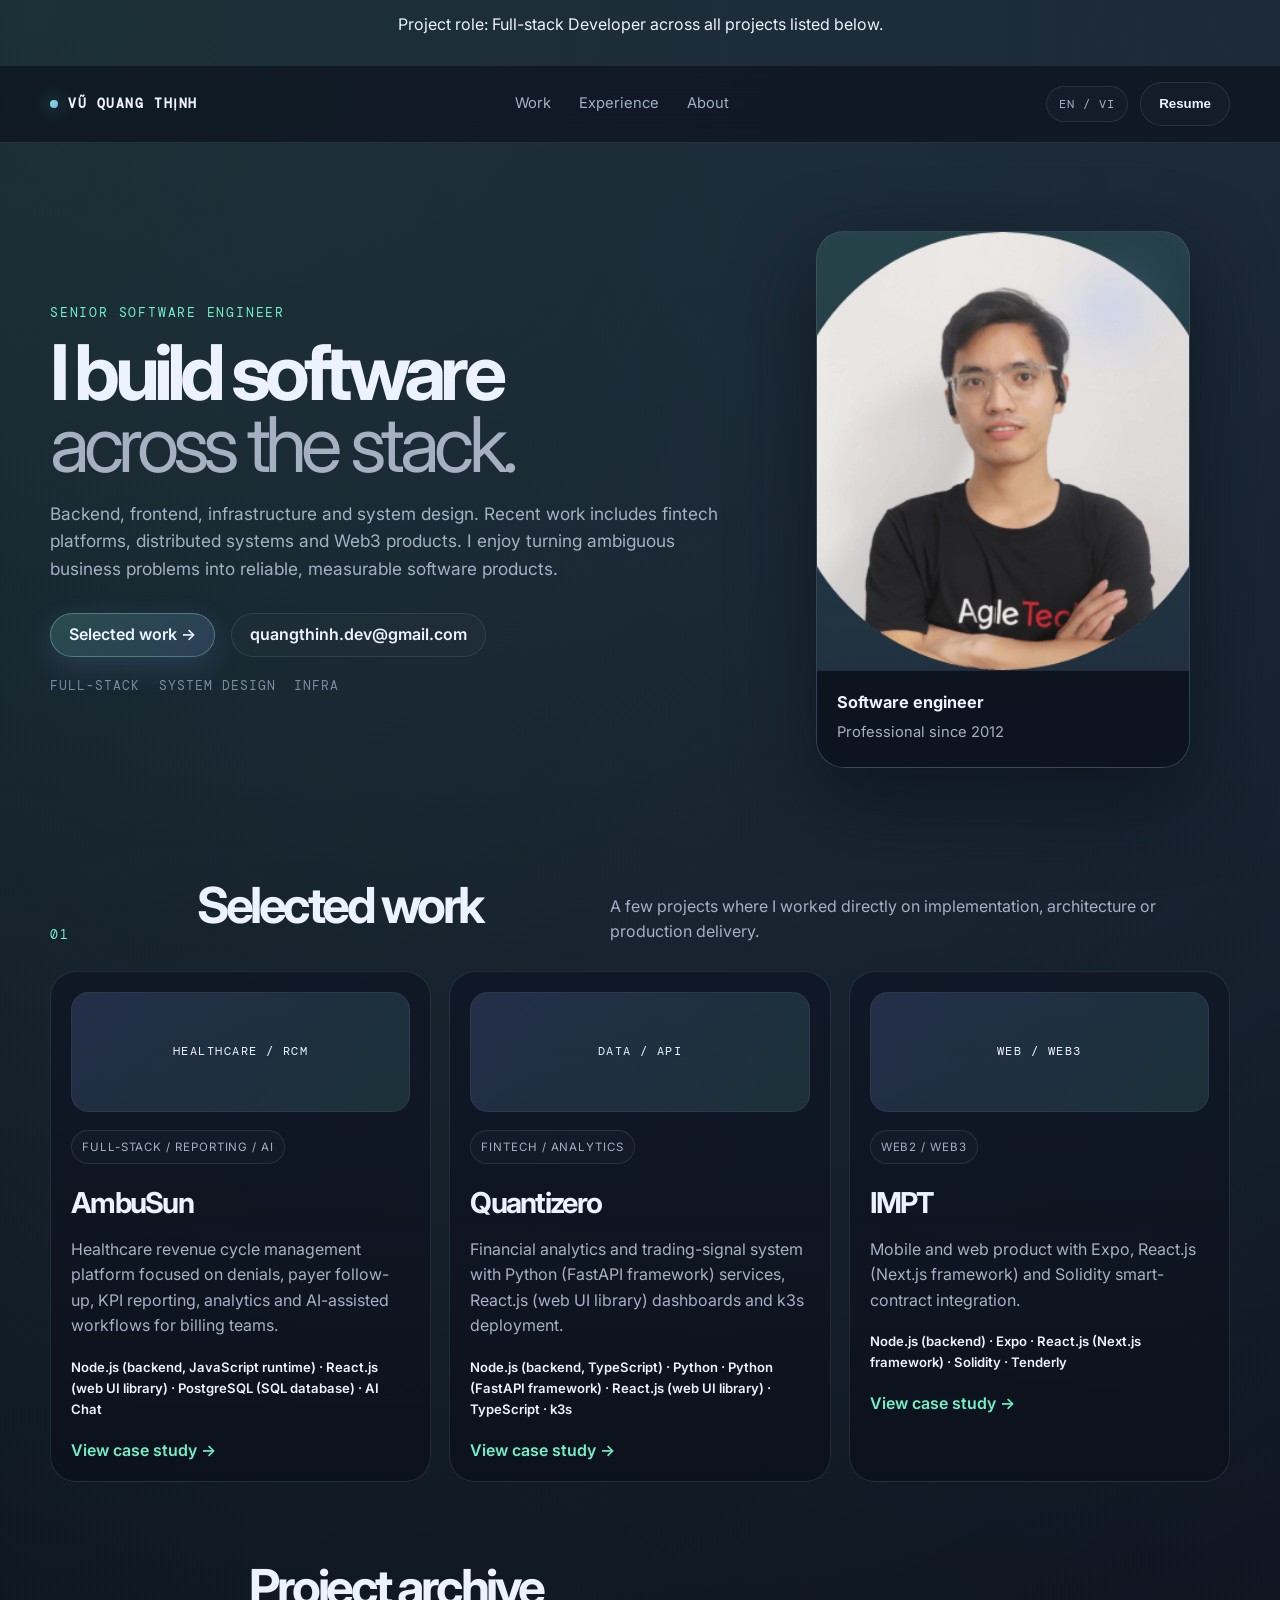
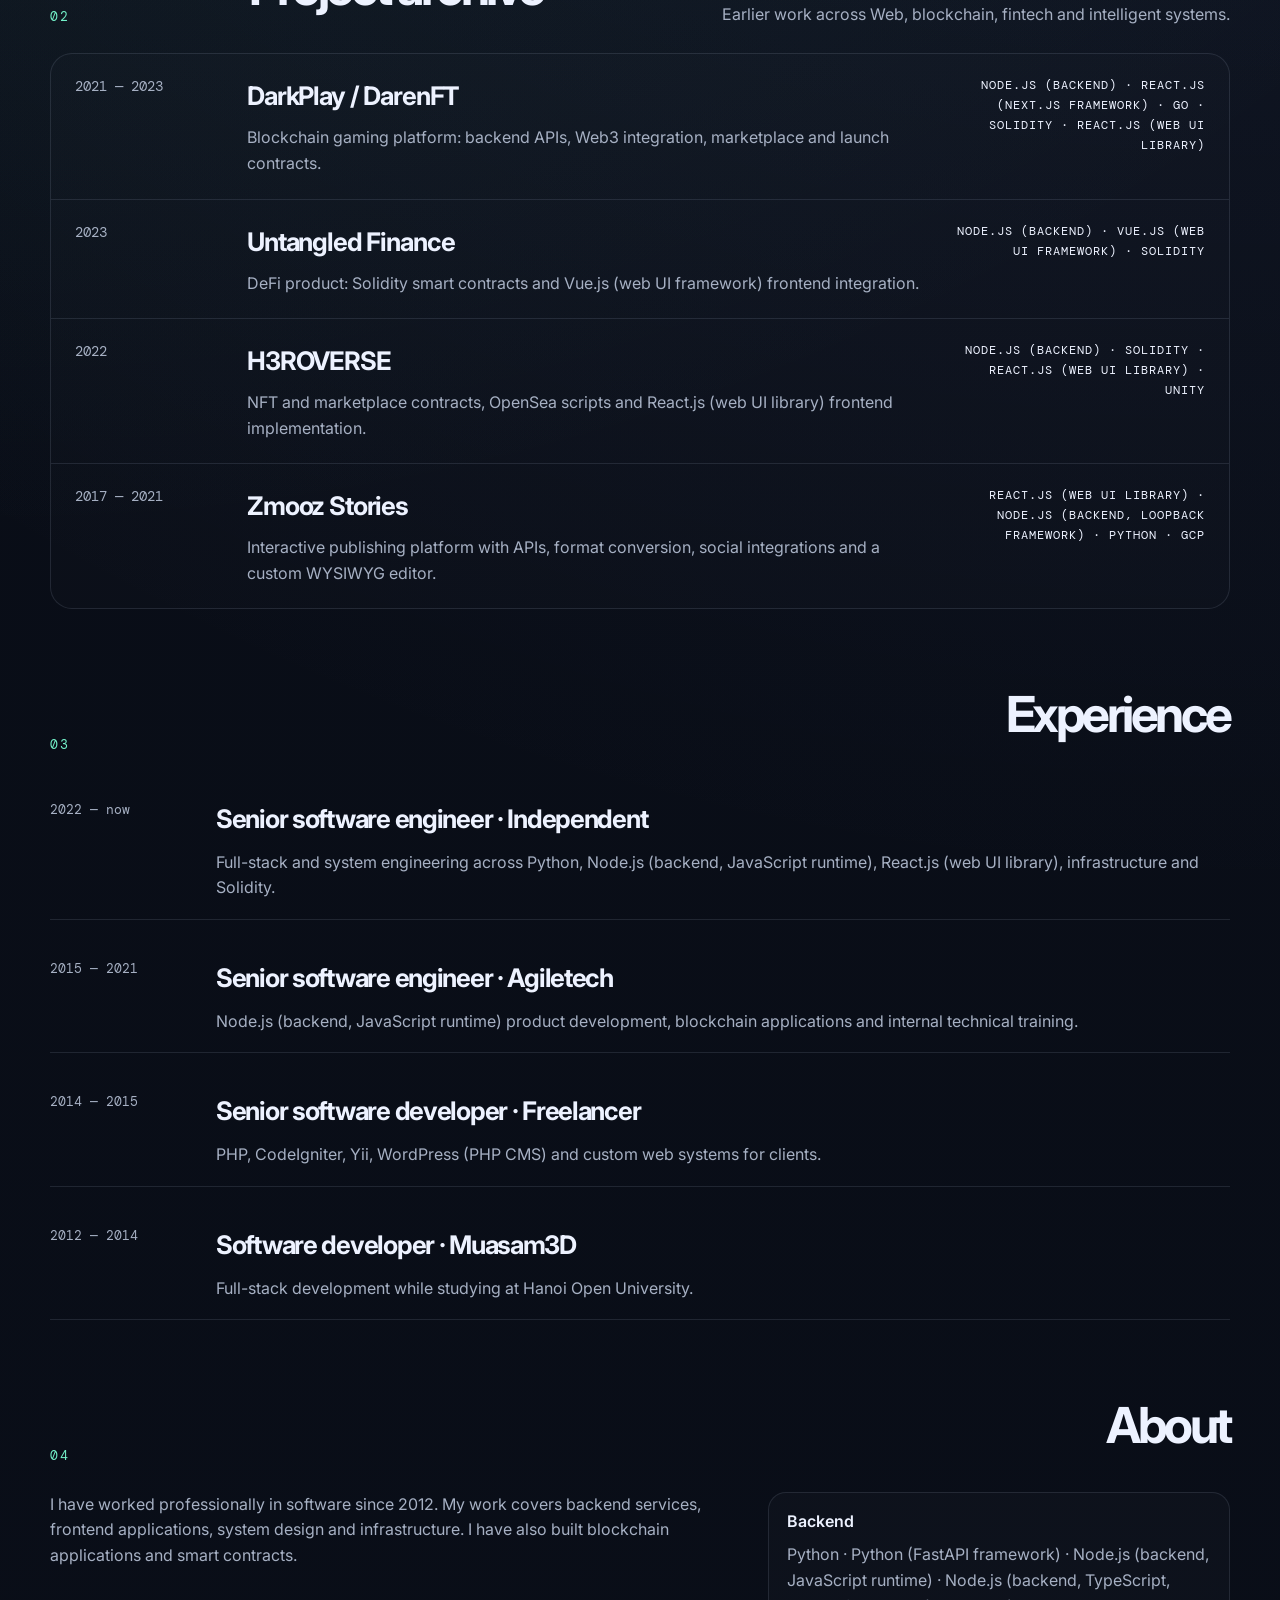
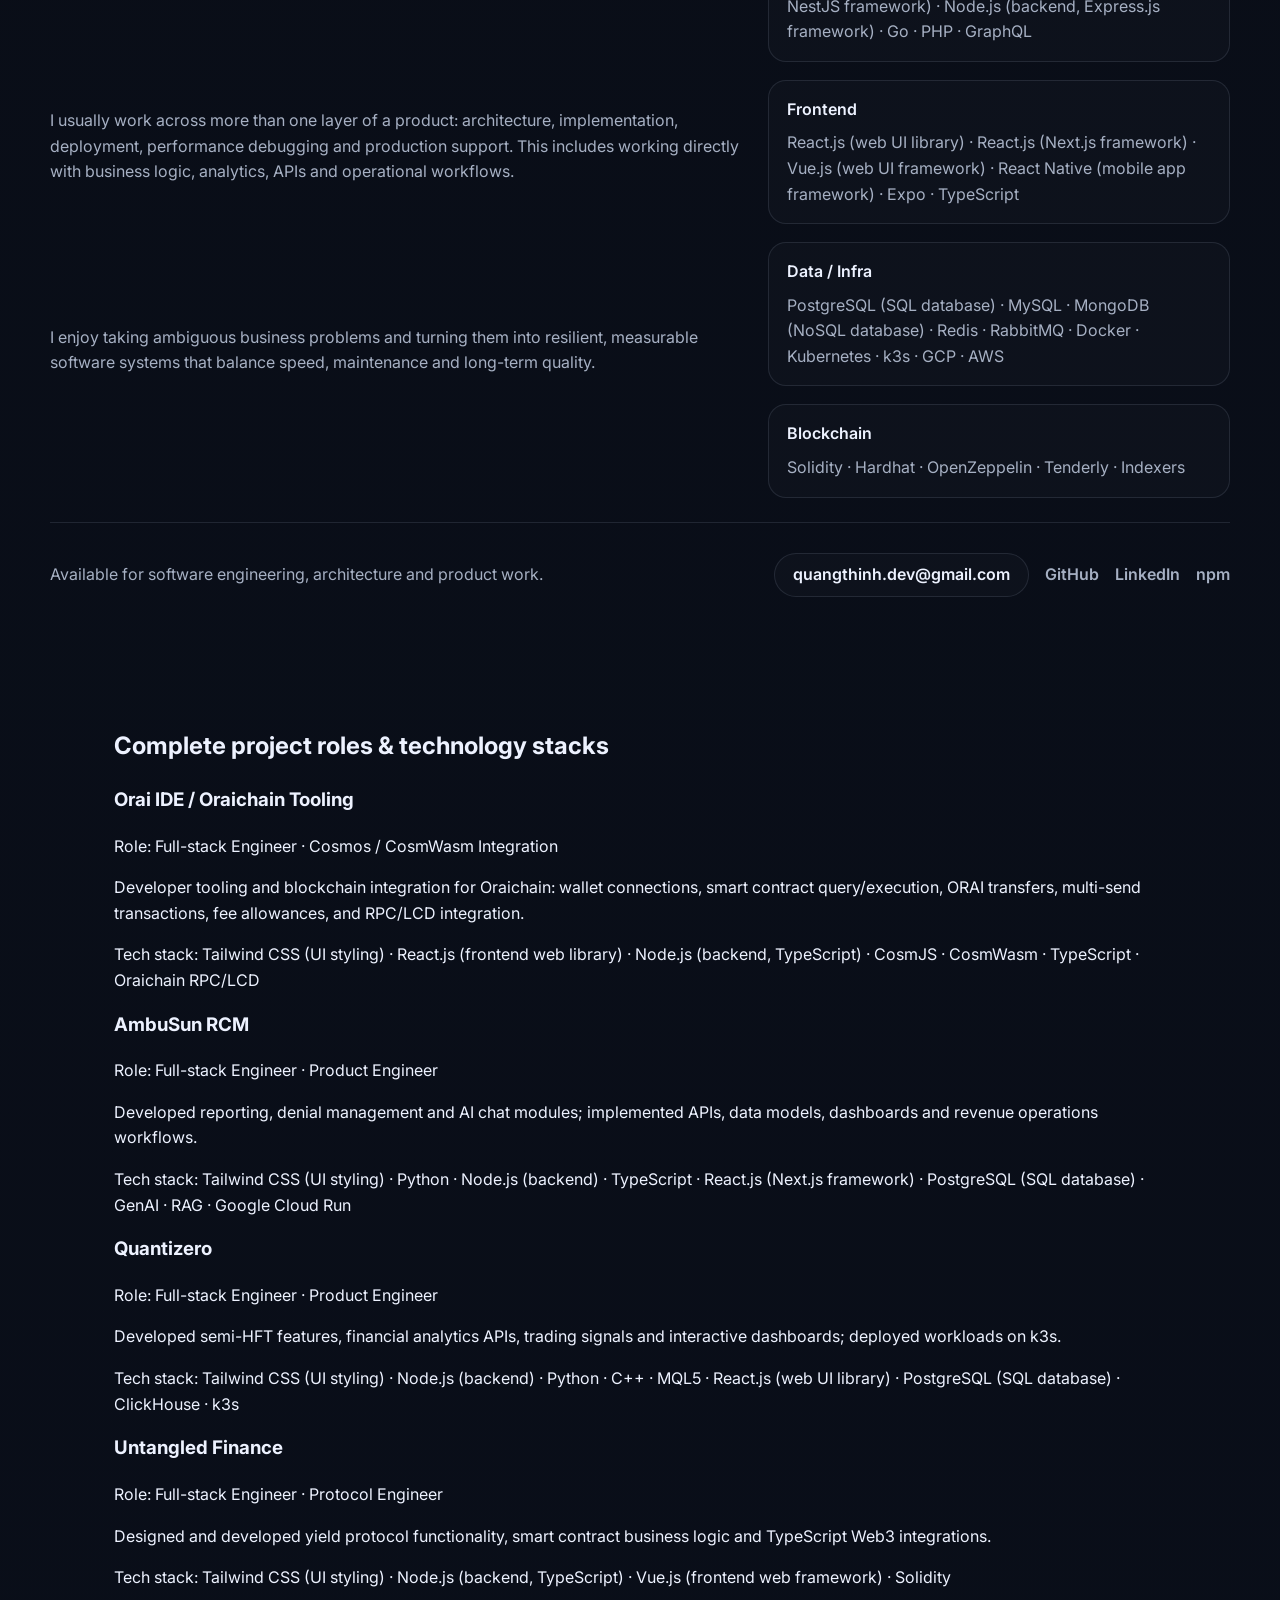
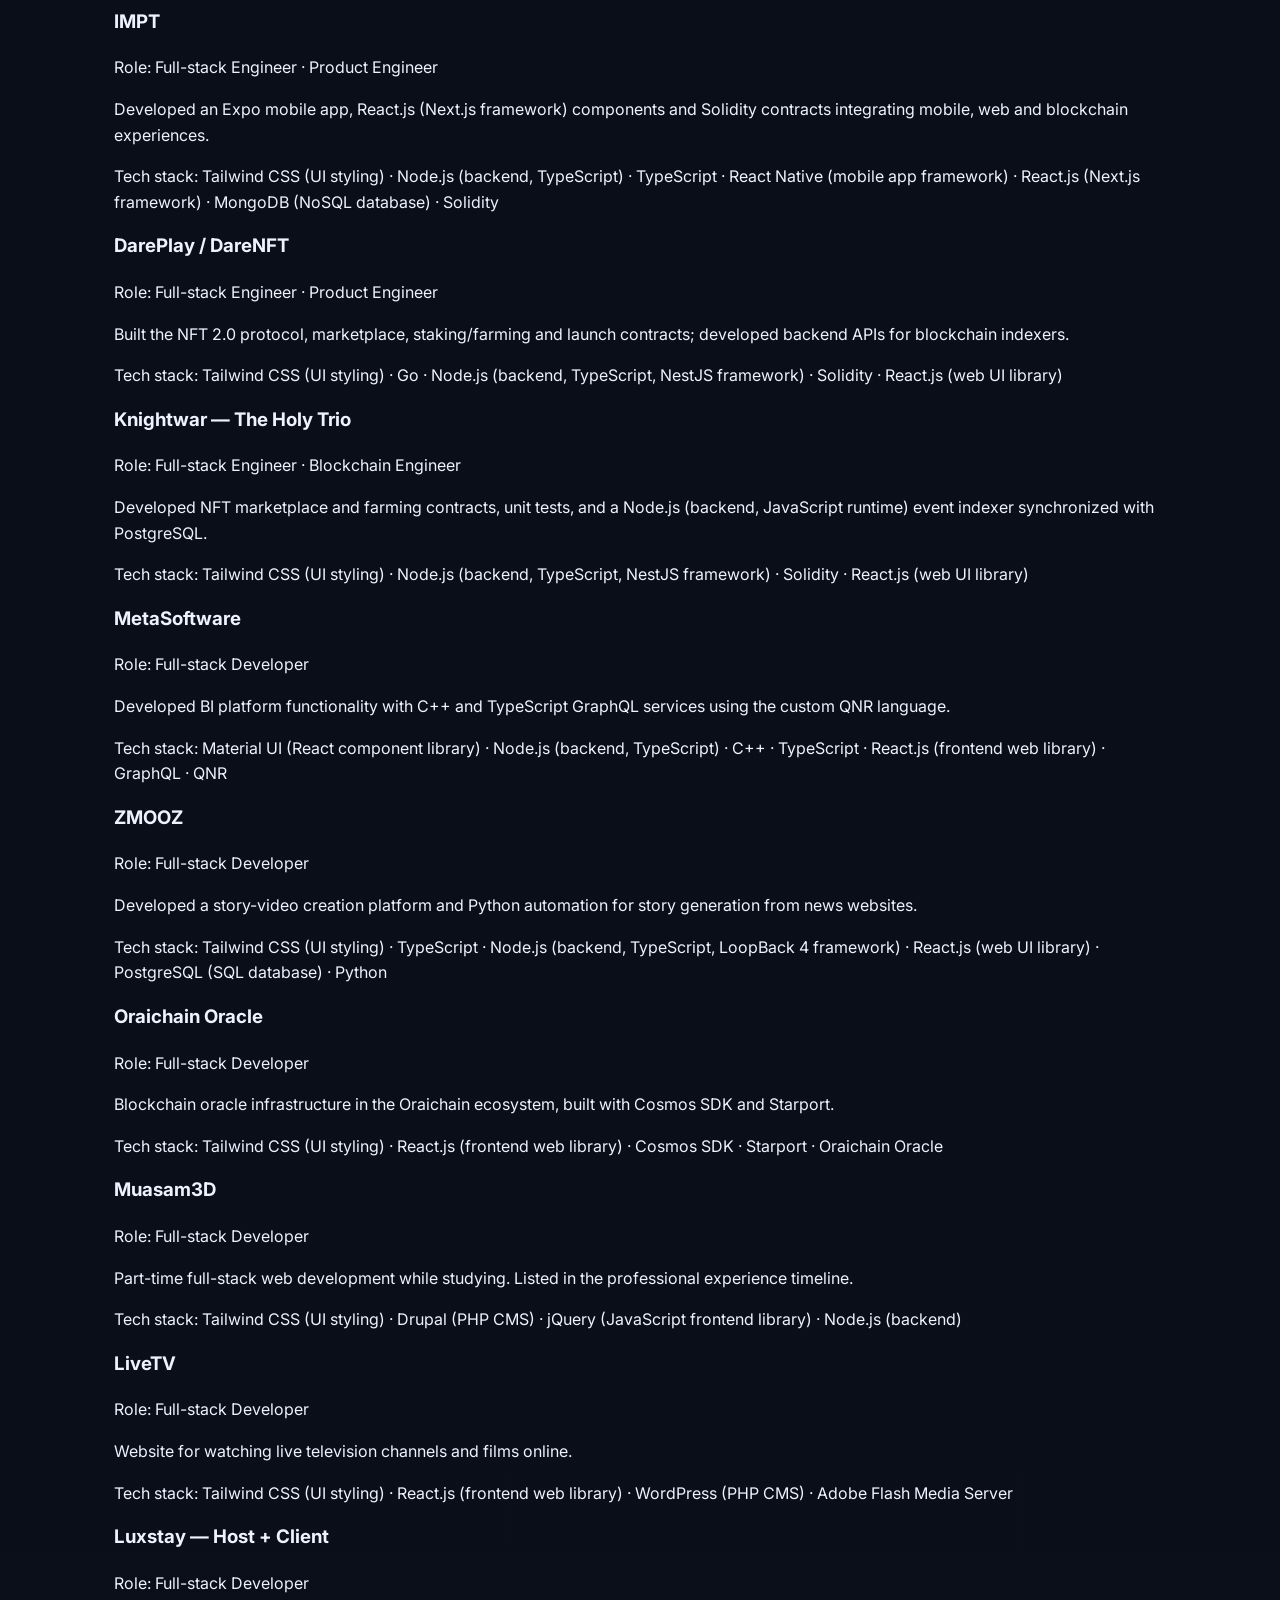
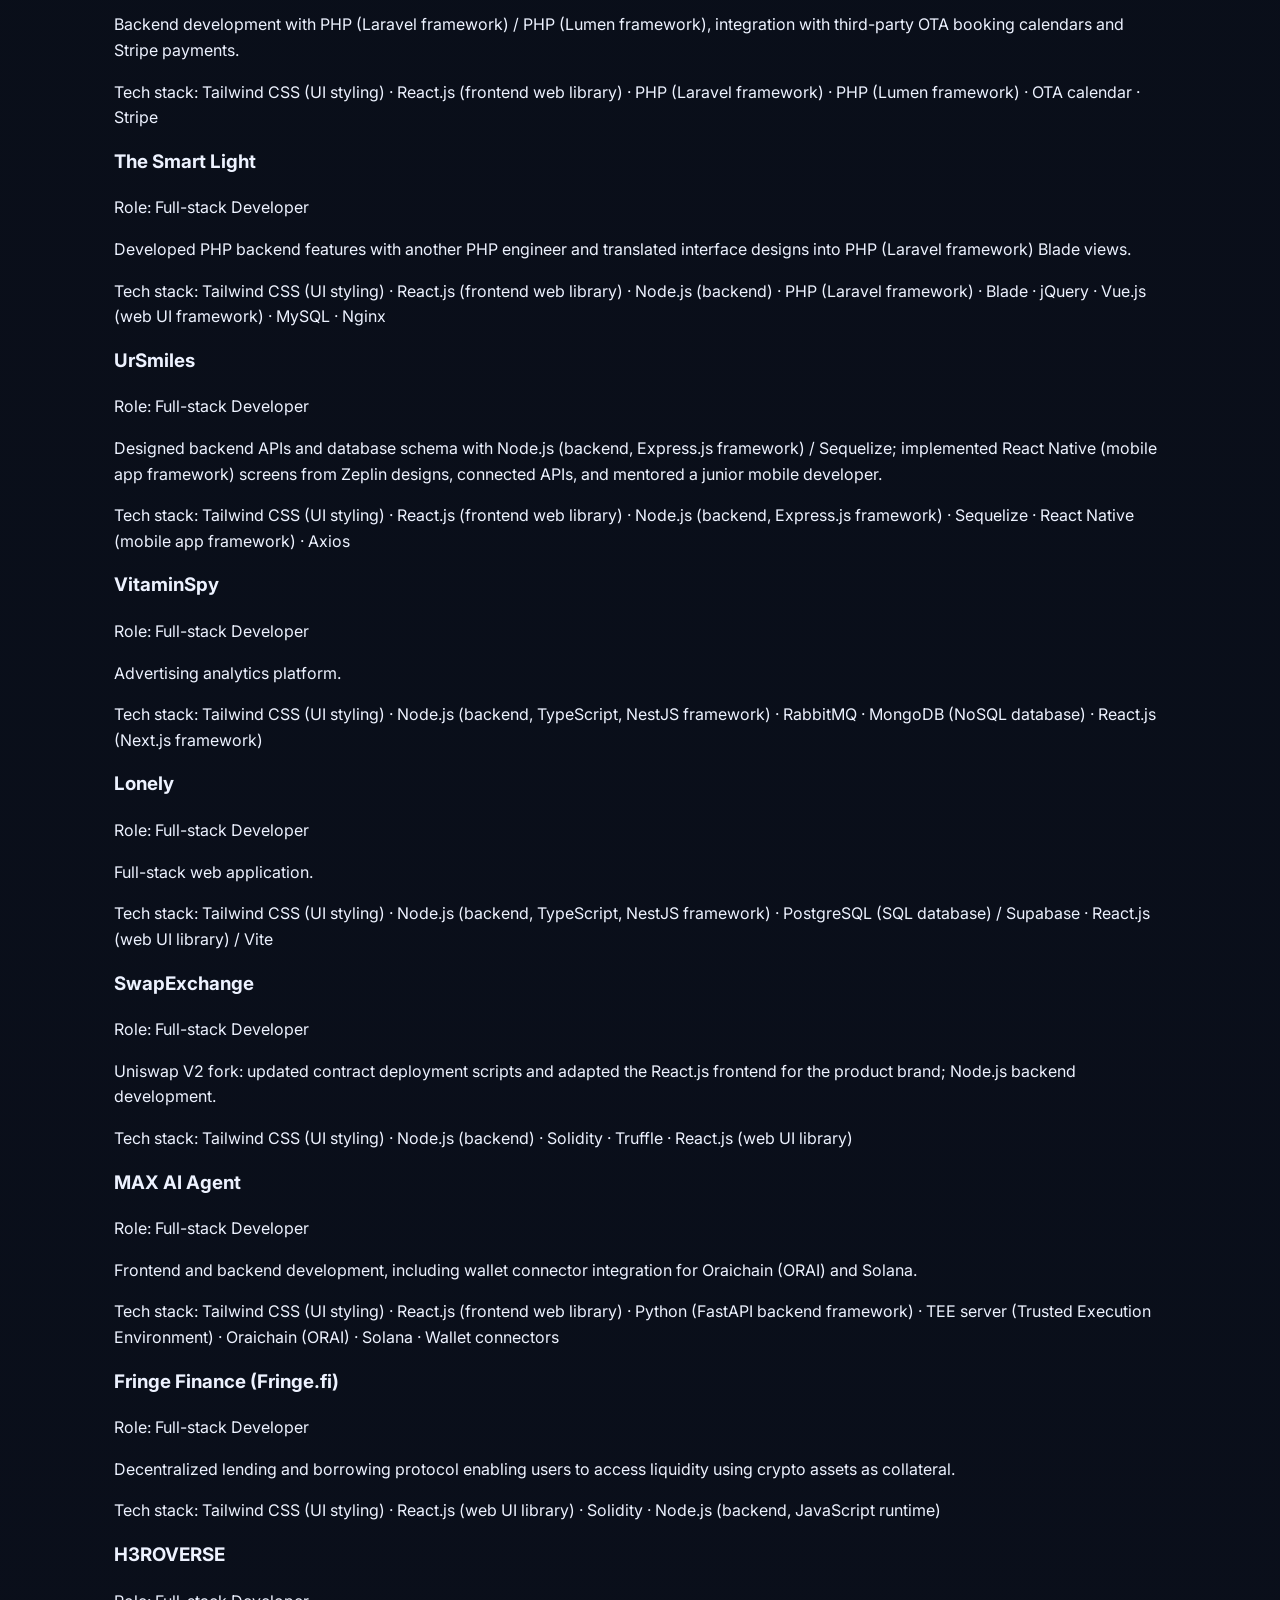
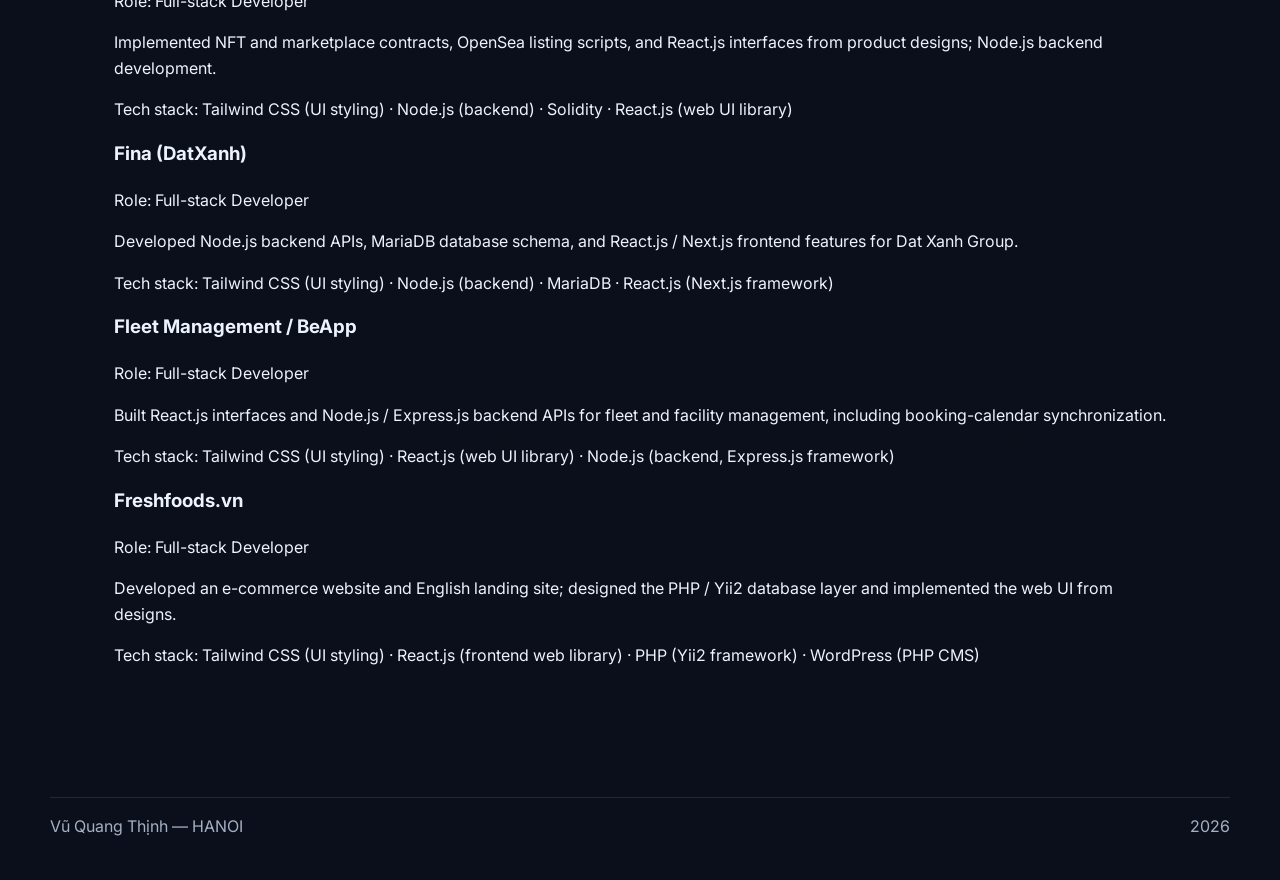
==== resume.html @ 68d2e4c5 "Use confirmed Material UI for MetaSoftware and retain three-page complete CV" ====
<!doctype html>
<html lang="en">
  <head>
    <meta charset="utf-8" />
    <meta name="viewport" content="width=device-width, initial-scale=1" />
    <title>Vũ Quang Thịnh — Senior Software Engineer</title>
    <meta
      name="description"
      content="Senior software engineer in Hanoi. Backend, frontend, infrastructure, fintech, distributed systems and Web3."
    />
    <meta name="author" content="Vũ Quang Thịnh" />
    <meta name="theme-color" content="#0b1020" />
    <link rel="canonical" href="https://vuquangthinh.github.io/" />
    <link rel="icon" href="favicon.ico" />
    <link rel="preconnect" href="https://fonts.googleapis.com" />
    <link rel="preconnect" href="https://fonts.gstatic.com" crossorigin />
    <link
      href="https://fonts.googleapis.com/css2?family=DM+Mono:wght@400;500;700&family=Inter:wght@400;500;600;700;800&display=swap"
      rel="stylesheet"
    />
    <style>
      :root {
        --bg: #0a0f1b;
        --bg-2: #111827;
        --panel: rgba(17, 24, 39, 0.82);
        --panel-strong: #101827;
        --panel-soft: rgba(148, 163, 184, 0.06);
        --line: rgba(148, 163, 184, 0.16);
        --line-strong: rgba(148, 163, 184, 0.28);
        --text: #edf2ff;
        --muted: #a6b0c3;
        --muted-2: #7d8aa3;
        --accent: #73f0c8;
        --accent-2: #88a8ff;
        --accent-3: #c084fc;
        --shadow: rgba(10, 15, 27, 0.7);
        --card-radius: 26px;
        --container: min(1180px, calc(100% - 32px));
      }

      * { box-sizing: border-box; }
      html { scroll-behavior: smooth; }
      body {
        margin: 0;
        font-family: "Inter", sans-serif;
        background:
          radial-gradient(circle at top left, rgba(115, 240, 200, 0.12), transparent 24%),
          radial-gradient(circle at top right, rgba(136, 168, 255, 0.12), transparent 28%),
          linear-gradient(180deg, #090d16 0%, #0a0f1b 100%);
        color: var(--text);
        line-height: 1.6;
      }

      a { color: inherit; text-decoration: none; }
      img { max-width: 100%; display: block; }
      p, ul, li, h1, h2, h3 { margin-top: 0; }
      ul { padding-left: 1.2rem; }

      header.top {
        position: sticky;
        top: 0;
        z-index: 40;
        background: rgba(10, 15, 27, 0.64);
        backdrop-filter: blur(14px);
        border-bottom: 1px solid var(--line);
      }

      .top-inner,
      .container,
      footer {
        width: var(--container);
        margin: 0 auto;
      }

      .top-inner {
        display: flex;
        align-items: center;
        justify-content: space-between;
        min-height: 76px;
        gap: 18px;
      }

      .brand {
        display: inline-flex;
        align-items: center;
        gap: 10px;
        font-size: 0.82rem;
        font-family: "DM Mono", monospace;
        letter-spacing: 0.12em;
        text-transform: uppercase;
        font-weight: 700;
        color: var(--text);
      }

      .brand-mark {
        width: 8px;
        height: 8px;
        border-radius: 50%;
        background: linear-gradient(135deg, var(--accent), var(--accent-2));
        box-shadow: 0 0 18px rgba(115, 240, 200, 0.7);
      }

      nav {
        display: flex;
        align-items: center;
        gap: 28px;
      }

      nav a {
        font-size: 0.92rem;
        color: var(--muted);
        transition: color 180ms ease;
      }

      nav a:hover { color: var(--text); }

      .actions {
        display: flex;
        align-items: center;
        gap: 12px;
      }

      .lang-switch {
        appearance: none;
        border: 1px solid var(--line);
        background: rgba(255,255,255,0.02);
        color: var(--muted);
        border-radius: 999px;
        padding: 9px 12px;
        font-size: 0.76rem;
        font-family: "DM Mono", monospace;
        letter-spacing: 0.08em;
        cursor: pointer;
      }

      .pdf-link, .button-primary, .button-secondary {
        display: inline-flex;
        align-items: center;
        justify-content: center;
        min-height: 44px;
        padding: 0 18px;
        border-radius: 999px;
        font-weight: 600;
        transition: transform 180ms ease, border-color 180ms ease, box-shadow 180ms ease;
      }

      .pdf-link,
      .button-secondary {
        background: rgba(255,255,255,0.02);
        border: 1px solid var(--line);
        color: var(--text);
      }

      .button-primary {
        background: linear-gradient(135deg, rgba(115, 240, 200, 0.18), rgba(136, 168, 255, 0.18));
        border: 1px solid rgba(115, 240, 200, 0.35);
        color: var(--text);
        box-shadow: 0 10px 30px rgba(136, 168, 255, 0.16);
      }

      .pdf-link:hover,
      .button-primary:hover,
      .button-secondary:hover {
        transform: translateY(-1px);
      }

      main {
        padding-bottom: 40px;
      }

      .hero {
        display: grid;
        grid-template-columns: minmax(0, 1.2fr) minmax(300px, 0.8fr);
        align-items: center;
        gap: 46px;
        padding: 72px 0 40px;
      }

      .eyebrow {
        font-family: "DM Mono", monospace;
        font-size: 0.8rem;
        letter-spacing: 0.14em;
        text-transform: uppercase;
        color: var(--accent);
        margin-bottom: 14px;
      }

      h1 {
        font-size: clamp(3rem, 6vw, 5.3rem);
        line-height: 0.94;
        letter-spacing: -0.075em;
        margin-bottom: 18px;
      }

      h1 .sub {
        display: block;
        color: var(--muted);
        font-weight: 400;
      }

      .intro {
        max-width: 710px;
        color: var(--muted);
        font-size: 1.08rem;
        margin-bottom: 30px;
      }

      .hero-actions {
        display: flex;
        flex-wrap: wrap;
        align-items: center;
        gap: 14px 16px;
        margin-bottom: 18px;
      }

      .secondary-link {
        color: var(--muted);
        font-weight: 600;
      }

      .hero-meta {
        display: flex;
        flex-wrap: wrap;
        gap: 12px 18px;
        color: var(--muted-2);
        font-size: 0.82rem;
        letter-spacing: 0.08em;
        text-transform: uppercase;
        font-family: "DM Mono", monospace;
      }

      .portrait-card {
        position: relative;
        background: linear-gradient(180deg, rgba(115, 240, 200, 0.12), rgba(136, 168, 255, 0.06));
        border: 1px solid var(--line);
        border-radius: 28px;
        overflow: hidden;
        box-shadow: 0 30px 80px var(--shadow);
      }

      .portrait-card::before {
        content: "";
        position: absolute;
        inset: 18px 18px auto auto;
        width: 120px;
        height: 120px;
        border-radius: 50%;
        background: radial-gradient(circle, rgba(136,168,255,0.35), transparent 66%);
        filter: blur(20px);
      }

      .portrait-card img {
        width: 100%;
        aspect-ratio: 1 / 1.18;
        object-fit: cover;
        display: block;
      }

      .portrait-card .caption {
        display: grid;
        gap: 6px;
        padding: 18px 20px 22px;
        border-top: 1px solid var(--line);
        background: rgba(10, 15, 27, 0.84);
      }

      .portrait-card .caption strong {
        font-size: 1.02rem;
      }

      .portrait-card .caption span {
        color: var(--muted);
        font-size: 0.92rem;
      }

      .section {
        padding: 42px 0 24px;
      }

      .section-head {
        display: flex;
        align-items: end;
        justify-content: space-between;
        gap: 22px;
        margin-bottom: 26px;
      }

      .section-head .num {
        font-family: "DM Mono", monospace;
        font-size: 0.82rem;
        letter-spacing: 0.12em;
        color: var(--accent);
        text-transform: uppercase;
      }

      .section-head h2 {
        font-size: clamp(2.2rem, 4vw, 3.1rem);
        letter-spacing: -0.07em;
        margin: 0;
      }

      .section-head p {
        margin: 0;
        max-width: 620px;
        color: var(--muted);
      }

      .featured-grid {
        display: grid;
        grid-template-columns: repeat(3, minmax(0, 1fr));
        gap: 18px;
      }

      .feature-card {
        position: relative;
        display: block;
        min-height: 330px;
        background: linear-gradient(180deg, rgba(17,24,39,0.96), rgba(13,18,28,0.95));
        border: 1px solid var(--line);
        border-radius: var(--card-radius);
        overflow: hidden;
        padding: 20px 20px 18px;
        transition: transform 180ms ease, border-color 180ms ease, box-shadow 180ms ease;
      }

      .feature-card:hover {
        transform: translateY(-4px);
        border-color: rgba(115, 240, 200, 0.5);
        box-shadow: 0 25px 55px rgba(0,0,0,0.25);
      }

      .feature-art {
        display: flex;
        align-items: center;
        justify-content: center;
        min-height: 120px;
        margin-bottom: 18px;
        border-radius: 18px;
        border: 1px solid rgba(255,255,255,0.05);
        background: linear-gradient(135deg, rgba(136,168,255,0.16), rgba(115,240,200,0.12));
        font-size: 0.76rem;
        letter-spacing: 0.12em;
        text-transform: uppercase;
        font-family: "DM Mono", monospace;
        color: var(--text);
      }

      .feature-tag {
        display: inline-flex;
        padding: 7px 10px;
        border-radius: 999px;
        border: 1px solid var(--line);
        background: rgba(255,255,255,0.02);
        color: var(--muted);
        font-size: 0.72rem;
        letter-spacing: 0.08em;
        text-transform: uppercase;
        margin-bottom: 16px;
      }

      .feature-card h3 {
        margin: 0 0 10px;
        font-size: clamp(1.8rem, 2.2vw, 2.3rem);
        letter-spacing: -0.06em;
      }

      .feature-card p {
        color: var(--muted);
        margin-bottom: 18px;
      }

      .feature-card .stack {
        display: inline-block;
        font-size: 0.82rem;
        color: var(--text);
        font-weight: 600;
      }

      .detail-link {
        display: inline-flex;
        align-items: center;
        margin-top: 16px;
        color: var(--accent);
        font-weight: 600;
      }

      .archive-list {
        display: grid;
        gap: 0;
        background: rgba(255,255,255,0.01);
        border: 1px solid var(--line);
        border-radius: 22px;
        overflow: hidden;
      }

      .archive-item {
        display: grid;
        grid-template-columns: 150px minmax(0, 1fr) minmax(200px, 260px);
        gap: 22px;
        align-items: start;
        padding: 22px 24px;
        border-top: 1px solid var(--line);
      }

      .archive-item:first-child { border-top: 0; }

      .archive-item time {
        color: var(--muted);
        font-family: "DM Mono", monospace;
        font-size: 0.85rem;
      }

      .archive-item h3 {
        margin: 0 0 8px;
        font-size: clamp(1.3rem, 2vw, 1.8rem);
        letter-spacing: -0.045em;
      }

      .archive-item p {
        margin: 0;
        color: var(--muted);
      }

      .archive-item .stack {
        color: var(--text);
        font-size: 0.78rem;
        letter-spacing: 0.08em;
        text-transform: uppercase;
        font-family: "DM Mono", monospace;
        text-align: right;
      }

      .timeline {
        display: grid;
        gap: 20px;
      }

      .timeline-item {
        display: grid;
        grid-template-columns: 140px minmax(0, 1fr);
        gap: 26px;
        padding: 18px 0 18px;
        border-bottom: 1px solid var(--line);
      }

      .timeline-item time {
        color: var(--muted);
        font-family: "DM Mono", monospace;
        font-size: 0.84rem;
      }

      .timeline-item h3 {
        margin: 0 0 10px;
        font-size: clamp(1.5rem, 2vw, 2rem);
        letter-spacing: -0.05em;
      }

      .timeline-item p {
        margin: 0;
        color: var(--muted);
      }

      .about-grid {
        display: grid;
        grid-template-columns: minmax(0, 1.2fr) minmax(260px, 0.8fr);
        gap: 26px;
      }

      .about-copy {
        display: grid;
        gap: 18px;
        color: var(--muted);
      }

      .skills {
        display: grid;
        gap: 18px;
      }

      .skill-group {
        background: rgba(255,255,255,0.02);
        border: 1px solid var(--line);
        border-radius: 18px;
        padding: 16px 18px;
      }

      .skill-group span {
        display: block;
        margin-bottom: 8px;
        color: var(--text);
        font-weight: 600;
      }

      .skill-group p {
        margin: 0;
        color: var(--muted);
      }

      .contact-cta {
        display: flex;
        align-items: center;
        justify-content: space-between;
        gap: 24px;
        padding: 30px 0 58px;
        border-top: 1px solid var(--line);
      }

      .contact-cta p {
        margin: 0;
        color: var(--muted);
        max-width: 620px;
      }

      .contact-links {
        display: flex;
        flex-wrap: wrap;
        align-items: center;
        gap: 16px;
      }

      footer {
        display: flex;
        align-items: center;
        justify-content: space-between;
        gap: 12px;
        color: var(--muted);
        border-top: 1px solid var(--line);
        padding: 16px 0 40px;
      }

      .case-modal {
        display: none;
        position: fixed;
        inset: 0;
        z-index: 100;
        background: rgba(5, 8, 14, 0.72);
        backdrop-filter: blur(12px);
        padding: 48px 16px;
        overflow-y: auto;
      }

      .case-modal:target {
        display: block;
      }

      .case-bg {
        position: absolute;
        inset: 0;
      }

      .case-sheet {
        position: relative;
        width: min(800px, 100%);
        margin: 0 auto;
        background: linear-gradient(180deg, rgba(21, 29, 42, 0.96), rgba(14, 18, 30, 0.96));
        border: 1px solid var(--line);
        border-radius: 28px;
        padding: 24px 24px 22px;
        box-shadow: 0 30px 120px rgba(0,0,0,0.45);
        max-height: calc(100vh - 96px);
        overflow-y: auto;
      }

      .case-close {
        position: absolute;
        right: 18px;
        top: 18px;
        border: 1px solid var(--line);
        border-radius: 999px;
        padding: 7px 12px;
        font-size: 0.8rem;
        color: var(--muted);
      }

      .case-sheet small {
        display: inline-block;
        margin-bottom: 8px;
        color: var(--accent);
        font-family: "DM Mono", monospace;
        letter-spacing: 0.12em;
        text-transform: uppercase;
      }

      .case-sheet h2 {
        margin: 0 0 12px;
        font-size: clamp(2rem, 4vw, 2.8rem);
        letter-spacing: -0.06em;
      }

      .case-lead {
        color: var(--text);
        font-size: 1.06rem;
      }

      .case-sheet h3 {
        margin-top: 18px;
        font-size: 1.1rem;
      }

      .case-sheet ul {
        color: var(--muted);
      }

      .case-sheet code {
        display: block;
        margin-top: 20px;
        padding: 12px 14px;
        border-radius: 12px;
        background: rgba(255,255,255,0.03);
        border: 1px solid var(--line);
        font-family: "DM Mono", monospace;
        color: var(--text);
      }

      @media (max-width: 900px) {
        .hero,
        .about-grid,
        .featured-grid {
          grid-template-columns: 1fr;
        }

        .archive-item {
          grid-template-columns: 1fr;
        }

        .archive-item .stack {
          text-align: left;
        }

        nav {
          display: none;
        }

        .contact-cta {
          flex-direction: column;
          align-items: flex-start;
        }
      }

      @media (max-width: 560px) {
        .top-inner {
          min-height: 68px;
        }

        .actions .lang-switch {
          display: none;
        }

        .hero {
          padding-top: 54px;
        }

        .section-head {
          flex-direction: column;
          align-items: flex-start;
        }

        .timeline-item {
          grid-template-columns: 1fr;
          gap: 8px;
        }
      }
    </style>
  </head>
  <body><p style="padding:12px 24px;text-align:center">Project role: Full-stack Developer across all projects listed below.</p>
    <header class="top">
      <div class="top-inner">
        <a class="brand" href="#top">
          <span class="brand-mark"></span>
          <span>Vũ Quang Thịnh</span>
        </a>
        <nav>
          <a href="#work">Work</a>
          <a href="#experience">Experience</a>
          <a href="#about">About</a>
        </nav>
        <div class="actions">
          <button class="lang-switch" type="button" aria-label="Language switch">EN / VI</button>
          <button class="pdf-link" id="pdf-download" type="button">Resume</button>
        </div>
      </div>
    </header>

    <main id="top">
      <div class="container">
        <section class="hero">
          <div class="hero-copy">
            <p class="eyebrow">Senior software engineer</p>
            <h1>
              I build software
              <span class="sub">across the stack.</span>
            </h1>
            <p class="intro">
              Backend, frontend, infrastructure and system design. Recent work includes fintech platforms,
              distributed systems and Web3 products. I enjoy turning ambiguous business problems into reliable,
              measurable software products.
            </p>
            <div class="hero-actions">
              <a class="button-primary" href="#work">Selected work →</a>
              <a class="button-secondary" href="mailto:quangthinh.dev@gmail.com">quangthinh.dev@gmail.com</a>
            </div>
            <div class="hero-meta">
              <span>Full-stack</span>
              <span>System design</span>
              <span>Infra</span>
            </div>
          </div>

          <figure class="portrait-card">
            <img src="assets/images/resume-profile.png" alt="Vũ Quang Thịnh" />
            <figcaption class="caption">
              <strong>Software engineer</strong>
              <span>Professional since 2012</span>
            </figcaption>
          </figure>
        </section>
      </div>

      <section id="work" class="section">
        <div class="container">
          <header class="section-head">
            <span class="num">01</span>
            <h2>Selected work</h2>
            <p>A few projects where I worked directly on implementation, architecture or production delivery.</p>
          </header>

          <div class="featured-grid">
            <a class="feature-card" href="#case-ambusun">
              <div class="feature-art">Healthcare / RCM</div>
              <span class="feature-tag">Full-stack / Reporting / AI</span>
              <h3>AmbuSun</h3>
              <p>
                Healthcare revenue cycle management platform focused on denials, payer follow-up, KPI reporting,
                analytics and AI-assisted workflows for billing teams.
              </p>
              <span class="stack">Node.js (backend, JavaScript runtime) · React.js (web UI library) · PostgreSQL (SQL database) · AI Chat</span>
              <span class="detail-link">View case study →</span>
            </a>

            <a class="feature-card" href="#case-quantizero">
              <div class="feature-art">Data / API</div>
              <span class="feature-tag">Fintech / Analytics</span>
              <h3>Quantizero</h3>
              <p>Financial analytics and trading-signal system with Python (FastAPI framework) services, React.js (web UI library) dashboards and k3s deployment.</p>
              <span class="stack">Node.js (backend, TypeScript) · Python · Python (FastAPI framework) · React.js (web UI library) · TypeScript · k3s</span>
              <span class="detail-link">View case study →</span>
            </a>

            <a class="feature-card" href="#case-impt">
              <div class="feature-art">Web / Web3</div>
              <span class="feature-tag">Web2 / Web3</span>
              <h3>IMPT</h3>
              <p>Mobile and web product with Expo, React.js (Next.js framework) and Solidity smart-contract integration.</p>
              <span class="stack">Node.js (backend) · Expo · React.js (Next.js framework) · Solidity · Tenderly</span>
              <span class="detail-link">View case study →</span>
            </a>
          </div>
        </div>
      </section>

      <section class="section">
        <div class="container">
          <header class="section-head">
            <span class="num">02</span>
            <h2>Project archive</h2>
            <p>Earlier work across Web, blockchain, fintech and intelligent systems.</p>
          </header>

          <div class="archive-list">
            <div class="archive-item">
              <time>2021 — 2023</time>
              <div>
                <h3>DarkPlay / DarenFT</h3>
                <p>Blockchain gaming platform: backend APIs, Web3 integration, marketplace and launch contracts.</p>
              </div>
              <div class="stack">Node.js (backend) · React.js (Next.js framework) · Go · Solidity · React.js (web UI library)</div>
            </div>

            <div class="archive-item">
              <time>2023</time>
              <div>
                <h3>Untangled Finance</h3>
                <p>DeFi product: Solidity smart contracts and Vue.js (web UI framework) frontend integration.</p>
              </div>
              <div class="stack">Node.js (backend) · Vue.js (web UI framework) · Solidity</div>
            </div>

            <div class="archive-item">
              <time>2022</time>
              <div>
                <h3>H3ROVERSE</h3>
                <p>NFT and marketplace contracts, OpenSea scripts and React.js (web UI library) frontend implementation.</p>
              </div>
              <div class="stack">Node.js (backend) · Solidity · React.js (web UI library) · Unity</div>
            </div>

            <div class="archive-item">
              <time>2017 — 2021</time>
              <div>
                <h3>Zmooz Stories</h3>
                <p>Interactive publishing platform with APIs, format conversion, social integrations and a custom WYSIWYG editor.</p>
              </div>
              <div class="stack">React.js (web UI library) · Node.js (backend, LoopBack framework) · Python · GCP</div>
            </div>
          </div>
        </div>
      </section>

      <section id="experience" class="section">
        <div class="container">
          <header class="section-head">
            <span class="num">03</span>
            <h2>Experience</h2>
          </header>

          <div class="timeline">
            <div class="timeline-item">
              <time>2022 — now</time>
              <div>
                <h3>Senior software engineer · Independent</h3>
                <p>Full-stack and system engineering across Python, Node.js (backend, JavaScript runtime), React.js (web UI library), infrastructure and Solidity.</p>
              </div>
            </div>

            <div class="timeline-item">
              <time>2015 — 2021</time>
              <div>
                <h3>Senior software engineer · Agiletech</h3>
                <p>Node.js (backend, JavaScript runtime) product development, blockchain applications and internal technical training.</p>
              </div>
            </div>

            <div class="timeline-item">
              <time>2014 — 2015</time>
              <div>
                <h3>Senior software developer · Freelancer</h3>
                <p>PHP, CodeIgniter, Yii, WordPress (PHP CMS) and custom web systems for clients.</p>
              </div>
            </div>

            <div class="timeline-item">
              <time>2012 — 2014</time>
              <div>
                <h3>Software developer · Muasam3D</h3>
                <p>Full-stack development while studying at Hanoi Open University.</p>
              </div>
            </div>
          </div>
        </div>
      </section>

      <section id="about" class="section">
        <div class="container">
          <header class="section-head">
            <span class="num">04</span>
            <h2>About</h2>
          </header>

          <div class="about-grid">
            <div class="about-copy">
              <p>
                I have worked professionally in software since 2012. My work covers backend services, frontend
                applications, system design and infrastructure. I have also built blockchain applications and smart contracts.
              </p>
              <p>
                I usually work across more than one layer of a product: architecture, implementation, deployment,
                performance debugging and production support. This includes working directly with business logic,
                analytics, APIs and operational workflows.
              </p>
              <p>
                I enjoy taking ambiguous business problems and turning them into resilient, measurable software systems that balance speed, maintenance and long-term quality.
              </p>
            </div>

            <div class="skills">
              <div class="skill-group">
                <span>Backend</span>
                <p>Python · Python (FastAPI framework) · Node.js (backend, JavaScript runtime) · Node.js (backend, TypeScript, NestJS framework) · Node.js (backend, Express.js framework) · Go · PHP · GraphQL</p>
              </div>
              <div class="skill-group">
                <span>Frontend</span>
                <p>React.js (web UI library) · React.js (Next.js framework) · Vue.js (web UI framework) · React Native (mobile app framework) · Expo · TypeScript</p>
              </div>
              <div class="skill-group">
                <span>Data / Infra</span>
                <p>PostgreSQL (SQL database) · MySQL · MongoDB (NoSQL database) · Redis · RabbitMQ · Docker · Kubernetes · k3s · GCP · AWS</p>
              </div>
              <div class="skill-group">
                <span>Blockchain</span>
                <p>Solidity · Hardhat · OpenZeppelin · Tenderly · Indexers</p>
              </div>
            </div>
          </div>
        </div>
      </section>

      <div class="container">
        <section class="contact-cta">
          <p>Available for software engineering, architecture and product work.</p>
          <div class="contact-links">
            <a class="button-secondary" href="mailto:quangthinh.dev@gmail.com">quangthinh.dev@gmail.com</a>
            <a class="secondary-link" href="https://github.com/vuquangthinh" target="_blank" rel="noreferrer">GitHub</a>
            <a class="secondary-link" href="https://www.linkedin.com/in/vuquangthinh" target="_blank" rel="noreferrer">LinkedIn</a>
            <a class="secondary-link" href="https://www.npmjs.com/~vuquangthinh" target="_blank" rel="noreferrer">npm</a>
          </div>
        </section>
      </div>
    <section id="complete-project-record" style="max-width:1100px;margin:3rem auto;padding:1.5rem"><h2>Complete project roles &amp; technology stacks</h2><article><h3>Orai IDE / Oraichain Tooling</h3><p>Role: Full-stack Engineer · Cosmos / CosmWasm Integration</p><p>Developer tooling and blockchain integration for Oraichain: wallet connections, smart contract query/execution, ORAI transfers, multi-send transactions, fee allowances, and RPC/LCD integration.</p><p>Tech stack: Tailwind CSS (UI styling) · React.js (frontend web library) · Node.js (backend, TypeScript) · CosmJS · CosmWasm · TypeScript · Oraichain RPC/LCD</p></article><article><h3>AmbuSun RCM</h3><p>Role: Full-stack Engineer · Product Engineer</p><p>Developed reporting, denial management and AI chat modules; implemented APIs, data models, dashboards and revenue operations workflows.</p><p>Tech stack: Tailwind CSS (UI styling) · Python · Node.js (backend) · TypeScript · React.js (Next.js framework) · PostgreSQL (SQL database) · GenAI · RAG · Google Cloud Run</p></article><article><h3>Quantizero</h3><p>Role: Full-stack Engineer · Product Engineer</p><p>Developed semi-HFT features, financial analytics APIs, trading signals and interactive dashboards; deployed workloads on k3s.</p><p>Tech stack: Tailwind CSS (UI styling) · Node.js (backend) · Python · C++ · MQL5 · React.js (web UI library) · PostgreSQL (SQL database) · ClickHouse · k3s</p></article><article><h3>Untangled Finance</h3><p>Role: Full-stack Engineer · Protocol Engineer</p><p>Designed and developed yield protocol functionality, smart contract business logic and TypeScript Web3 integrations.</p><p>Tech stack: Tailwind CSS (UI styling) · Node.js (backend, TypeScript) · Vue.js (frontend web framework) · Solidity</p></article><article><h3>IMPT</h3><p>Role: Full-stack Engineer · Product Engineer</p><p>Developed an Expo mobile app, React.js (Next.js framework) components and Solidity contracts integrating mobile, web and blockchain experiences.</p><p>Tech stack: Tailwind CSS (UI styling) · Node.js (backend, TypeScript) · TypeScript · React Native (mobile app framework) · React.js (Next.js framework) · MongoDB (NoSQL database) · Solidity</p></article><article><h3>DarePlay / DareNFT</h3><p>Role: Full-stack Engineer · Product Engineer</p><p>Built the NFT 2.0 protocol, marketplace, staking/farming and launch contracts; developed backend APIs for blockchain indexers.</p><p>Tech stack: Tailwind CSS (UI styling) · Go · Node.js (backend, TypeScript, NestJS framework) · Solidity · React.js (web UI library)</p></article><article><h3>Knightwar — The Holy Trio</h3><p>Role: Full-stack Engineer · Blockchain Engineer</p><p>Developed NFT marketplace and farming contracts, unit tests, and a Node.js (backend, JavaScript runtime) event indexer synchronized with PostgreSQL.</p><p>Tech stack: Tailwind CSS (UI styling) · Node.js (backend, TypeScript, NestJS framework) · Solidity · React.js (web UI library)</p></article><article><h3>MetaSoftware</h3><p>Role: Full-stack Developer</p><p>Developed BI platform functionality with C++ and TypeScript GraphQL services using the custom QNR language.</p><p>Tech stack: Material UI (React component library) · Node.js (backend, TypeScript) · C++ · TypeScript · React.js (frontend web library) · GraphQL · QNR</p></article><article><h3>ZMOOZ</h3><p>Role: Full-stack Developer</p><p>Developed a story-video creation platform and Python automation for story generation from news websites.</p><p>Tech stack: Tailwind CSS (UI styling) · TypeScript · Node.js (backend, TypeScript, LoopBack 4 framework) · React.js (web UI library) · PostgreSQL (SQL database) · Python</p></article><article><h3>Oraichain Oracle</h3><p>Role: Full-stack Developer</p><p>Blockchain oracle infrastructure in the Oraichain ecosystem, built with Cosmos SDK and Starport.</p><p>Tech stack: Tailwind CSS (UI styling) · React.js (frontend web library) · Cosmos SDK · Starport · Oraichain Oracle</p></article><article><h3>Muasam3D</h3><p>Role: Full-stack Developer</p><p>Part-time full-stack web development while studying. Listed in the professional experience timeline.</p><p>Tech stack: Tailwind CSS (UI styling) · Drupal (PHP CMS) · jQuery (JavaScript frontend library) · Node.js (backend)</p></article><article><h3>LiveTV</h3><p>Role: Full-stack Developer</p><p>Website for watching live television channels and films online.</p><p>Tech stack: Tailwind CSS (UI styling) · React.js (frontend web library) · WordPress (PHP CMS) · Adobe Flash Media Server</p></article><article><h3>Luxstay — Host + Client</h3><p>Role: Full-stack Developer</p><p>Backend development with PHP (Laravel framework) / PHP (Lumen framework), integration with third-party OTA booking calendars and Stripe payments.</p><p>Tech stack: Tailwind CSS (UI styling) · React.js (frontend web library) · PHP (Laravel framework) · PHP (Lumen framework) · OTA calendar · Stripe</p></article><article><h3>The Smart Light</h3><p>Role: Full-stack Developer</p><p>Developed PHP backend features with another PHP engineer and translated interface designs into PHP (Laravel framework) Blade views.</p><p>Tech stack: Tailwind CSS (UI styling) · React.js (frontend web library) · Node.js (backend) · PHP (Laravel framework) · Blade · jQuery · Vue.js (web UI framework) · MySQL · Nginx</p></article><article><h3>UrSmiles</h3><p>Role: Full-stack Developer</p><p>Designed backend APIs and database schema with Node.js (backend, Express.js framework) / Sequelize; implemented React Native (mobile app framework) screens from Zeplin designs, connected APIs, and mentored a junior mobile developer.</p><p>Tech stack: Tailwind CSS (UI styling) · React.js (frontend web library) · Node.js (backend, Express.js framework) · Sequelize · React Native (mobile app framework) · Axios</p></article><article><h3>VitaminSpy</h3><p>Role: Full-stack Developer</p><p>Advertising analytics platform.</p><p>Tech stack: Tailwind CSS (UI styling) · Node.js (backend, TypeScript, NestJS framework) · RabbitMQ · MongoDB (NoSQL database) · React.js (Next.js framework)</p></article><article><h3>Lonely</h3><p>Role: Full-stack Developer</p><p>Full-stack web application.</p><p>Tech stack: Tailwind CSS (UI styling) · Node.js (backend, TypeScript, NestJS framework) · PostgreSQL (SQL database) / Supabase · React.js (web UI library) / Vite</p></article><article><h3>SwapExchange</h3><p>Role: Full-stack Developer</p><p>Uniswap V2 fork: updated contract deployment scripts and adapted the React.js frontend for the product brand; Node.js backend development.</p><p>Tech stack: Tailwind CSS (UI styling) · Node.js (backend) · Solidity · Truffle · React.js (web UI library)</p></article><article><h3>MAX AI Agent</h3><p>Role: Full-stack Developer</p><p>Frontend and backend development, including wallet connector integration for Oraichain (ORAI) and Solana.</p><p>Tech stack: Tailwind CSS (UI styling) · React.js (frontend web library) · Python (FastAPI backend framework) · TEE server (Trusted Execution Environment) · Oraichain (ORAI) · Solana · Wallet connectors</p></article><article><h3>Fringe Finance (Fringe.fi)</h3><p>Role: Full-stack Developer</p><p>Decentralized lending and borrowing protocol enabling users to access liquidity using crypto assets as collateral.</p><p>Tech stack: Tailwind CSS (UI styling) · React.js (web UI library) · Solidity · Node.js (backend, JavaScript runtime)</p></article><article><h3>H3ROVERSE</h3><p>Role: Full-stack Developer</p><p>Implemented NFT and marketplace contracts, OpenSea listing scripts, and React.js interfaces from product designs; Node.js backend development.</p><p>Tech stack: Tailwind CSS (UI styling) · Node.js (backend) · Solidity · React.js (web UI library)</p></article><article><h3>Fina (DatXanh)</h3><p>Role: Full-stack Developer</p><p>Developed Node.js backend APIs, MariaDB database schema, and React.js / Next.js frontend features for Dat Xanh Group.</p><p>Tech stack: Tailwind CSS (UI styling) · Node.js (backend) · MariaDB · React.js (Next.js framework)</p></article><article><h3>Fleet Management / BeApp</h3><p>Role: Full-stack Developer</p><p>Built React.js interfaces and Node.js / Express.js backend APIs for fleet and facility management, including booking-calendar synchronization.</p><p>Tech stack: Tailwind CSS (UI styling) · React.js (web UI library) · Node.js (backend, Express.js framework)</p></article><article><h3>Freshfoods.vn</h3><p>Role: Full-stack Developer</p><p>Developed an e-commerce website and English landing site; designed the PHP / Yii2 database layer and implemented the web UI from designs.</p><p>Tech stack: Tailwind CSS (UI styling) · React.js (frontend web library) · PHP (Yii2 framework) · WordPress (PHP CMS)</p></article></section></main>

    <footer class="container">
      <span>Vũ Quang Thịnh — HANOI</span>
      <span id="year"></span>
    </footer>

    <section id="case-ambusun" class="case-modal">
      <a class="case-bg" href="#work" aria-label="Close"></a>
      <article class="case-sheet">
        <a class="case-close" href="#work">Close</a>
        <small>Healthcare / RCM</small>
        <h2>AmbuSun | RCM Services</h2>

        <div>
          <p class="case-lead">
            AmbuSun is a healthcare revenue cycle management platform focused on helping providers streamline
            claims, denials, payer follow-up, reimbursement workflows and revenue visibility. It brings together
            operational reporting, claim management and AI-assisted support for billing teams.
          </p>

          <h3>Overview</h3>
          <p>
            AmbuSun helps healthcare organizations improve financial performance by reducing claim delays,
            managing denial lifecycles and accelerating reimbursement cycles. The platform supports end-to-end
            revenue operations from patient access and billing through collections and payer follow-up.
          </p>

          <h3>My role</h3>
          <p>
            I worked as a Full-stack developer building and evolving the reporting, denial management and AI Chat
            modules. My responsibilities included product workflows, backend APIs, data models, dashboard logic,
            UI implementation, and operational features used by revenue cycle teams.
          </p>

          <h3>What I built</h3>
          <ul>
            <li>Denial management workflows for tracking, prioritizing and resolving claim denials.</li>
            <li>Reporting modules for KPI dashboards, aging buckets, payer performance and operational visibility.</li>
            <li>AI Chat features to help users quickly search claim data, summarize denial cases and support agent workflows.</li>
            <li>Admin and operational tools for status tracking, case ownership, escalation and audit trails.</li>
            <li>Data integrations and analytics layers to support decision-making across claims, payment and collections.</li>
          </ul>
        </div>

        <div>
          <h3>Mô tả ngắn gọn</h3>
          <p>
            AmbuSun là nền tảng quản lý doanh thu y tế (RCM) giúp các cơ sở chăm sóc sức khỏe tối ưu hóa quy
            trình claim, denial, theo dõi nhà cung cấp thanh toán và tăng hiệu quả thu hồi doanh thu. Nền tảng
            kết hợp báo cáo vận hành, quản lý denial và AI Chat để hỗ trợ đội ngũ billing, revenue cycle và support.
          </p>
          <p>
            Tôi làm Full-stack developer, xây dựng và phát triển các module reporting và quản lý denial, đồng thời
            tích hợp AI Chat hỗ trợ xử lý câu hỏi, tóm tắt hồ sơ denial và hỗ trợ nhân viên vận hành làm việc hiệu quả hơn.
          </p>
        </div>

        <code>Node.js (backend, JavaScript runtime) · React.js (web UI library) · PostgreSQL (SQL database) · Reporting · Denial Management · AI Chat · RCM</code>
      </article>
    </section>

    <section id="case-quantizero" class="case-modal">
      <a class="case-bg" href="#work" aria-label="Close"></a>
      <article class="case-sheet">
        <a class="case-close" href="#work">Close</a>
        <small>Fintech / analytics</small>
        <h2>Quantizero</h2>

        <p class="case-lead">
          Quantizero is a financial analytics and trading-signal platform built to translate market data into
          actionable alpha signals for backtesting, monitoring and operational decision support.
        </p>

        <div>
          <h3>Overview</h3>
          <p>
            The platform brings together market data ingestion, signal generation, dashboard reporting and service
            orchestration for a fast-moving fintech workflow. It was designed to support both analytics and daily
            trading operations while keeping the infrastructure lean and maintainable.
          </p>

          <h3>My role</h3>
          <p>
            I worked across backend engineering, service design and frontend dashboard development. My work included
            building the API layer with Python and Python (FastAPI framework), designing data flows for analytics jobs, and implementing
            React-based views for operational monitoring and signal review.
          </p>

          <h3>What I built</h3>
          <ul>
            <li>Python (FastAPI framework) services for data collection, signal processing and reporting endpoints.</li>
            <li>Dashboard UI for charting, summary KPIs, signal status and trading insights.</li>
            <li>Deployment setup on k3s with containerized service orchestration and environment isolation.</li>
            <li>Operational monitoring logic to keep analytics jobs and service health visible to the team.</li>
            <li>Data model and API contracts to support future expansion into more market feeds and strategy modules.</li>
          </ul>
        </div>

        <div>
          <h3>Why it mattered</h3>
          <p>
            The project required balancing speed with reliability: signals had to be generated quickly enough to be useful,
            while the system also needed to stay transparent and manageable in production. The architecture focused on
            clean service boundaries, API consistency and straightforward monitoring so the product could evolve without
            constant rework.
          </p>
        </div>

        <code>Node.js (backend, TypeScript) · Python · Python (FastAPI framework) · React.js (web UI library) · TypeScript · k3s · Financial Analytics · Trading Signals</code>
      </article>
    </section>

    <section id="case-impt" class="case-modal">
      <a class="case-bg" href="#work" aria-label="Close"></a>
      <article class="case-sheet">
        <a class="case-close" href="#work">Close</a>
        <small>Web2 / Web3</small>
        <h2>IMPT</h2>

        <p class="case-lead">
          IMPT is a cross-platform consumer product that blends web, mobile and blockchain interactions into a single
          user-facing experience centered on sustainability, digital engagement and smart-contract flows.
        </p>

        <div>
          <h3>Overview</h3>
          <p>
            The product required a modern frontend stack and reliable blockchain integration to support both user-facing
            transactions and backend coordination. It combined product UX, contract interaction and production support in
            one continuous delivery cycle.
          </p>

          <h3>My role</h3>
          <p>
            I worked on app feature development, cross-platform coordination and blockchain integration support. This
            included building frontend flows for user journeys, wiring smart-contract interactions and helping with launch
            stability and production debugging.
          </p>

          <h3>What I built</h3>
          <ul>
            <li>Frontend features for mobile-friendly product flows and product pages using Expo and Next.js.</li>
            <li>Smart-contract integration support for wallet interactions, transaction states and contract calls.</li>
            <li>Production debugging across app and backend behavior during release cycles.</li>
            <li>Feature implementation that connected product experience with blockchain event flows.</li>
            <li>Operational support for rollout coordination, QA pass and contract-related issue triage.</li>
          </ul>
        </div>

        <div>
          <h3>Result</h3>
          <p>
            The project gave me strong experience combining product delivery with blockchain conventions, where UX quality,
            contract reliability and release readiness all had to work together. It reinforced my ability to build across
            product layers while keeping the system practical and production-focused.
          </p>
        </div>

        <code>Node.js (backend) · Expo · React.js (Next.js framework) · Solidity · Tenderly · Web3 UX · Production Support</code>
      </article>
    </section>

    <script>
      const langButton = document.querySelector('.lang-switch');
      let currentLang = 'en';

      const translations = {
        en: {
          navWork: 'Work',
          navExperience: 'Experience',
          navAbout: 'About',
          navResume: 'Resume',
          heroEyebrow: 'Senior software engineer',
          heroTitle: 'I build software',
          heroSubtitle: 'across the stack.',
          heroIntro: 'Backend, frontend, infrastructure and system design. Recent work includes fintech platforms, distributed systems and Web3 products. I enjoy turning ambiguous business problems into reliable, measurable software products.',
          heroCta: 'Selected work →',
          metaFullstack: 'Full-stack',
          metaSystemDesign: 'System design',
          metaInfra: 'Infra',
          portraitRole: 'Software engineer',
          portraitSince: 'Professional since 2012'
        },
        vi: {
          navWork: 'Công việc',
          navExperience: 'Kinh nghiệm',
          navAbout: 'Giới thiệu',
          navResume: 'CV',
          heroEyebrow: 'Kỹ sư phần mềm cấp cao',
          heroTitle: 'Tôi xây dựng phần mềm',
          heroSubtitle: 'trên nhiều lớp công nghệ.',
          heroIntro: 'Backend, frontend, hạ tầng và thiết kế hệ thống. Công việc gần đây bao gồm nền tảng fintech, hệ thống phân tán và sản phẩm Web3. Tôi thích biến các vấn đề nghiệp vụ mơ hồ thành các sản phẩm phần mềm đáng tin cậy và có thể đo lường được.',
          heroCta: 'Dự án đã làm →',
          metaFullstack: 'Đa lớp',
          metaSystemDesign: 'Thiết kế hệ thống',
          metaInfra: 'Hạ tầng',
          portraitRole: 'Kỹ sư phần mềm',
          portraitSince: 'Làm việc từ năm 2012'
        }
      };

      function applyLanguage(lang) {
        currentLang = lang;
        document.documentElement.lang = lang;

        const navLinks = document.querySelectorAll('nav a');
        navLinks[0].textContent = translations[lang].navWork;
        navLinks[1].textContent = translations[lang].navExperience;
        navLinks[2].textContent = translations[lang].navAbout;

        document.querySelector('.pdf-link').textContent = translations[lang].navResume;
        document.querySelector('.eyebrow').textContent = translations[lang].heroEyebrow;
        document.querySelector('h1').innerHTML = `${translations[lang].heroTitle}<span class="sub">${translations[lang].heroSubtitle}</span>`;
        document.querySelector('.intro').textContent = translations[lang].heroIntro;
        document.querySelector('.button-primary').textContent = translations[lang].heroCta;
        document.querySelectorAll('.hero-meta span')[0].textContent = translations[lang].metaFullstack;
        document.querySelectorAll('.hero-meta span')[1].textContent = translations[lang].metaSystemDesign;
        document.querySelectorAll('.hero-meta span')[2].textContent = translations[lang].metaInfra;
        document.querySelector('.portrait-card .caption strong').textContent = translations[lang].portraitRole;
        document.querySelector('.portrait-card .caption span').textContent = translations[lang].portraitSince;

        langButton.textContent = lang === 'en' ? 'EN / VI' : 'VI / EN';
        langButton.setAttribute('aria-label', lang === 'en' ? 'Switch to Vietnamese' : 'Chuyển sang tiếng Anh');
      }

      langButton.addEventListener('click', () => {
        applyLanguage(currentLang === 'en' ? 'vi' : 'en');
      });

      applyLanguage(currentLang);
      document.getElementById('year').textContent = new Date().getFullYear();
    </script>
  <script>
(function(){
function ascii(s){return s.normalize('NFKD').replace(/[\u0300-\u036f]/g,'').replace(/[^\x20-\x7e]/g,' ')}
function esc(s){return ascii(s).replace(/[\\()]/g,m=>'\\'+m)}
function wrap(text,max){const lines=[];let line='';for(const word of ascii(text).split(/\s+/)){if((line+' '+word).trim().length>max&&line){lines.push(line);line=word}else line+=(line?' ':'')+word}if(line)lines.push(line);return lines}
function makePdf(text){
 const raw=text.replace(/\r/g,'').split('\n'),pages=[],W=595,H=842,M=48;
 let commands=[],y=0,page=0;
 const ink=[0.11,0.16,0.23],muted=[0.35,0.42,0.51],accent=[0.09,0.34,0.53];
 const color=c=>c.map(x=>x.toFixed(3)).join(' ');
 function rect(x,top,w,h,c){commands.push(color(c)+' rg '+x+' '+(H-top-h)+' '+w+' '+h+' re f')}
 function line(x1,top1,x2,top2,c=[0.83,0.87,0.9]){commands.push(color(c)+' RG 0.6 w '+x1+' '+(H-top1)+' m '+x2+' '+(H-top2)+' l S')}
 function txt(str,x,top,size=9,font='F1',c=ink){commands.push('BT /'+font+' '+size+' Tf '+color(c)+' rg 1 0 0 1 '+x+' '+(H-top)+' Tm ('+esc(str)+') Tj ET')}
 function start(){if(page)pages.push(commands.join('\n'));page++;commands=[];y=49;rect(0,0,W,7,accent);txt('VU QUANG THINH  /  SOFTWARE ENGINEER',M,28,8,'F2',accent);line(M,35,W-M,35)}
 function ensure(height){if(y+height>H-60)start()}
 function section(s){ensure(45);y+=11;txt(s.toUpperCase(),M,y,10,'F2',accent);y+=9;line(M,y,W-M,y);y+=19}
 function body(s,size=9,leading=13,indent=0){let lines=wrap(s,indent?90:98);for(const ln of lines){ensure(leading);txt(ln,M+indent,y,size,'F1',ink);y+=leading}}
 start();
 const first=raw.findIndex(x=>x.trim());const name=(raw[first]||'VU QUANG THINH').trim();
 y=63;txt(name.toUpperCase(),M,y,22,'F2',ink);y+=25;
 let headerEnd=raw.findIndex((x,i)=>i>first&&!x.trim());
 if(headerEnd<0)headerEnd=first+1;
 for(let i=first+1;i<headerEnd;i++){let v=raw[i].trim();if(v){for(const l of wrap(v,95)){txt(l,M,y,9,'F1',muted);y+=13}}}
 y+=13;
 const headers=/^(PROFESSIONAL SUMMARY|SUMMARY|PROFESSIONAL EXPERIENCE|WORK EXPERIENCE|EXPERIENCE|OTHER PROJECTS \/ EARLIER ENGAGEMENTS|ADDITIONAL PROJECTS|TECHNICAL SKILLS|EDUCATION & RECOGNITION|EDUCATION|LANGUAGES|SELECTED PROJECTS|KEY PROJECTS)$/i;
 for(let i=headerEnd+1;i<raw.length;i++){
  const s=raw[i].trim();if(!s){y+=6;continue}
  if(headers.test(s)){section(s);continue}
  const job=/^.+\s\|\s.+\s\|\s/.test(s);
  const label=/^(Tech|Backend|Frontend|Blockchain|Data & AI|Infrastructure|Website|Languages):/i.test(s);
  if(job){ensure(37);y+=3;for(const l of wrap(s,88)){txt(l,M,y,10,'F2',ink);y+=15}continue}
  if(label){ensure(18);for(const l of wrap(s,98)){txt(l,M,y,9,'F1',muted);y+=13}continue}
  body(s,9,13);
 }
 pages.push(commands.join('\n'));
 const objs=[null,'<< /Type /Catalog /Pages 2 0 R >>',null,
 '<< /Type /Font /Subtype /Type1 /BaseFont /Helvetica >>',
 '<< /Type /Font /Subtype /Type1 /BaseFont /Helvetica-Bold >>'];
 const kids=[];
 pages.forEach((cmd,i)=>{const id=objs.length,streamId=id+1;kids.push(id+' 0 R');
 const footer='BT /F1 8 Tf 0.45 0.50 0.57 rg 1 0 0 1 '+M+' 30 Tm (Vu Quang Thinh  |  Resume) Tj ET BT /F1 8 Tf 1 0 0 1 '+(W-M-35)+' 30 Tm (Page '+(i+1)+') Tj ET';
 const stream=cmd+'\n'+footer;
 objs.push('<< /Type /Page /Parent 2 0 R /MediaBox [0 0 '+W+' '+H+'] /Resources << /Font << /F1 3 0 R /F2 4 0 R >> >> /Contents '+streamId+' 0 R >>');
 objs.push('<< /Length '+stream.length+' >>\nstream\n'+stream+'\nendstream')});
 objs[2]='<< /Type /Pages /Kids ['+kids.join(' ')+'] /Count '+kids.length+' >>';
 let data='%PDF-1.4\n',offsets=[0];for(let i=1;i<objs.length;i++){offsets[i]=data.length;data+=i+' 0 obj\n'+objs[i]+'\nendobj\n'}
 const xref=data.length;data+='xref\n0 '+objs.length+'\n0000000000 65535 f \n';
 for(let i=1;i<objs.length;i++)data+=String(offsets[i]).padStart(10,'0')+' 00000 n \n';
 data+='trailer\n<< /Size '+objs.length+' /Root 1 0 R >>\nstartxref\n'+xref+'\n%%EOF';
 return new Blob([data],{type:'application/pdf'});
}
function downloadPdf(){const a=document.createElement('a');a.href='/assets/Tony_CV.pdf';a.download='Vu_Quang_Thinh_Resume.pdf';a.click()}
for(const id of ['pdf-download','pdf-download-footer']){const b=document.getElementById(id);if(b)b.addEventListener('click',()=>downloadPdf(b))}
})();
</script>
  </body>
</html>
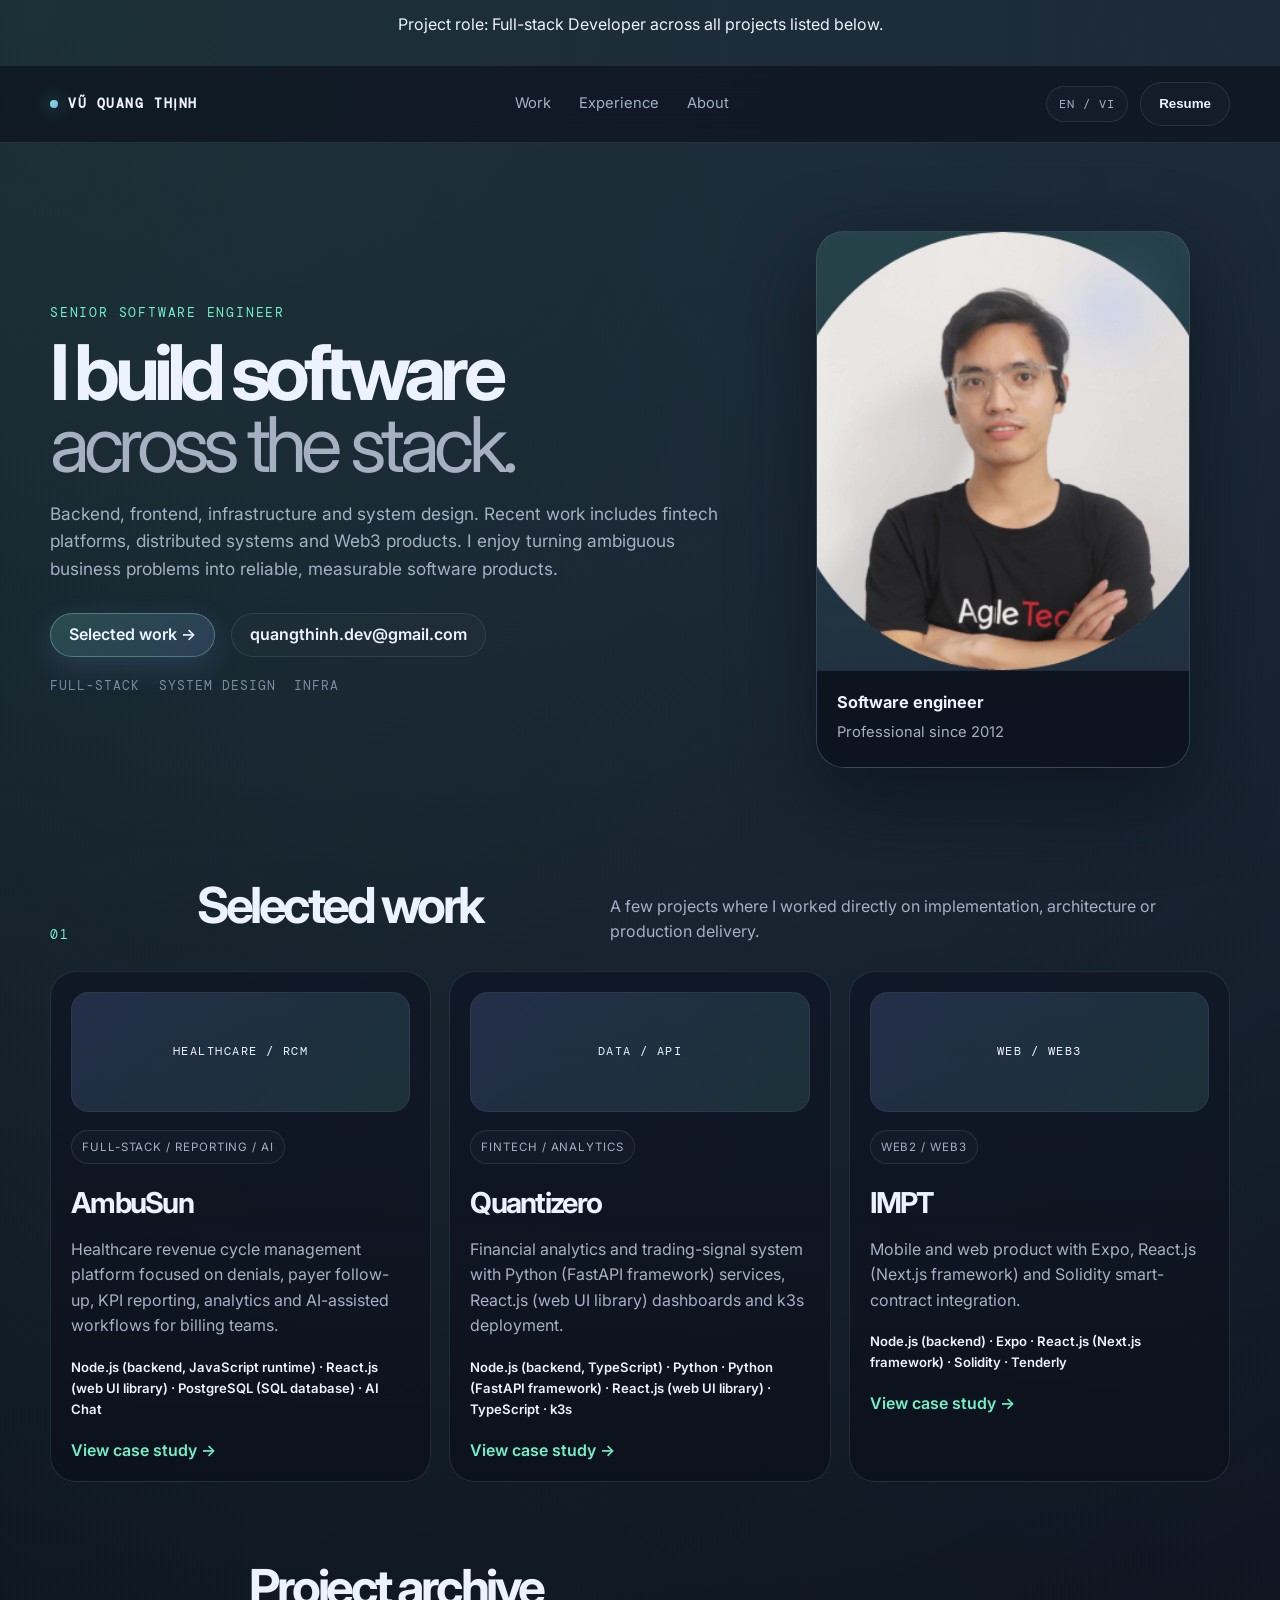
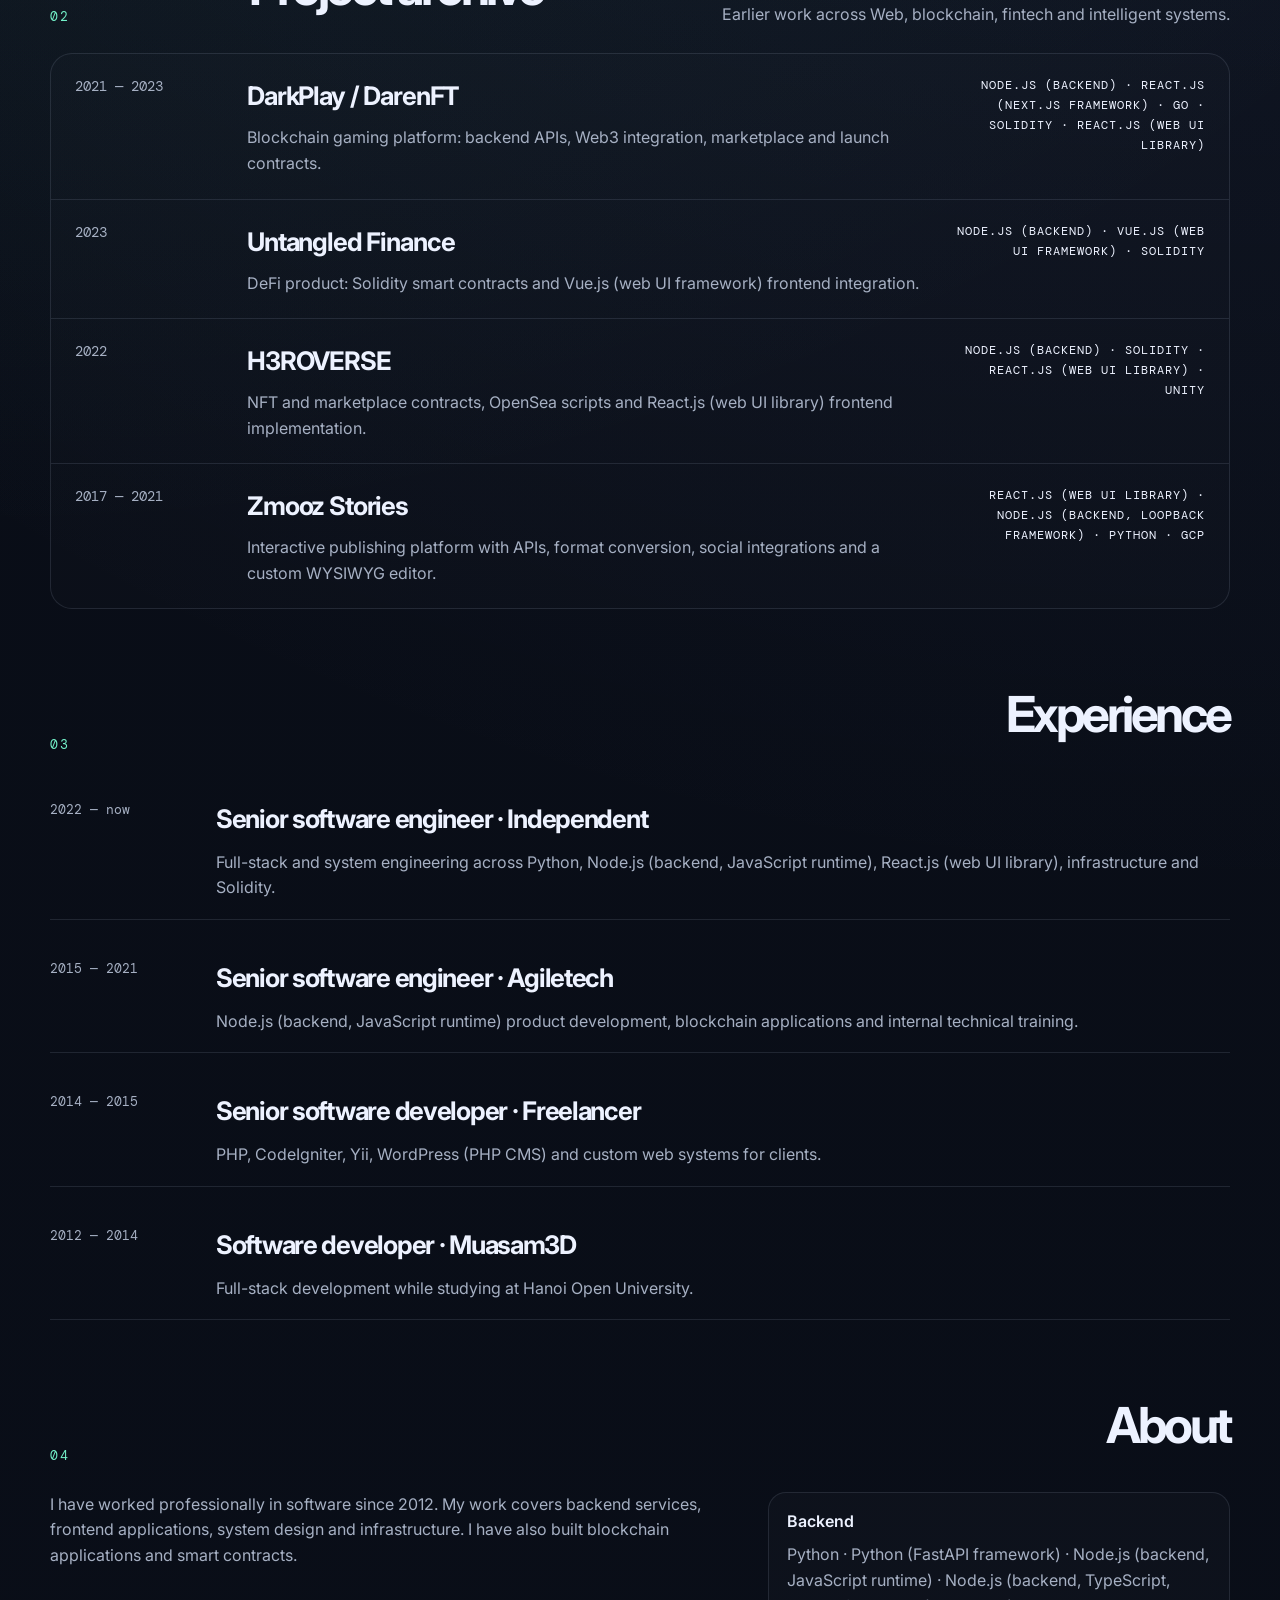
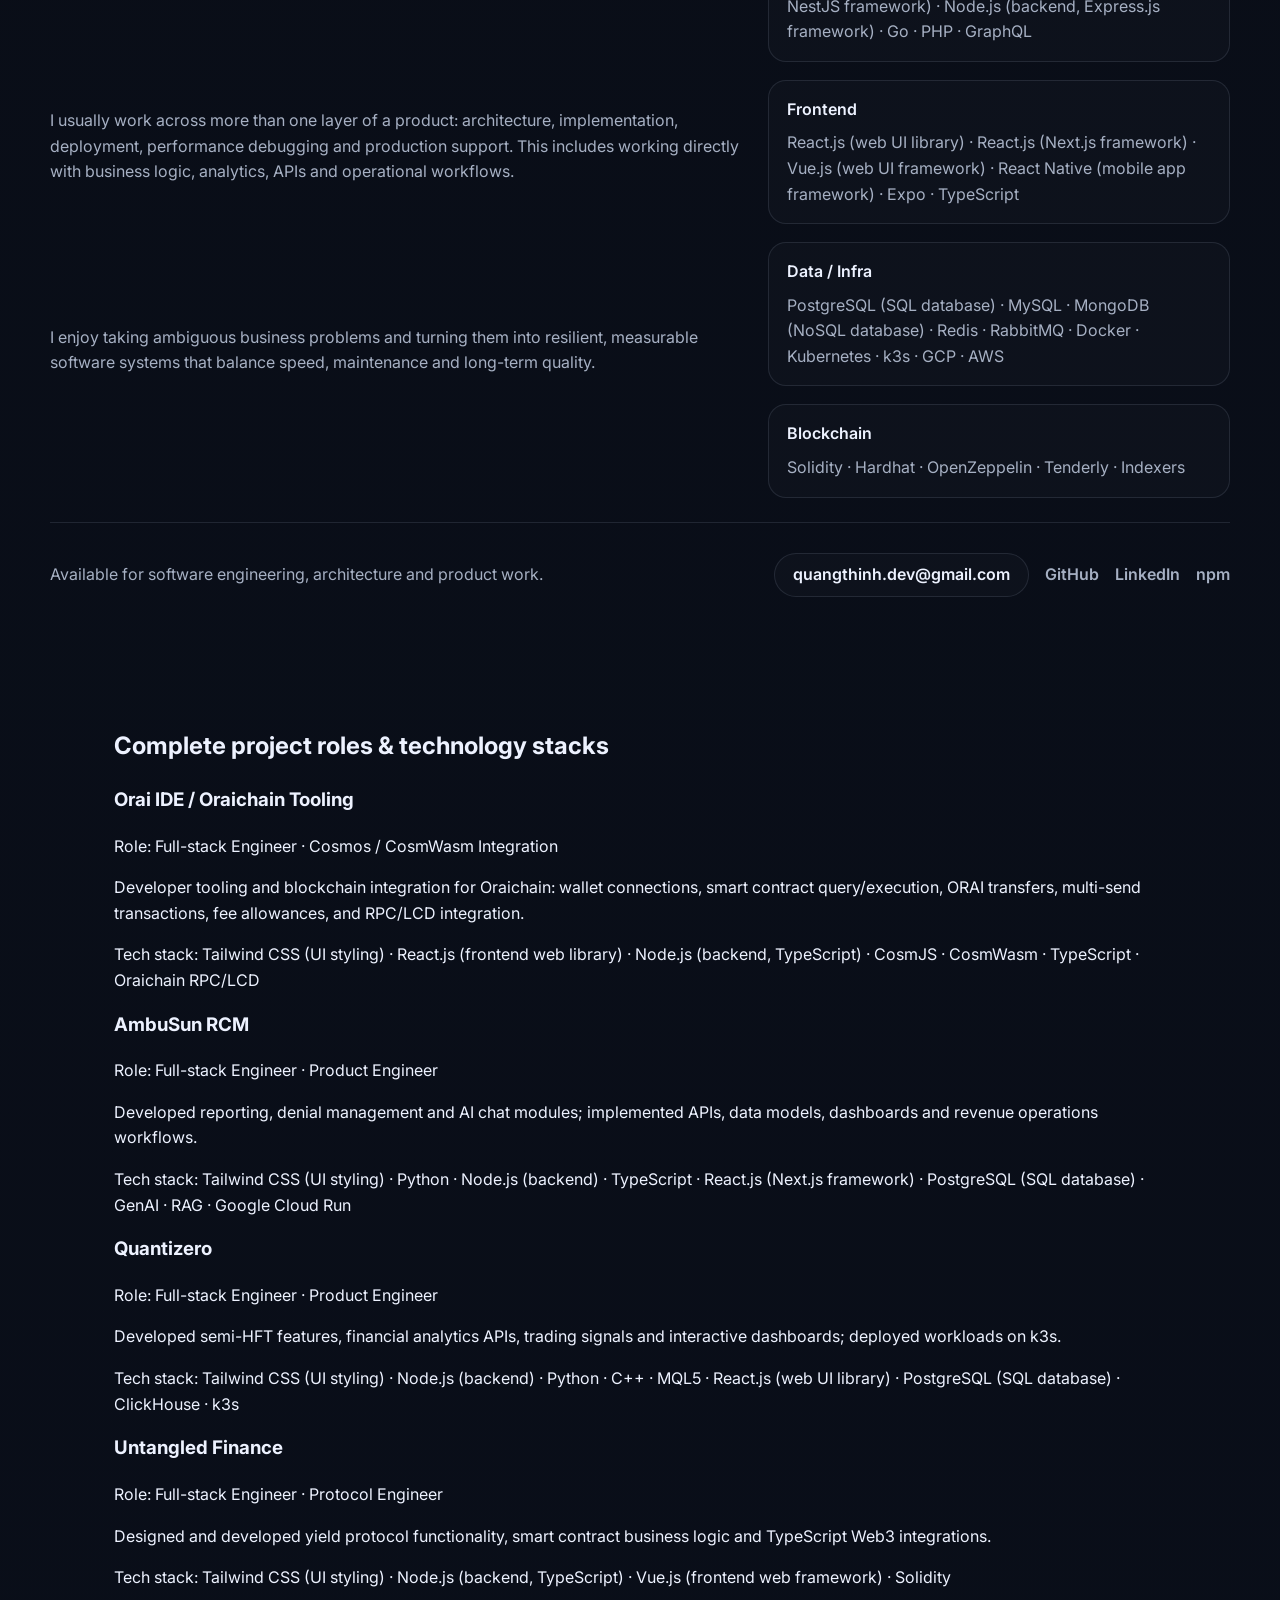
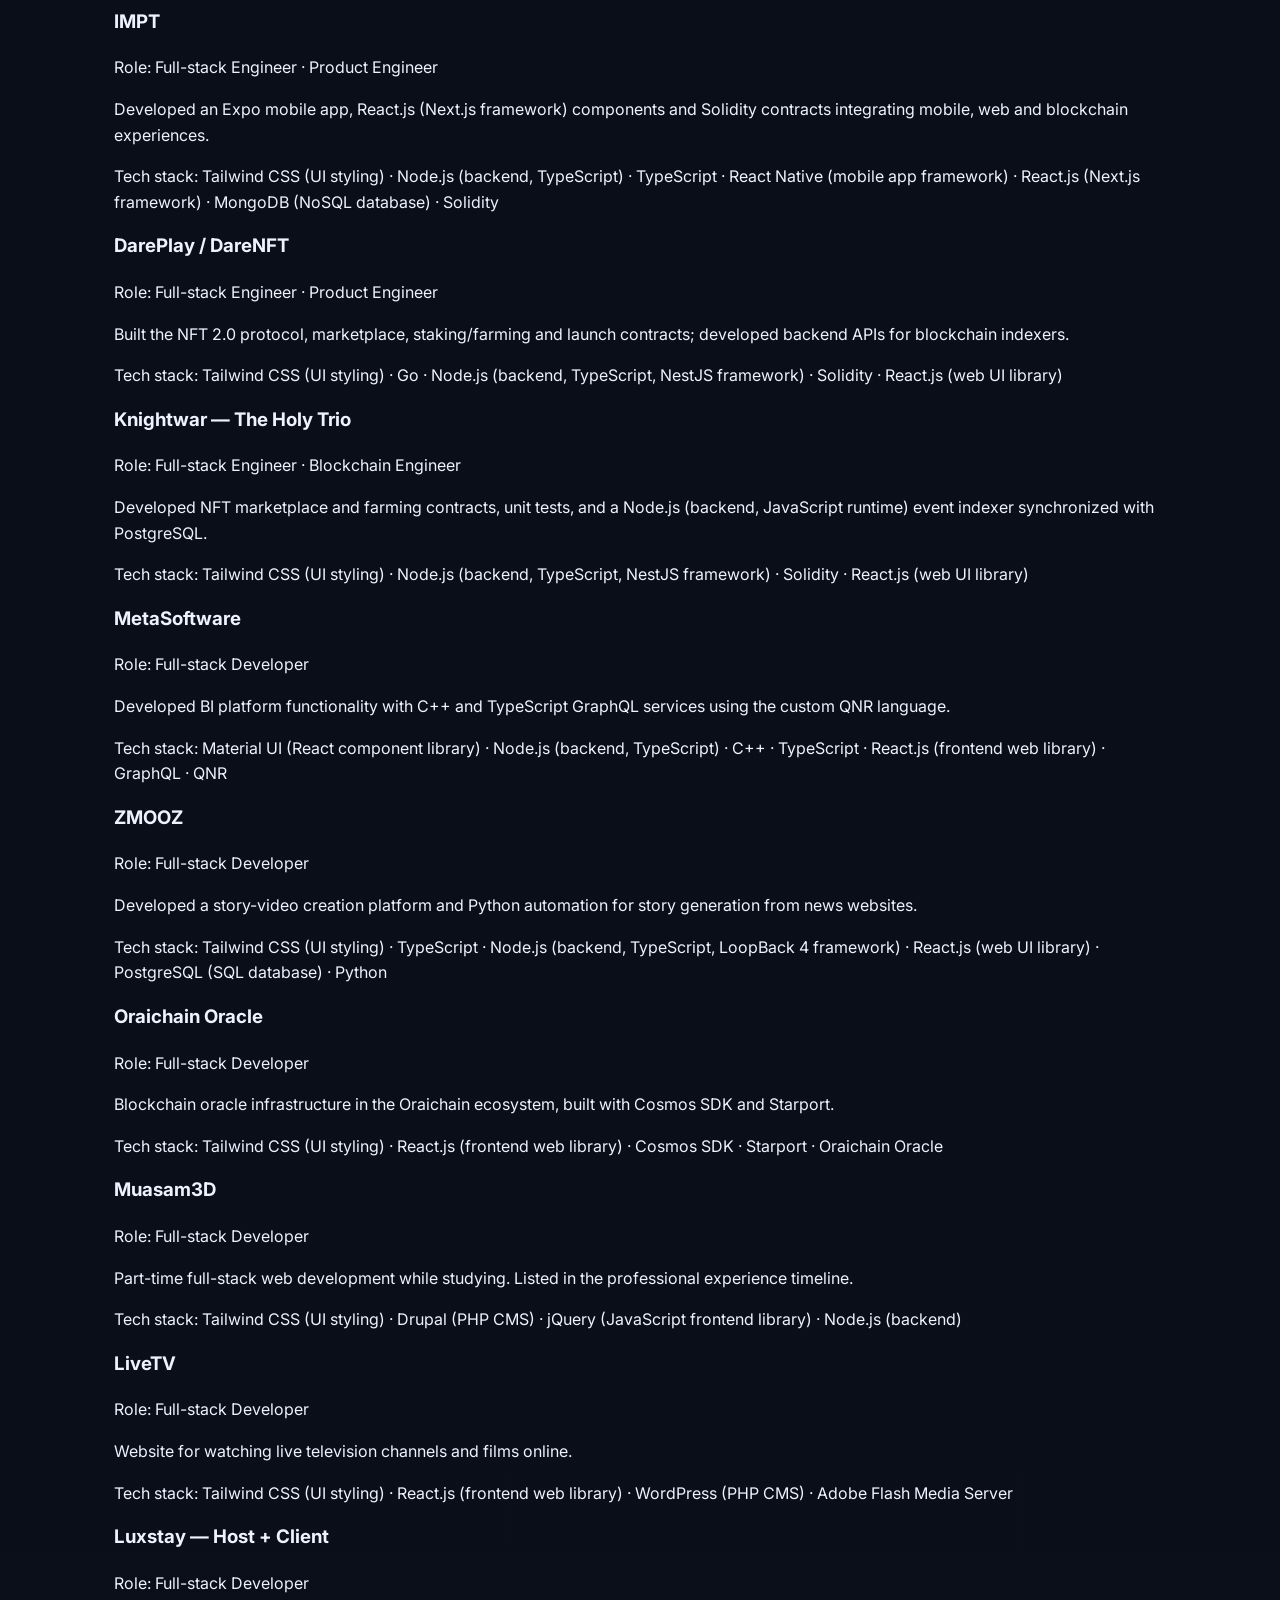
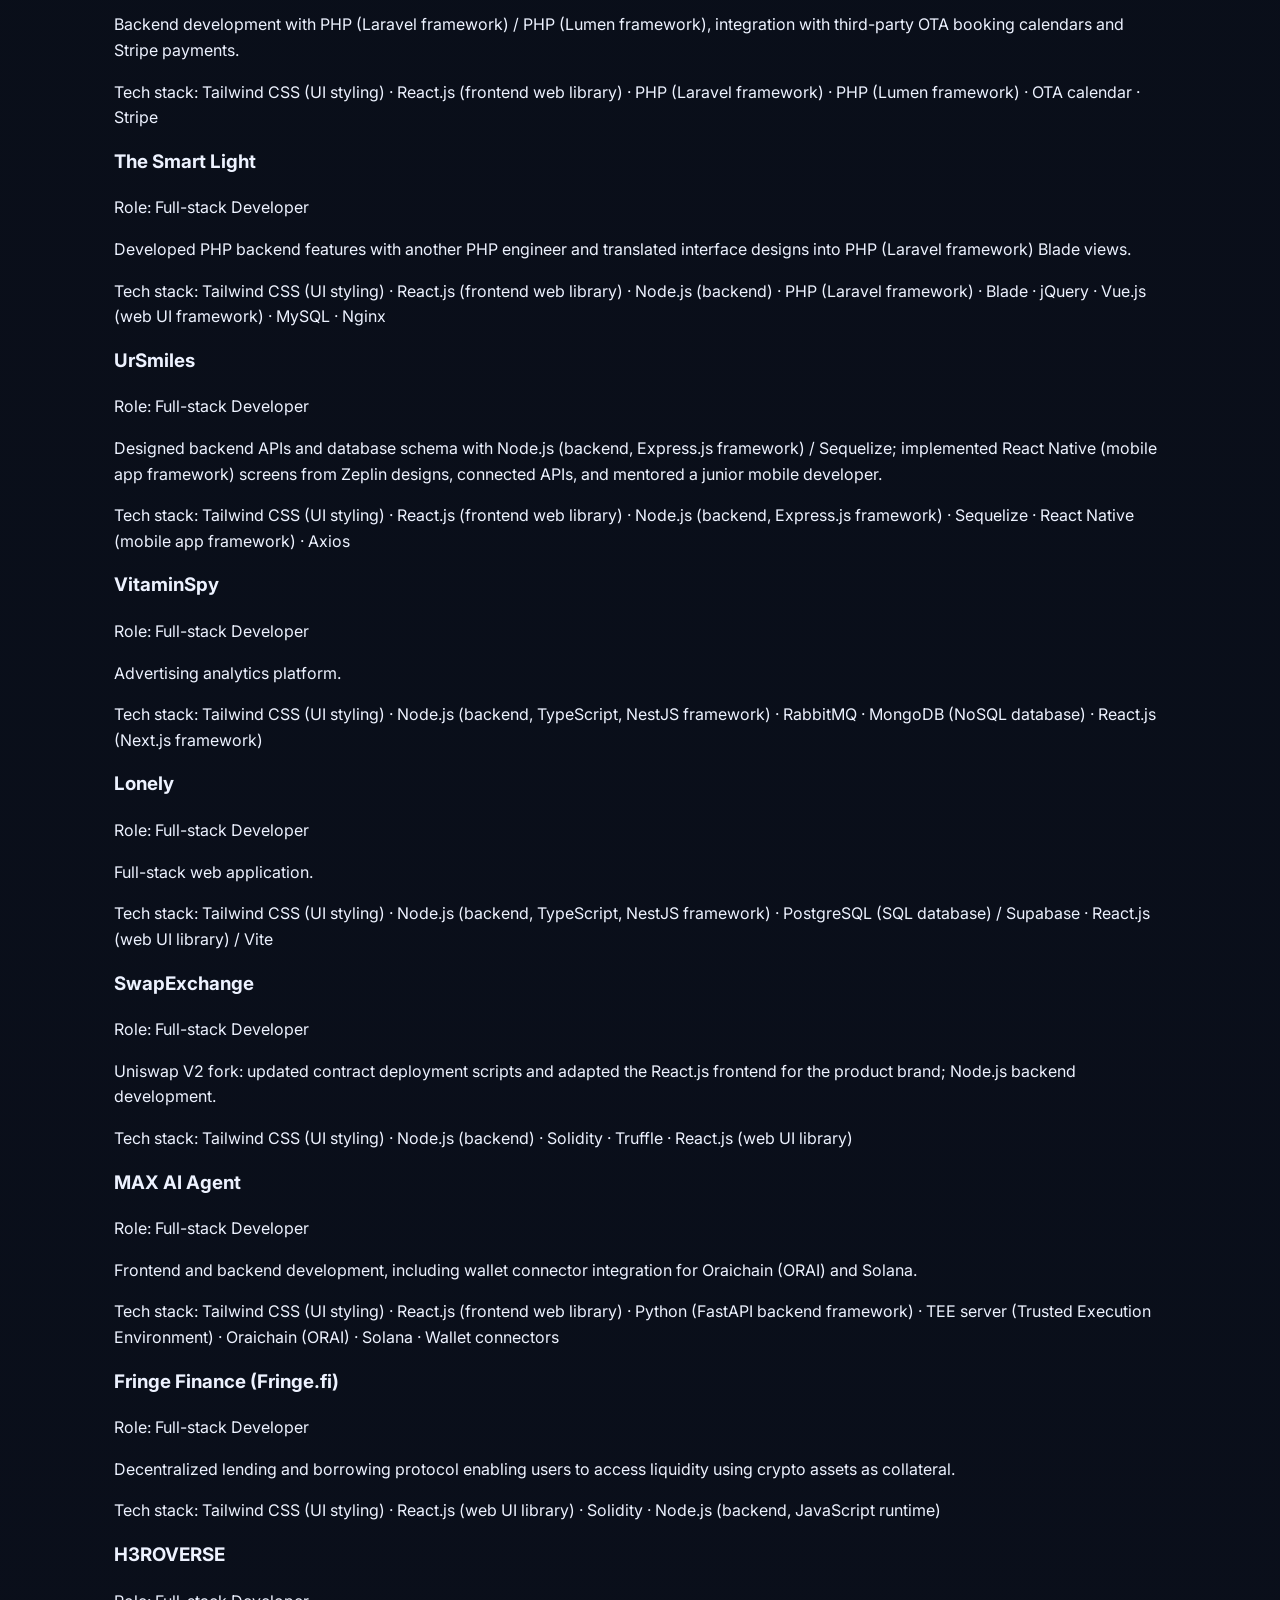
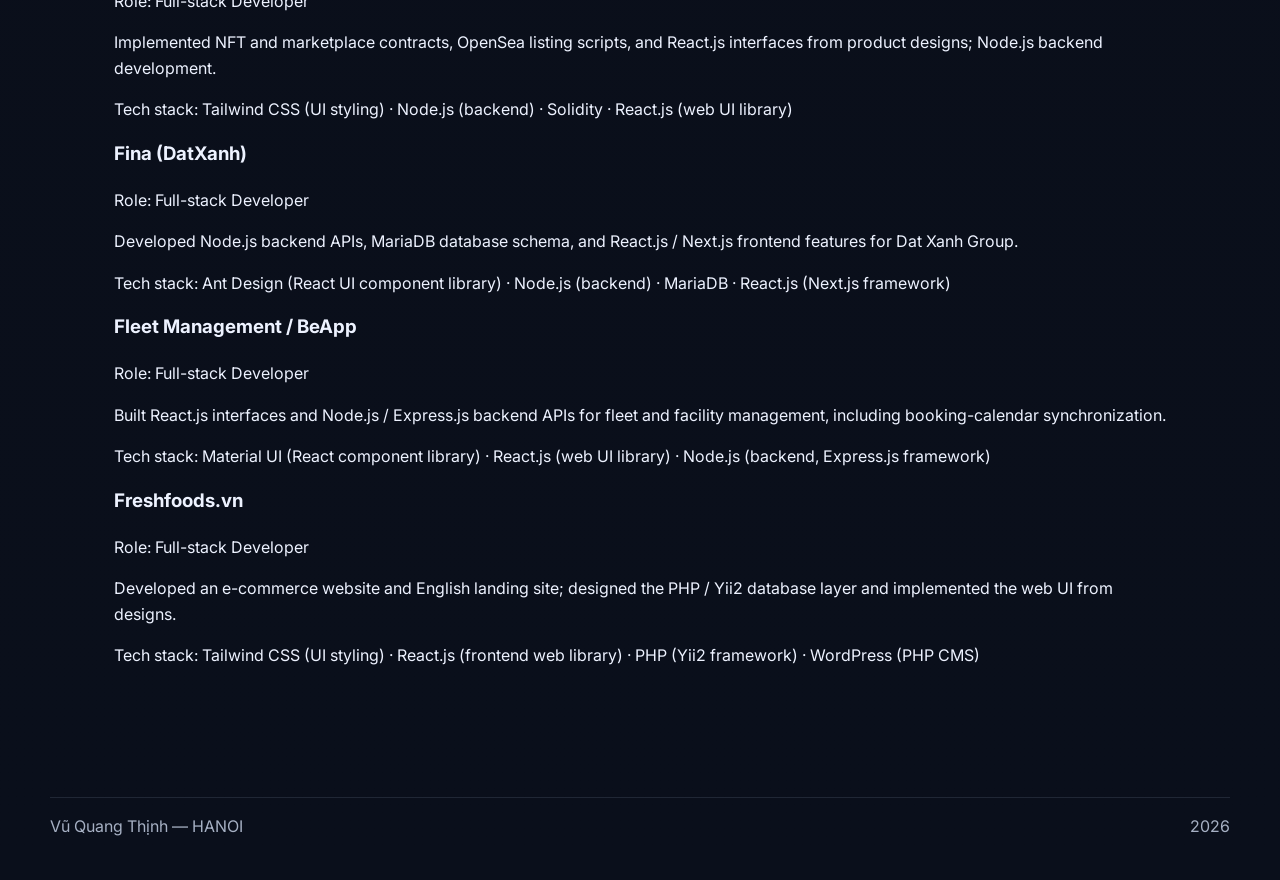
==== commit 610c7ca9: "Specify Material UI for Fleet and Ant Design for Fina" ====
--- a/resume.html
+++ b/resume.html
@@ -905,7 +905,7 @@
           </div>
         </section>
       </div>
-    <section id="complete-project-record" style="max-width:1100px;margin:3rem auto;padding:1.5rem"><h2>Complete project roles &amp; technology stacks</h2><article><h3>Orai IDE / Oraichain Tooling</h3><p>Role: Full-stack Engineer · Cosmos / CosmWasm Integration</p><p>Developer tooling and blockchain integration for Oraichain: wallet connections, smart contract query/execution, ORAI transfers, multi-send transactions, fee allowances, and RPC/LCD integration.</p><p>Tech stack: Tailwind CSS (UI styling) · React.js (frontend web library) · Node.js (backend, TypeScript) · CosmJS · CosmWasm · TypeScript · Oraichain RPC/LCD</p></article><article><h3>AmbuSun RCM</h3><p>Role: Full-stack Engineer · Product Engineer</p><p>Developed reporting, denial management and AI chat modules; implemented APIs, data models, dashboards and revenue operations workflows.</p><p>Tech stack: Tailwind CSS (UI styling) · Python · Node.js (backend) · TypeScript · React.js (Next.js framework) · PostgreSQL (SQL database) · GenAI · RAG · Google Cloud Run</p></article><article><h3>Quantizero</h3><p>Role: Full-stack Engineer · Product Engineer</p><p>Developed semi-HFT features, financial analytics APIs, trading signals and interactive dashboards; deployed workloads on k3s.</p><p>Tech stack: Tailwind CSS (UI styling) · Node.js (backend) · Python · C++ · MQL5 · React.js (web UI library) · PostgreSQL (SQL database) · ClickHouse · k3s</p></article><article><h3>Untangled Finance</h3><p>Role: Full-stack Engineer · Protocol Engineer</p><p>Designed and developed yield protocol functionality, smart contract business logic and TypeScript Web3 integrations.</p><p>Tech stack: Tailwind CSS (UI styling) · Node.js (backend, TypeScript) · Vue.js (frontend web framework) · Solidity</p></article><article><h3>IMPT</h3><p>Role: Full-stack Engineer · Product Engineer</p><p>Developed an Expo mobile app, React.js (Next.js framework) components and Solidity contracts integrating mobile, web and blockchain experiences.</p><p>Tech stack: Tailwind CSS (UI styling) · Node.js (backend, TypeScript) · TypeScript · React Native (mobile app framework) · React.js (Next.js framework) · MongoDB (NoSQL database) · Solidity</p></article><article><h3>DarePlay / DareNFT</h3><p>Role: Full-stack Engineer · Product Engineer</p><p>Built the NFT 2.0 protocol, marketplace, staking/farming and launch contracts; developed backend APIs for blockchain indexers.</p><p>Tech stack: Tailwind CSS (UI styling) · Go · Node.js (backend, TypeScript, NestJS framework) · Solidity · React.js (web UI library)</p></article><article><h3>Knightwar — The Holy Trio</h3><p>Role: Full-stack Engineer · Blockchain Engineer</p><p>Developed NFT marketplace and farming contracts, unit tests, and a Node.js (backend, JavaScript runtime) event indexer synchronized with PostgreSQL.</p><p>Tech stack: Tailwind CSS (UI styling) · Node.js (backend, TypeScript, NestJS framework) · Solidity · React.js (web UI library)</p></article><article><h3>MetaSoftware</h3><p>Role: Full-stack Developer</p><p>Developed BI platform functionality with C++ and TypeScript GraphQL services using the custom QNR language.</p><p>Tech stack: Material UI (React component library) · Node.js (backend, TypeScript) · C++ · TypeScript · React.js (frontend web library) · GraphQL · QNR</p></article><article><h3>ZMOOZ</h3><p>Role: Full-stack Developer</p><p>Developed a story-video creation platform and Python automation for story generation from news websites.</p><p>Tech stack: Tailwind CSS (UI styling) · TypeScript · Node.js (backend, TypeScript, LoopBack 4 framework) · React.js (web UI library) · PostgreSQL (SQL database) · Python</p></article><article><h3>Oraichain Oracle</h3><p>Role: Full-stack Developer</p><p>Blockchain oracle infrastructure in the Oraichain ecosystem, built with Cosmos SDK and Starport.</p><p>Tech stack: Tailwind CSS (UI styling) · React.js (frontend web library) · Cosmos SDK · Starport · Oraichain Oracle</p></article><article><h3>Muasam3D</h3><p>Role: Full-stack Developer</p><p>Part-time full-stack web development while studying. Listed in the professional experience timeline.</p><p>Tech stack: Tailwind CSS (UI styling) · Drupal (PHP CMS) · jQuery (JavaScript frontend library) · Node.js (backend)</p></article><article><h3>LiveTV</h3><p>Role: Full-stack Developer</p><p>Website for watching live television channels and films online.</p><p>Tech stack: Tailwind CSS (UI styling) · React.js (frontend web library) · WordPress (PHP CMS) · Adobe Flash Media Server</p></article><article><h3>Luxstay — Host + Client</h3><p>Role: Full-stack Developer</p><p>Backend development with PHP (Laravel framework) / PHP (Lumen framework), integration with third-party OTA booking calendars and Stripe payments.</p><p>Tech stack: Tailwind CSS (UI styling) · React.js (frontend web library) · PHP (Laravel framework) · PHP (Lumen framework) · OTA calendar · Stripe</p></article><article><h3>The Smart Light</h3><p>Role: Full-stack Developer</p><p>Developed PHP backend features with another PHP engineer and translated interface designs into PHP (Laravel framework) Blade views.</p><p>Tech stack: Tailwind CSS (UI styling) · React.js (frontend web library) · Node.js (backend) · PHP (Laravel framework) · Blade · jQuery · Vue.js (web UI framework) · MySQL · Nginx</p></article><article><h3>UrSmiles</h3><p>Role: Full-stack Developer</p><p>Designed backend APIs and database schema with Node.js (backend, Express.js framework) / Sequelize; implemented React Native (mobile app framework) screens from Zeplin designs, connected APIs, and mentored a junior mobile developer.</p><p>Tech stack: Tailwind CSS (UI styling) · React.js (frontend web library) · Node.js (backend, Express.js framework) · Sequelize · React Native (mobile app framework) · Axios</p></article><article><h3>VitaminSpy</h3><p>Role: Full-stack Developer</p><p>Advertising analytics platform.</p><p>Tech stack: Tailwind CSS (UI styling) · Node.js (backend, TypeScript, NestJS framework) · RabbitMQ · MongoDB (NoSQL database) · React.js (Next.js framework)</p></article><article><h3>Lonely</h3><p>Role: Full-stack Developer</p><p>Full-stack web application.</p><p>Tech stack: Tailwind CSS (UI styling) · Node.js (backend, TypeScript, NestJS framework) · PostgreSQL (SQL database) / Supabase · React.js (web UI library) / Vite</p></article><article><h3>SwapExchange</h3><p>Role: Full-stack Developer</p><p>Uniswap V2 fork: updated contract deployment scripts and adapted the React.js frontend for the product brand; Node.js backend development.</p><p>Tech stack: Tailwind CSS (UI styling) · Node.js (backend) · Solidity · Truffle · React.js (web UI library)</p></article><article><h3>MAX AI Agent</h3><p>Role: Full-stack Developer</p><p>Frontend and backend development, including wallet connector integration for Oraichain (ORAI) and Solana.</p><p>Tech stack: Tailwind CSS (UI styling) · React.js (frontend web library) · Python (FastAPI backend framework) · TEE server (Trusted Execution Environment) · Oraichain (ORAI) · Solana · Wallet connectors</p></article><article><h3>Fringe Finance (Fringe.fi)</h3><p>Role: Full-stack Developer</p><p>Decentralized lending and borrowing protocol enabling users to access liquidity using crypto assets as collateral.</p><p>Tech stack: Tailwind CSS (UI styling) · React.js (web UI library) · Solidity · Node.js (backend, JavaScript runtime)</p></article><article><h3>H3ROVERSE</h3><p>Role: Full-stack Developer</p><p>Implemented NFT and marketplace contracts, OpenSea listing scripts, and React.js interfaces from product designs; Node.js backend development.</p><p>Tech stack: Tailwind CSS (UI styling) · Node.js (backend) · Solidity · React.js (web UI library)</p></article><article><h3>Fina (DatXanh)</h3><p>Role: Full-stack Developer</p><p>Developed Node.js backend APIs, MariaDB database schema, and React.js / Next.js frontend features for Dat Xanh Group.</p><p>Tech stack: Tailwind CSS (UI styling) · Node.js (backend) · MariaDB · React.js (Next.js framework)</p></article><article><h3>Fleet Management / BeApp</h3><p>Role: Full-stack Developer</p><p>Built React.js interfaces and Node.js / Express.js backend APIs for fleet and facility management, including booking-calendar synchronization.</p><p>Tech stack: Tailwind CSS (UI styling) · React.js (web UI library) · Node.js (backend, Express.js framework)</p></article><article><h3>Freshfoods.vn</h3><p>Role: Full-stack Developer</p><p>Developed an e-commerce website and English landing site; designed the PHP / Yii2 database layer and implemented the web UI from designs.</p><p>Tech stack: Tailwind CSS (UI styling) · React.js (frontend web library) · PHP (Yii2 framework) · WordPress (PHP CMS)</p></article></section></main>
+    <section id="complete-project-record" style="max-width:1100px;margin:3rem auto;padding:1.5rem"><h2>Complete project roles &amp; technology stacks</h2><article><h3>Orai IDE / Oraichain Tooling</h3><p>Role: Full-stack Engineer · Cosmos / CosmWasm Integration</p><p>Developer tooling and blockchain integration for Oraichain: wallet connections, smart contract query/execution, ORAI transfers, multi-send transactions, fee allowances, and RPC/LCD integration.</p><p>Tech stack: Tailwind CSS (UI styling) · React.js (frontend web library) · Node.js (backend, TypeScript) · CosmJS · CosmWasm · TypeScript · Oraichain RPC/LCD</p></article><article><h3>AmbuSun RCM</h3><p>Role: Full-stack Engineer · Product Engineer</p><p>Developed reporting, denial management and AI chat modules; implemented APIs, data models, dashboards and revenue operations workflows.</p><p>Tech stack: Tailwind CSS (UI styling) · Python · Node.js (backend) · TypeScript · React.js (Next.js framework) · PostgreSQL (SQL database) · GenAI · RAG · Google Cloud Run</p></article><article><h3>Quantizero</h3><p>Role: Full-stack Engineer · Product Engineer</p><p>Developed semi-HFT features, financial analytics APIs, trading signals and interactive dashboards; deployed workloads on k3s.</p><p>Tech stack: Tailwind CSS (UI styling) · Node.js (backend) · Python · C++ · MQL5 · React.js (web UI library) · PostgreSQL (SQL database) · ClickHouse · k3s</p></article><article><h3>Untangled Finance</h3><p>Role: Full-stack Engineer · Protocol Engineer</p><p>Designed and developed yield protocol functionality, smart contract business logic and TypeScript Web3 integrations.</p><p>Tech stack: Tailwind CSS (UI styling) · Node.js (backend, TypeScript) · Vue.js (frontend web framework) · Solidity</p></article><article><h3>IMPT</h3><p>Role: Full-stack Engineer · Product Engineer</p><p>Developed an Expo mobile app, React.js (Next.js framework) components and Solidity contracts integrating mobile, web and blockchain experiences.</p><p>Tech stack: Tailwind CSS (UI styling) · Node.js (backend, TypeScript) · TypeScript · React Native (mobile app framework) · React.js (Next.js framework) · MongoDB (NoSQL database) · Solidity</p></article><article><h3>DarePlay / DareNFT</h3><p>Role: Full-stack Engineer · Product Engineer</p><p>Built the NFT 2.0 protocol, marketplace, staking/farming and launch contracts; developed backend APIs for blockchain indexers.</p><p>Tech stack: Tailwind CSS (UI styling) · Go · Node.js (backend, TypeScript, NestJS framework) · Solidity · React.js (web UI library)</p></article><article><h3>Knightwar — The Holy Trio</h3><p>Role: Full-stack Engineer · Blockchain Engineer</p><p>Developed NFT marketplace and farming contracts, unit tests, and a Node.js (backend, JavaScript runtime) event indexer synchronized with PostgreSQL.</p><p>Tech stack: Tailwind CSS (UI styling) · Node.js (backend, TypeScript, NestJS framework) · Solidity · React.js (web UI library)</p></article><article><h3>MetaSoftware</h3><p>Role: Full-stack Developer</p><p>Developed BI platform functionality with C++ and TypeScript GraphQL services using the custom QNR language.</p><p>Tech stack: Material UI (React component library) · Node.js (backend, TypeScript) · C++ · TypeScript · React.js (frontend web library) · GraphQL · QNR</p></article><article><h3>ZMOOZ</h3><p>Role: Full-stack Developer</p><p>Developed a story-video creation platform and Python automation for story generation from news websites.</p><p>Tech stack: Tailwind CSS (UI styling) · TypeScript · Node.js (backend, TypeScript, LoopBack 4 framework) · React.js (web UI library) · PostgreSQL (SQL database) · Python</p></article><article><h3>Oraichain Oracle</h3><p>Role: Full-stack Developer</p><p>Blockchain oracle infrastructure in the Oraichain ecosystem, built with Cosmos SDK and Starport.</p><p>Tech stack: Tailwind CSS (UI styling) · React.js (frontend web library) · Cosmos SDK · Starport · Oraichain Oracle</p></article><article><h3>Muasam3D</h3><p>Role: Full-stack Developer</p><p>Part-time full-stack web development while studying. Listed in the professional experience timeline.</p><p>Tech stack: Tailwind CSS (UI styling) · Drupal (PHP CMS) · jQuery (JavaScript frontend library) · Node.js (backend)</p></article><article><h3>LiveTV</h3><p>Role: Full-stack Developer</p><p>Website for watching live television channels and films online.</p><p>Tech stack: Tailwind CSS (UI styling) · React.js (frontend web library) · WordPress (PHP CMS) · Adobe Flash Media Server</p></article><article><h3>Luxstay — Host + Client</h3><p>Role: Full-stack Developer</p><p>Backend development with PHP (Laravel framework) / PHP (Lumen framework), integration with third-party OTA booking calendars and Stripe payments.</p><p>Tech stack: Tailwind CSS (UI styling) · React.js (frontend web library) · PHP (Laravel framework) · PHP (Lumen framework) · OTA calendar · Stripe</p></article><article><h3>The Smart Light</h3><p>Role: Full-stack Developer</p><p>Developed PHP backend features with another PHP engineer and translated interface designs into PHP (Laravel framework) Blade views.</p><p>Tech stack: Tailwind CSS (UI styling) · React.js (frontend web library) · Node.js (backend) · PHP (Laravel framework) · Blade · jQuery · Vue.js (web UI framework) · MySQL · Nginx</p></article><article><h3>UrSmiles</h3><p>Role: Full-stack Developer</p><p>Designed backend APIs and database schema with Node.js (backend, Express.js framework) / Sequelize; implemented React Native (mobile app framework) screens from Zeplin designs, connected APIs, and mentored a junior mobile developer.</p><p>Tech stack: Tailwind CSS (UI styling) · React.js (frontend web library) · Node.js (backend, Express.js framework) · Sequelize · React Native (mobile app framework) · Axios</p></article><article><h3>VitaminSpy</h3><p>Role: Full-stack Developer</p><p>Advertising analytics platform.</p><p>Tech stack: Tailwind CSS (UI styling) · Node.js (backend, TypeScript, NestJS framework) · RabbitMQ · MongoDB (NoSQL database) · React.js (Next.js framework)</p></article><article><h3>Lonely</h3><p>Role: Full-stack Developer</p><p>Full-stack web application.</p><p>Tech stack: Tailwind CSS (UI styling) · Node.js (backend, TypeScript, NestJS framework) · PostgreSQL (SQL database) / Supabase · React.js (web UI library) / Vite</p></article><article><h3>SwapExchange</h3><p>Role: Full-stack Developer</p><p>Uniswap V2 fork: updated contract deployment scripts and adapted the React.js frontend for the product brand; Node.js backend development.</p><p>Tech stack: Tailwind CSS (UI styling) · Node.js (backend) · Solidity · Truffle · React.js (web UI library)</p></article><article><h3>MAX AI Agent</h3><p>Role: Full-stack Developer</p><p>Frontend and backend development, including wallet connector integration for Oraichain (ORAI) and Solana.</p><p>Tech stack: Tailwind CSS (UI styling) · React.js (frontend web library) · Python (FastAPI backend framework) · TEE server (Trusted Execution Environment) · Oraichain (ORAI) · Solana · Wallet connectors</p></article><article><h3>Fringe Finance (Fringe.fi)</h3><p>Role: Full-stack Developer</p><p>Decentralized lending and borrowing protocol enabling users to access liquidity using crypto assets as collateral.</p><p>Tech stack: Tailwind CSS (UI styling) · React.js (web UI library) · Solidity · Node.js (backend, JavaScript runtime)</p></article><article><h3>H3ROVERSE</h3><p>Role: Full-stack Developer</p><p>Implemented NFT and marketplace contracts, OpenSea listing scripts, and React.js interfaces from product designs; Node.js backend development.</p><p>Tech stack: Tailwind CSS (UI styling) · Node.js (backend) · Solidity · React.js (web UI library)</p></article><article><h3>Fina (DatXanh)</h3><p>Role: Full-stack Developer</p><p>Developed Node.js backend APIs, MariaDB database schema, and React.js / Next.js frontend features for Dat Xanh Group.</p><p>Tech stack: Ant Design (React UI component library) · Node.js (backend) · MariaDB · React.js (Next.js framework)</p></article><article><h3>Fleet Management / BeApp</h3><p>Role: Full-stack Developer</p><p>Built React.js interfaces and Node.js / Express.js backend APIs for fleet and facility management, including booking-calendar synchronization.</p><p>Tech stack: Material UI (React component library) · React.js (web UI library) · Node.js (backend, Express.js framework)</p></article><article><h3>Freshfoods.vn</h3><p>Role: Full-stack Developer</p><p>Developed an e-commerce website and English landing site; designed the PHP / Yii2 database layer and implemented the web UI from designs.</p><p>Tech stack: Tailwind CSS (UI styling) · React.js (frontend web library) · PHP (Yii2 framework) · WordPress (PHP CMS)</p></article></section></main>
 
     <footer class="container">
       <span>Vũ Quang Thịnh — HANOI</span>
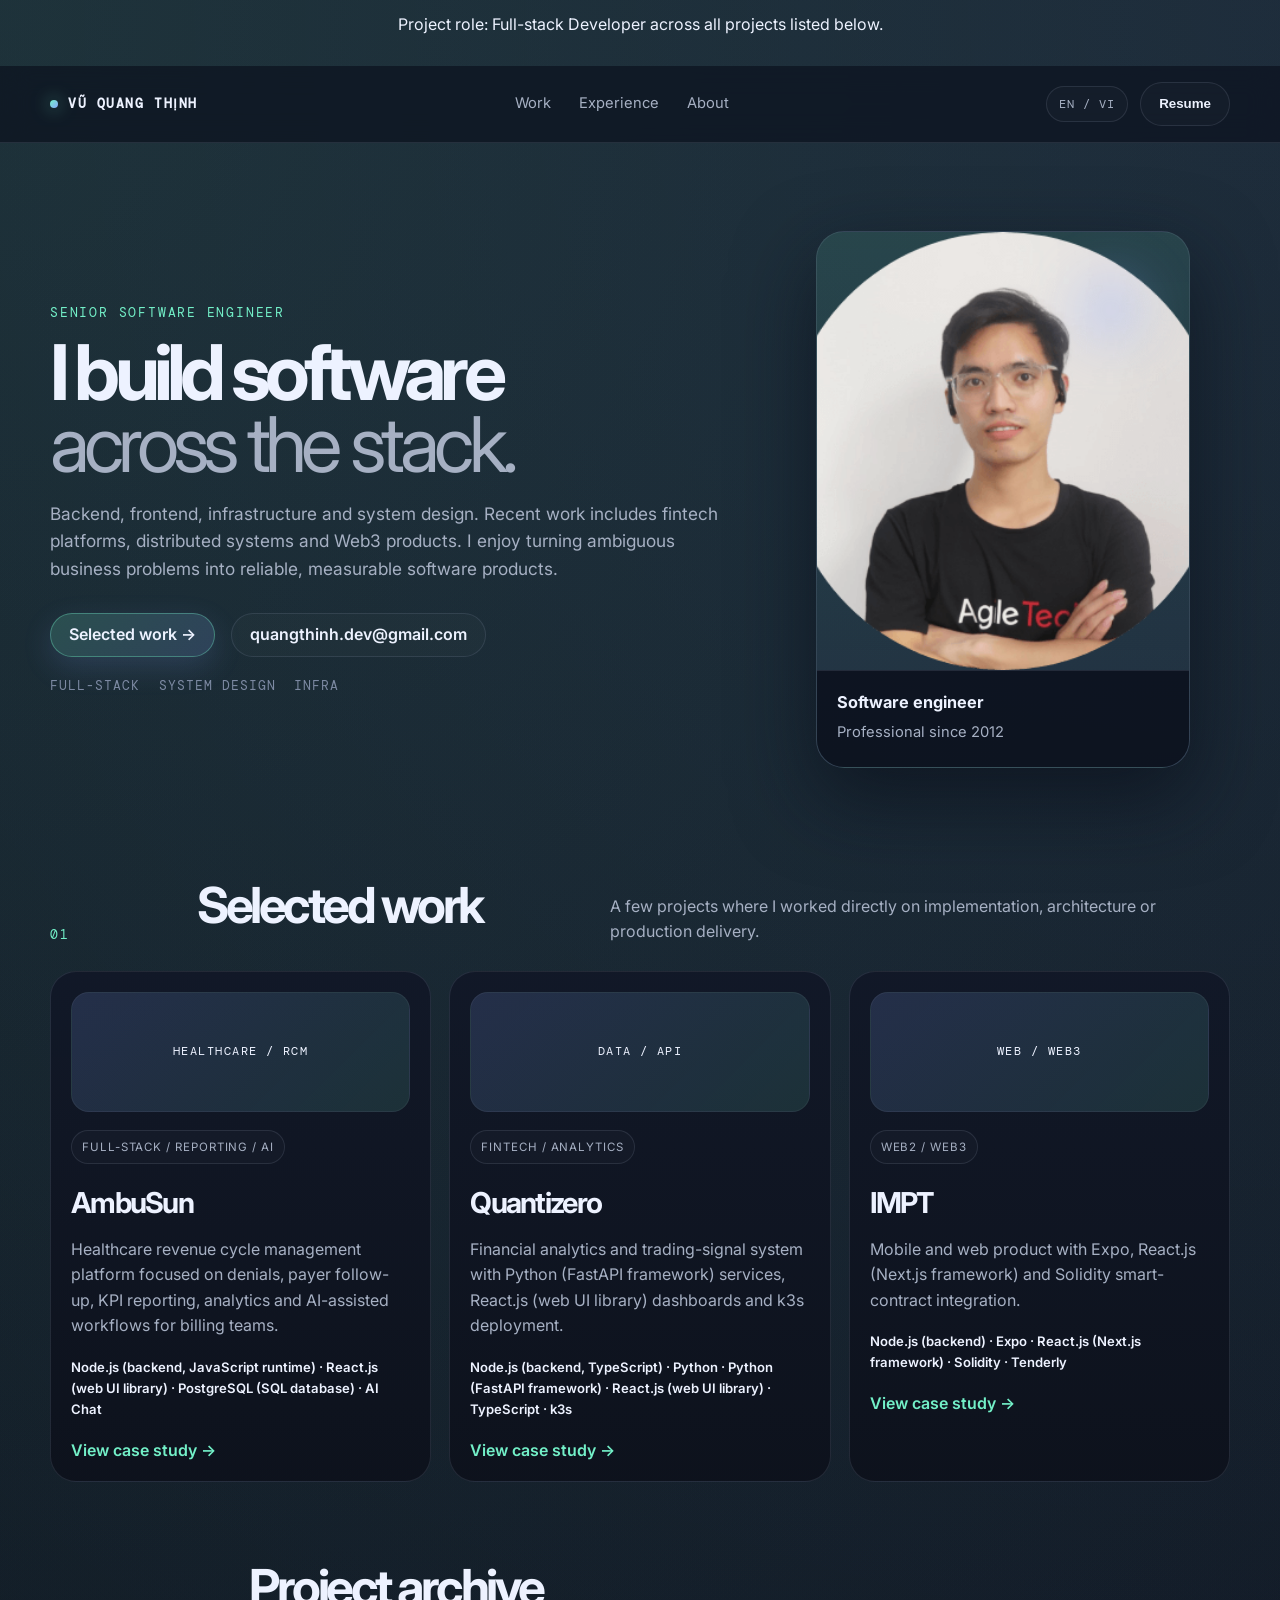
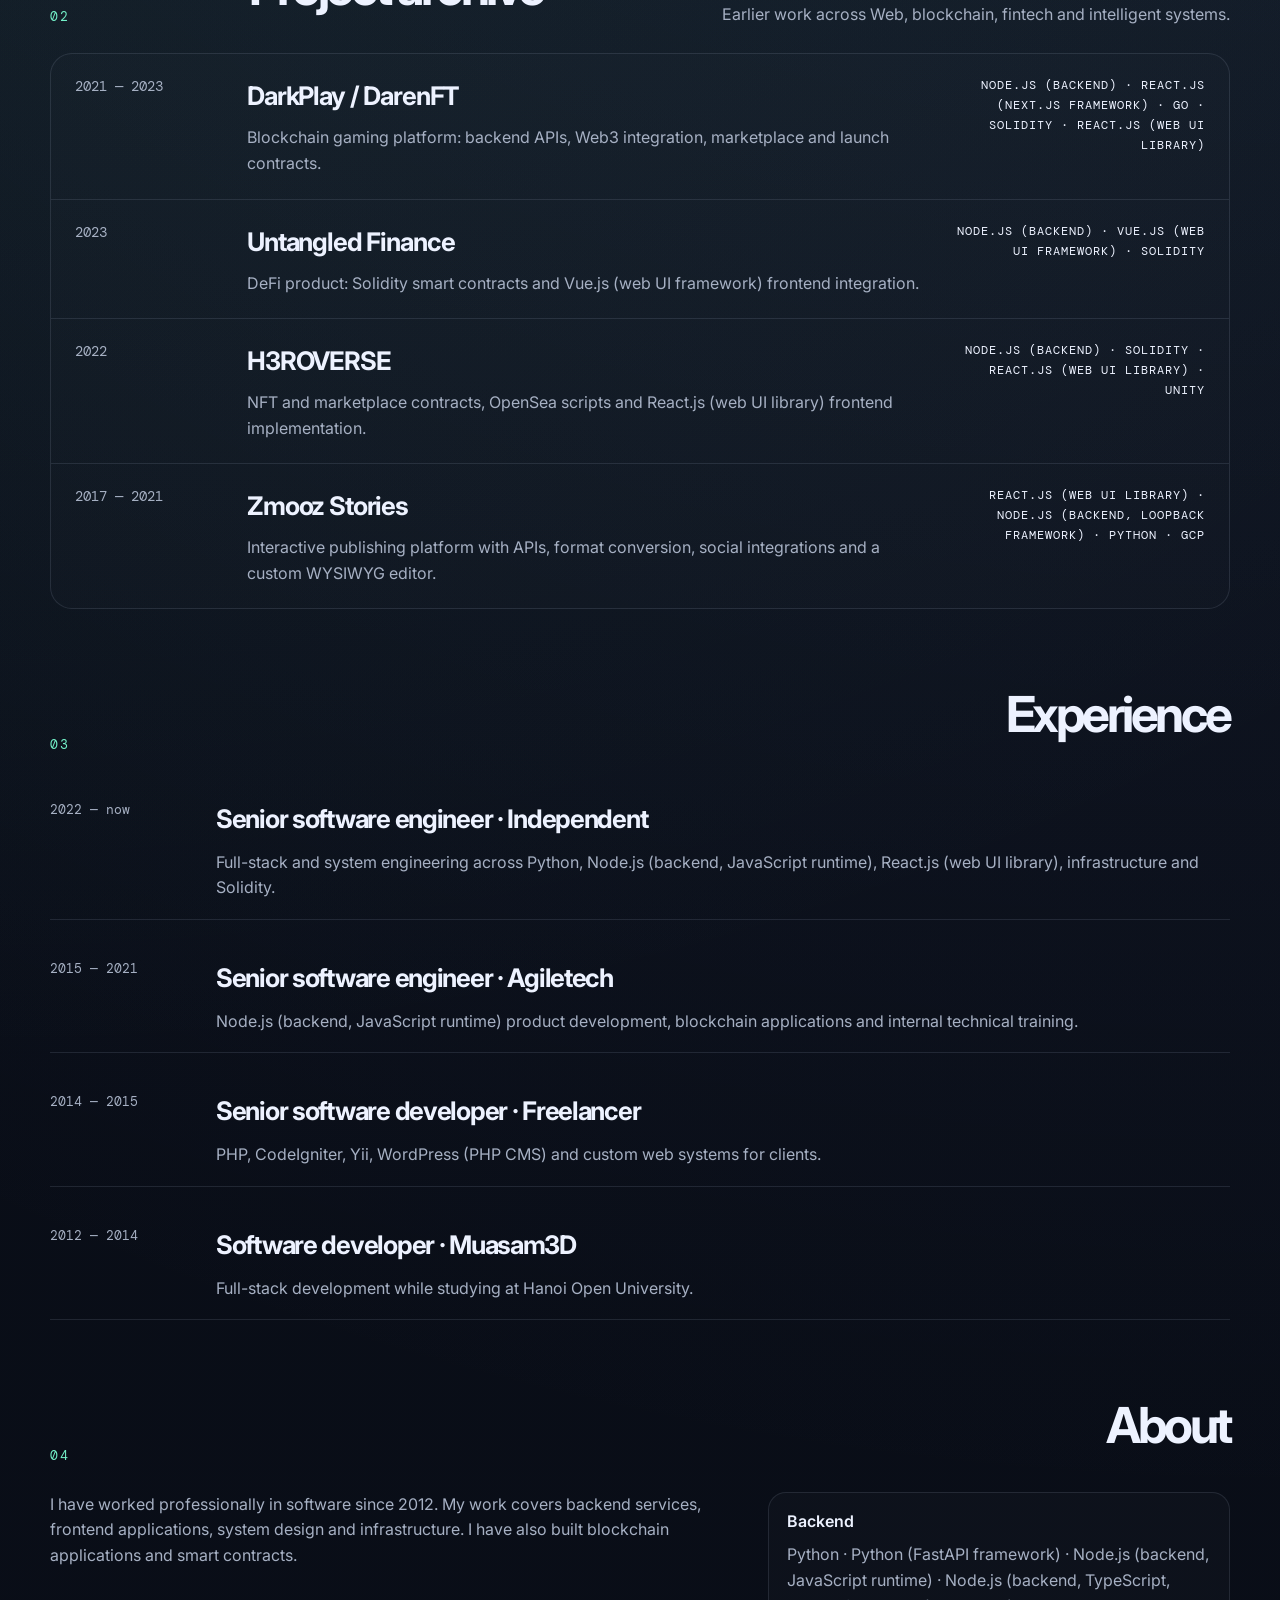
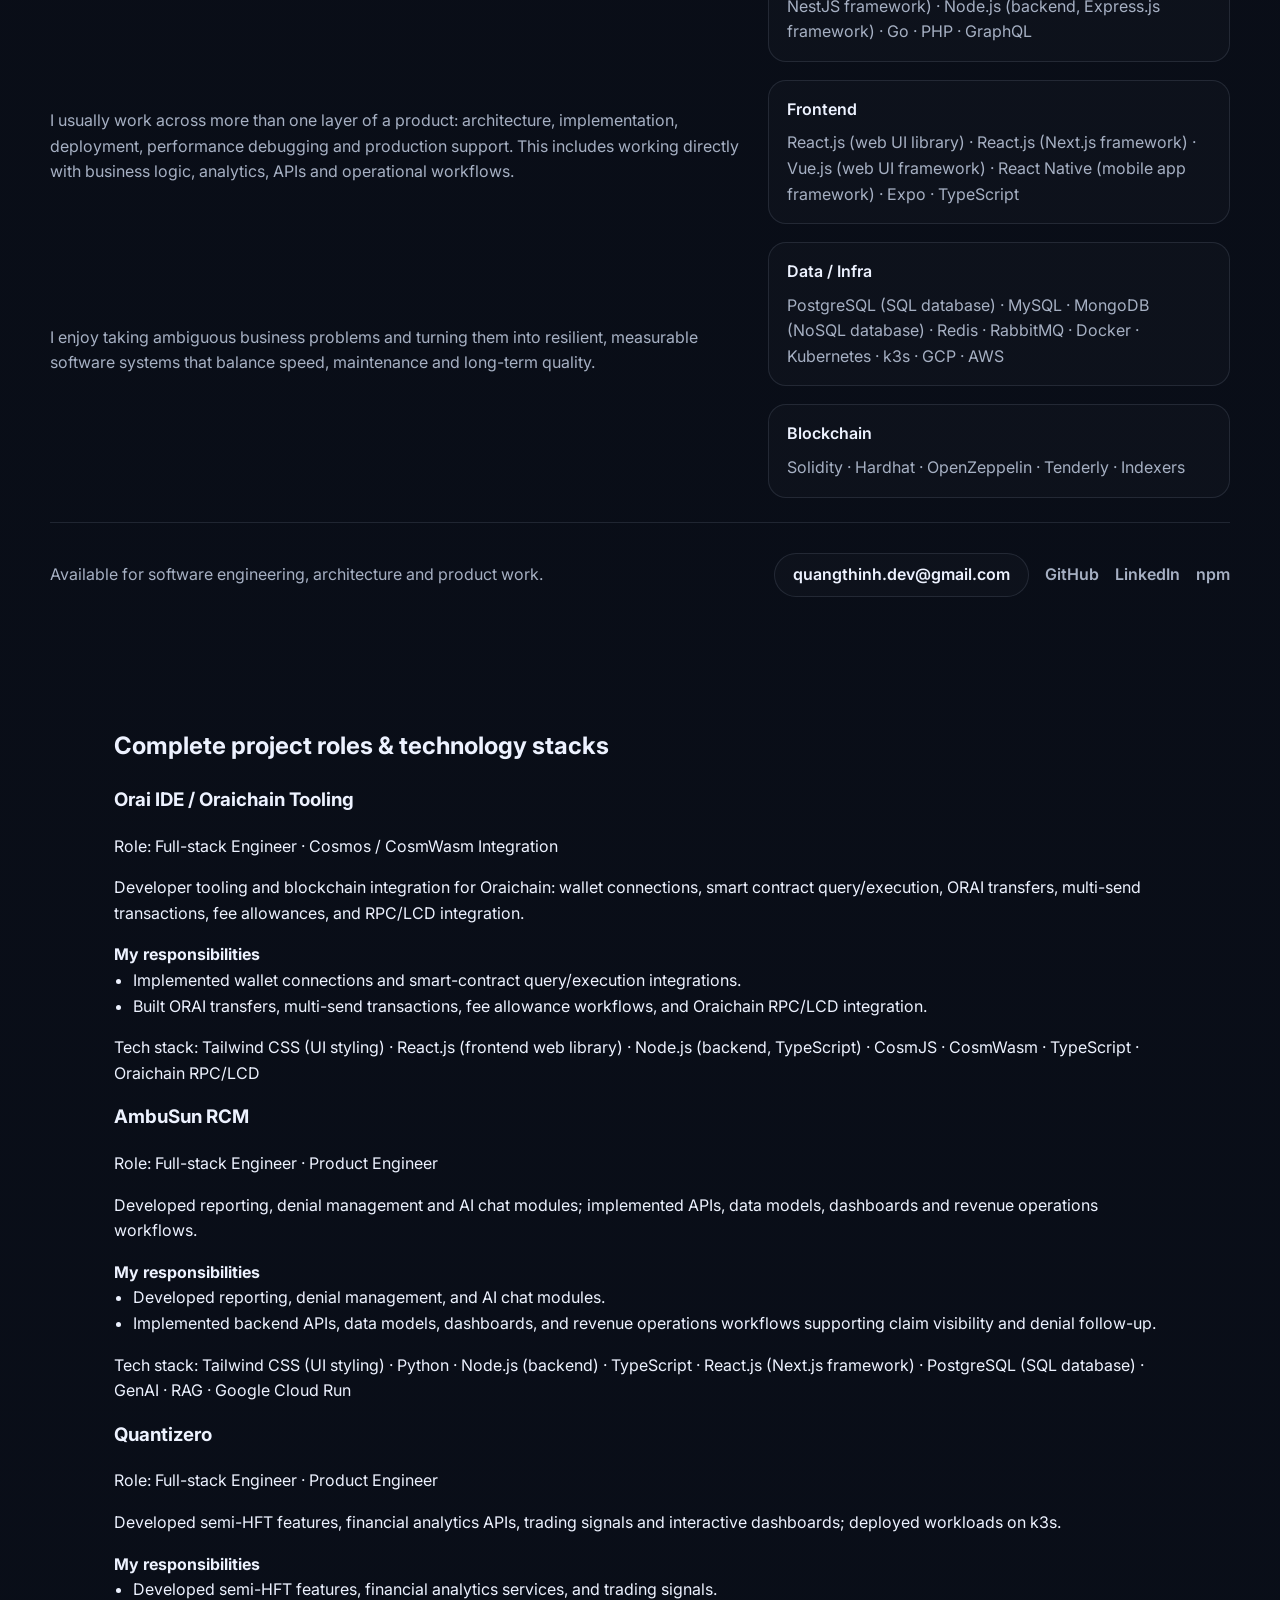
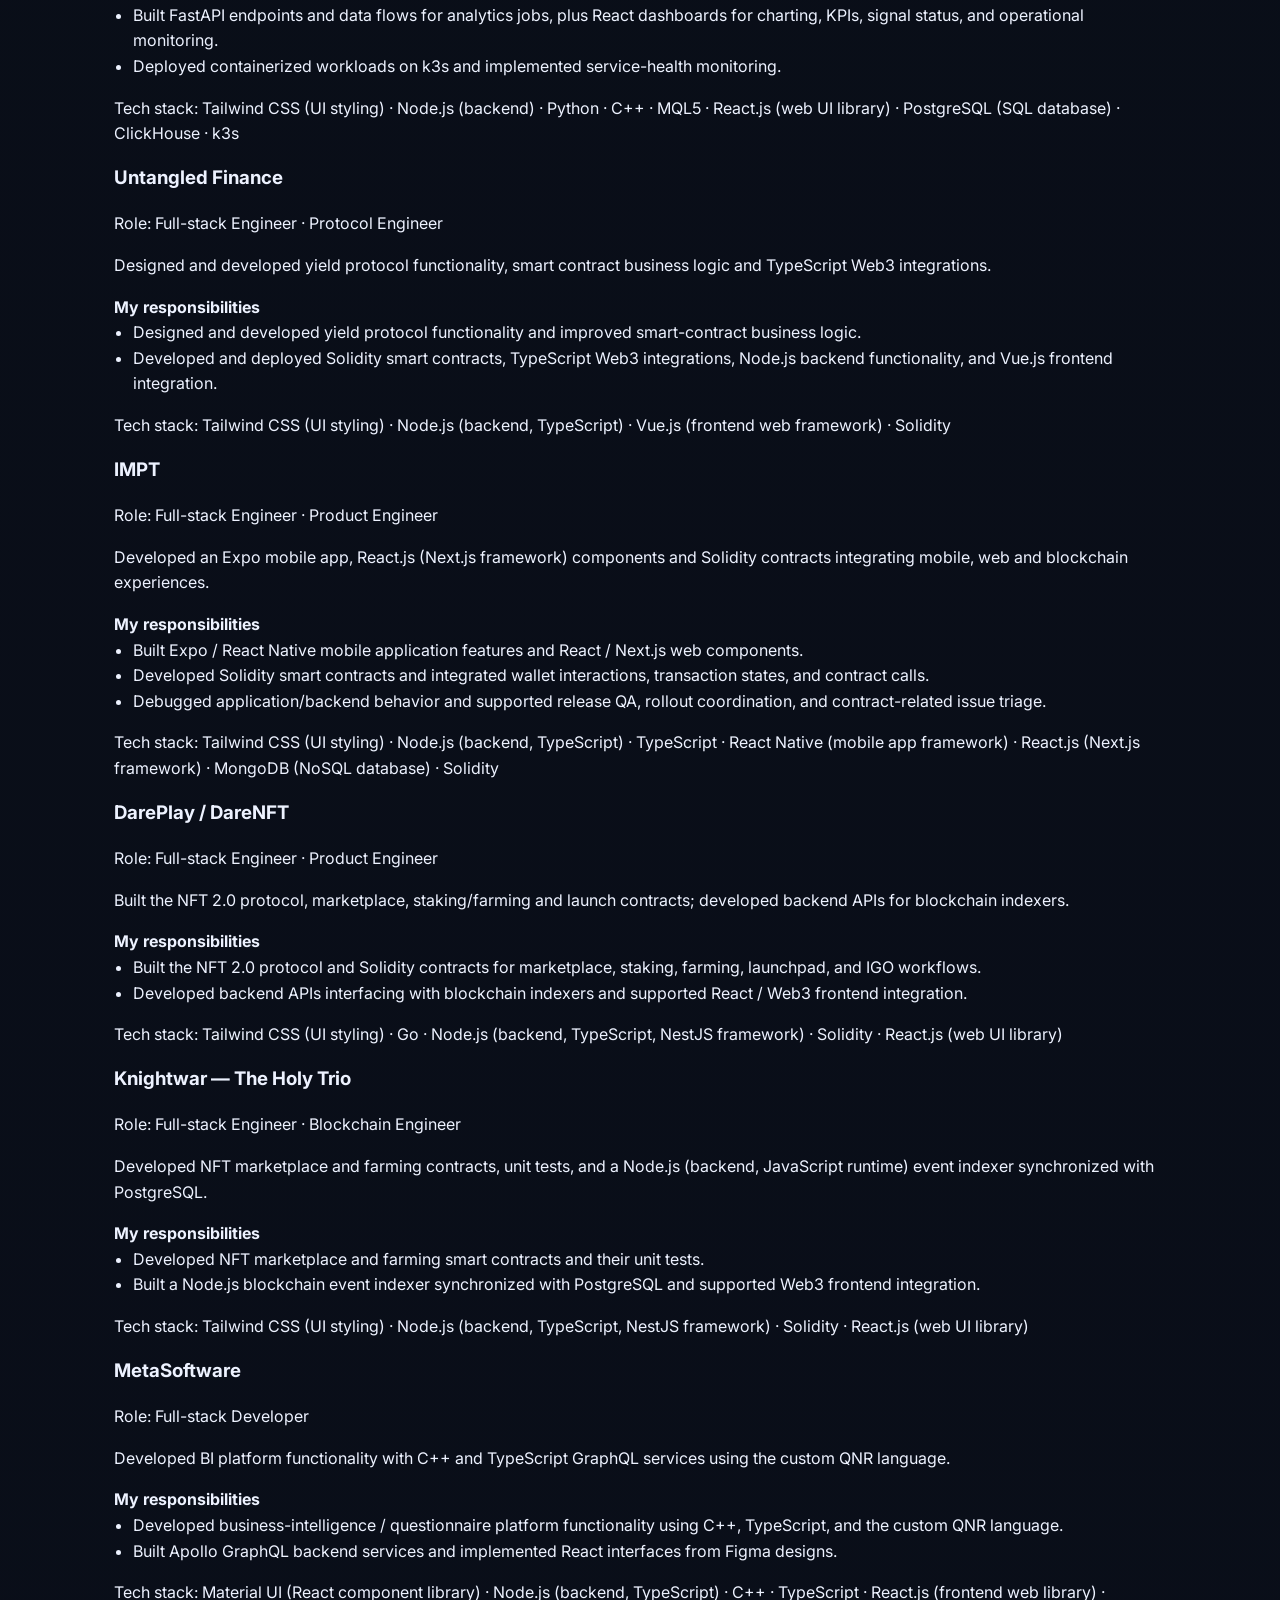
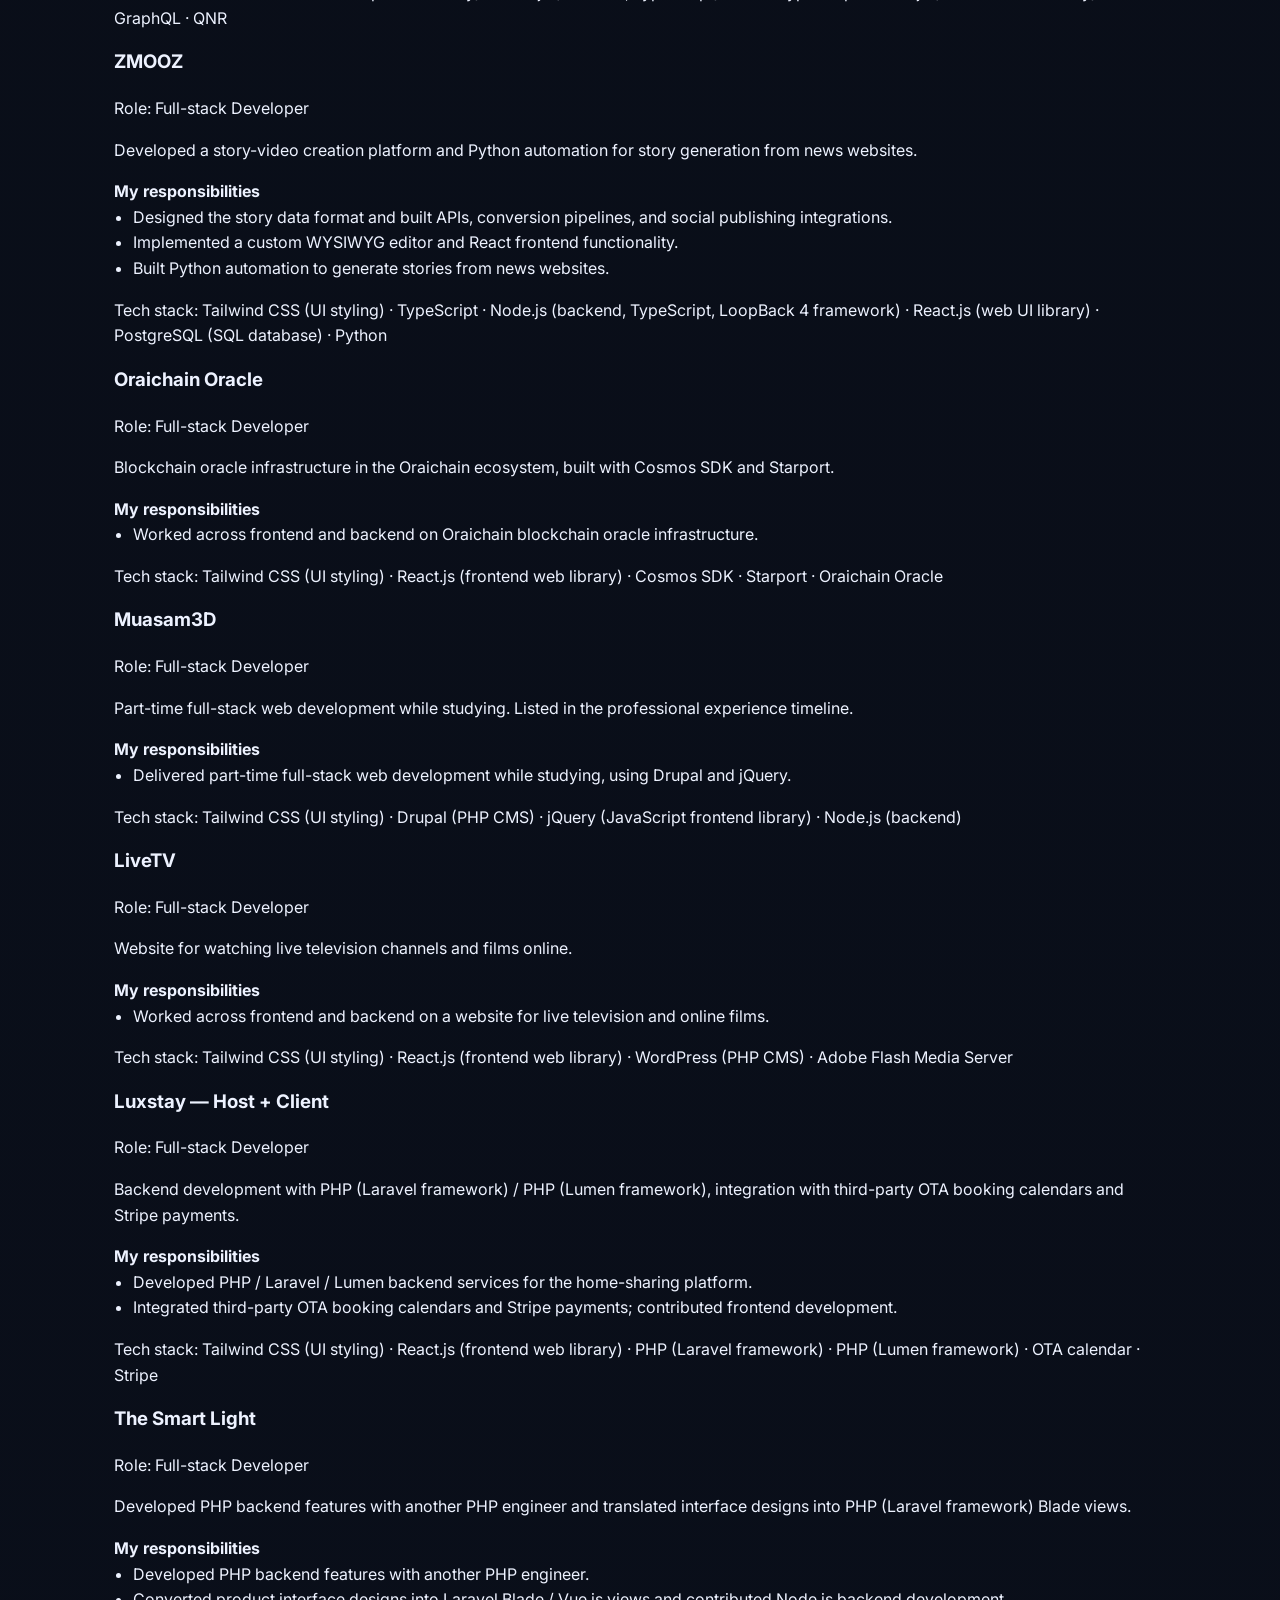
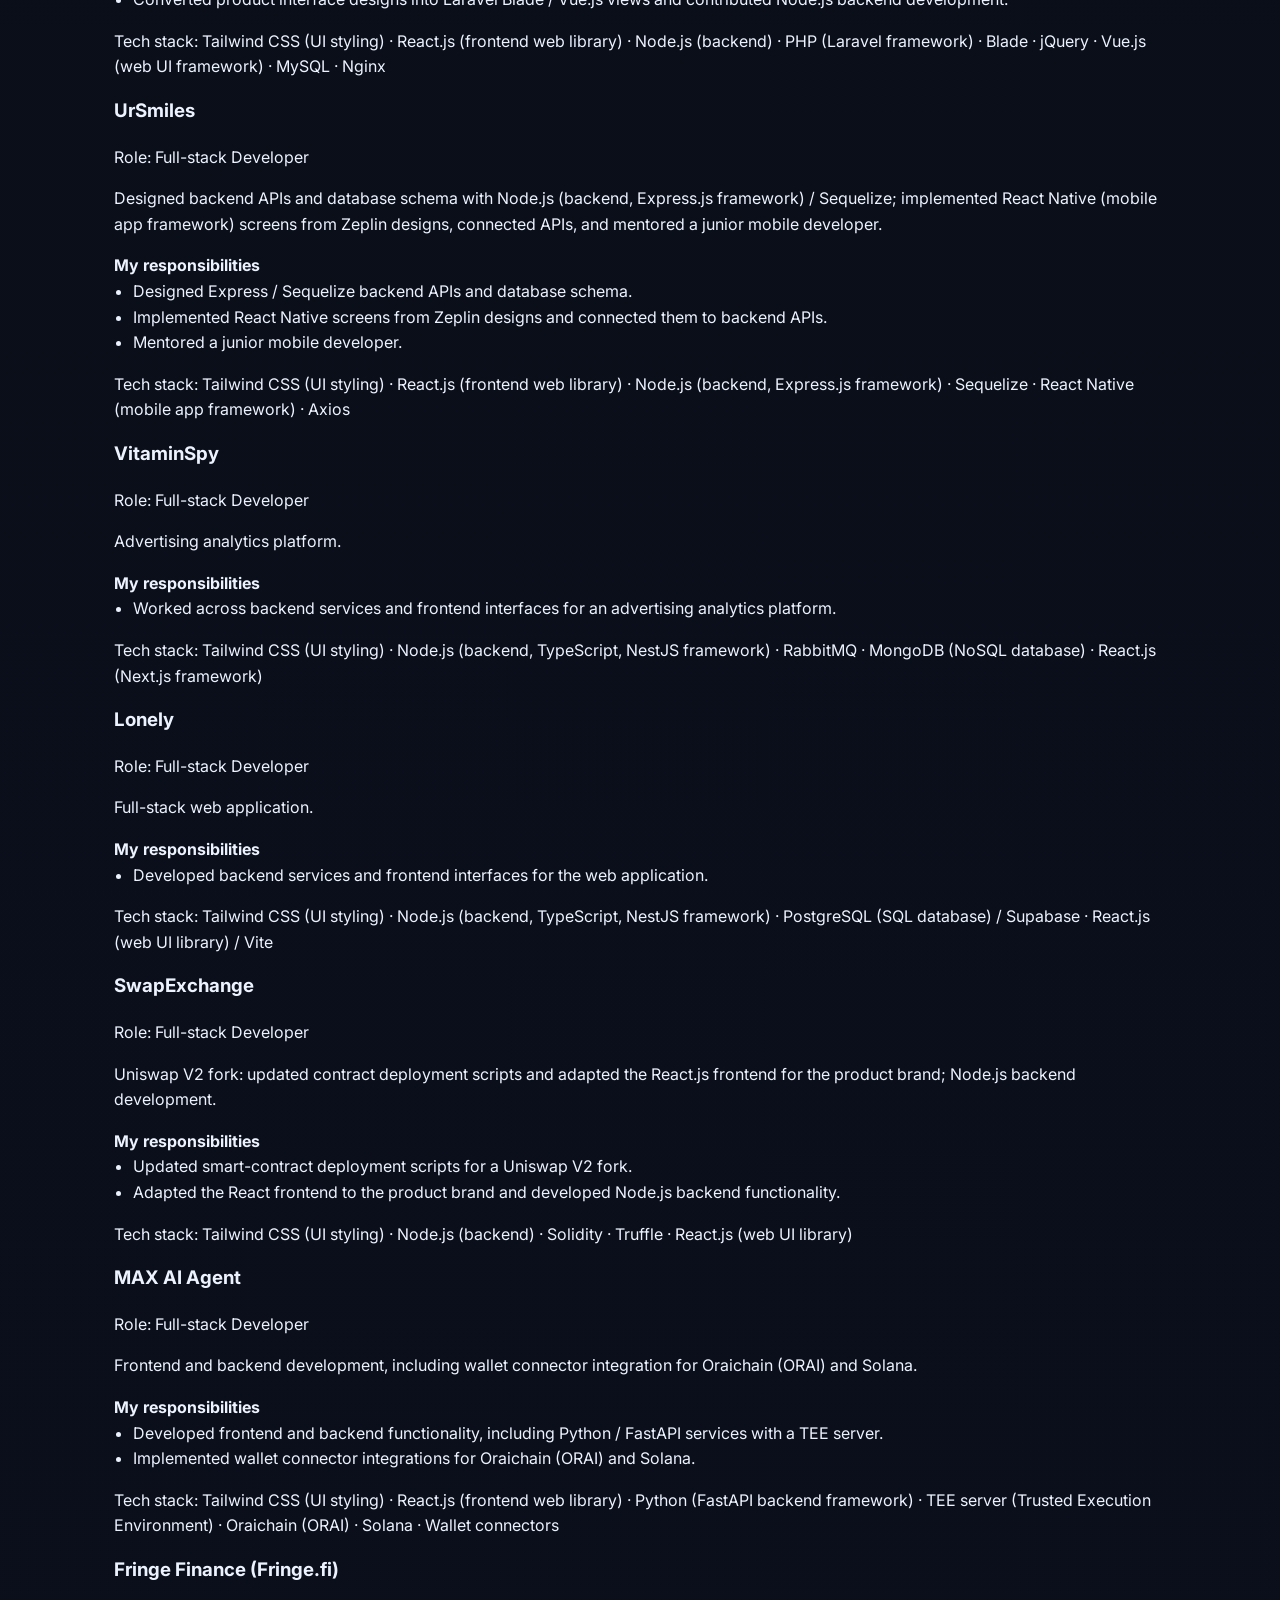
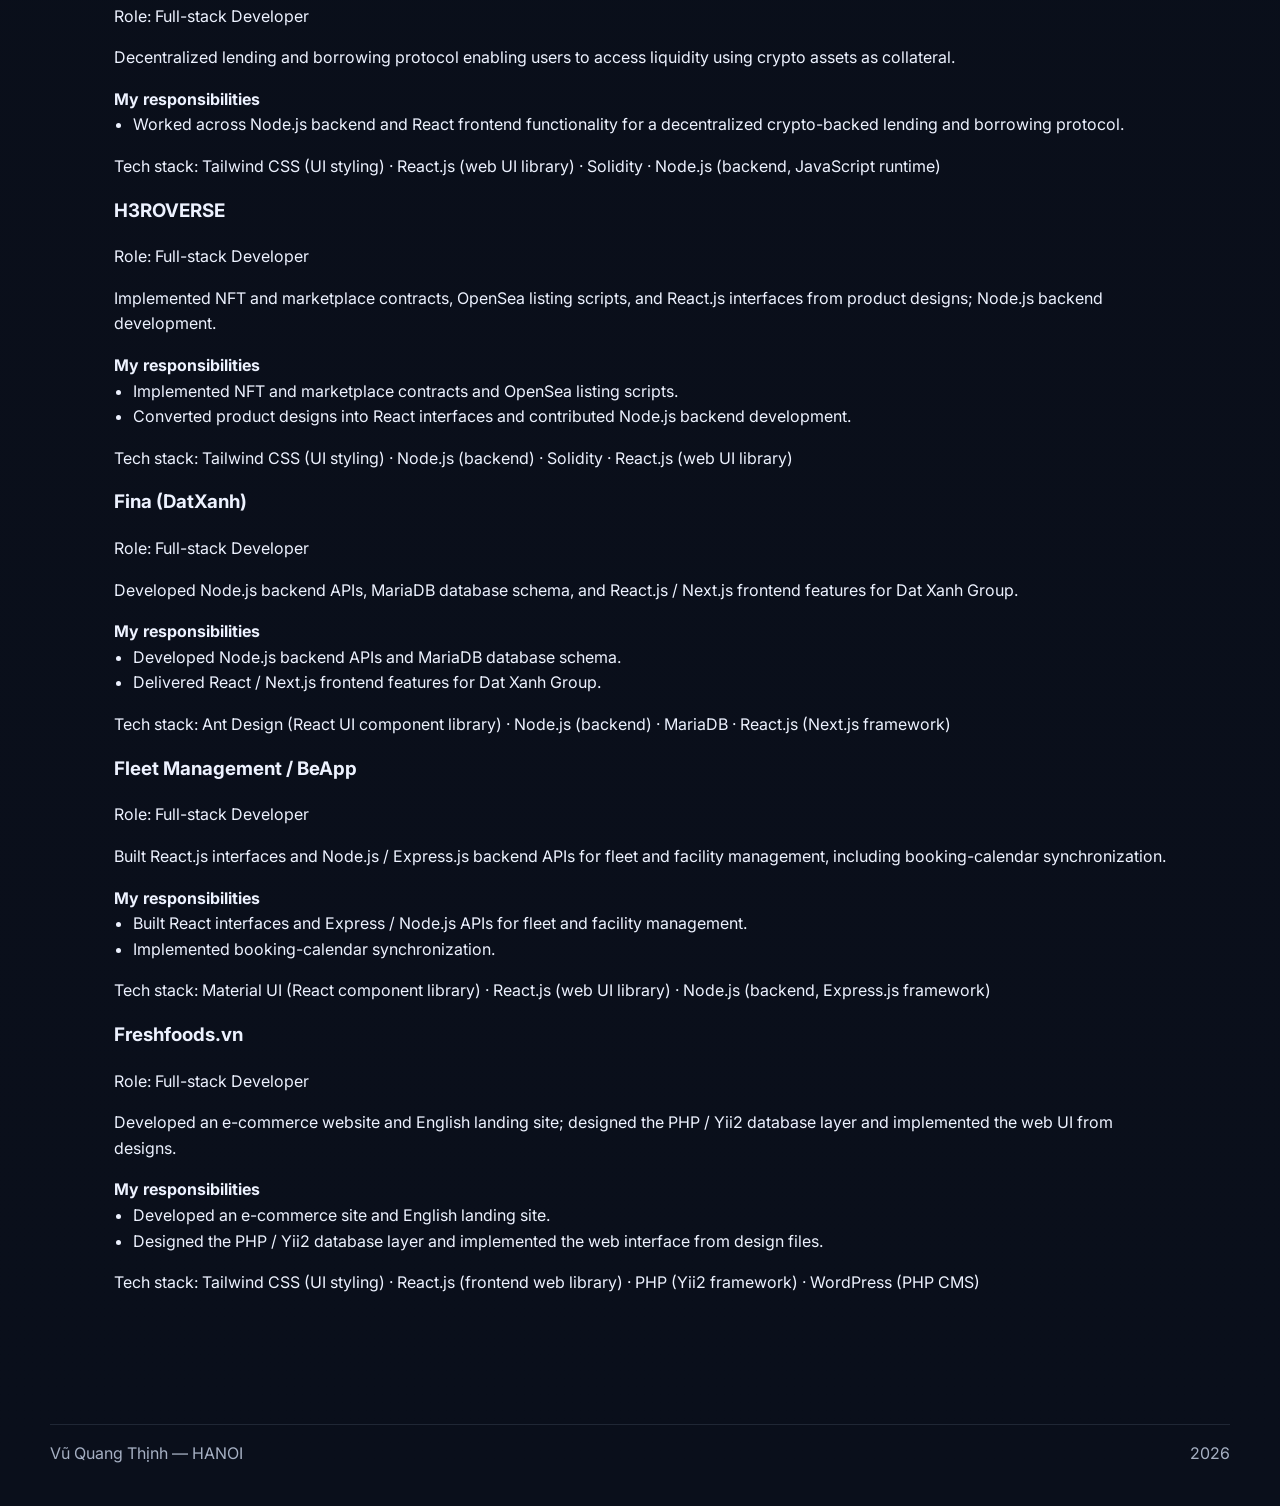
==== commit fe8876b3: "Restore explicit personal responsibilities for all 24 projects" ====
--- a/resume.html
+++ b/resume.html
@@ -905,7 +905,7 @@
           </div>
         </section>
       </div>
-    <section id="complete-project-record" style="max-width:1100px;margin:3rem auto;padding:1.5rem"><h2>Complete project roles &amp; technology stacks</h2><article><h3>Orai IDE / Oraichain Tooling</h3><p>Role: Full-stack Engineer · Cosmos / CosmWasm Integration</p><p>Developer tooling and blockchain integration for Oraichain: wallet connections, smart contract query/execution, ORAI transfers, multi-send transactions, fee allowances, and RPC/LCD integration.</p><p>Tech stack: Tailwind CSS (UI styling) · React.js (frontend web library) · Node.js (backend, TypeScript) · CosmJS · CosmWasm · TypeScript · Oraichain RPC/LCD</p></article><article><h3>AmbuSun RCM</h3><p>Role: Full-stack Engineer · Product Engineer</p><p>Developed reporting, denial management and AI chat modules; implemented APIs, data models, dashboards and revenue operations workflows.</p><p>Tech stack: Tailwind CSS (UI styling) · Python · Node.js (backend) · TypeScript · React.js (Next.js framework) · PostgreSQL (SQL database) · GenAI · RAG · Google Cloud Run</p></article><article><h3>Quantizero</h3><p>Role: Full-stack Engineer · Product Engineer</p><p>Developed semi-HFT features, financial analytics APIs, trading signals and interactive dashboards; deployed workloads on k3s.</p><p>Tech stack: Tailwind CSS (UI styling) · Node.js (backend) · Python · C++ · MQL5 · React.js (web UI library) · PostgreSQL (SQL database) · ClickHouse · k3s</p></article><article><h3>Untangled Finance</h3><p>Role: Full-stack Engineer · Protocol Engineer</p><p>Designed and developed yield protocol functionality, smart contract business logic and TypeScript Web3 integrations.</p><p>Tech stack: Tailwind CSS (UI styling) · Node.js (backend, TypeScript) · Vue.js (frontend web framework) · Solidity</p></article><article><h3>IMPT</h3><p>Role: Full-stack Engineer · Product Engineer</p><p>Developed an Expo mobile app, React.js (Next.js framework) components and Solidity contracts integrating mobile, web and blockchain experiences.</p><p>Tech stack: Tailwind CSS (UI styling) · Node.js (backend, TypeScript) · TypeScript · React Native (mobile app framework) · React.js (Next.js framework) · MongoDB (NoSQL database) · Solidity</p></article><article><h3>DarePlay / DareNFT</h3><p>Role: Full-stack Engineer · Product Engineer</p><p>Built the NFT 2.0 protocol, marketplace, staking/farming and launch contracts; developed backend APIs for blockchain indexers.</p><p>Tech stack: Tailwind CSS (UI styling) · Go · Node.js (backend, TypeScript, NestJS framework) · Solidity · React.js (web UI library)</p></article><article><h3>Knightwar — The Holy Trio</h3><p>Role: Full-stack Engineer · Blockchain Engineer</p><p>Developed NFT marketplace and farming contracts, unit tests, and a Node.js (backend, JavaScript runtime) event indexer synchronized with PostgreSQL.</p><p>Tech stack: Tailwind CSS (UI styling) · Node.js (backend, TypeScript, NestJS framework) · Solidity · React.js (web UI library)</p></article><article><h3>MetaSoftware</h3><p>Role: Full-stack Developer</p><p>Developed BI platform functionality with C++ and TypeScript GraphQL services using the custom QNR language.</p><p>Tech stack: Material UI (React component library) · Node.js (backend, TypeScript) · C++ · TypeScript · React.js (frontend web library) · GraphQL · QNR</p></article><article><h3>ZMOOZ</h3><p>Role: Full-stack Developer</p><p>Developed a story-video creation platform and Python automation for story generation from news websites.</p><p>Tech stack: Tailwind CSS (UI styling) · TypeScript · Node.js (backend, TypeScript, LoopBack 4 framework) · React.js (web UI library) · PostgreSQL (SQL database) · Python</p></article><article><h3>Oraichain Oracle</h3><p>Role: Full-stack Developer</p><p>Blockchain oracle infrastructure in the Oraichain ecosystem, built with Cosmos SDK and Starport.</p><p>Tech stack: Tailwind CSS (UI styling) · React.js (frontend web library) · Cosmos SDK · Starport · Oraichain Oracle</p></article><article><h3>Muasam3D</h3><p>Role: Full-stack Developer</p><p>Part-time full-stack web development while studying. Listed in the professional experience timeline.</p><p>Tech stack: Tailwind CSS (UI styling) · Drupal (PHP CMS) · jQuery (JavaScript frontend library) · Node.js (backend)</p></article><article><h3>LiveTV</h3><p>Role: Full-stack Developer</p><p>Website for watching live television channels and films online.</p><p>Tech stack: Tailwind CSS (UI styling) · React.js (frontend web library) · WordPress (PHP CMS) · Adobe Flash Media Server</p></article><article><h3>Luxstay — Host + Client</h3><p>Role: Full-stack Developer</p><p>Backend development with PHP (Laravel framework) / PHP (Lumen framework), integration with third-party OTA booking calendars and Stripe payments.</p><p>Tech stack: Tailwind CSS (UI styling) · React.js (frontend web library) · PHP (Laravel framework) · PHP (Lumen framework) · OTA calendar · Stripe</p></article><article><h3>The Smart Light</h3><p>Role: Full-stack Developer</p><p>Developed PHP backend features with another PHP engineer and translated interface designs into PHP (Laravel framework) Blade views.</p><p>Tech stack: Tailwind CSS (UI styling) · React.js (frontend web library) · Node.js (backend) · PHP (Laravel framework) · Blade · jQuery · Vue.js (web UI framework) · MySQL · Nginx</p></article><article><h3>UrSmiles</h3><p>Role: Full-stack Developer</p><p>Designed backend APIs and database schema with Node.js (backend, Express.js framework) / Sequelize; implemented React Native (mobile app framework) screens from Zeplin designs, connected APIs, and mentored a junior mobile developer.</p><p>Tech stack: Tailwind CSS (UI styling) · React.js (frontend web library) · Node.js (backend, Express.js framework) · Sequelize · React Native (mobile app framework) · Axios</p></article><article><h3>VitaminSpy</h3><p>Role: Full-stack Developer</p><p>Advertising analytics platform.</p><p>Tech stack: Tailwind CSS (UI styling) · Node.js (backend, TypeScript, NestJS framework) · RabbitMQ · MongoDB (NoSQL database) · React.js (Next.js framework)</p></article><article><h3>Lonely</h3><p>Role: Full-stack Developer</p><p>Full-stack web application.</p><p>Tech stack: Tailwind CSS (UI styling) · Node.js (backend, TypeScript, NestJS framework) · PostgreSQL (SQL database) / Supabase · React.js (web UI library) / Vite</p></article><article><h3>SwapExchange</h3><p>Role: Full-stack Developer</p><p>Uniswap V2 fork: updated contract deployment scripts and adapted the React.js frontend for the product brand; Node.js backend development.</p><p>Tech stack: Tailwind CSS (UI styling) · Node.js (backend) · Solidity · Truffle · React.js (web UI library)</p></article><article><h3>MAX AI Agent</h3><p>Role: Full-stack Developer</p><p>Frontend and backend development, including wallet connector integration for Oraichain (ORAI) and Solana.</p><p>Tech stack: Tailwind CSS (UI styling) · React.js (frontend web library) · Python (FastAPI backend framework) · TEE server (Trusted Execution Environment) · Oraichain (ORAI) · Solana · Wallet connectors</p></article><article><h3>Fringe Finance (Fringe.fi)</h3><p>Role: Full-stack Developer</p><p>Decentralized lending and borrowing protocol enabling users to access liquidity using crypto assets as collateral.</p><p>Tech stack: Tailwind CSS (UI styling) · React.js (web UI library) · Solidity · Node.js (backend, JavaScript runtime)</p></article><article><h3>H3ROVERSE</h3><p>Role: Full-stack Developer</p><p>Implemented NFT and marketplace contracts, OpenSea listing scripts, and React.js interfaces from product designs; Node.js backend development.</p><p>Tech stack: Tailwind CSS (UI styling) · Node.js (backend) · Solidity · React.js (web UI library)</p></article><article><h3>Fina (DatXanh)</h3><p>Role: Full-stack Developer</p><p>Developed Node.js backend APIs, MariaDB database schema, and React.js / Next.js frontend features for Dat Xanh Group.</p><p>Tech stack: Ant Design (React UI component library) · Node.js (backend) · MariaDB · React.js (Next.js framework)</p></article><article><h3>Fleet Management / BeApp</h3><p>Role: Full-stack Developer</p><p>Built React.js interfaces and Node.js / Express.js backend APIs for fleet and facility management, including booking-calendar synchronization.</p><p>Tech stack: Material UI (React component library) · React.js (web UI library) · Node.js (backend, Express.js framework)</p></article><article><h3>Freshfoods.vn</h3><p>Role: Full-stack Developer</p><p>Developed an e-commerce website and English landing site; designed the PHP / Yii2 database layer and implemented the web UI from designs.</p><p>Tech stack: Tailwind CSS (UI styling) · React.js (frontend web library) · PHP (Yii2 framework) · WordPress (PHP CMS)</p></article></section></main>
+    <section id="complete-project-record" style="max-width:1100px;margin:3rem auto;padding:1.5rem"><h2>Complete project roles &amp; technology stacks</h2><article><h3>Orai IDE / Oraichain Tooling</h3><p>Role: Full-stack Engineer · Cosmos / CosmWasm Integration</p><p>Developer tooling and blockchain integration for Oraichain: wallet connections, smart contract query/execution, ORAI transfers, multi-send transactions, fee allowances, and RPC/LCD integration.</p><div class="contributions"><strong>My responsibilities</strong><ul><li>Implemented wallet connections and smart-contract query/execution integrations.</li><li>Built ORAI transfers, multi-send transactions, fee allowance workflows, and Oraichain RPC/LCD integration.</li></ul></div><p>Tech stack: Tailwind CSS (UI styling) · React.js (frontend web library) · Node.js (backend, TypeScript) · CosmJS · CosmWasm · TypeScript · Oraichain RPC/LCD</p></article><article><h3>AmbuSun RCM</h3><p>Role: Full-stack Engineer · Product Engineer</p><p>Developed reporting, denial management and AI chat modules; implemented APIs, data models, dashboards and revenue operations workflows.</p><div class="contributions"><strong>My responsibilities</strong><ul><li>Developed reporting, denial management, and AI chat modules.</li><li>Implemented backend APIs, data models, dashboards, and revenue operations workflows supporting claim visibility and denial follow-up.</li></ul></div><p>Tech stack: Tailwind CSS (UI styling) · Python · Node.js (backend) · TypeScript · React.js (Next.js framework) · PostgreSQL (SQL database) · GenAI · RAG · Google Cloud Run</p></article><article><h3>Quantizero</h3><p>Role: Full-stack Engineer · Product Engineer</p><p>Developed semi-HFT features, financial analytics APIs, trading signals and interactive dashboards; deployed workloads on k3s.</p><div class="contributions"><strong>My responsibilities</strong><ul><li>Developed semi-HFT features, financial analytics services, and trading signals.</li><li>Built FastAPI endpoints and data flows for analytics jobs, plus React dashboards for charting, KPIs, signal status, and operational monitoring.</li><li>Deployed containerized workloads on k3s and implemented service-health monitoring.</li></ul></div><p>Tech stack: Tailwind CSS (UI styling) · Node.js (backend) · Python · C++ · MQL5 · React.js (web UI library) · PostgreSQL (SQL database) · ClickHouse · k3s</p></article><article><h3>Untangled Finance</h3><p>Role: Full-stack Engineer · Protocol Engineer</p><p>Designed and developed yield protocol functionality, smart contract business logic and TypeScript Web3 integrations.</p><div class="contributions"><strong>My responsibilities</strong><ul><li>Designed and developed yield protocol functionality and improved smart-contract business logic.</li><li>Developed and deployed Solidity smart contracts, TypeScript Web3 integrations, Node.js backend functionality, and Vue.js frontend integration.</li></ul></div><p>Tech stack: Tailwind CSS (UI styling) · Node.js (backend, TypeScript) · Vue.js (frontend web framework) · Solidity</p></article><article><h3>IMPT</h3><p>Role: Full-stack Engineer · Product Engineer</p><p>Developed an Expo mobile app, React.js (Next.js framework) components and Solidity contracts integrating mobile, web and blockchain experiences.</p><div class="contributions"><strong>My responsibilities</strong><ul><li>Built Expo / React Native mobile application features and React / Next.js web components.</li><li>Developed Solidity smart contracts and integrated wallet interactions, transaction states, and contract calls.</li><li>Debugged application/backend behavior and supported release QA, rollout coordination, and contract-related issue triage.</li></ul></div><p>Tech stack: Tailwind CSS (UI styling) · Node.js (backend, TypeScript) · TypeScript · React Native (mobile app framework) · React.js (Next.js framework) · MongoDB (NoSQL database) · Solidity</p></article><article><h3>DarePlay / DareNFT</h3><p>Role: Full-stack Engineer · Product Engineer</p><p>Built the NFT 2.0 protocol, marketplace, staking/farming and launch contracts; developed backend APIs for blockchain indexers.</p><div class="contributions"><strong>My responsibilities</strong><ul><li>Built the NFT 2.0 protocol and Solidity contracts for marketplace, staking, farming, launchpad, and IGO workflows.</li><li>Developed backend APIs interfacing with blockchain indexers and supported React / Web3 frontend integration.</li></ul></div><p>Tech stack: Tailwind CSS (UI styling) · Go · Node.js (backend, TypeScript, NestJS framework) · Solidity · React.js (web UI library)</p></article><article><h3>Knightwar — The Holy Trio</h3><p>Role: Full-stack Engineer · Blockchain Engineer</p><p>Developed NFT marketplace and farming contracts, unit tests, and a Node.js (backend, JavaScript runtime) event indexer synchronized with PostgreSQL.</p><div class="contributions"><strong>My responsibilities</strong><ul><li>Developed NFT marketplace and farming smart contracts and their unit tests.</li><li>Built a Node.js blockchain event indexer synchronized with PostgreSQL and supported Web3 frontend integration.</li></ul></div><p>Tech stack: Tailwind CSS (UI styling) · Node.js (backend, TypeScript, NestJS framework) · Solidity · React.js (web UI library)</p></article><article><h3>MetaSoftware</h3><p>Role: Full-stack Developer</p><p>Developed BI platform functionality with C++ and TypeScript GraphQL services using the custom QNR language.</p><div class="contributions"><strong>My responsibilities</strong><ul><li>Developed business-intelligence / questionnaire platform functionality using C++, TypeScript, and the custom QNR language.</li><li>Built Apollo GraphQL backend services and implemented React interfaces from Figma designs.</li></ul></div><p>Tech stack: Material UI (React component library) · Node.js (backend, TypeScript) · C++ · TypeScript · React.js (frontend web library) · GraphQL · QNR</p></article><article><h3>ZMOOZ</h3><p>Role: Full-stack Developer</p><p>Developed a story-video creation platform and Python automation for story generation from news websites.</p><div class="contributions"><strong>My responsibilities</strong><ul><li>Designed the story data format and built APIs, conversion pipelines, and social publishing integrations.</li><li>Implemented a custom WYSIWYG editor and React frontend functionality.</li><li>Built Python automation to generate stories from news websites.</li></ul></div><p>Tech stack: Tailwind CSS (UI styling) · TypeScript · Node.js (backend, TypeScript, LoopBack 4 framework) · React.js (web UI library) · PostgreSQL (SQL database) · Python</p></article><article><h3>Oraichain Oracle</h3><p>Role: Full-stack Developer</p><p>Blockchain oracle infrastructure in the Oraichain ecosystem, built with Cosmos SDK and Starport.</p><div class="contributions"><strong>My responsibilities</strong><ul><li>Worked across frontend and backend on Oraichain blockchain oracle infrastructure.</li></ul></div><p>Tech stack: Tailwind CSS (UI styling) · React.js (frontend web library) · Cosmos SDK · Starport · Oraichain Oracle</p></article><article><h3>Muasam3D</h3><p>Role: Full-stack Developer</p><p>Part-time full-stack web development while studying. Listed in the professional experience timeline.</p><div class="contributions"><strong>My responsibilities</strong><ul><li>Delivered part-time full-stack web development while studying, using Drupal and jQuery.</li></ul></div><p>Tech stack: Tailwind CSS (UI styling) · Drupal (PHP CMS) · jQuery (JavaScript frontend library) · Node.js (backend)</p></article><article><h3>LiveTV</h3><p>Role: Full-stack Developer</p><p>Website for watching live television channels and films online.</p><div class="contributions"><strong>My responsibilities</strong><ul><li>Worked across frontend and backend on a website for live television and online films.</li></ul></div><p>Tech stack: Tailwind CSS (UI styling) · React.js (frontend web library) · WordPress (PHP CMS) · Adobe Flash Media Server</p></article><article><h3>Luxstay — Host + Client</h3><p>Role: Full-stack Developer</p><p>Backend development with PHP (Laravel framework) / PHP (Lumen framework), integration with third-party OTA booking calendars and Stripe payments.</p><div class="contributions"><strong>My responsibilities</strong><ul><li>Developed PHP / Laravel / Lumen backend services for the home-sharing platform.</li><li>Integrated third-party OTA booking calendars and Stripe payments; contributed frontend development.</li></ul></div><p>Tech stack: Tailwind CSS (UI styling) · React.js (frontend web library) · PHP (Laravel framework) · PHP (Lumen framework) · OTA calendar · Stripe</p></article><article><h3>The Smart Light</h3><p>Role: Full-stack Developer</p><p>Developed PHP backend features with another PHP engineer and translated interface designs into PHP (Laravel framework) Blade views.</p><div class="contributions"><strong>My responsibilities</strong><ul><li>Developed PHP backend features with another PHP engineer.</li><li>Converted product interface designs into Laravel Blade / Vue.js views and contributed Node.js backend development.</li></ul></div><p>Tech stack: Tailwind CSS (UI styling) · React.js (frontend web library) · Node.js (backend) · PHP (Laravel framework) · Blade · jQuery · Vue.js (web UI framework) · MySQL · Nginx</p></article><article><h3>UrSmiles</h3><p>Role: Full-stack Developer</p><p>Designed backend APIs and database schema with Node.js (backend, Express.js framework) / Sequelize; implemented React Native (mobile app framework) screens from Zeplin designs, connected APIs, and mentored a junior mobile developer.</p><div class="contributions"><strong>My responsibilities</strong><ul><li>Designed Express / Sequelize backend APIs and database schema.</li><li>Implemented React Native screens from Zeplin designs and connected them to backend APIs.</li><li>Mentored a junior mobile developer.</li></ul></div><p>Tech stack: Tailwind CSS (UI styling) · React.js (frontend web library) · Node.js (backend, Express.js framework) · Sequelize · React Native (mobile app framework) · Axios</p></article><article><h3>VitaminSpy</h3><p>Role: Full-stack Developer</p><p>Advertising analytics platform.</p><div class="contributions"><strong>My responsibilities</strong><ul><li>Worked across backend services and frontend interfaces for an advertising analytics platform.</li></ul></div><p>Tech stack: Tailwind CSS (UI styling) · Node.js (backend, TypeScript, NestJS framework) · RabbitMQ · MongoDB (NoSQL database) · React.js (Next.js framework)</p></article><article><h3>Lonely</h3><p>Role: Full-stack Developer</p><p>Full-stack web application.</p><div class="contributions"><strong>My responsibilities</strong><ul><li>Developed backend services and frontend interfaces for the web application.</li></ul></div><p>Tech stack: Tailwind CSS (UI styling) · Node.js (backend, TypeScript, NestJS framework) · PostgreSQL (SQL database) / Supabase · React.js (web UI library) / Vite</p></article><article><h3>SwapExchange</h3><p>Role: Full-stack Developer</p><p>Uniswap V2 fork: updated contract deployment scripts and adapted the React.js frontend for the product brand; Node.js backend development.</p><div class="contributions"><strong>My responsibilities</strong><ul><li>Updated smart-contract deployment scripts for a Uniswap V2 fork.</li><li>Adapted the React frontend to the product brand and developed Node.js backend functionality.</li></ul></div><p>Tech stack: Tailwind CSS (UI styling) · Node.js (backend) · Solidity · Truffle · React.js (web UI library)</p></article><article><h3>MAX AI Agent</h3><p>Role: Full-stack Developer</p><p>Frontend and backend development, including wallet connector integration for Oraichain (ORAI) and Solana.</p><div class="contributions"><strong>My responsibilities</strong><ul><li>Developed frontend and backend functionality, including Python / FastAPI services with a TEE server.</li><li>Implemented wallet connector integrations for Oraichain (ORAI) and Solana.</li></ul></div><p>Tech stack: Tailwind CSS (UI styling) · React.js (frontend web library) · Python (FastAPI backend framework) · TEE server (Trusted Execution Environment) · Oraichain (ORAI) · Solana · Wallet connectors</p></article><article><h3>Fringe Finance (Fringe.fi)</h3><p>Role: Full-stack Developer</p><p>Decentralized lending and borrowing protocol enabling users to access liquidity using crypto assets as collateral.</p><div class="contributions"><strong>My responsibilities</strong><ul><li>Worked across Node.js backend and React frontend functionality for a decentralized crypto-backed lending and borrowing protocol.</li></ul></div><p>Tech stack: Tailwind CSS (UI styling) · React.js (web UI library) · Solidity · Node.js (backend, JavaScript runtime)</p></article><article><h3>H3ROVERSE</h3><p>Role: Full-stack Developer</p><p>Implemented NFT and marketplace contracts, OpenSea listing scripts, and React.js interfaces from product designs; Node.js backend development.</p><div class="contributions"><strong>My responsibilities</strong><ul><li>Implemented NFT and marketplace contracts and OpenSea listing scripts.</li><li>Converted product designs into React interfaces and contributed Node.js backend development.</li></ul></div><p>Tech stack: Tailwind CSS (UI styling) · Node.js (backend) · Solidity · React.js (web UI library)</p></article><article><h3>Fina (DatXanh)</h3><p>Role: Full-stack Developer</p><p>Developed Node.js backend APIs, MariaDB database schema, and React.js / Next.js frontend features for Dat Xanh Group.</p><div class="contributions"><strong>My responsibilities</strong><ul><li>Developed Node.js backend APIs and MariaDB database schema.</li><li>Delivered React / Next.js frontend features for Dat Xanh Group.</li></ul></div><p>Tech stack: Ant Design (React UI component library) · Node.js (backend) · MariaDB · React.js (Next.js framework)</p></article><article><h3>Fleet Management / BeApp</h3><p>Role: Full-stack Developer</p><p>Built React.js interfaces and Node.js / Express.js backend APIs for fleet and facility management, including booking-calendar synchronization.</p><div class="contributions"><strong>My responsibilities</strong><ul><li>Built React interfaces and Express / Node.js APIs for fleet and facility management.</li><li>Implemented booking-calendar synchronization.</li></ul></div><p>Tech stack: Material UI (React component library) · React.js (web UI library) · Node.js (backend, Express.js framework)</p></article><article><h3>Freshfoods.vn</h3><p>Role: Full-stack Developer</p><p>Developed an e-commerce website and English landing site; designed the PHP / Yii2 database layer and implemented the web UI from designs.</p><div class="contributions"><strong>My responsibilities</strong><ul><li>Developed an e-commerce site and English landing site.</li><li>Designed the PHP / Yii2 database layer and implemented the web interface from design files.</li></ul></div><p>Tech stack: Tailwind CSS (UI styling) · React.js (frontend web library) · PHP (Yii2 framework) · WordPress (PHP CMS)</p></article></section></main>
 
     <footer class="container">
       <span>Vũ Quang Thịnh — HANOI</span>
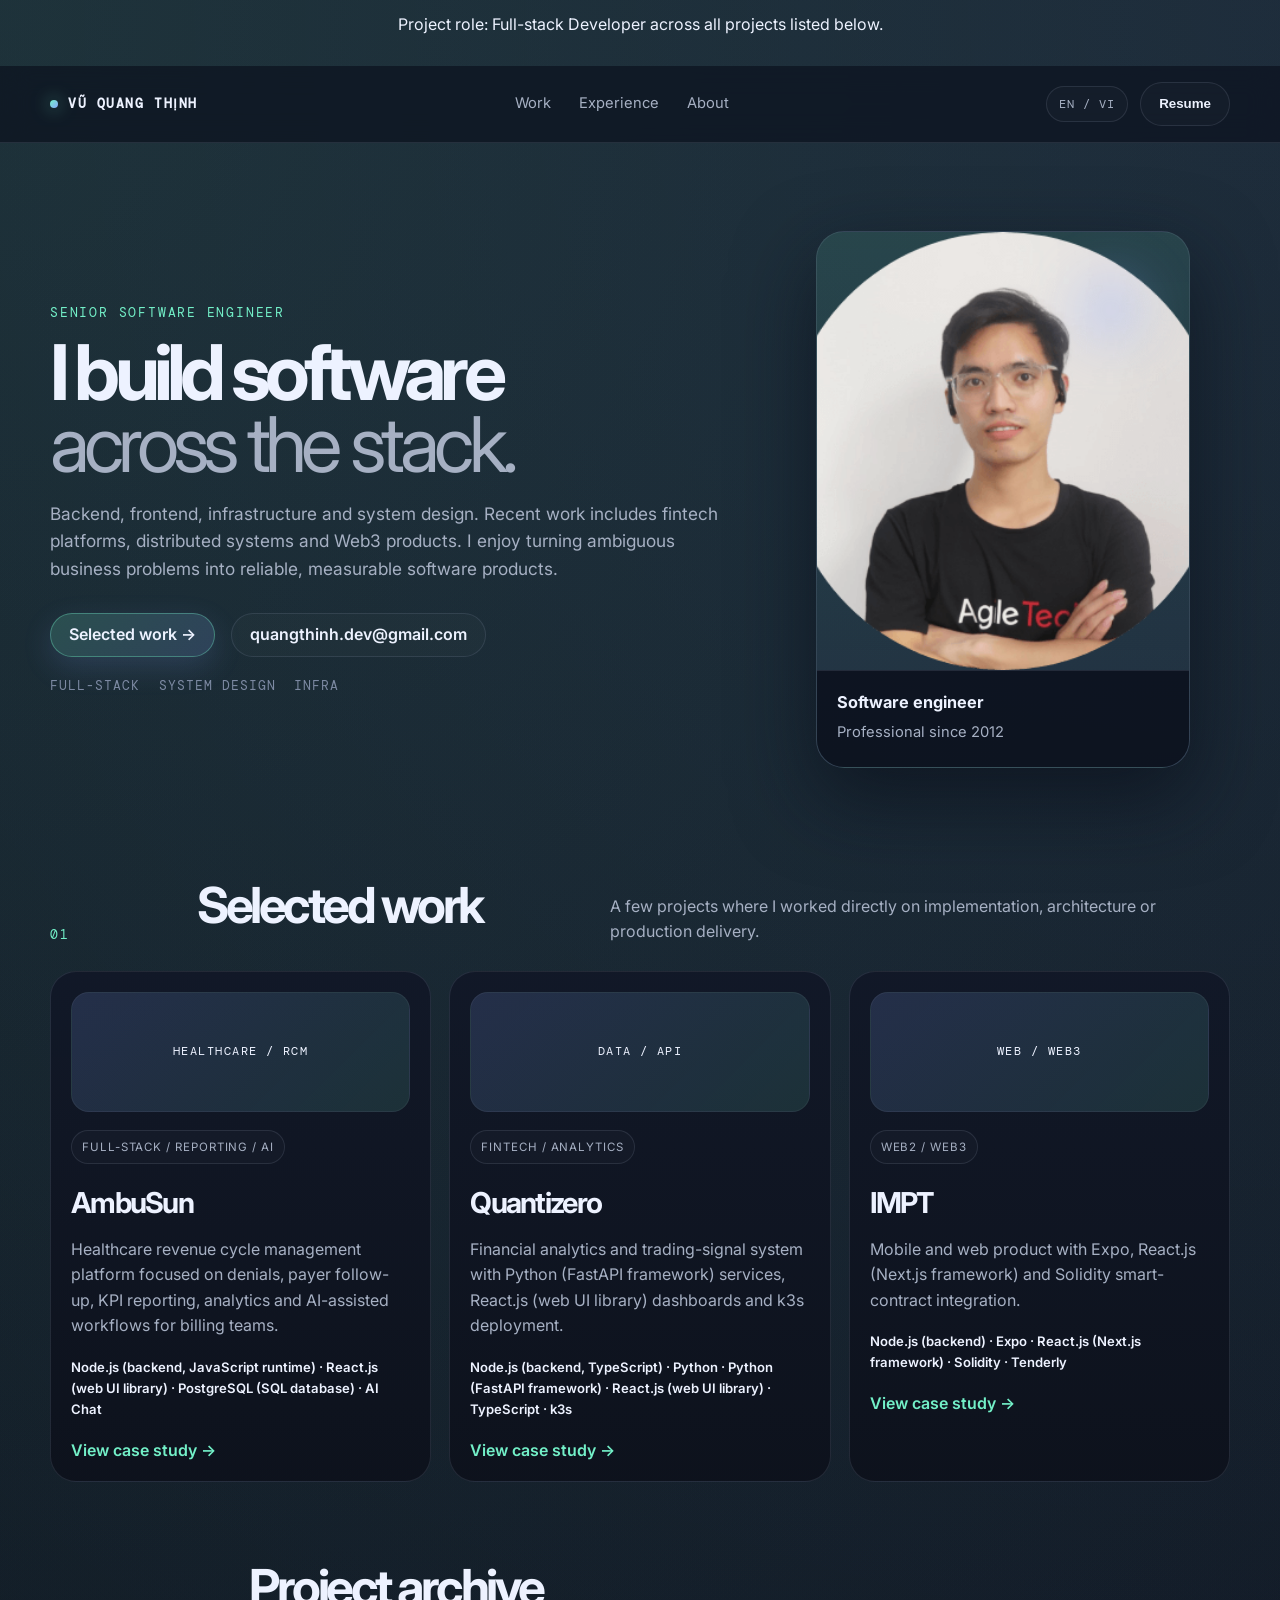
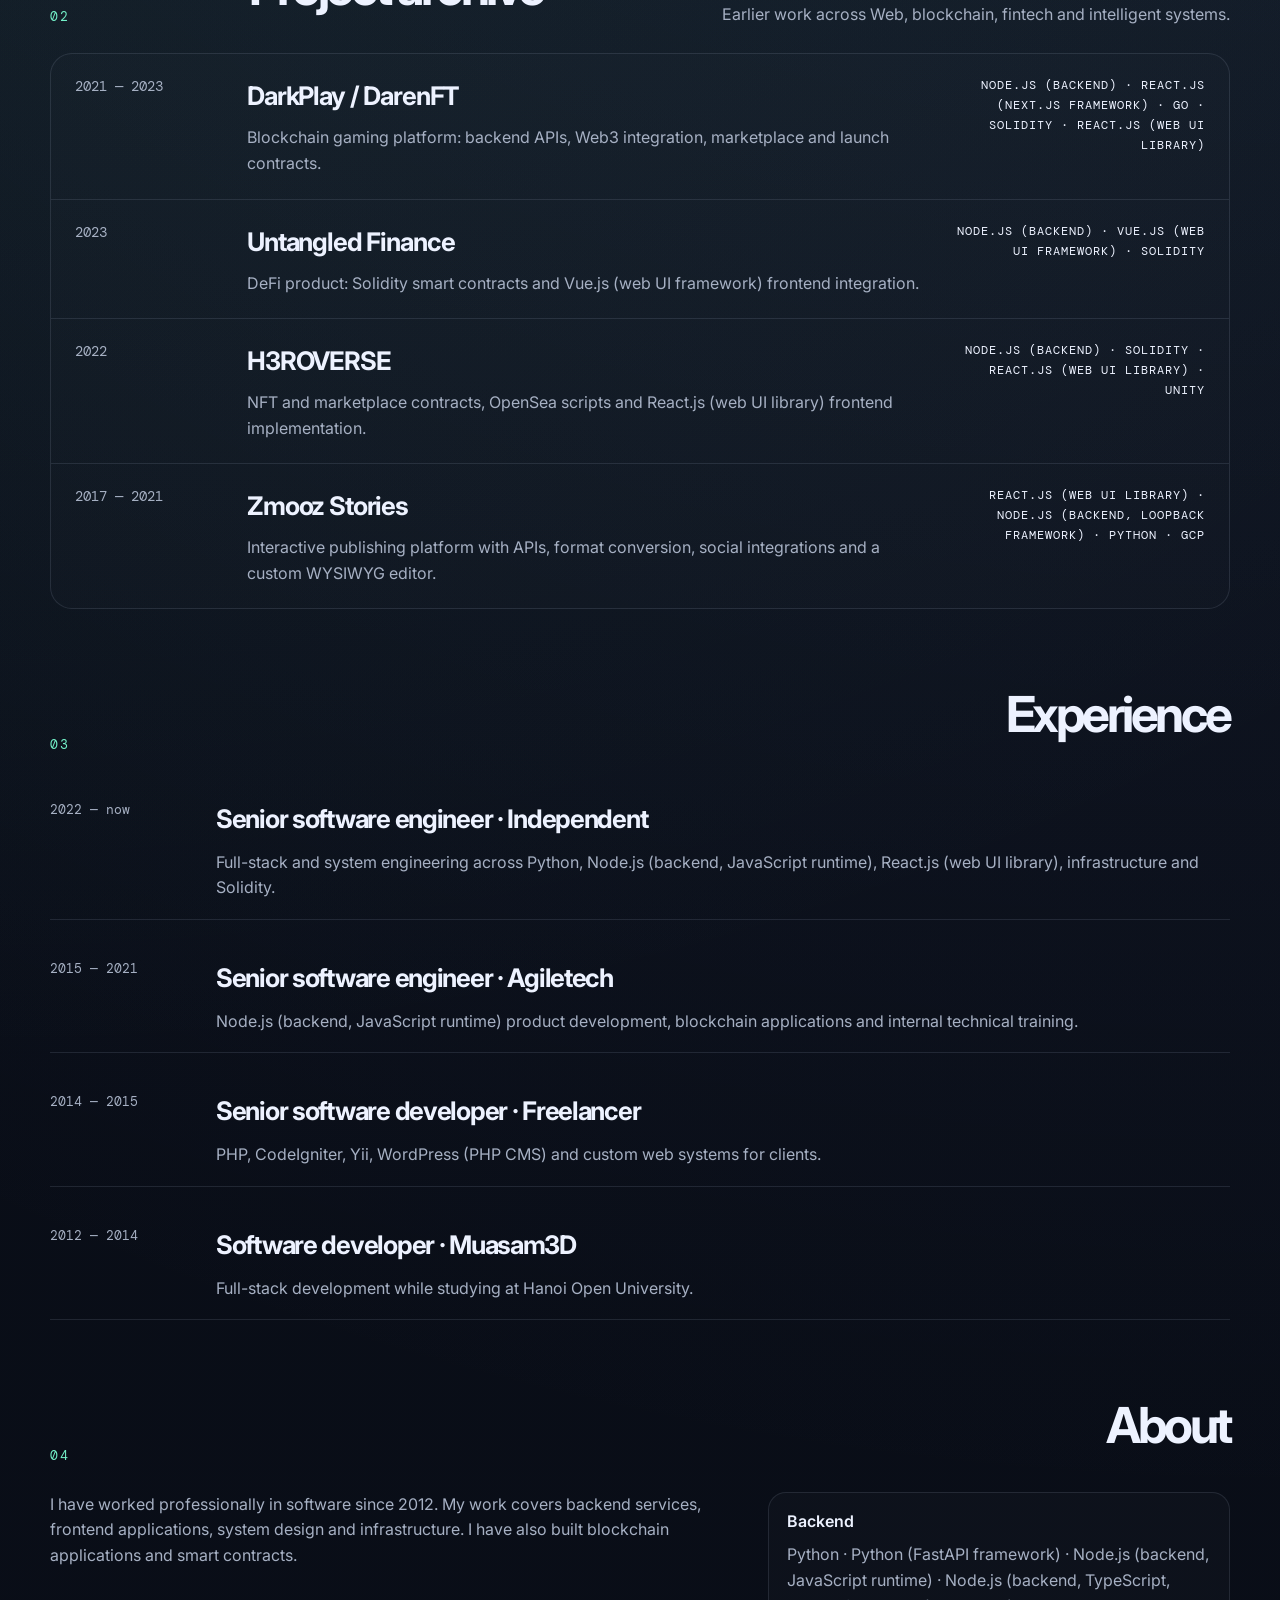
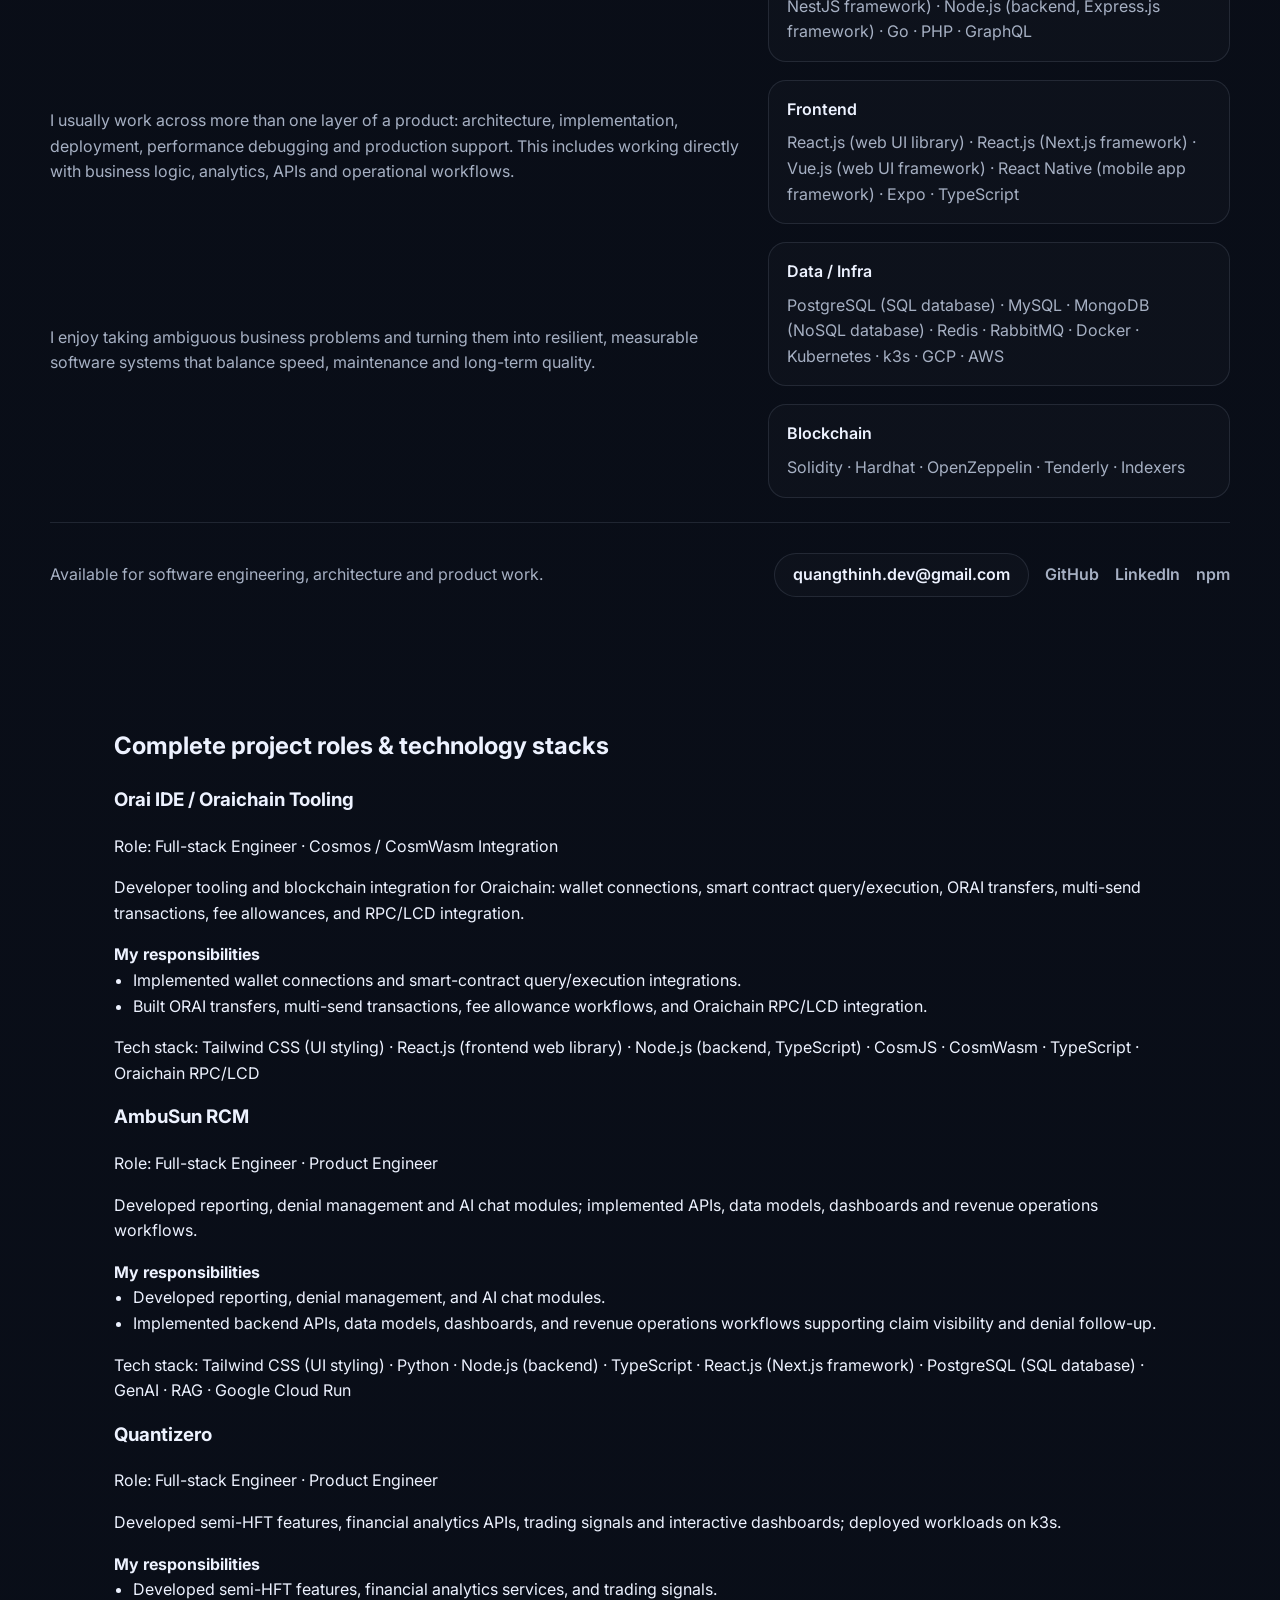
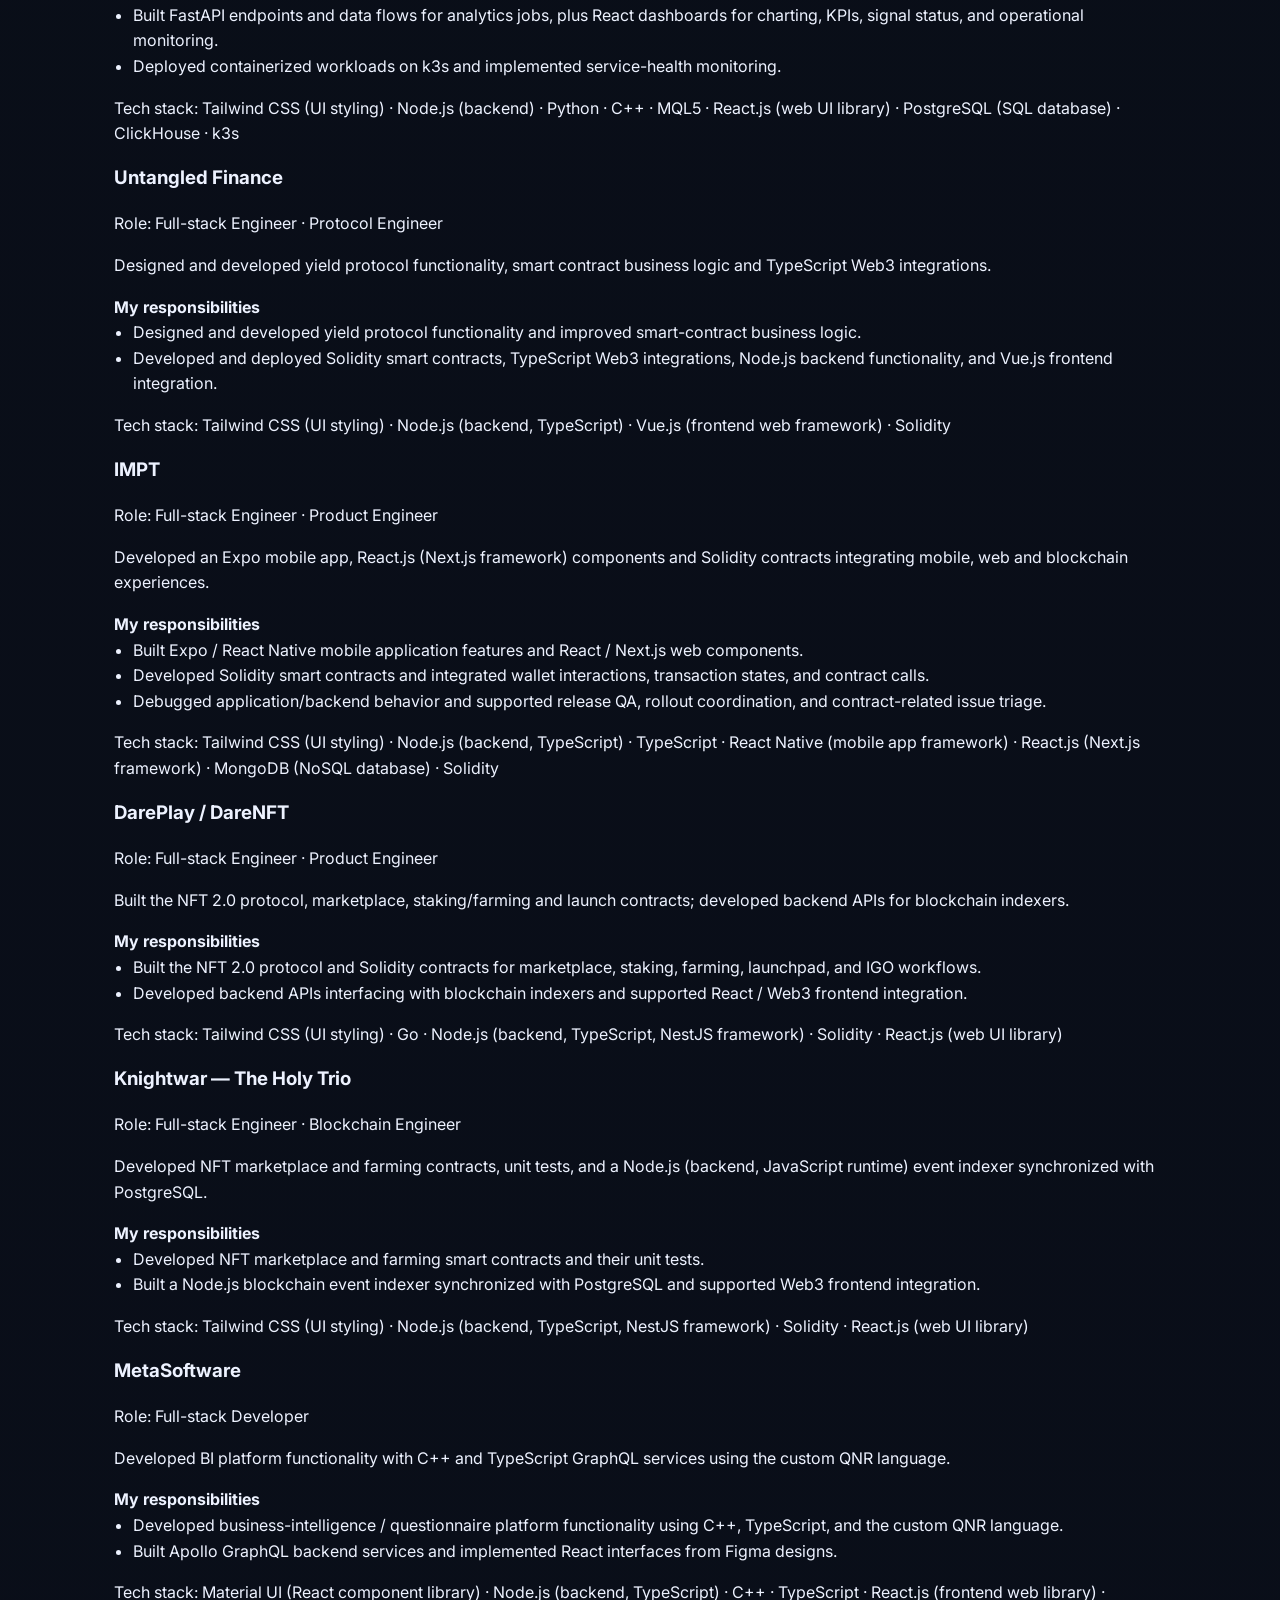
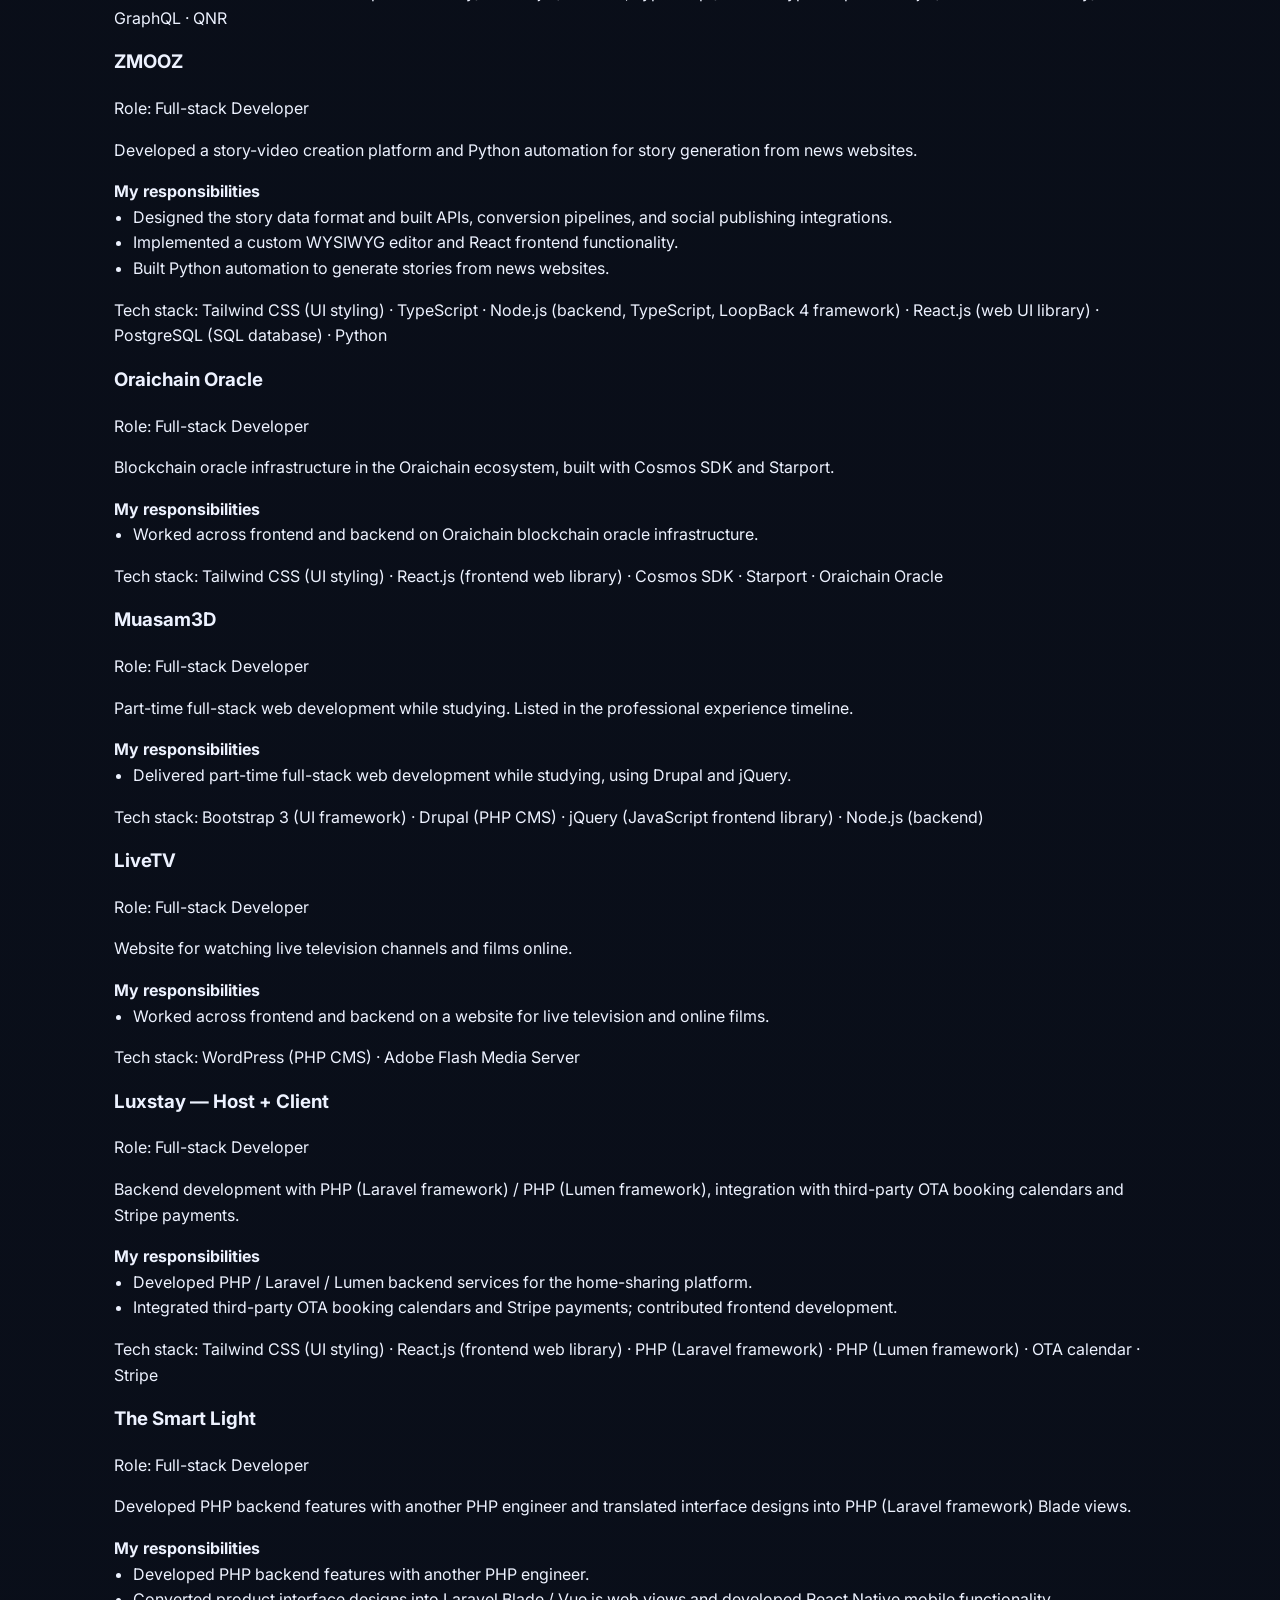
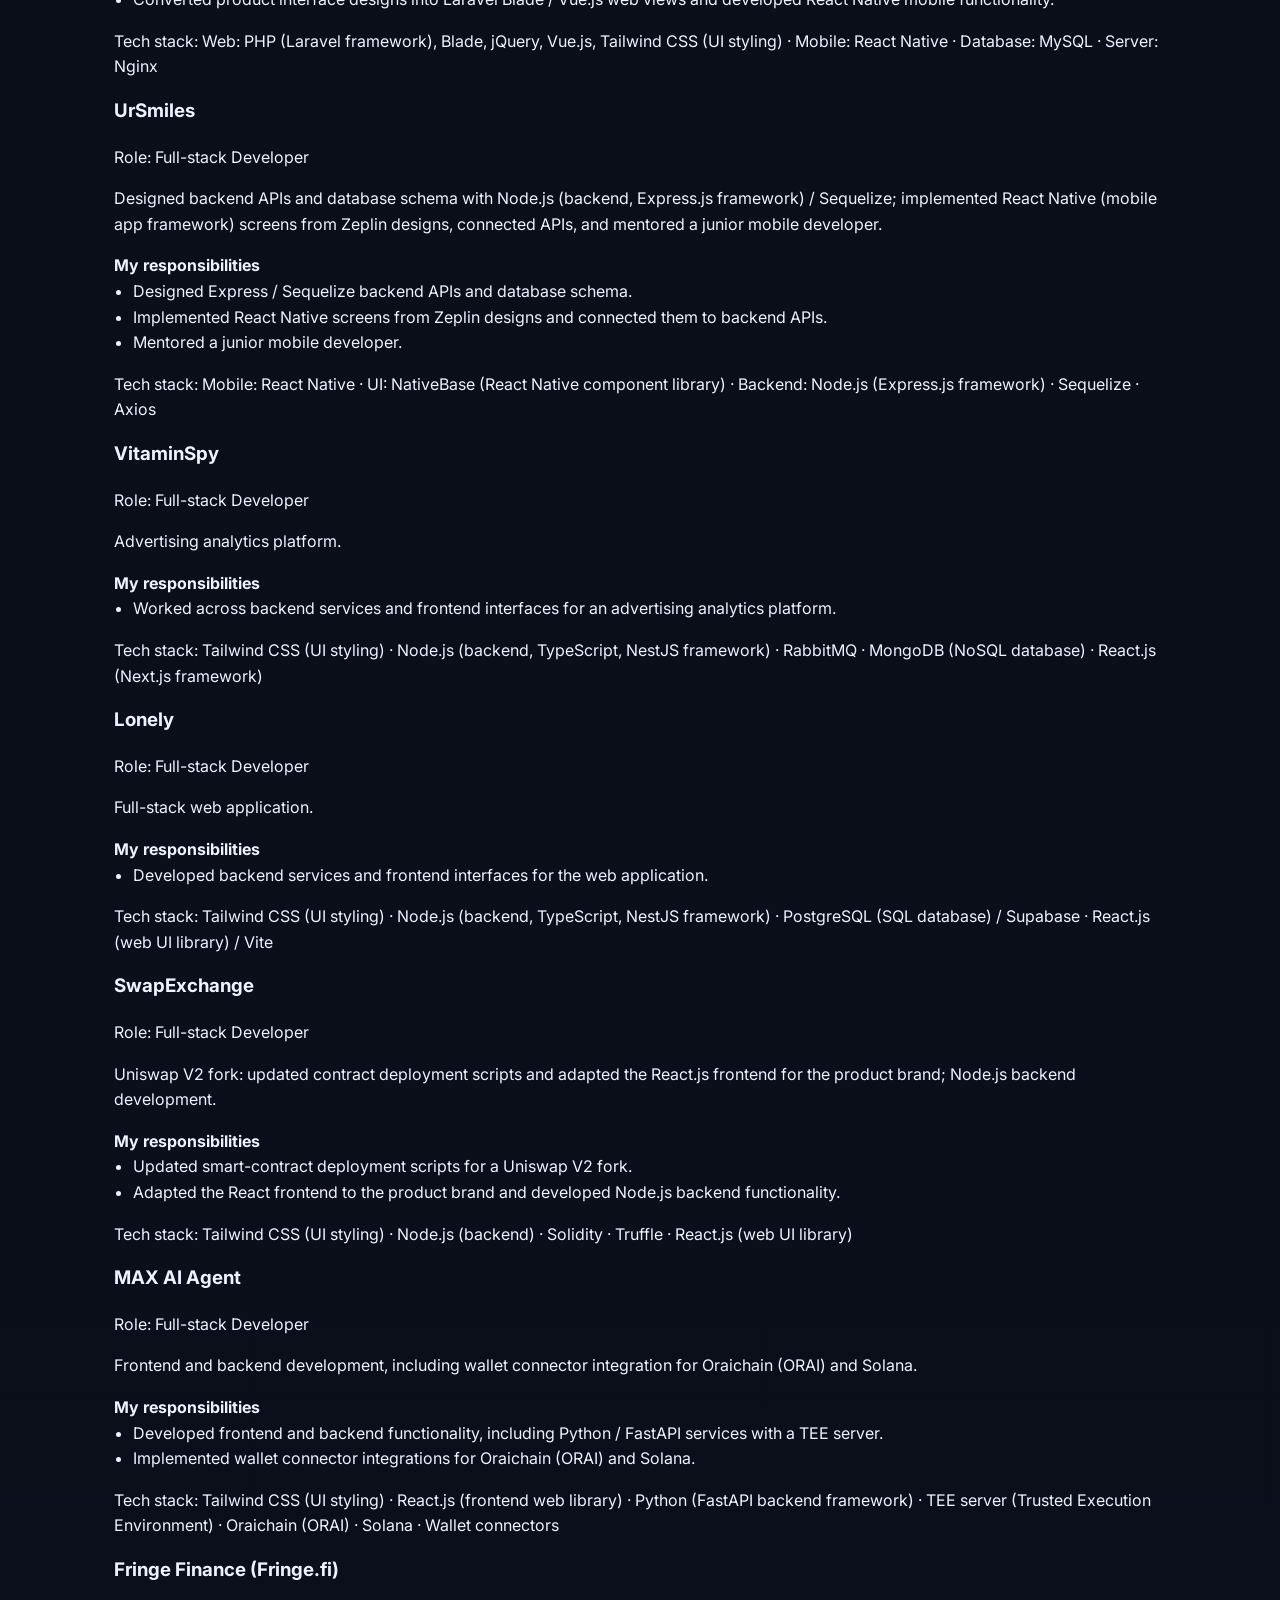
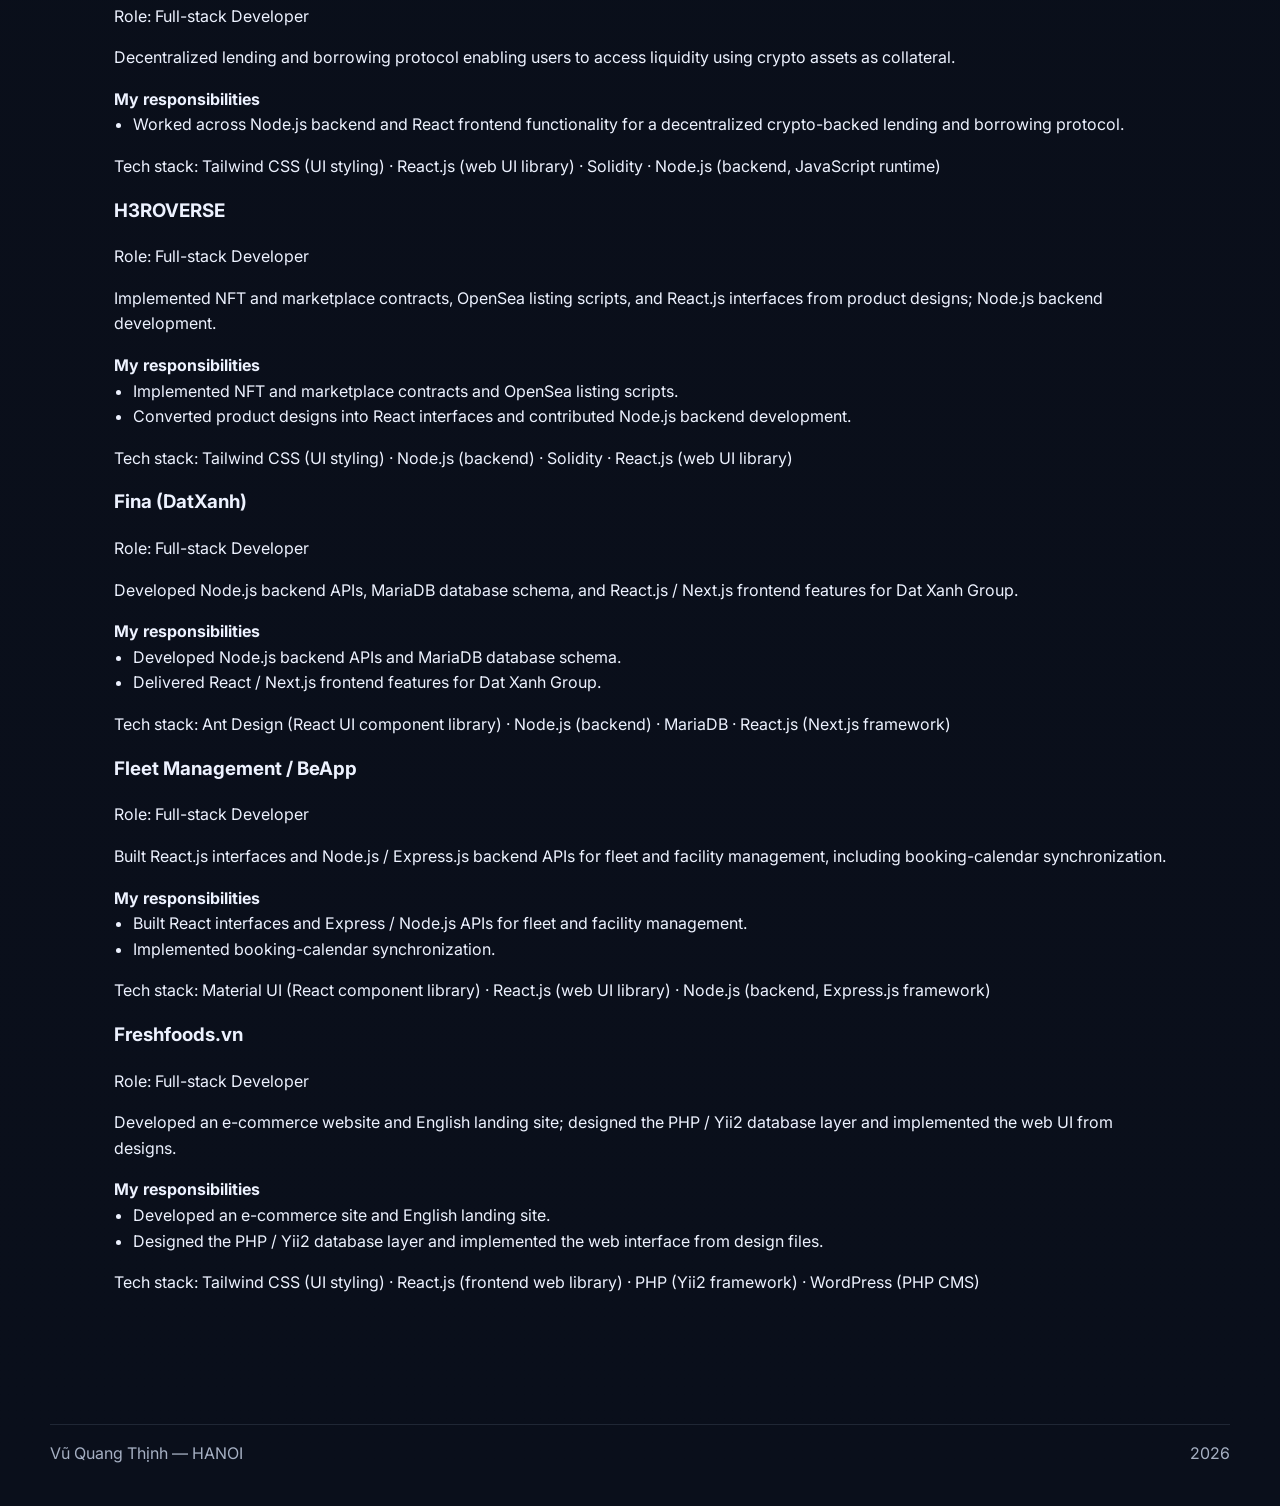
==== commit 7806ef72: "Correct confirmed project web and mobile technology stacks" ====
--- a/resume.html
+++ b/resume.html
@@ -905,7 +905,7 @@
           </div>
         </section>
       </div>
-    <section id="complete-project-record" style="max-width:1100px;margin:3rem auto;padding:1.5rem"><h2>Complete project roles &amp; technology stacks</h2><article><h3>Orai IDE / Oraichain Tooling</h3><p>Role: Full-stack Engineer · Cosmos / CosmWasm Integration</p><p>Developer tooling and blockchain integration for Oraichain: wallet connections, smart contract query/execution, ORAI transfers, multi-send transactions, fee allowances, and RPC/LCD integration.</p><div class="contributions"><strong>My responsibilities</strong><ul><li>Implemented wallet connections and smart-contract query/execution integrations.</li><li>Built ORAI transfers, multi-send transactions, fee allowance workflows, and Oraichain RPC/LCD integration.</li></ul></div><p>Tech stack: Tailwind CSS (UI styling) · React.js (frontend web library) · Node.js (backend, TypeScript) · CosmJS · CosmWasm · TypeScript · Oraichain RPC/LCD</p></article><article><h3>AmbuSun RCM</h3><p>Role: Full-stack Engineer · Product Engineer</p><p>Developed reporting, denial management and AI chat modules; implemented APIs, data models, dashboards and revenue operations workflows.</p><div class="contributions"><strong>My responsibilities</strong><ul><li>Developed reporting, denial management, and AI chat modules.</li><li>Implemented backend APIs, data models, dashboards, and revenue operations workflows supporting claim visibility and denial follow-up.</li></ul></div><p>Tech stack: Tailwind CSS (UI styling) · Python · Node.js (backend) · TypeScript · React.js (Next.js framework) · PostgreSQL (SQL database) · GenAI · RAG · Google Cloud Run</p></article><article><h3>Quantizero</h3><p>Role: Full-stack Engineer · Product Engineer</p><p>Developed semi-HFT features, financial analytics APIs, trading signals and interactive dashboards; deployed workloads on k3s.</p><div class="contributions"><strong>My responsibilities</strong><ul><li>Developed semi-HFT features, financial analytics services, and trading signals.</li><li>Built FastAPI endpoints and data flows for analytics jobs, plus React dashboards for charting, KPIs, signal status, and operational monitoring.</li><li>Deployed containerized workloads on k3s and implemented service-health monitoring.</li></ul></div><p>Tech stack: Tailwind CSS (UI styling) · Node.js (backend) · Python · C++ · MQL5 · React.js (web UI library) · PostgreSQL (SQL database) · ClickHouse · k3s</p></article><article><h3>Untangled Finance</h3><p>Role: Full-stack Engineer · Protocol Engineer</p><p>Designed and developed yield protocol functionality, smart contract business logic and TypeScript Web3 integrations.</p><div class="contributions"><strong>My responsibilities</strong><ul><li>Designed and developed yield protocol functionality and improved smart-contract business logic.</li><li>Developed and deployed Solidity smart contracts, TypeScript Web3 integrations, Node.js backend functionality, and Vue.js frontend integration.</li></ul></div><p>Tech stack: Tailwind CSS (UI styling) · Node.js (backend, TypeScript) · Vue.js (frontend web framework) · Solidity</p></article><article><h3>IMPT</h3><p>Role: Full-stack Engineer · Product Engineer</p><p>Developed an Expo mobile app, React.js (Next.js framework) components and Solidity contracts integrating mobile, web and blockchain experiences.</p><div class="contributions"><strong>My responsibilities</strong><ul><li>Built Expo / React Native mobile application features and React / Next.js web components.</li><li>Developed Solidity smart contracts and integrated wallet interactions, transaction states, and contract calls.</li><li>Debugged application/backend behavior and supported release QA, rollout coordination, and contract-related issue triage.</li></ul></div><p>Tech stack: Tailwind CSS (UI styling) · Node.js (backend, TypeScript) · TypeScript · React Native (mobile app framework) · React.js (Next.js framework) · MongoDB (NoSQL database) · Solidity</p></article><article><h3>DarePlay / DareNFT</h3><p>Role: Full-stack Engineer · Product Engineer</p><p>Built the NFT 2.0 protocol, marketplace, staking/farming and launch contracts; developed backend APIs for blockchain indexers.</p><div class="contributions"><strong>My responsibilities</strong><ul><li>Built the NFT 2.0 protocol and Solidity contracts for marketplace, staking, farming, launchpad, and IGO workflows.</li><li>Developed backend APIs interfacing with blockchain indexers and supported React / Web3 frontend integration.</li></ul></div><p>Tech stack: Tailwind CSS (UI styling) · Go · Node.js (backend, TypeScript, NestJS framework) · Solidity · React.js (web UI library)</p></article><article><h3>Knightwar — The Holy Trio</h3><p>Role: Full-stack Engineer · Blockchain Engineer</p><p>Developed NFT marketplace and farming contracts, unit tests, and a Node.js (backend, JavaScript runtime) event indexer synchronized with PostgreSQL.</p><div class="contributions"><strong>My responsibilities</strong><ul><li>Developed NFT marketplace and farming smart contracts and their unit tests.</li><li>Built a Node.js blockchain event indexer synchronized with PostgreSQL and supported Web3 frontend integration.</li></ul></div><p>Tech stack: Tailwind CSS (UI styling) · Node.js (backend, TypeScript, NestJS framework) · Solidity · React.js (web UI library)</p></article><article><h3>MetaSoftware</h3><p>Role: Full-stack Developer</p><p>Developed BI platform functionality with C++ and TypeScript GraphQL services using the custom QNR language.</p><div class="contributions"><strong>My responsibilities</strong><ul><li>Developed business-intelligence / questionnaire platform functionality using C++, TypeScript, and the custom QNR language.</li><li>Built Apollo GraphQL backend services and implemented React interfaces from Figma designs.</li></ul></div><p>Tech stack: Material UI (React component library) · Node.js (backend, TypeScript) · C++ · TypeScript · React.js (frontend web library) · GraphQL · QNR</p></article><article><h3>ZMOOZ</h3><p>Role: Full-stack Developer</p><p>Developed a story-video creation platform and Python automation for story generation from news websites.</p><div class="contributions"><strong>My responsibilities</strong><ul><li>Designed the story data format and built APIs, conversion pipelines, and social publishing integrations.</li><li>Implemented a custom WYSIWYG editor and React frontend functionality.</li><li>Built Python automation to generate stories from news websites.</li></ul></div><p>Tech stack: Tailwind CSS (UI styling) · TypeScript · Node.js (backend, TypeScript, LoopBack 4 framework) · React.js (web UI library) · PostgreSQL (SQL database) · Python</p></article><article><h3>Oraichain Oracle</h3><p>Role: Full-stack Developer</p><p>Blockchain oracle infrastructure in the Oraichain ecosystem, built with Cosmos SDK and Starport.</p><div class="contributions"><strong>My responsibilities</strong><ul><li>Worked across frontend and backend on Oraichain blockchain oracle infrastructure.</li></ul></div><p>Tech stack: Tailwind CSS (UI styling) · React.js (frontend web library) · Cosmos SDK · Starport · Oraichain Oracle</p></article><article><h3>Muasam3D</h3><p>Role: Full-stack Developer</p><p>Part-time full-stack web development while studying. Listed in the professional experience timeline.</p><div class="contributions"><strong>My responsibilities</strong><ul><li>Delivered part-time full-stack web development while studying, using Drupal and jQuery.</li></ul></div><p>Tech stack: Tailwind CSS (UI styling) · Drupal (PHP CMS) · jQuery (JavaScript frontend library) · Node.js (backend)</p></article><article><h3>LiveTV</h3><p>Role: Full-stack Developer</p><p>Website for watching live television channels and films online.</p><div class="contributions"><strong>My responsibilities</strong><ul><li>Worked across frontend and backend on a website for live television and online films.</li></ul></div><p>Tech stack: Tailwind CSS (UI styling) · React.js (frontend web library) · WordPress (PHP CMS) · Adobe Flash Media Server</p></article><article><h3>Luxstay — Host + Client</h3><p>Role: Full-stack Developer</p><p>Backend development with PHP (Laravel framework) / PHP (Lumen framework), integration with third-party OTA booking calendars and Stripe payments.</p><div class="contributions"><strong>My responsibilities</strong><ul><li>Developed PHP / Laravel / Lumen backend services for the home-sharing platform.</li><li>Integrated third-party OTA booking calendars and Stripe payments; contributed frontend development.</li></ul></div><p>Tech stack: Tailwind CSS (UI styling) · React.js (frontend web library) · PHP (Laravel framework) · PHP (Lumen framework) · OTA calendar · Stripe</p></article><article><h3>The Smart Light</h3><p>Role: Full-stack Developer</p><p>Developed PHP backend features with another PHP engineer and translated interface designs into PHP (Laravel framework) Blade views.</p><div class="contributions"><strong>My responsibilities</strong><ul><li>Developed PHP backend features with another PHP engineer.</li><li>Converted product interface designs into Laravel Blade / Vue.js views and contributed Node.js backend development.</li></ul></div><p>Tech stack: Tailwind CSS (UI styling) · React.js (frontend web library) · Node.js (backend) · PHP (Laravel framework) · Blade · jQuery · Vue.js (web UI framework) · MySQL · Nginx</p></article><article><h3>UrSmiles</h3><p>Role: Full-stack Developer</p><p>Designed backend APIs and database schema with Node.js (backend, Express.js framework) / Sequelize; implemented React Native (mobile app framework) screens from Zeplin designs, connected APIs, and mentored a junior mobile developer.</p><div class="contributions"><strong>My responsibilities</strong><ul><li>Designed Express / Sequelize backend APIs and database schema.</li><li>Implemented React Native screens from Zeplin designs and connected them to backend APIs.</li><li>Mentored a junior mobile developer.</li></ul></div><p>Tech stack: Tailwind CSS (UI styling) · React.js (frontend web library) · Node.js (backend, Express.js framework) · Sequelize · React Native (mobile app framework) · Axios</p></article><article><h3>VitaminSpy</h3><p>Role: Full-stack Developer</p><p>Advertising analytics platform.</p><div class="contributions"><strong>My responsibilities</strong><ul><li>Worked across backend services and frontend interfaces for an advertising analytics platform.</li></ul></div><p>Tech stack: Tailwind CSS (UI styling) · Node.js (backend, TypeScript, NestJS framework) · RabbitMQ · MongoDB (NoSQL database) · React.js (Next.js framework)</p></article><article><h3>Lonely</h3><p>Role: Full-stack Developer</p><p>Full-stack web application.</p><div class="contributions"><strong>My responsibilities</strong><ul><li>Developed backend services and frontend interfaces for the web application.</li></ul></div><p>Tech stack: Tailwind CSS (UI styling) · Node.js (backend, TypeScript, NestJS framework) · PostgreSQL (SQL database) / Supabase · React.js (web UI library) / Vite</p></article><article><h3>SwapExchange</h3><p>Role: Full-stack Developer</p><p>Uniswap V2 fork: updated contract deployment scripts and adapted the React.js frontend for the product brand; Node.js backend development.</p><div class="contributions"><strong>My responsibilities</strong><ul><li>Updated smart-contract deployment scripts for a Uniswap V2 fork.</li><li>Adapted the React frontend to the product brand and developed Node.js backend functionality.</li></ul></div><p>Tech stack: Tailwind CSS (UI styling) · Node.js (backend) · Solidity · Truffle · React.js (web UI library)</p></article><article><h3>MAX AI Agent</h3><p>Role: Full-stack Developer</p><p>Frontend and backend development, including wallet connector integration for Oraichain (ORAI) and Solana.</p><div class="contributions"><strong>My responsibilities</strong><ul><li>Developed frontend and backend functionality, including Python / FastAPI services with a TEE server.</li><li>Implemented wallet connector integrations for Oraichain (ORAI) and Solana.</li></ul></div><p>Tech stack: Tailwind CSS (UI styling) · React.js (frontend web library) · Python (FastAPI backend framework) · TEE server (Trusted Execution Environment) · Oraichain (ORAI) · Solana · Wallet connectors</p></article><article><h3>Fringe Finance (Fringe.fi)</h3><p>Role: Full-stack Developer</p><p>Decentralized lending and borrowing protocol enabling users to access liquidity using crypto assets as collateral.</p><div class="contributions"><strong>My responsibilities</strong><ul><li>Worked across Node.js backend and React frontend functionality for a decentralized crypto-backed lending and borrowing protocol.</li></ul></div><p>Tech stack: Tailwind CSS (UI styling) · React.js (web UI library) · Solidity · Node.js (backend, JavaScript runtime)</p></article><article><h3>H3ROVERSE</h3><p>Role: Full-stack Developer</p><p>Implemented NFT and marketplace contracts, OpenSea listing scripts, and React.js interfaces from product designs; Node.js backend development.</p><div class="contributions"><strong>My responsibilities</strong><ul><li>Implemented NFT and marketplace contracts and OpenSea listing scripts.</li><li>Converted product designs into React interfaces and contributed Node.js backend development.</li></ul></div><p>Tech stack: Tailwind CSS (UI styling) · Node.js (backend) · Solidity · React.js (web UI library)</p></article><article><h3>Fina (DatXanh)</h3><p>Role: Full-stack Developer</p><p>Developed Node.js backend APIs, MariaDB database schema, and React.js / Next.js frontend features for Dat Xanh Group.</p><div class="contributions"><strong>My responsibilities</strong><ul><li>Developed Node.js backend APIs and MariaDB database schema.</li><li>Delivered React / Next.js frontend features for Dat Xanh Group.</li></ul></div><p>Tech stack: Ant Design (React UI component library) · Node.js (backend) · MariaDB · React.js (Next.js framework)</p></article><article><h3>Fleet Management / BeApp</h3><p>Role: Full-stack Developer</p><p>Built React.js interfaces and Node.js / Express.js backend APIs for fleet and facility management, including booking-calendar synchronization.</p><div class="contributions"><strong>My responsibilities</strong><ul><li>Built React interfaces and Express / Node.js APIs for fleet and facility management.</li><li>Implemented booking-calendar synchronization.</li></ul></div><p>Tech stack: Material UI (React component library) · React.js (web UI library) · Node.js (backend, Express.js framework)</p></article><article><h3>Freshfoods.vn</h3><p>Role: Full-stack Developer</p><p>Developed an e-commerce website and English landing site; designed the PHP / Yii2 database layer and implemented the web UI from designs.</p><div class="contributions"><strong>My responsibilities</strong><ul><li>Developed an e-commerce site and English landing site.</li><li>Designed the PHP / Yii2 database layer and implemented the web interface from design files.</li></ul></div><p>Tech stack: Tailwind CSS (UI styling) · React.js (frontend web library) · PHP (Yii2 framework) · WordPress (PHP CMS)</p></article></section></main>
+    <section id="complete-project-record" style="max-width:1100px;margin:3rem auto;padding:1.5rem"><h2>Complete project roles &amp; technology stacks</h2><article><h3>Orai IDE / Oraichain Tooling</h3><p>Role: Full-stack Engineer · Cosmos / CosmWasm Integration</p><p>Developer tooling and blockchain integration for Oraichain: wallet connections, smart contract query/execution, ORAI transfers, multi-send transactions, fee allowances, and RPC/LCD integration.</p><div class="contributions"><strong>My responsibilities</strong><ul><li>Implemented wallet connections and smart-contract query/execution integrations.</li><li>Built ORAI transfers, multi-send transactions, fee allowance workflows, and Oraichain RPC/LCD integration.</li></ul></div><p>Tech stack: Tailwind CSS (UI styling) · React.js (frontend web library) · Node.js (backend, TypeScript) · CosmJS · CosmWasm · TypeScript · Oraichain RPC/LCD</p></article><article><h3>AmbuSun RCM</h3><p>Role: Full-stack Engineer · Product Engineer</p><p>Developed reporting, denial management and AI chat modules; implemented APIs, data models, dashboards and revenue operations workflows.</p><div class="contributions"><strong>My responsibilities</strong><ul><li>Developed reporting, denial management, and AI chat modules.</li><li>Implemented backend APIs, data models, dashboards, and revenue operations workflows supporting claim visibility and denial follow-up.</li></ul></div><p>Tech stack: Tailwind CSS (UI styling) · Python · Node.js (backend) · TypeScript · React.js (Next.js framework) · PostgreSQL (SQL database) · GenAI · RAG · Google Cloud Run</p></article><article><h3>Quantizero</h3><p>Role: Full-stack Engineer · Product Engineer</p><p>Developed semi-HFT features, financial analytics APIs, trading signals and interactive dashboards; deployed workloads on k3s.</p><div class="contributions"><strong>My responsibilities</strong><ul><li>Developed semi-HFT features, financial analytics services, and trading signals.</li><li>Built FastAPI endpoints and data flows for analytics jobs, plus React dashboards for charting, KPIs, signal status, and operational monitoring.</li><li>Deployed containerized workloads on k3s and implemented service-health monitoring.</li></ul></div><p>Tech stack: Tailwind CSS (UI styling) · Node.js (backend) · Python · C++ · MQL5 · React.js (web UI library) · PostgreSQL (SQL database) · ClickHouse · k3s</p></article><article><h3>Untangled Finance</h3><p>Role: Full-stack Engineer · Protocol Engineer</p><p>Designed and developed yield protocol functionality, smart contract business logic and TypeScript Web3 integrations.</p><div class="contributions"><strong>My responsibilities</strong><ul><li>Designed and developed yield protocol functionality and improved smart-contract business logic.</li><li>Developed and deployed Solidity smart contracts, TypeScript Web3 integrations, Node.js backend functionality, and Vue.js frontend integration.</li></ul></div><p>Tech stack: Tailwind CSS (UI styling) · Node.js (backend, TypeScript) · Vue.js (frontend web framework) · Solidity</p></article><article><h3>IMPT</h3><p>Role: Full-stack Engineer · Product Engineer</p><p>Developed an Expo mobile app, React.js (Next.js framework) components and Solidity contracts integrating mobile, web and blockchain experiences.</p><div class="contributions"><strong>My responsibilities</strong><ul><li>Built Expo / React Native mobile application features and React / Next.js web components.</li><li>Developed Solidity smart contracts and integrated wallet interactions, transaction states, and contract calls.</li><li>Debugged application/backend behavior and supported release QA, rollout coordination, and contract-related issue triage.</li></ul></div><p>Tech stack: Tailwind CSS (UI styling) · Node.js (backend, TypeScript) · TypeScript · React Native (mobile app framework) · React.js (Next.js framework) · MongoDB (NoSQL database) · Solidity</p></article><article><h3>DarePlay / DareNFT</h3><p>Role: Full-stack Engineer · Product Engineer</p><p>Built the NFT 2.0 protocol, marketplace, staking/farming and launch contracts; developed backend APIs for blockchain indexers.</p><div class="contributions"><strong>My responsibilities</strong><ul><li>Built the NFT 2.0 protocol and Solidity contracts for marketplace, staking, farming, launchpad, and IGO workflows.</li><li>Developed backend APIs interfacing with blockchain indexers and supported React / Web3 frontend integration.</li></ul></div><p>Tech stack: Tailwind CSS (UI styling) · Go · Node.js (backend, TypeScript, NestJS framework) · Solidity · React.js (web UI library)</p></article><article><h3>Knightwar — The Holy Trio</h3><p>Role: Full-stack Engineer · Blockchain Engineer</p><p>Developed NFT marketplace and farming contracts, unit tests, and a Node.js (backend, JavaScript runtime) event indexer synchronized with PostgreSQL.</p><div class="contributions"><strong>My responsibilities</strong><ul><li>Developed NFT marketplace and farming smart contracts and their unit tests.</li><li>Built a Node.js blockchain event indexer synchronized with PostgreSQL and supported Web3 frontend integration.</li></ul></div><p>Tech stack: Tailwind CSS (UI styling) · Node.js (backend, TypeScript, NestJS framework) · Solidity · React.js (web UI library)</p></article><article><h3>MetaSoftware</h3><p>Role: Full-stack Developer</p><p>Developed BI platform functionality with C++ and TypeScript GraphQL services using the custom QNR language.</p><div class="contributions"><strong>My responsibilities</strong><ul><li>Developed business-intelligence / questionnaire platform functionality using C++, TypeScript, and the custom QNR language.</li><li>Built Apollo GraphQL backend services and implemented React interfaces from Figma designs.</li></ul></div><p>Tech stack: Material UI (React component library) · Node.js (backend, TypeScript) · C++ · TypeScript · React.js (frontend web library) · GraphQL · QNR</p></article><article><h3>ZMOOZ</h3><p>Role: Full-stack Developer</p><p>Developed a story-video creation platform and Python automation for story generation from news websites.</p><div class="contributions"><strong>My responsibilities</strong><ul><li>Designed the story data format and built APIs, conversion pipelines, and social publishing integrations.</li><li>Implemented a custom WYSIWYG editor and React frontend functionality.</li><li>Built Python automation to generate stories from news websites.</li></ul></div><p>Tech stack: Tailwind CSS (UI styling) · TypeScript · Node.js (backend, TypeScript, LoopBack 4 framework) · React.js (web UI library) · PostgreSQL (SQL database) · Python</p></article><article><h3>Oraichain Oracle</h3><p>Role: Full-stack Developer</p><p>Blockchain oracle infrastructure in the Oraichain ecosystem, built with Cosmos SDK and Starport.</p><div class="contributions"><strong>My responsibilities</strong><ul><li>Worked across frontend and backend on Oraichain blockchain oracle infrastructure.</li></ul></div><p>Tech stack: Tailwind CSS (UI styling) · React.js (frontend web library) · Cosmos SDK · Starport · Oraichain Oracle</p></article><article><h3>Muasam3D</h3><p>Role: Full-stack Developer</p><p>Part-time full-stack web development while studying. Listed in the professional experience timeline.</p><div class="contributions"><strong>My responsibilities</strong><ul><li>Delivered part-time full-stack web development while studying, using Drupal and jQuery.</li></ul></div><p>Tech stack: Bootstrap 3 (UI framework) · Drupal (PHP CMS) · jQuery (JavaScript frontend library) · Node.js (backend)</p></article><article><h3>LiveTV</h3><p>Role: Full-stack Developer</p><p>Website for watching live television channels and films online.</p><div class="contributions"><strong>My responsibilities</strong><ul><li>Worked across frontend and backend on a website for live television and online films.</li></ul></div><p>Tech stack: WordPress (PHP CMS) · Adobe Flash Media Server</p></article><article><h3>Luxstay — Host + Client</h3><p>Role: Full-stack Developer</p><p>Backend development with PHP (Laravel framework) / PHP (Lumen framework), integration with third-party OTA booking calendars and Stripe payments.</p><div class="contributions"><strong>My responsibilities</strong><ul><li>Developed PHP / Laravel / Lumen backend services for the home-sharing platform.</li><li>Integrated third-party OTA booking calendars and Stripe payments; contributed frontend development.</li></ul></div><p>Tech stack: Tailwind CSS (UI styling) · React.js (frontend web library) · PHP (Laravel framework) · PHP (Lumen framework) · OTA calendar · Stripe</p></article><article><h3>The Smart Light</h3><p>Role: Full-stack Developer</p><p>Developed PHP backend features with another PHP engineer and translated interface designs into PHP (Laravel framework) Blade views.</p><div class="contributions"><strong>My responsibilities</strong><ul><li>Developed PHP backend features with another PHP engineer.</li><li>Converted product interface designs into Laravel Blade / Vue.js web views and developed React Native mobile functionality.</li></ul></div><p>Tech stack: Web: PHP (Laravel framework), Blade, jQuery, Vue.js, Tailwind CSS (UI styling) · Mobile: React Native · Database: MySQL · Server: Nginx</p></article><article><h3>UrSmiles</h3><p>Role: Full-stack Developer</p><p>Designed backend APIs and database schema with Node.js (backend, Express.js framework) / Sequelize; implemented React Native (mobile app framework) screens from Zeplin designs, connected APIs, and mentored a junior mobile developer.</p><div class="contributions"><strong>My responsibilities</strong><ul><li>Designed Express / Sequelize backend APIs and database schema.</li><li>Implemented React Native screens from Zeplin designs and connected them to backend APIs.</li><li>Mentored a junior mobile developer.</li></ul></div><p>Tech stack: Mobile: React Native · UI: NativeBase (React Native component library) · Backend: Node.js (Express.js framework) · Sequelize · Axios</p></article><article><h3>VitaminSpy</h3><p>Role: Full-stack Developer</p><p>Advertising analytics platform.</p><div class="contributions"><strong>My responsibilities</strong><ul><li>Worked across backend services and frontend interfaces for an advertising analytics platform.</li></ul></div><p>Tech stack: Tailwind CSS (UI styling) · Node.js (backend, TypeScript, NestJS framework) · RabbitMQ · MongoDB (NoSQL database) · React.js (Next.js framework)</p></article><article><h3>Lonely</h3><p>Role: Full-stack Developer</p><p>Full-stack web application.</p><div class="contributions"><strong>My responsibilities</strong><ul><li>Developed backend services and frontend interfaces for the web application.</li></ul></div><p>Tech stack: Tailwind CSS (UI styling) · Node.js (backend, TypeScript, NestJS framework) · PostgreSQL (SQL database) / Supabase · React.js (web UI library) / Vite</p></article><article><h3>SwapExchange</h3><p>Role: Full-stack Developer</p><p>Uniswap V2 fork: updated contract deployment scripts and adapted the React.js frontend for the product brand; Node.js backend development.</p><div class="contributions"><strong>My responsibilities</strong><ul><li>Updated smart-contract deployment scripts for a Uniswap V2 fork.</li><li>Adapted the React frontend to the product brand and developed Node.js backend functionality.</li></ul></div><p>Tech stack: Tailwind CSS (UI styling) · Node.js (backend) · Solidity · Truffle · React.js (web UI library)</p></article><article><h3>MAX AI Agent</h3><p>Role: Full-stack Developer</p><p>Frontend and backend development, including wallet connector integration for Oraichain (ORAI) and Solana.</p><div class="contributions"><strong>My responsibilities</strong><ul><li>Developed frontend and backend functionality, including Python / FastAPI services with a TEE server.</li><li>Implemented wallet connector integrations for Oraichain (ORAI) and Solana.</li></ul></div><p>Tech stack: Tailwind CSS (UI styling) · React.js (frontend web library) · Python (FastAPI backend framework) · TEE server (Trusted Execution Environment) · Oraichain (ORAI) · Solana · Wallet connectors</p></article><article><h3>Fringe Finance (Fringe.fi)</h3><p>Role: Full-stack Developer</p><p>Decentralized lending and borrowing protocol enabling users to access liquidity using crypto assets as collateral.</p><div class="contributions"><strong>My responsibilities</strong><ul><li>Worked across Node.js backend and React frontend functionality for a decentralized crypto-backed lending and borrowing protocol.</li></ul></div><p>Tech stack: Tailwind CSS (UI styling) · React.js (web UI library) · Solidity · Node.js (backend, JavaScript runtime)</p></article><article><h3>H3ROVERSE</h3><p>Role: Full-stack Developer</p><p>Implemented NFT and marketplace contracts, OpenSea listing scripts, and React.js interfaces from product designs; Node.js backend development.</p><div class="contributions"><strong>My responsibilities</strong><ul><li>Implemented NFT and marketplace contracts and OpenSea listing scripts.</li><li>Converted product designs into React interfaces and contributed Node.js backend development.</li></ul></div><p>Tech stack: Tailwind CSS (UI styling) · Node.js (backend) · Solidity · React.js (web UI library)</p></article><article><h3>Fina (DatXanh)</h3><p>Role: Full-stack Developer</p><p>Developed Node.js backend APIs, MariaDB database schema, and React.js / Next.js frontend features for Dat Xanh Group.</p><div class="contributions"><strong>My responsibilities</strong><ul><li>Developed Node.js backend APIs and MariaDB database schema.</li><li>Delivered React / Next.js frontend features for Dat Xanh Group.</li></ul></div><p>Tech stack: Ant Design (React UI component library) · Node.js (backend) · MariaDB · React.js (Next.js framework)</p></article><article><h3>Fleet Management / BeApp</h3><p>Role: Full-stack Developer</p><p>Built React.js interfaces and Node.js / Express.js backend APIs for fleet and facility management, including booking-calendar synchronization.</p><div class="contributions"><strong>My responsibilities</strong><ul><li>Built React interfaces and Express / Node.js APIs for fleet and facility management.</li><li>Implemented booking-calendar synchronization.</li></ul></div><p>Tech stack: Material UI (React component library) · React.js (web UI library) · Node.js (backend, Express.js framework)</p></article><article><h3>Freshfoods.vn</h3><p>Role: Full-stack Developer</p><p>Developed an e-commerce website and English landing site; designed the PHP / Yii2 database layer and implemented the web UI from designs.</p><div class="contributions"><strong>My responsibilities</strong><ul><li>Developed an e-commerce site and English landing site.</li><li>Designed the PHP / Yii2 database layer and implemented the web interface from design files.</li></ul></div><p>Tech stack: Tailwind CSS (UI styling) · React.js (frontend web library) · PHP (Yii2 framework) · WordPress (PHP CMS)</p></article></section></main>
 
     <footer class="container">
       <span>Vũ Quang Thịnh — HANOI</span>
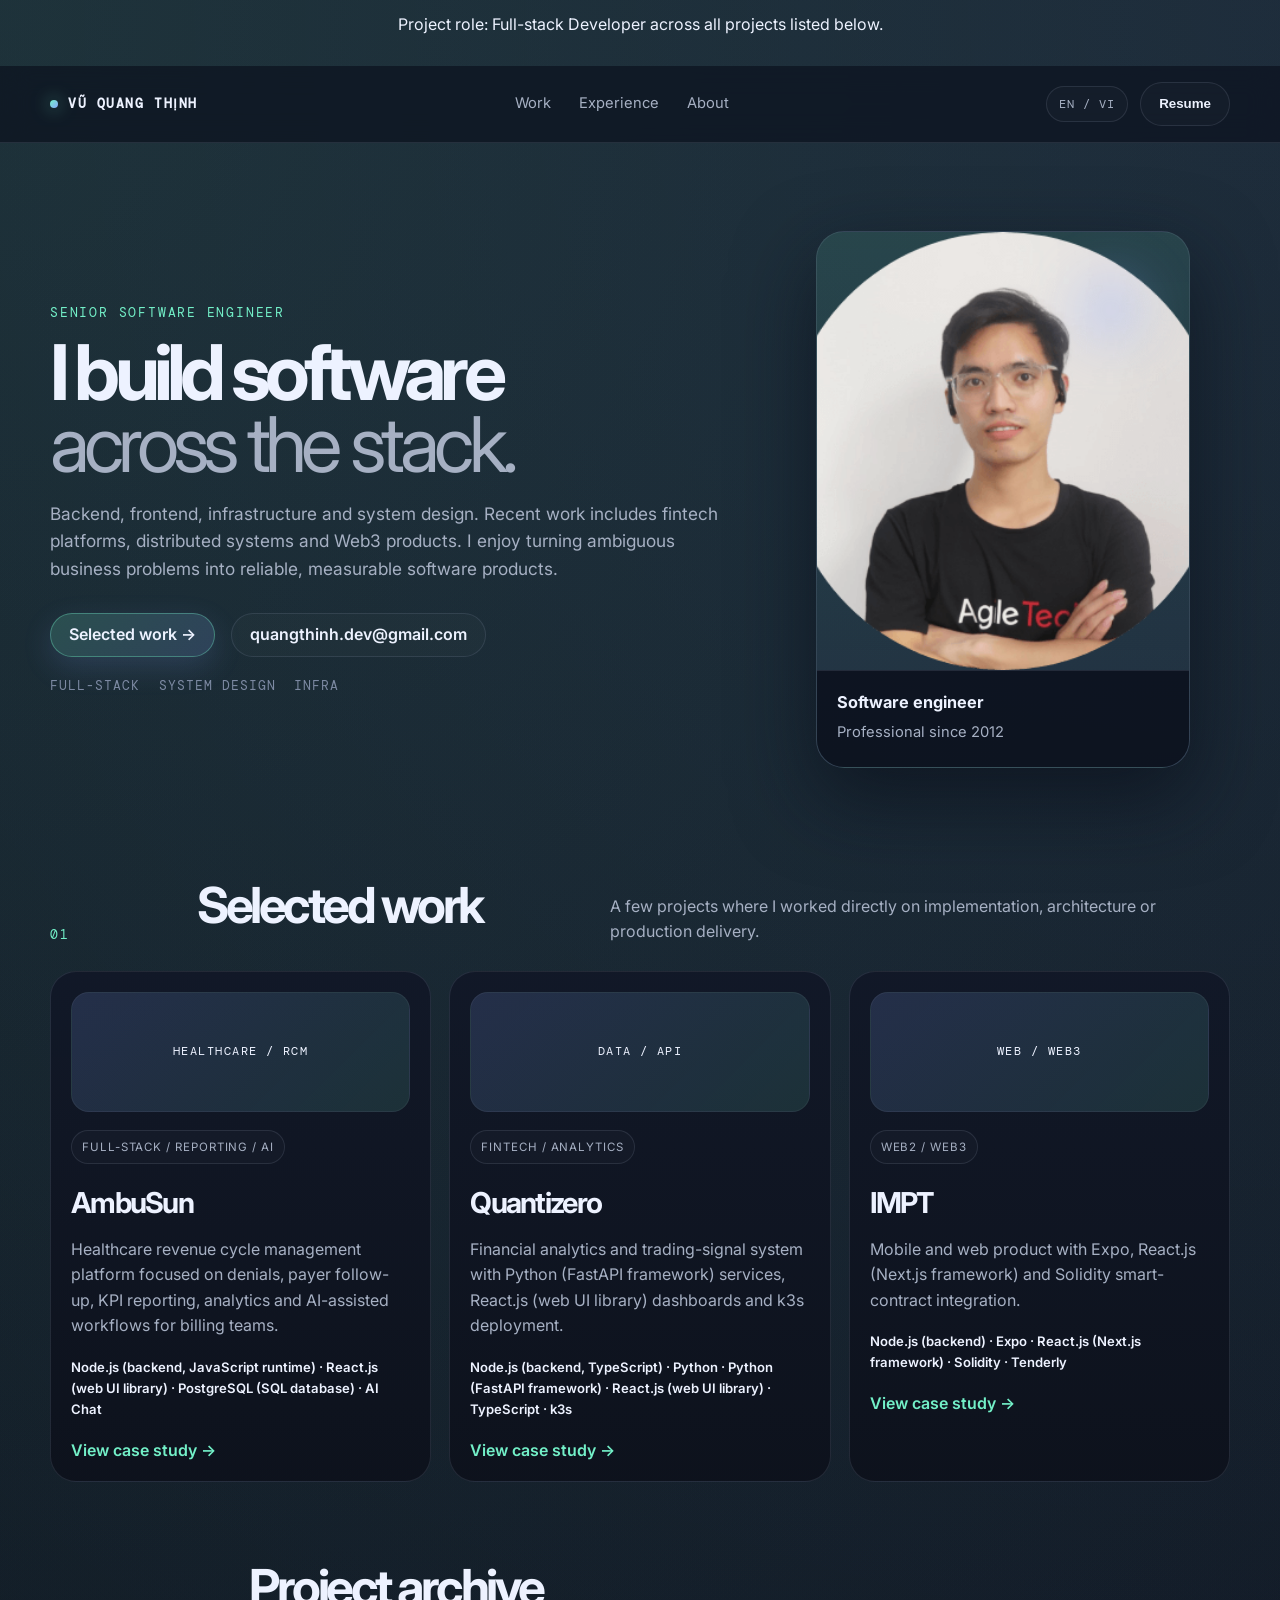
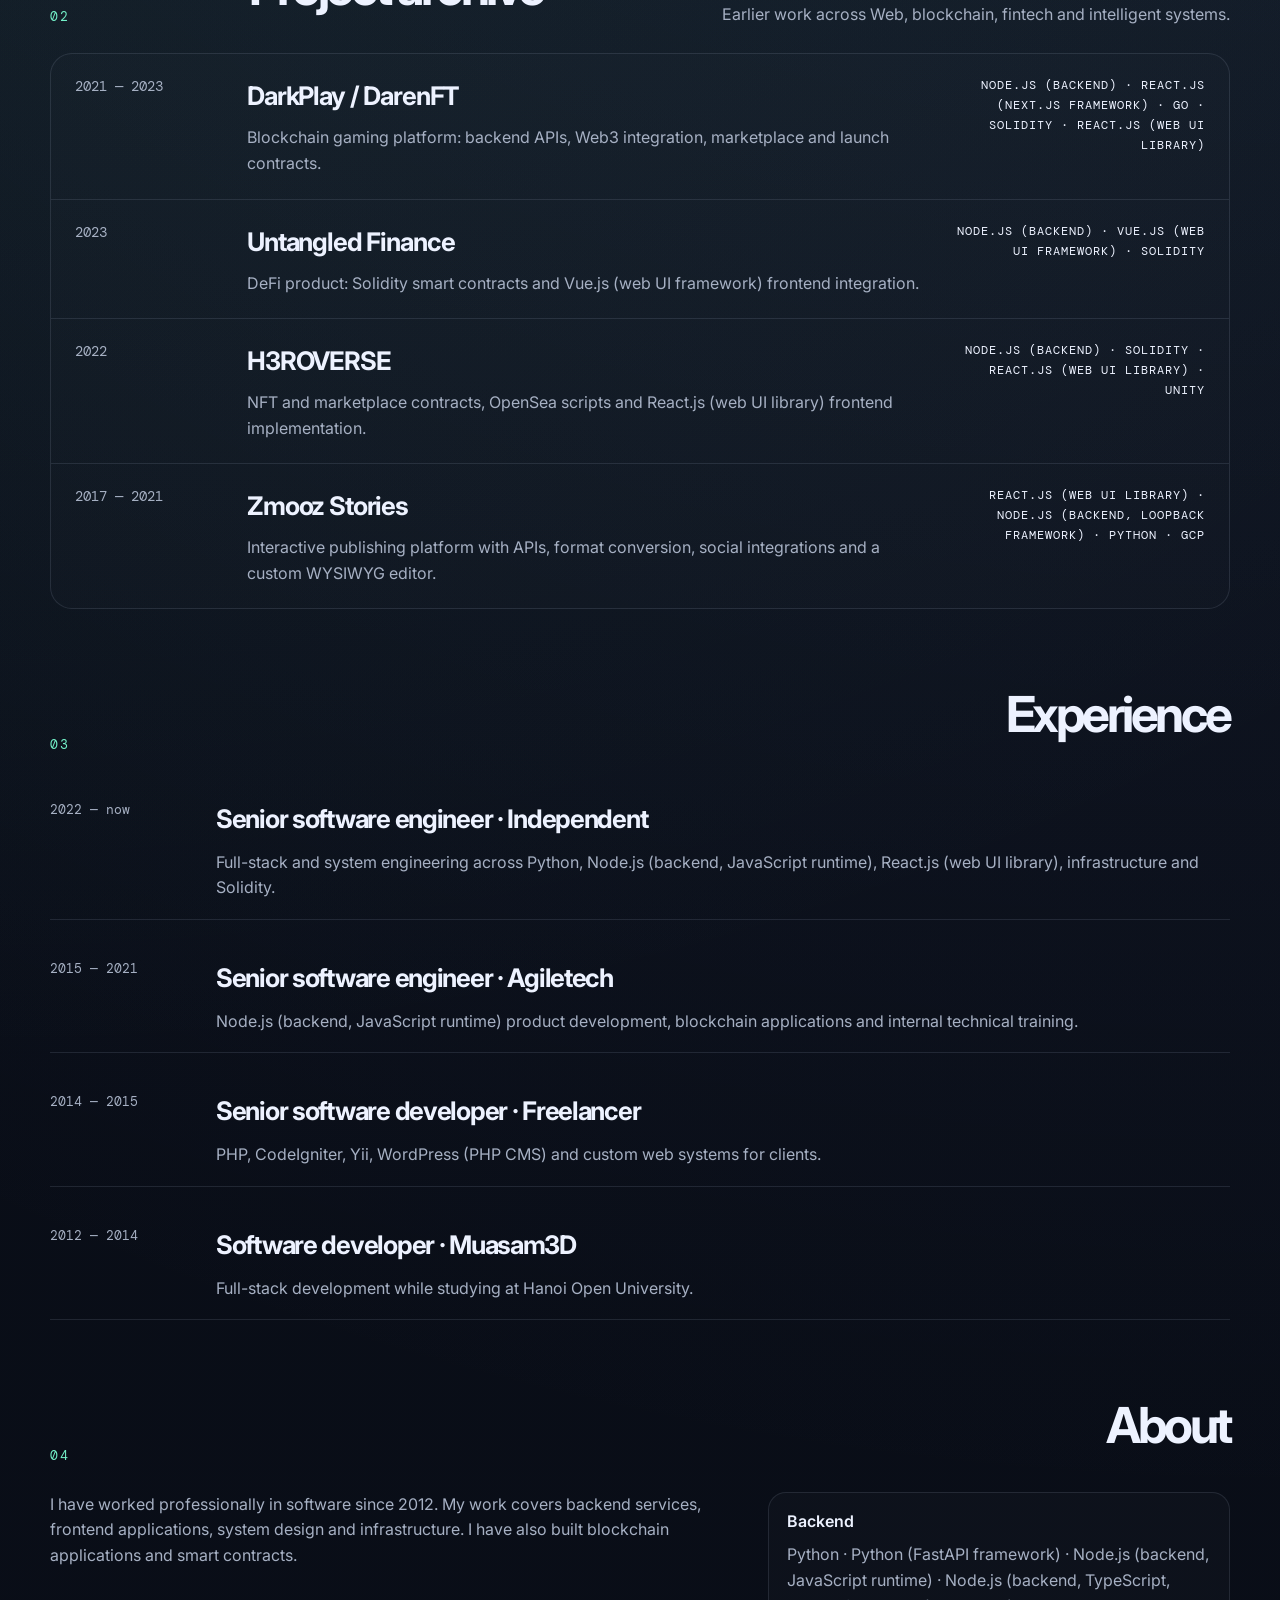
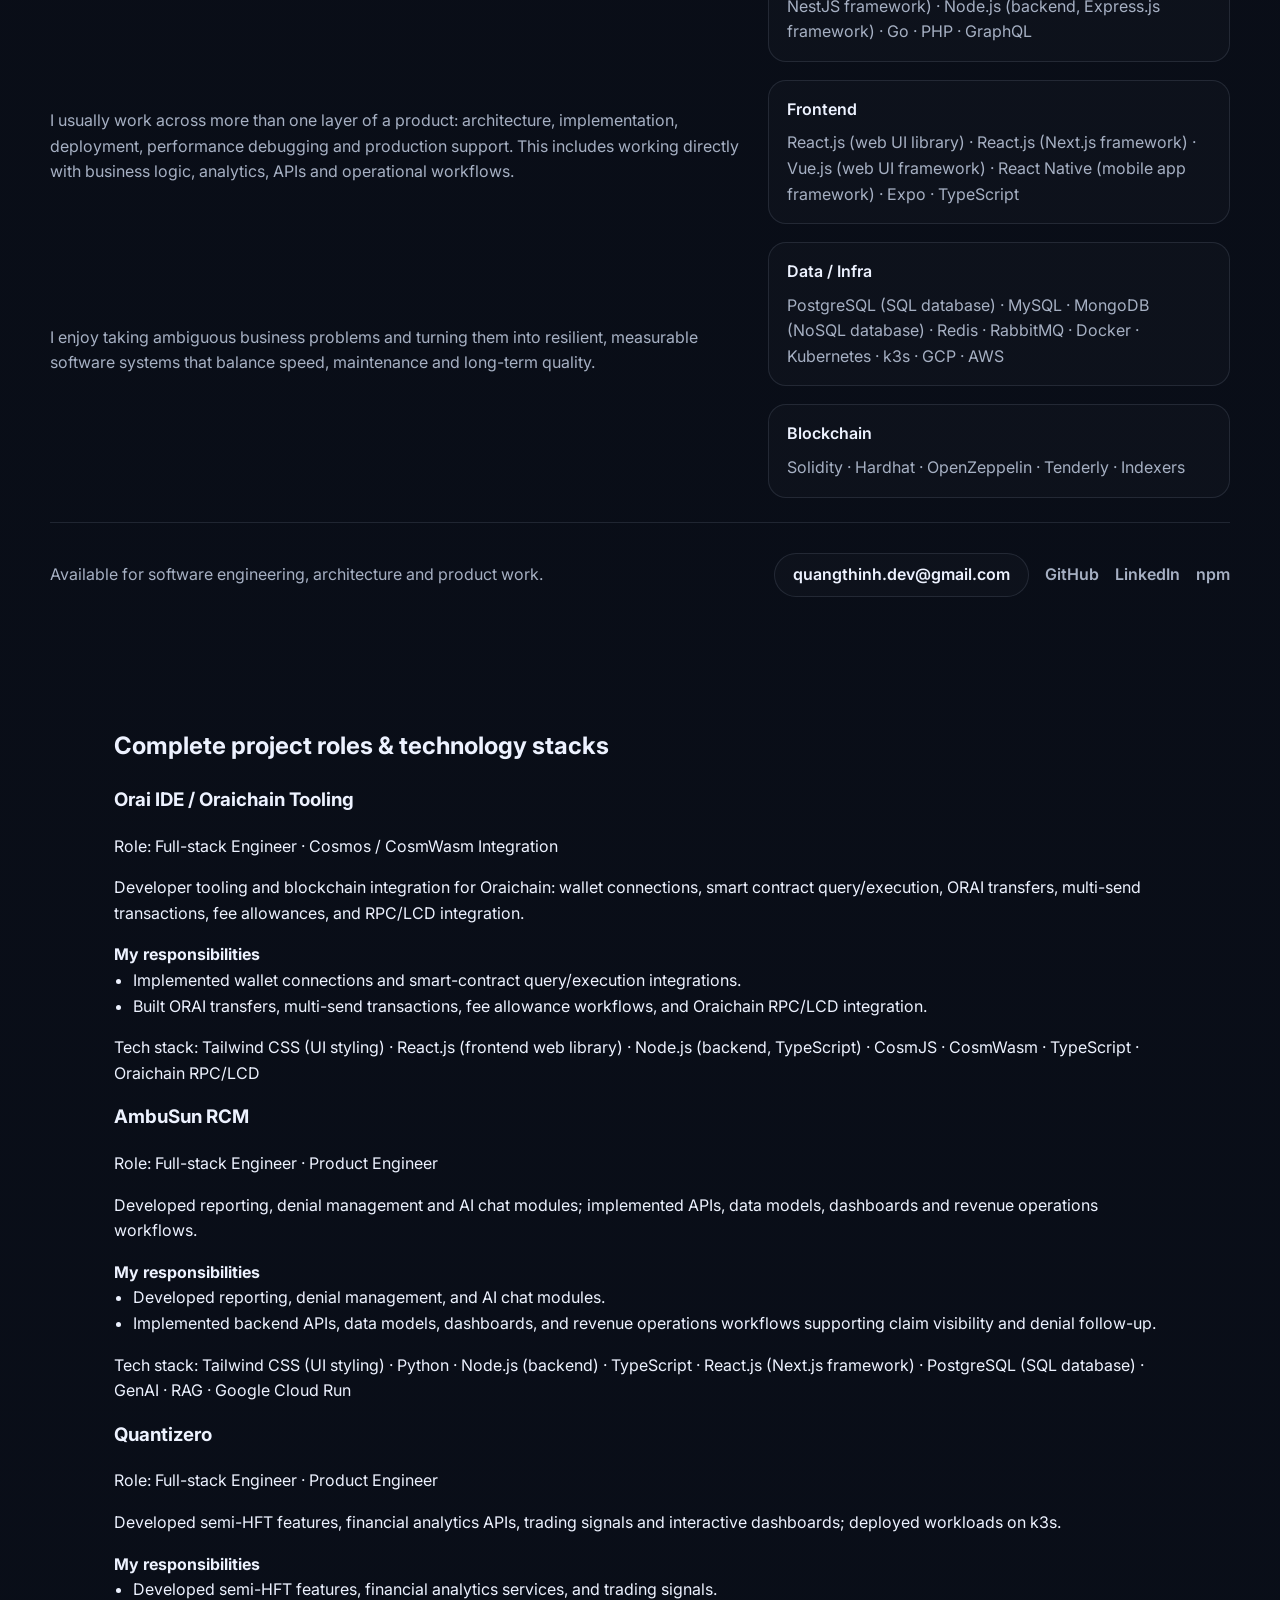
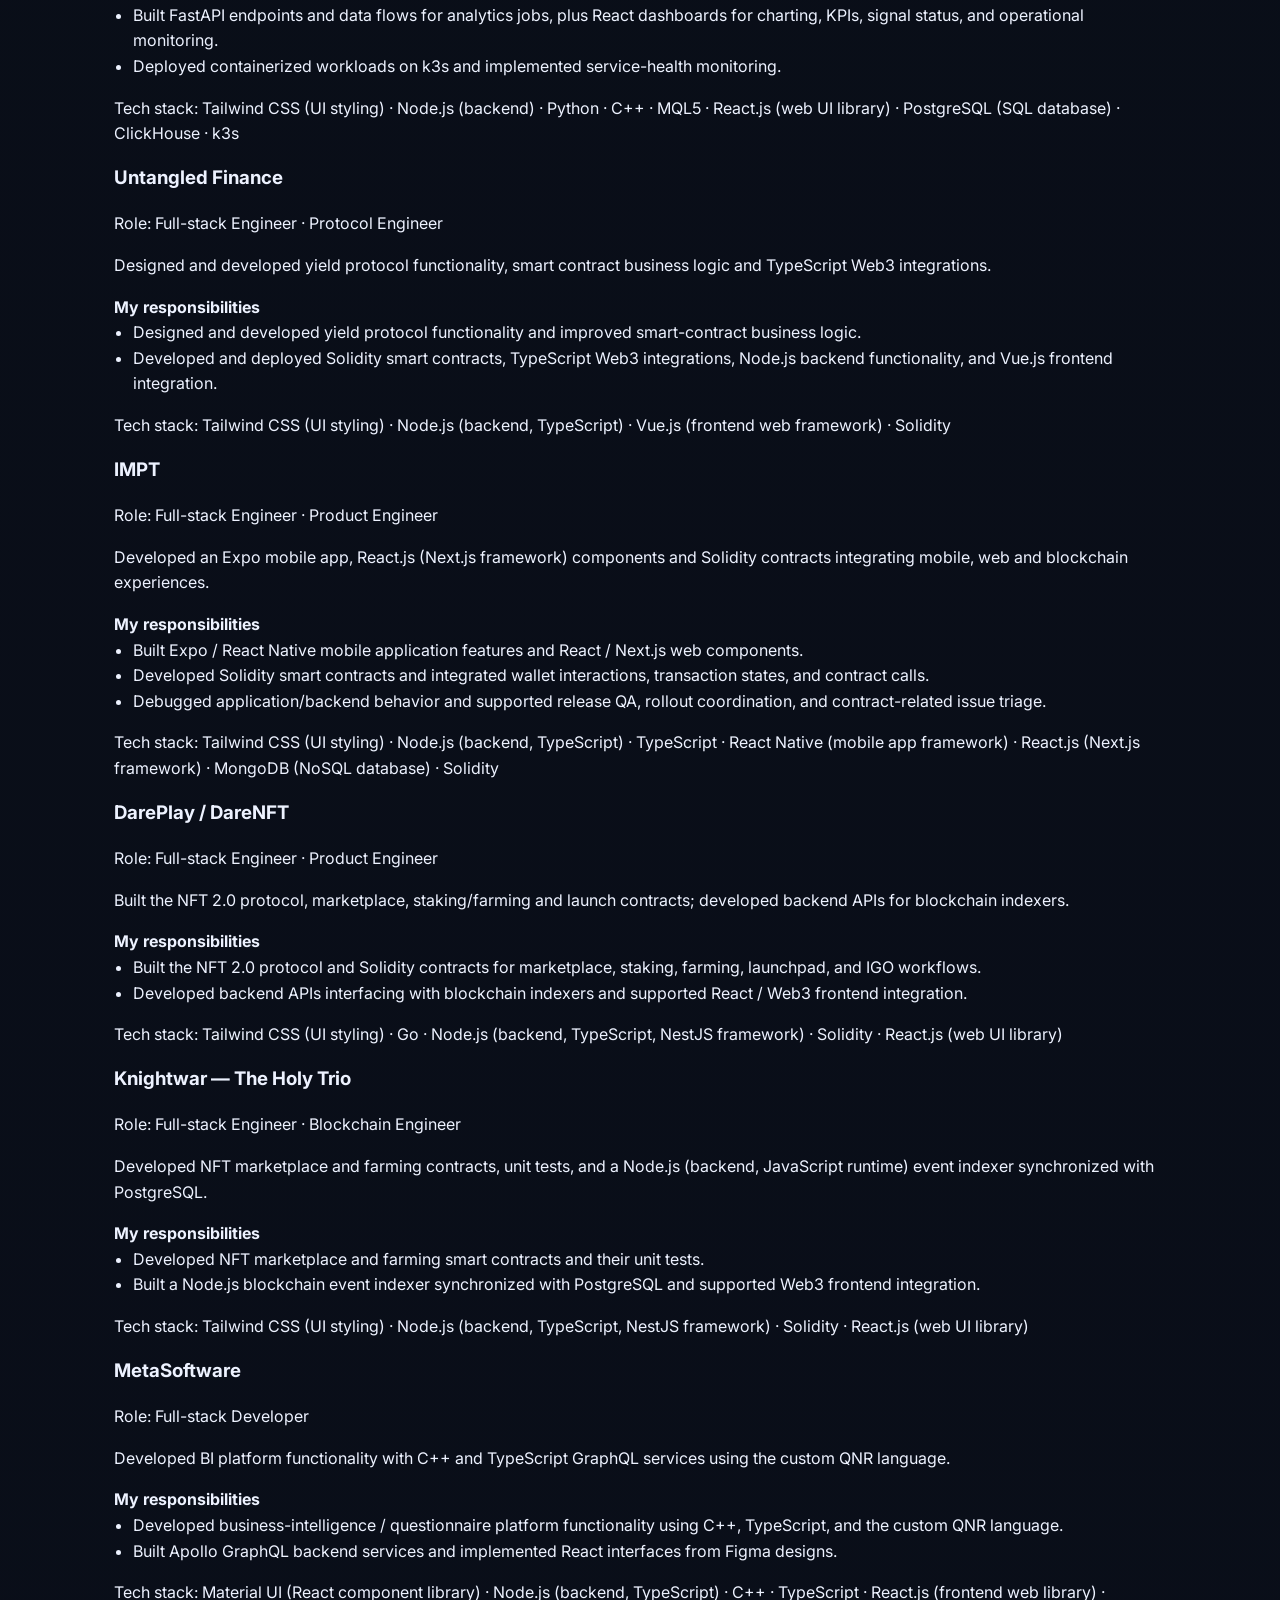
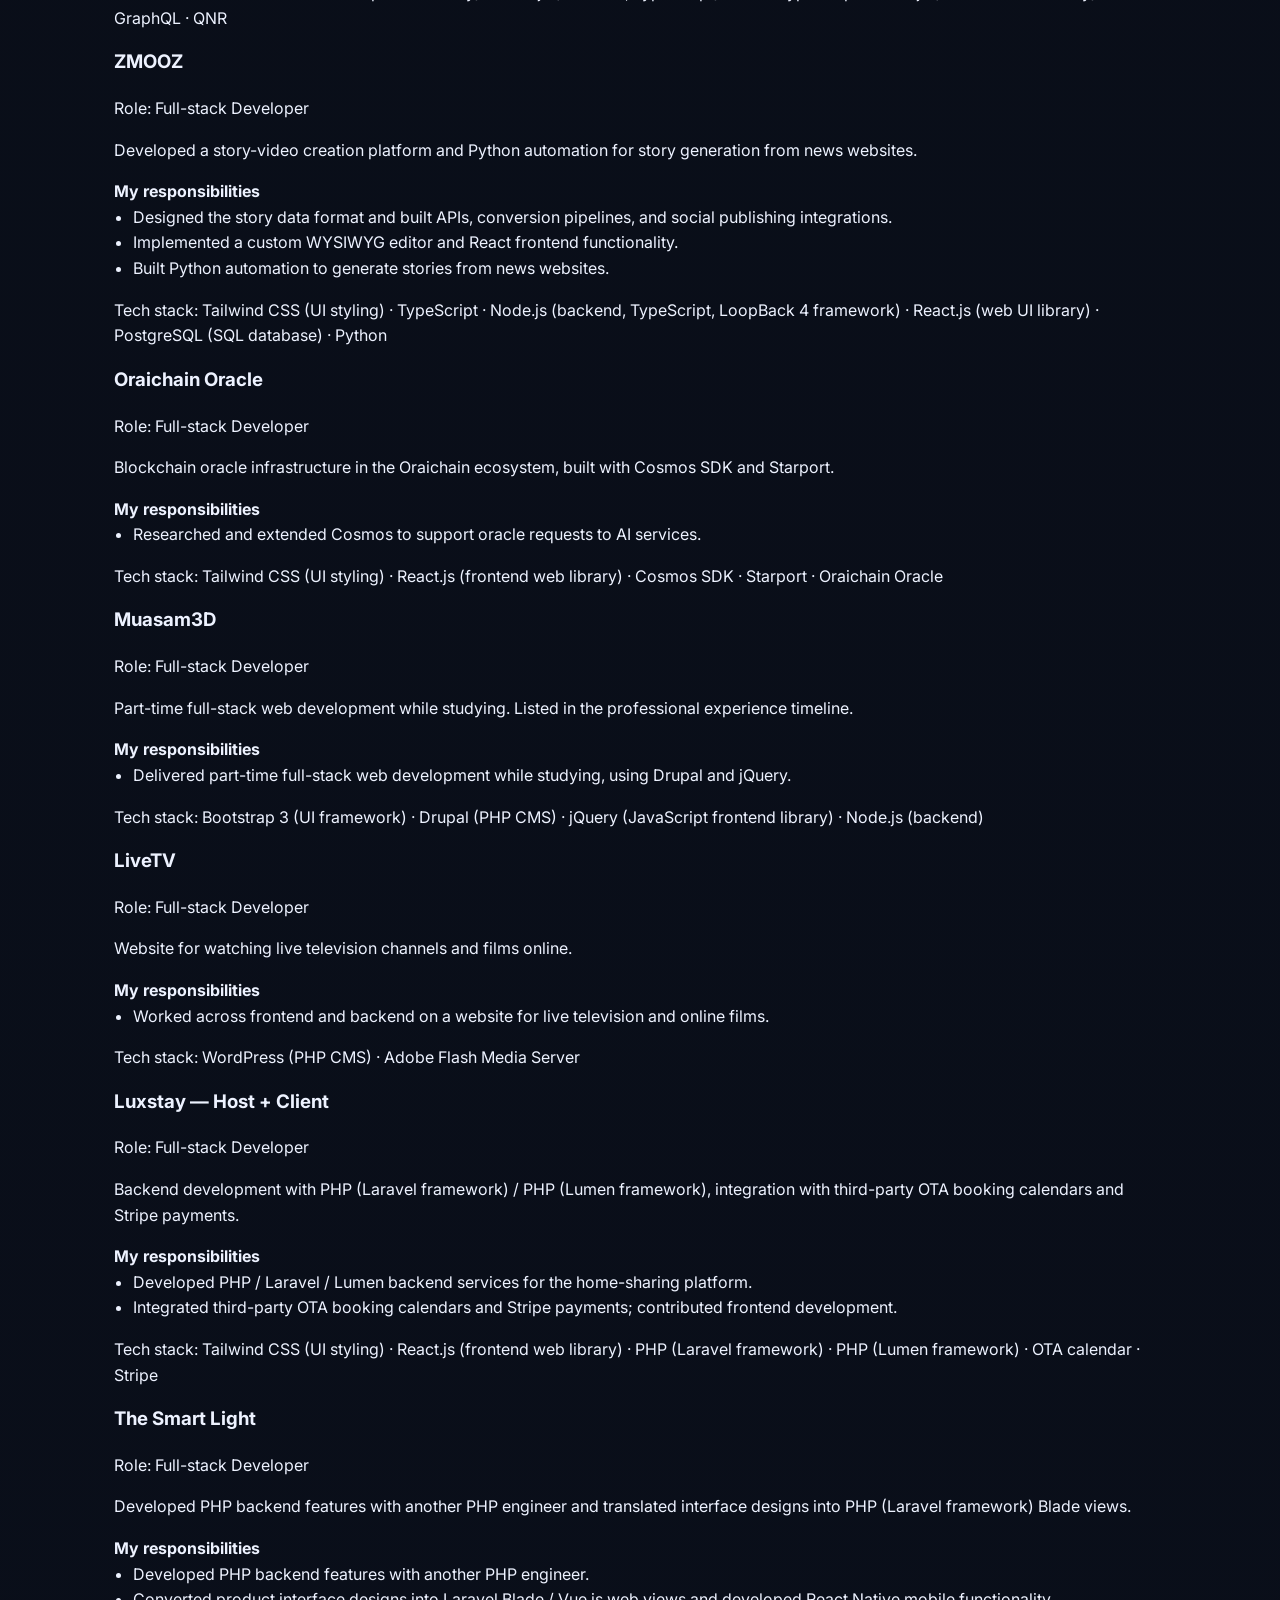
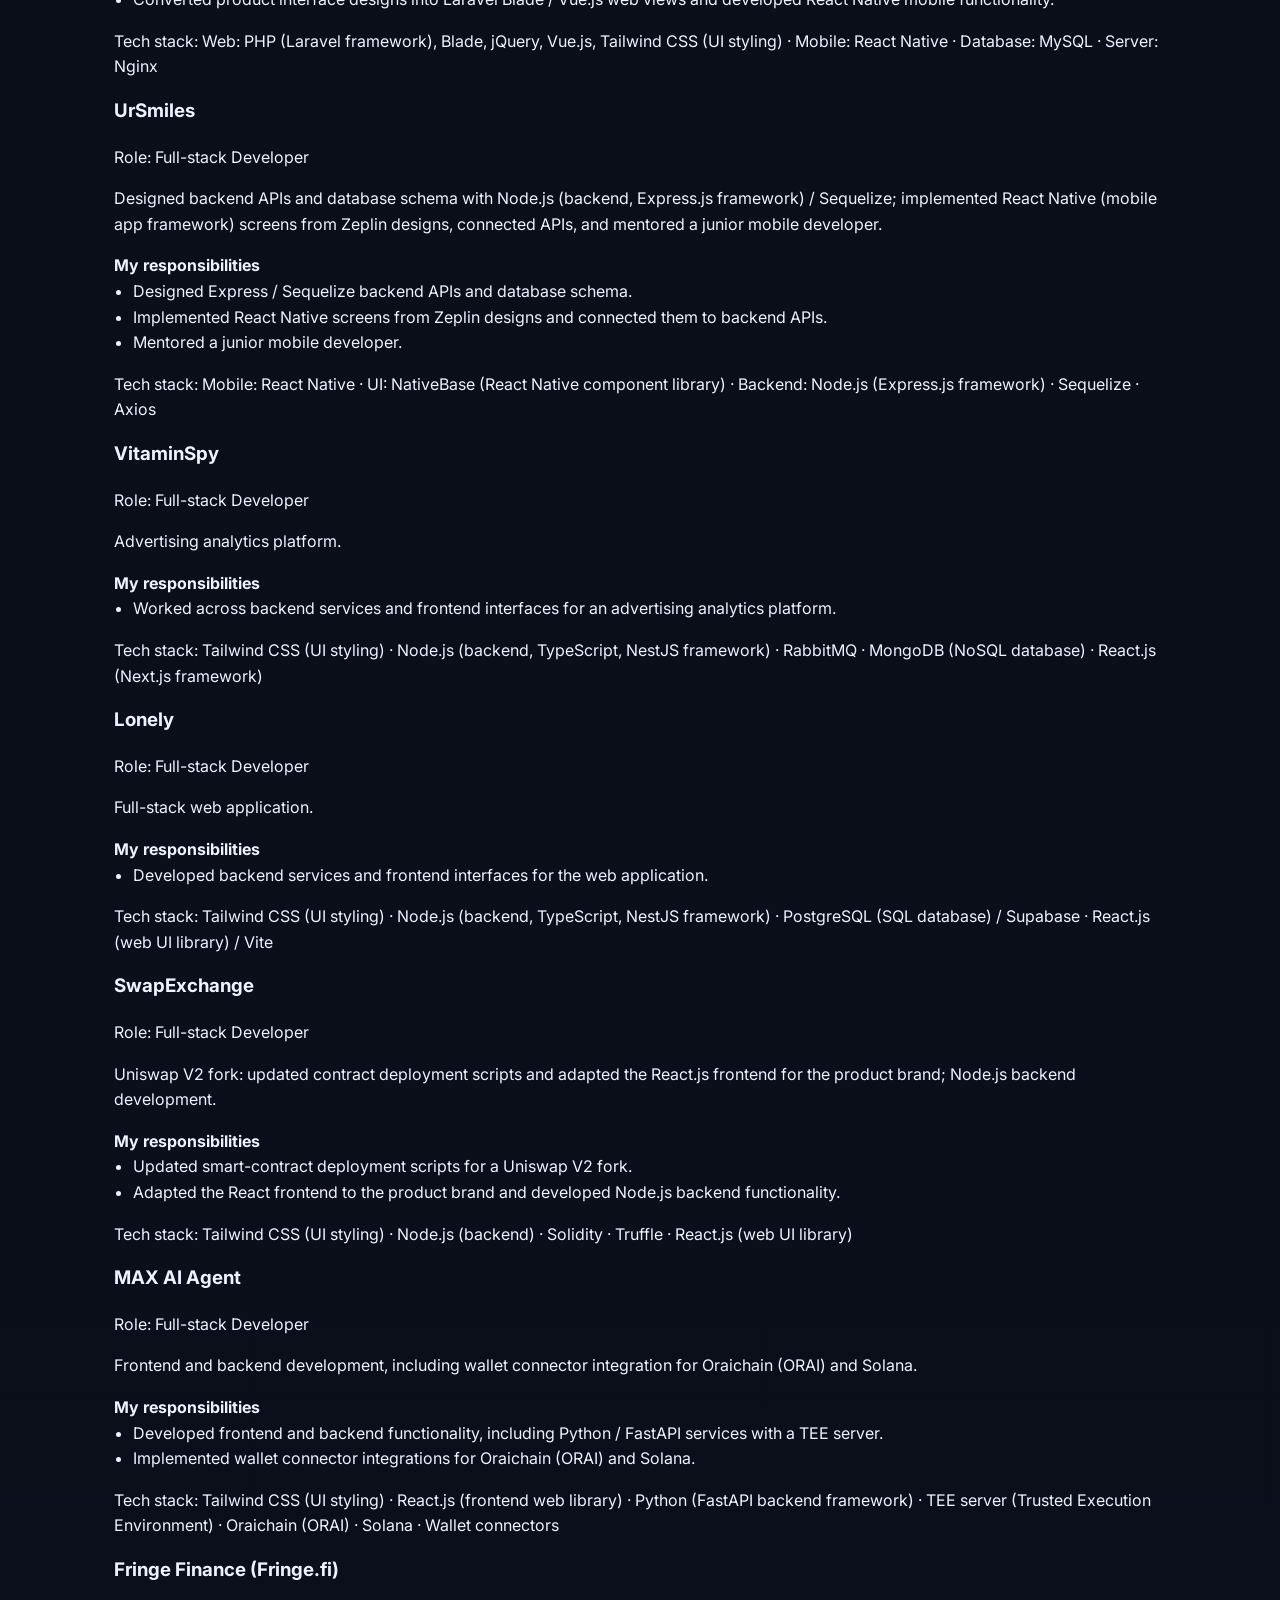
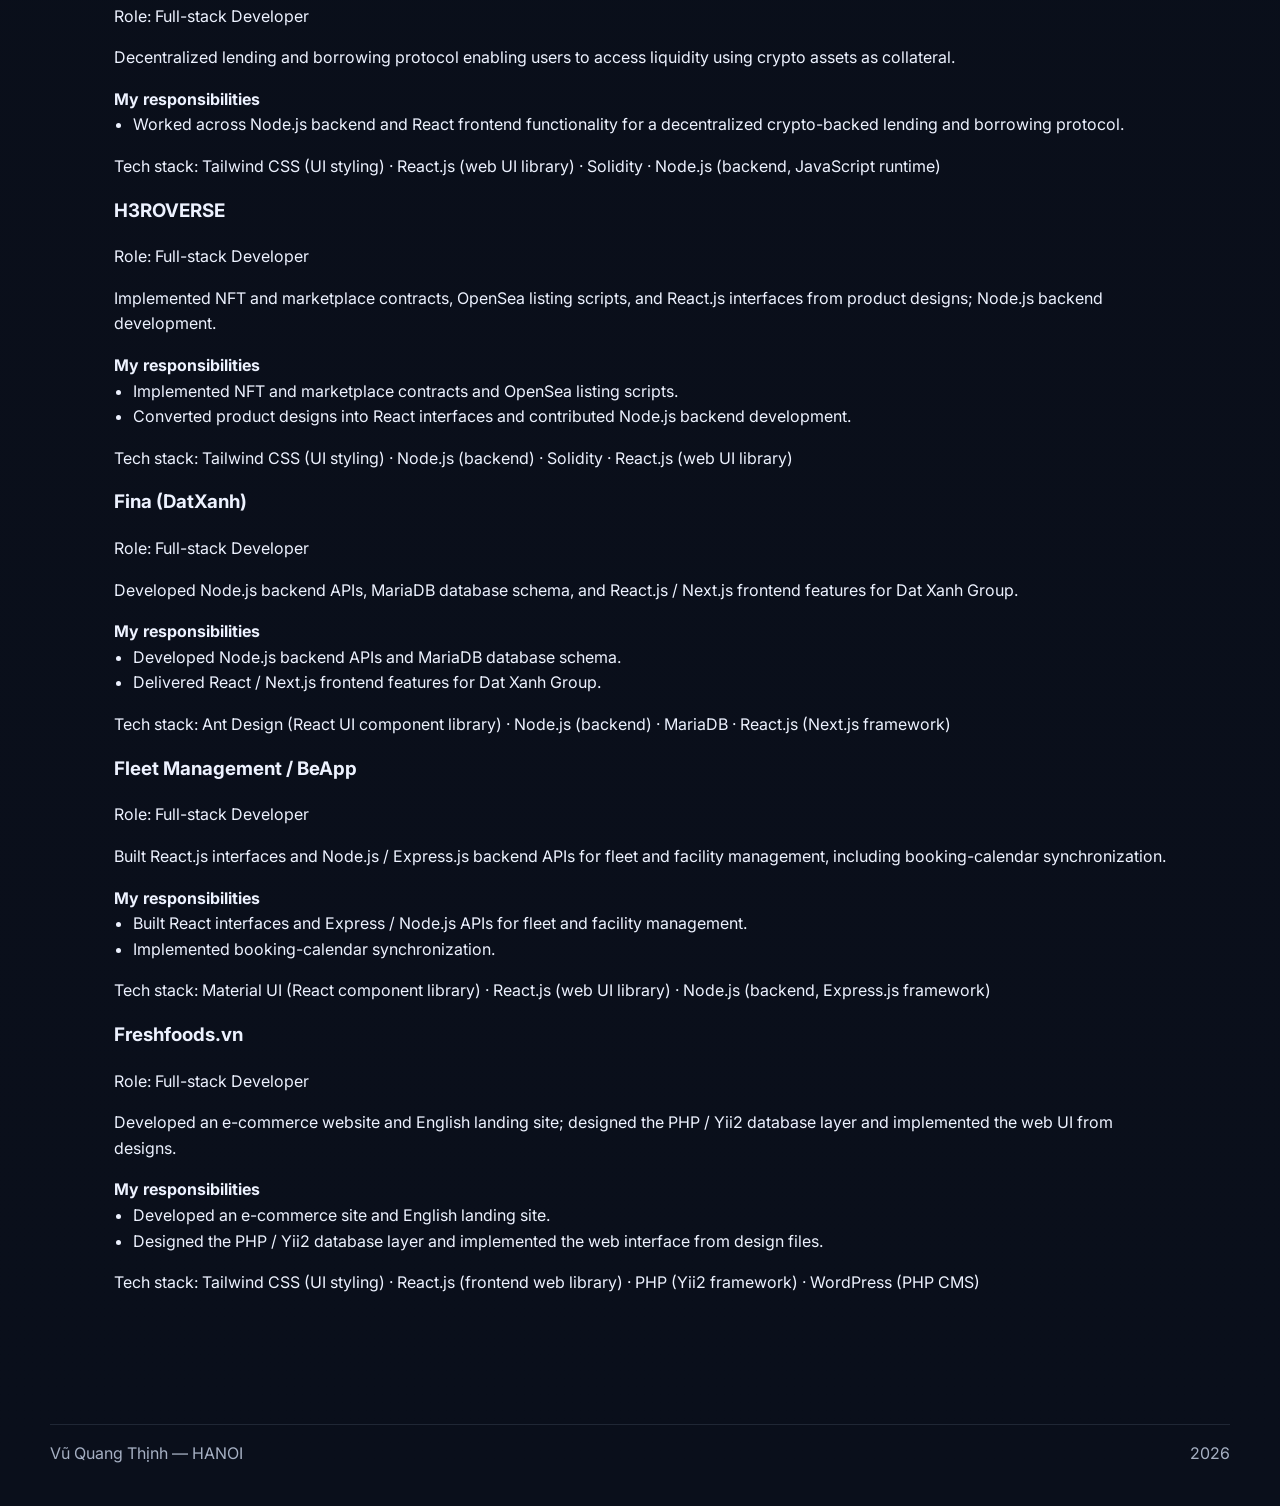
==== commit c7d567f0: "Specify Oraichain Oracle Cosmos and AI integration contribution" ====
--- a/resume.html
+++ b/resume.html
@@ -905,7 +905,7 @@
           </div>
         </section>
       </div>
-    <section id="complete-project-record" style="max-width:1100px;margin:3rem auto;padding:1.5rem"><h2>Complete project roles &amp; technology stacks</h2><article><h3>Orai IDE / Oraichain Tooling</h3><p>Role: Full-stack Engineer · Cosmos / CosmWasm Integration</p><p>Developer tooling and blockchain integration for Oraichain: wallet connections, smart contract query/execution, ORAI transfers, multi-send transactions, fee allowances, and RPC/LCD integration.</p><div class="contributions"><strong>My responsibilities</strong><ul><li>Implemented wallet connections and smart-contract query/execution integrations.</li><li>Built ORAI transfers, multi-send transactions, fee allowance workflows, and Oraichain RPC/LCD integration.</li></ul></div><p>Tech stack: Tailwind CSS (UI styling) · React.js (frontend web library) · Node.js (backend, TypeScript) · CosmJS · CosmWasm · TypeScript · Oraichain RPC/LCD</p></article><article><h3>AmbuSun RCM</h3><p>Role: Full-stack Engineer · Product Engineer</p><p>Developed reporting, denial management and AI chat modules; implemented APIs, data models, dashboards and revenue operations workflows.</p><div class="contributions"><strong>My responsibilities</strong><ul><li>Developed reporting, denial management, and AI chat modules.</li><li>Implemented backend APIs, data models, dashboards, and revenue operations workflows supporting claim visibility and denial follow-up.</li></ul></div><p>Tech stack: Tailwind CSS (UI styling) · Python · Node.js (backend) · TypeScript · React.js (Next.js framework) · PostgreSQL (SQL database) · GenAI · RAG · Google Cloud Run</p></article><article><h3>Quantizero</h3><p>Role: Full-stack Engineer · Product Engineer</p><p>Developed semi-HFT features, financial analytics APIs, trading signals and interactive dashboards; deployed workloads on k3s.</p><div class="contributions"><strong>My responsibilities</strong><ul><li>Developed semi-HFT features, financial analytics services, and trading signals.</li><li>Built FastAPI endpoints and data flows for analytics jobs, plus React dashboards for charting, KPIs, signal status, and operational monitoring.</li><li>Deployed containerized workloads on k3s and implemented service-health monitoring.</li></ul></div><p>Tech stack: Tailwind CSS (UI styling) · Node.js (backend) · Python · C++ · MQL5 · React.js (web UI library) · PostgreSQL (SQL database) · ClickHouse · k3s</p></article><article><h3>Untangled Finance</h3><p>Role: Full-stack Engineer · Protocol Engineer</p><p>Designed and developed yield protocol functionality, smart contract business logic and TypeScript Web3 integrations.</p><div class="contributions"><strong>My responsibilities</strong><ul><li>Designed and developed yield protocol functionality and improved smart-contract business logic.</li><li>Developed and deployed Solidity smart contracts, TypeScript Web3 integrations, Node.js backend functionality, and Vue.js frontend integration.</li></ul></div><p>Tech stack: Tailwind CSS (UI styling) · Node.js (backend, TypeScript) · Vue.js (frontend web framework) · Solidity</p></article><article><h3>IMPT</h3><p>Role: Full-stack Engineer · Product Engineer</p><p>Developed an Expo mobile app, React.js (Next.js framework) components and Solidity contracts integrating mobile, web and blockchain experiences.</p><div class="contributions"><strong>My responsibilities</strong><ul><li>Built Expo / React Native mobile application features and React / Next.js web components.</li><li>Developed Solidity smart contracts and integrated wallet interactions, transaction states, and contract calls.</li><li>Debugged application/backend behavior and supported release QA, rollout coordination, and contract-related issue triage.</li></ul></div><p>Tech stack: Tailwind CSS (UI styling) · Node.js (backend, TypeScript) · TypeScript · React Native (mobile app framework) · React.js (Next.js framework) · MongoDB (NoSQL database) · Solidity</p></article><article><h3>DarePlay / DareNFT</h3><p>Role: Full-stack Engineer · Product Engineer</p><p>Built the NFT 2.0 protocol, marketplace, staking/farming and launch contracts; developed backend APIs for blockchain indexers.</p><div class="contributions"><strong>My responsibilities</strong><ul><li>Built the NFT 2.0 protocol and Solidity contracts for marketplace, staking, farming, launchpad, and IGO workflows.</li><li>Developed backend APIs interfacing with blockchain indexers and supported React / Web3 frontend integration.</li></ul></div><p>Tech stack: Tailwind CSS (UI styling) · Go · Node.js (backend, TypeScript, NestJS framework) · Solidity · React.js (web UI library)</p></article><article><h3>Knightwar — The Holy Trio</h3><p>Role: Full-stack Engineer · Blockchain Engineer</p><p>Developed NFT marketplace and farming contracts, unit tests, and a Node.js (backend, JavaScript runtime) event indexer synchronized with PostgreSQL.</p><div class="contributions"><strong>My responsibilities</strong><ul><li>Developed NFT marketplace and farming smart contracts and their unit tests.</li><li>Built a Node.js blockchain event indexer synchronized with PostgreSQL and supported Web3 frontend integration.</li></ul></div><p>Tech stack: Tailwind CSS (UI styling) · Node.js (backend, TypeScript, NestJS framework) · Solidity · React.js (web UI library)</p></article><article><h3>MetaSoftware</h3><p>Role: Full-stack Developer</p><p>Developed BI platform functionality with C++ and TypeScript GraphQL services using the custom QNR language.</p><div class="contributions"><strong>My responsibilities</strong><ul><li>Developed business-intelligence / questionnaire platform functionality using C++, TypeScript, and the custom QNR language.</li><li>Built Apollo GraphQL backend services and implemented React interfaces from Figma designs.</li></ul></div><p>Tech stack: Material UI (React component library) · Node.js (backend, TypeScript) · C++ · TypeScript · React.js (frontend web library) · GraphQL · QNR</p></article><article><h3>ZMOOZ</h3><p>Role: Full-stack Developer</p><p>Developed a story-video creation platform and Python automation for story generation from news websites.</p><div class="contributions"><strong>My responsibilities</strong><ul><li>Designed the story data format and built APIs, conversion pipelines, and social publishing integrations.</li><li>Implemented a custom WYSIWYG editor and React frontend functionality.</li><li>Built Python automation to generate stories from news websites.</li></ul></div><p>Tech stack: Tailwind CSS (UI styling) · TypeScript · Node.js (backend, TypeScript, LoopBack 4 framework) · React.js (web UI library) · PostgreSQL (SQL database) · Python</p></article><article><h3>Oraichain Oracle</h3><p>Role: Full-stack Developer</p><p>Blockchain oracle infrastructure in the Oraichain ecosystem, built with Cosmos SDK and Starport.</p><div class="contributions"><strong>My responsibilities</strong><ul><li>Worked across frontend and backend on Oraichain blockchain oracle infrastructure.</li></ul></div><p>Tech stack: Tailwind CSS (UI styling) · React.js (frontend web library) · Cosmos SDK · Starport · Oraichain Oracle</p></article><article><h3>Muasam3D</h3><p>Role: Full-stack Developer</p><p>Part-time full-stack web development while studying. Listed in the professional experience timeline.</p><div class="contributions"><strong>My responsibilities</strong><ul><li>Delivered part-time full-stack web development while studying, using Drupal and jQuery.</li></ul></div><p>Tech stack: Bootstrap 3 (UI framework) · Drupal (PHP CMS) · jQuery (JavaScript frontend library) · Node.js (backend)</p></article><article><h3>LiveTV</h3><p>Role: Full-stack Developer</p><p>Website for watching live television channels and films online.</p><div class="contributions"><strong>My responsibilities</strong><ul><li>Worked across frontend and backend on a website for live television and online films.</li></ul></div><p>Tech stack: WordPress (PHP CMS) · Adobe Flash Media Server</p></article><article><h3>Luxstay — Host + Client</h3><p>Role: Full-stack Developer</p><p>Backend development with PHP (Laravel framework) / PHP (Lumen framework), integration with third-party OTA booking calendars and Stripe payments.</p><div class="contributions"><strong>My responsibilities</strong><ul><li>Developed PHP / Laravel / Lumen backend services for the home-sharing platform.</li><li>Integrated third-party OTA booking calendars and Stripe payments; contributed frontend development.</li></ul></div><p>Tech stack: Tailwind CSS (UI styling) · React.js (frontend web library) · PHP (Laravel framework) · PHP (Lumen framework) · OTA calendar · Stripe</p></article><article><h3>The Smart Light</h3><p>Role: Full-stack Developer</p><p>Developed PHP backend features with another PHP engineer and translated interface designs into PHP (Laravel framework) Blade views.</p><div class="contributions"><strong>My responsibilities</strong><ul><li>Developed PHP backend features with another PHP engineer.</li><li>Converted product interface designs into Laravel Blade / Vue.js web views and developed React Native mobile functionality.</li></ul></div><p>Tech stack: Web: PHP (Laravel framework), Blade, jQuery, Vue.js, Tailwind CSS (UI styling) · Mobile: React Native · Database: MySQL · Server: Nginx</p></article><article><h3>UrSmiles</h3><p>Role: Full-stack Developer</p><p>Designed backend APIs and database schema with Node.js (backend, Express.js framework) / Sequelize; implemented React Native (mobile app framework) screens from Zeplin designs, connected APIs, and mentored a junior mobile developer.</p><div class="contributions"><strong>My responsibilities</strong><ul><li>Designed Express / Sequelize backend APIs and database schema.</li><li>Implemented React Native screens from Zeplin designs and connected them to backend APIs.</li><li>Mentored a junior mobile developer.</li></ul></div><p>Tech stack: Mobile: React Native · UI: NativeBase (React Native component library) · Backend: Node.js (Express.js framework) · Sequelize · Axios</p></article><article><h3>VitaminSpy</h3><p>Role: Full-stack Developer</p><p>Advertising analytics platform.</p><div class="contributions"><strong>My responsibilities</strong><ul><li>Worked across backend services and frontend interfaces for an advertising analytics platform.</li></ul></div><p>Tech stack: Tailwind CSS (UI styling) · Node.js (backend, TypeScript, NestJS framework) · RabbitMQ · MongoDB (NoSQL database) · React.js (Next.js framework)</p></article><article><h3>Lonely</h3><p>Role: Full-stack Developer</p><p>Full-stack web application.</p><div class="contributions"><strong>My responsibilities</strong><ul><li>Developed backend services and frontend interfaces for the web application.</li></ul></div><p>Tech stack: Tailwind CSS (UI styling) · Node.js (backend, TypeScript, NestJS framework) · PostgreSQL (SQL database) / Supabase · React.js (web UI library) / Vite</p></article><article><h3>SwapExchange</h3><p>Role: Full-stack Developer</p><p>Uniswap V2 fork: updated contract deployment scripts and adapted the React.js frontend for the product brand; Node.js backend development.</p><div class="contributions"><strong>My responsibilities</strong><ul><li>Updated smart-contract deployment scripts for a Uniswap V2 fork.</li><li>Adapted the React frontend to the product brand and developed Node.js backend functionality.</li></ul></div><p>Tech stack: Tailwind CSS (UI styling) · Node.js (backend) · Solidity · Truffle · React.js (web UI library)</p></article><article><h3>MAX AI Agent</h3><p>Role: Full-stack Developer</p><p>Frontend and backend development, including wallet connector integration for Oraichain (ORAI) and Solana.</p><div class="contributions"><strong>My responsibilities</strong><ul><li>Developed frontend and backend functionality, including Python / FastAPI services with a TEE server.</li><li>Implemented wallet connector integrations for Oraichain (ORAI) and Solana.</li></ul></div><p>Tech stack: Tailwind CSS (UI styling) · React.js (frontend web library) · Python (FastAPI backend framework) · TEE server (Trusted Execution Environment) · Oraichain (ORAI) · Solana · Wallet connectors</p></article><article><h3>Fringe Finance (Fringe.fi)</h3><p>Role: Full-stack Developer</p><p>Decentralized lending and borrowing protocol enabling users to access liquidity using crypto assets as collateral.</p><div class="contributions"><strong>My responsibilities</strong><ul><li>Worked across Node.js backend and React frontend functionality for a decentralized crypto-backed lending and borrowing protocol.</li></ul></div><p>Tech stack: Tailwind CSS (UI styling) · React.js (web UI library) · Solidity · Node.js (backend, JavaScript runtime)</p></article><article><h3>H3ROVERSE</h3><p>Role: Full-stack Developer</p><p>Implemented NFT and marketplace contracts, OpenSea listing scripts, and React.js interfaces from product designs; Node.js backend development.</p><div class="contributions"><strong>My responsibilities</strong><ul><li>Implemented NFT and marketplace contracts and OpenSea listing scripts.</li><li>Converted product designs into React interfaces and contributed Node.js backend development.</li></ul></div><p>Tech stack: Tailwind CSS (UI styling) · Node.js (backend) · Solidity · React.js (web UI library)</p></article><article><h3>Fina (DatXanh)</h3><p>Role: Full-stack Developer</p><p>Developed Node.js backend APIs, MariaDB database schema, and React.js / Next.js frontend features for Dat Xanh Group.</p><div class="contributions"><strong>My responsibilities</strong><ul><li>Developed Node.js backend APIs and MariaDB database schema.</li><li>Delivered React / Next.js frontend features for Dat Xanh Group.</li></ul></div><p>Tech stack: Ant Design (React UI component library) · Node.js (backend) · MariaDB · React.js (Next.js framework)</p></article><article><h3>Fleet Management / BeApp</h3><p>Role: Full-stack Developer</p><p>Built React.js interfaces and Node.js / Express.js backend APIs for fleet and facility management, including booking-calendar synchronization.</p><div class="contributions"><strong>My responsibilities</strong><ul><li>Built React interfaces and Express / Node.js APIs for fleet and facility management.</li><li>Implemented booking-calendar synchronization.</li></ul></div><p>Tech stack: Material UI (React component library) · React.js (web UI library) · Node.js (backend, Express.js framework)</p></article><article><h3>Freshfoods.vn</h3><p>Role: Full-stack Developer</p><p>Developed an e-commerce website and English landing site; designed the PHP / Yii2 database layer and implemented the web UI from designs.</p><div class="contributions"><strong>My responsibilities</strong><ul><li>Developed an e-commerce site and English landing site.</li><li>Designed the PHP / Yii2 database layer and implemented the web interface from design files.</li></ul></div><p>Tech stack: Tailwind CSS (UI styling) · React.js (frontend web library) · PHP (Yii2 framework) · WordPress (PHP CMS)</p></article></section></main>
+    <section id="complete-project-record" style="max-width:1100px;margin:3rem auto;padding:1.5rem"><h2>Complete project roles &amp; technology stacks</h2><article><h3>Orai IDE / Oraichain Tooling</h3><p>Role: Full-stack Engineer · Cosmos / CosmWasm Integration</p><p>Developer tooling and blockchain integration for Oraichain: wallet connections, smart contract query/execution, ORAI transfers, multi-send transactions, fee allowances, and RPC/LCD integration.</p><div class="contributions"><strong>My responsibilities</strong><ul><li>Implemented wallet connections and smart-contract query/execution integrations.</li><li>Built ORAI transfers, multi-send transactions, fee allowance workflows, and Oraichain RPC/LCD integration.</li></ul></div><p>Tech stack: Tailwind CSS (UI styling) · React.js (frontend web library) · Node.js (backend, TypeScript) · CosmJS · CosmWasm · TypeScript · Oraichain RPC/LCD</p></article><article><h3>AmbuSun RCM</h3><p>Role: Full-stack Engineer · Product Engineer</p><p>Developed reporting, denial management and AI chat modules; implemented APIs, data models, dashboards and revenue operations workflows.</p><div class="contributions"><strong>My responsibilities</strong><ul><li>Developed reporting, denial management, and AI chat modules.</li><li>Implemented backend APIs, data models, dashboards, and revenue operations workflows supporting claim visibility and denial follow-up.</li></ul></div><p>Tech stack: Tailwind CSS (UI styling) · Python · Node.js (backend) · TypeScript · React.js (Next.js framework) · PostgreSQL (SQL database) · GenAI · RAG · Google Cloud Run</p></article><article><h3>Quantizero</h3><p>Role: Full-stack Engineer · Product Engineer</p><p>Developed semi-HFT features, financial analytics APIs, trading signals and interactive dashboards; deployed workloads on k3s.</p><div class="contributions"><strong>My responsibilities</strong><ul><li>Developed semi-HFT features, financial analytics services, and trading signals.</li><li>Built FastAPI endpoints and data flows for analytics jobs, plus React dashboards for charting, KPIs, signal status, and operational monitoring.</li><li>Deployed containerized workloads on k3s and implemented service-health monitoring.</li></ul></div><p>Tech stack: Tailwind CSS (UI styling) · Node.js (backend) · Python · C++ · MQL5 · React.js (web UI library) · PostgreSQL (SQL database) · ClickHouse · k3s</p></article><article><h3>Untangled Finance</h3><p>Role: Full-stack Engineer · Protocol Engineer</p><p>Designed and developed yield protocol functionality, smart contract business logic and TypeScript Web3 integrations.</p><div class="contributions"><strong>My responsibilities</strong><ul><li>Designed and developed yield protocol functionality and improved smart-contract business logic.</li><li>Developed and deployed Solidity smart contracts, TypeScript Web3 integrations, Node.js backend functionality, and Vue.js frontend integration.</li></ul></div><p>Tech stack: Tailwind CSS (UI styling) · Node.js (backend, TypeScript) · Vue.js (frontend web framework) · Solidity</p></article><article><h3>IMPT</h3><p>Role: Full-stack Engineer · Product Engineer</p><p>Developed an Expo mobile app, React.js (Next.js framework) components and Solidity contracts integrating mobile, web and blockchain experiences.</p><div class="contributions"><strong>My responsibilities</strong><ul><li>Built Expo / React Native mobile application features and React / Next.js web components.</li><li>Developed Solidity smart contracts and integrated wallet interactions, transaction states, and contract calls.</li><li>Debugged application/backend behavior and supported release QA, rollout coordination, and contract-related issue triage.</li></ul></div><p>Tech stack: Tailwind CSS (UI styling) · Node.js (backend, TypeScript) · TypeScript · React Native (mobile app framework) · React.js (Next.js framework) · MongoDB (NoSQL database) · Solidity</p></article><article><h3>DarePlay / DareNFT</h3><p>Role: Full-stack Engineer · Product Engineer</p><p>Built the NFT 2.0 protocol, marketplace, staking/farming and launch contracts; developed backend APIs for blockchain indexers.</p><div class="contributions"><strong>My responsibilities</strong><ul><li>Built the NFT 2.0 protocol and Solidity contracts for marketplace, staking, farming, launchpad, and IGO workflows.</li><li>Developed backend APIs interfacing with blockchain indexers and supported React / Web3 frontend integration.</li></ul></div><p>Tech stack: Tailwind CSS (UI styling) · Go · Node.js (backend, TypeScript, NestJS framework) · Solidity · React.js (web UI library)</p></article><article><h3>Knightwar — The Holy Trio</h3><p>Role: Full-stack Engineer · Blockchain Engineer</p><p>Developed NFT marketplace and farming contracts, unit tests, and a Node.js (backend, JavaScript runtime) event indexer synchronized with PostgreSQL.</p><div class="contributions"><strong>My responsibilities</strong><ul><li>Developed NFT marketplace and farming smart contracts and their unit tests.</li><li>Built a Node.js blockchain event indexer synchronized with PostgreSQL and supported Web3 frontend integration.</li></ul></div><p>Tech stack: Tailwind CSS (UI styling) · Node.js (backend, TypeScript, NestJS framework) · Solidity · React.js (web UI library)</p></article><article><h3>MetaSoftware</h3><p>Role: Full-stack Developer</p><p>Developed BI platform functionality with C++ and TypeScript GraphQL services using the custom QNR language.</p><div class="contributions"><strong>My responsibilities</strong><ul><li>Developed business-intelligence / questionnaire platform functionality using C++, TypeScript, and the custom QNR language.</li><li>Built Apollo GraphQL backend services and implemented React interfaces from Figma designs.</li></ul></div><p>Tech stack: Material UI (React component library) · Node.js (backend, TypeScript) · C++ · TypeScript · React.js (frontend web library) · GraphQL · QNR</p></article><article><h3>ZMOOZ</h3><p>Role: Full-stack Developer</p><p>Developed a story-video creation platform and Python automation for story generation from news websites.</p><div class="contributions"><strong>My responsibilities</strong><ul><li>Designed the story data format and built APIs, conversion pipelines, and social publishing integrations.</li><li>Implemented a custom WYSIWYG editor and React frontend functionality.</li><li>Built Python automation to generate stories from news websites.</li></ul></div><p>Tech stack: Tailwind CSS (UI styling) · TypeScript · Node.js (backend, TypeScript, LoopBack 4 framework) · React.js (web UI library) · PostgreSQL (SQL database) · Python</p></article><article><h3>Oraichain Oracle</h3><p>Role: Full-stack Developer</p><p>Blockchain oracle infrastructure in the Oraichain ecosystem, built with Cosmos SDK and Starport.</p><div class="contributions"><strong>My responsibilities</strong><ul><li>Researched and extended Cosmos to support oracle requests to AI services.</li></ul></div><p>Tech stack: Tailwind CSS (UI styling) · React.js (frontend web library) · Cosmos SDK · Starport · Oraichain Oracle</p></article><article><h3>Muasam3D</h3><p>Role: Full-stack Developer</p><p>Part-time full-stack web development while studying. Listed in the professional experience timeline.</p><div class="contributions"><strong>My responsibilities</strong><ul><li>Delivered part-time full-stack web development while studying, using Drupal and jQuery.</li></ul></div><p>Tech stack: Bootstrap 3 (UI framework) · Drupal (PHP CMS) · jQuery (JavaScript frontend library) · Node.js (backend)</p></article><article><h3>LiveTV</h3><p>Role: Full-stack Developer</p><p>Website for watching live television channels and films online.</p><div class="contributions"><strong>My responsibilities</strong><ul><li>Worked across frontend and backend on a website for live television and online films.</li></ul></div><p>Tech stack: WordPress (PHP CMS) · Adobe Flash Media Server</p></article><article><h3>Luxstay — Host + Client</h3><p>Role: Full-stack Developer</p><p>Backend development with PHP (Laravel framework) / PHP (Lumen framework), integration with third-party OTA booking calendars and Stripe payments.</p><div class="contributions"><strong>My responsibilities</strong><ul><li>Developed PHP / Laravel / Lumen backend services for the home-sharing platform.</li><li>Integrated third-party OTA booking calendars and Stripe payments; contributed frontend development.</li></ul></div><p>Tech stack: Tailwind CSS (UI styling) · React.js (frontend web library) · PHP (Laravel framework) · PHP (Lumen framework) · OTA calendar · Stripe</p></article><article><h3>The Smart Light</h3><p>Role: Full-stack Developer</p><p>Developed PHP backend features with another PHP engineer and translated interface designs into PHP (Laravel framework) Blade views.</p><div class="contributions"><strong>My responsibilities</strong><ul><li>Developed PHP backend features with another PHP engineer.</li><li>Converted product interface designs into Laravel Blade / Vue.js web views and developed React Native mobile functionality.</li></ul></div><p>Tech stack: Web: PHP (Laravel framework), Blade, jQuery, Vue.js, Tailwind CSS (UI styling) · Mobile: React Native · Database: MySQL · Server: Nginx</p></article><article><h3>UrSmiles</h3><p>Role: Full-stack Developer</p><p>Designed backend APIs and database schema with Node.js (backend, Express.js framework) / Sequelize; implemented React Native (mobile app framework) screens from Zeplin designs, connected APIs, and mentored a junior mobile developer.</p><div class="contributions"><strong>My responsibilities</strong><ul><li>Designed Express / Sequelize backend APIs and database schema.</li><li>Implemented React Native screens from Zeplin designs and connected them to backend APIs.</li><li>Mentored a junior mobile developer.</li></ul></div><p>Tech stack: Mobile: React Native · UI: NativeBase (React Native component library) · Backend: Node.js (Express.js framework) · Sequelize · Axios</p></article><article><h3>VitaminSpy</h3><p>Role: Full-stack Developer</p><p>Advertising analytics platform.</p><div class="contributions"><strong>My responsibilities</strong><ul><li>Worked across backend services and frontend interfaces for an advertising analytics platform.</li></ul></div><p>Tech stack: Tailwind CSS (UI styling) · Node.js (backend, TypeScript, NestJS framework) · RabbitMQ · MongoDB (NoSQL database) · React.js (Next.js framework)</p></article><article><h3>Lonely</h3><p>Role: Full-stack Developer</p><p>Full-stack web application.</p><div class="contributions"><strong>My responsibilities</strong><ul><li>Developed backend services and frontend interfaces for the web application.</li></ul></div><p>Tech stack: Tailwind CSS (UI styling) · Node.js (backend, TypeScript, NestJS framework) · PostgreSQL (SQL database) / Supabase · React.js (web UI library) / Vite</p></article><article><h3>SwapExchange</h3><p>Role: Full-stack Developer</p><p>Uniswap V2 fork: updated contract deployment scripts and adapted the React.js frontend for the product brand; Node.js backend development.</p><div class="contributions"><strong>My responsibilities</strong><ul><li>Updated smart-contract deployment scripts for a Uniswap V2 fork.</li><li>Adapted the React frontend to the product brand and developed Node.js backend functionality.</li></ul></div><p>Tech stack: Tailwind CSS (UI styling) · Node.js (backend) · Solidity · Truffle · React.js (web UI library)</p></article><article><h3>MAX AI Agent</h3><p>Role: Full-stack Developer</p><p>Frontend and backend development, including wallet connector integration for Oraichain (ORAI) and Solana.</p><div class="contributions"><strong>My responsibilities</strong><ul><li>Developed frontend and backend functionality, including Python / FastAPI services with a TEE server.</li><li>Implemented wallet connector integrations for Oraichain (ORAI) and Solana.</li></ul></div><p>Tech stack: Tailwind CSS (UI styling) · React.js (frontend web library) · Python (FastAPI backend framework) · TEE server (Trusted Execution Environment) · Oraichain (ORAI) · Solana · Wallet connectors</p></article><article><h3>Fringe Finance (Fringe.fi)</h3><p>Role: Full-stack Developer</p><p>Decentralized lending and borrowing protocol enabling users to access liquidity using crypto assets as collateral.</p><div class="contributions"><strong>My responsibilities</strong><ul><li>Worked across Node.js backend and React frontend functionality for a decentralized crypto-backed lending and borrowing protocol.</li></ul></div><p>Tech stack: Tailwind CSS (UI styling) · React.js (web UI library) · Solidity · Node.js (backend, JavaScript runtime)</p></article><article><h3>H3ROVERSE</h3><p>Role: Full-stack Developer</p><p>Implemented NFT and marketplace contracts, OpenSea listing scripts, and React.js interfaces from product designs; Node.js backend development.</p><div class="contributions"><strong>My responsibilities</strong><ul><li>Implemented NFT and marketplace contracts and OpenSea listing scripts.</li><li>Converted product designs into React interfaces and contributed Node.js backend development.</li></ul></div><p>Tech stack: Tailwind CSS (UI styling) · Node.js (backend) · Solidity · React.js (web UI library)</p></article><article><h3>Fina (DatXanh)</h3><p>Role: Full-stack Developer</p><p>Developed Node.js backend APIs, MariaDB database schema, and React.js / Next.js frontend features for Dat Xanh Group.</p><div class="contributions"><strong>My responsibilities</strong><ul><li>Developed Node.js backend APIs and MariaDB database schema.</li><li>Delivered React / Next.js frontend features for Dat Xanh Group.</li></ul></div><p>Tech stack: Ant Design (React UI component library) · Node.js (backend) · MariaDB · React.js (Next.js framework)</p></article><article><h3>Fleet Management / BeApp</h3><p>Role: Full-stack Developer</p><p>Built React.js interfaces and Node.js / Express.js backend APIs for fleet and facility management, including booking-calendar synchronization.</p><div class="contributions"><strong>My responsibilities</strong><ul><li>Built React interfaces and Express / Node.js APIs for fleet and facility management.</li><li>Implemented booking-calendar synchronization.</li></ul></div><p>Tech stack: Material UI (React component library) · React.js (web UI library) · Node.js (backend, Express.js framework)</p></article><article><h3>Freshfoods.vn</h3><p>Role: Full-stack Developer</p><p>Developed an e-commerce website and English landing site; designed the PHP / Yii2 database layer and implemented the web UI from designs.</p><div class="contributions"><strong>My responsibilities</strong><ul><li>Developed an e-commerce site and English landing site.</li><li>Designed the PHP / Yii2 database layer and implemented the web interface from design files.</li></ul></div><p>Tech stack: Tailwind CSS (UI styling) · React.js (frontend web library) · PHP (Yii2 framework) · WordPress (PHP CMS)</p></article></section></main>
 
     <footer class="container">
       <span>Vũ Quang Thịnh — HANOI</span>
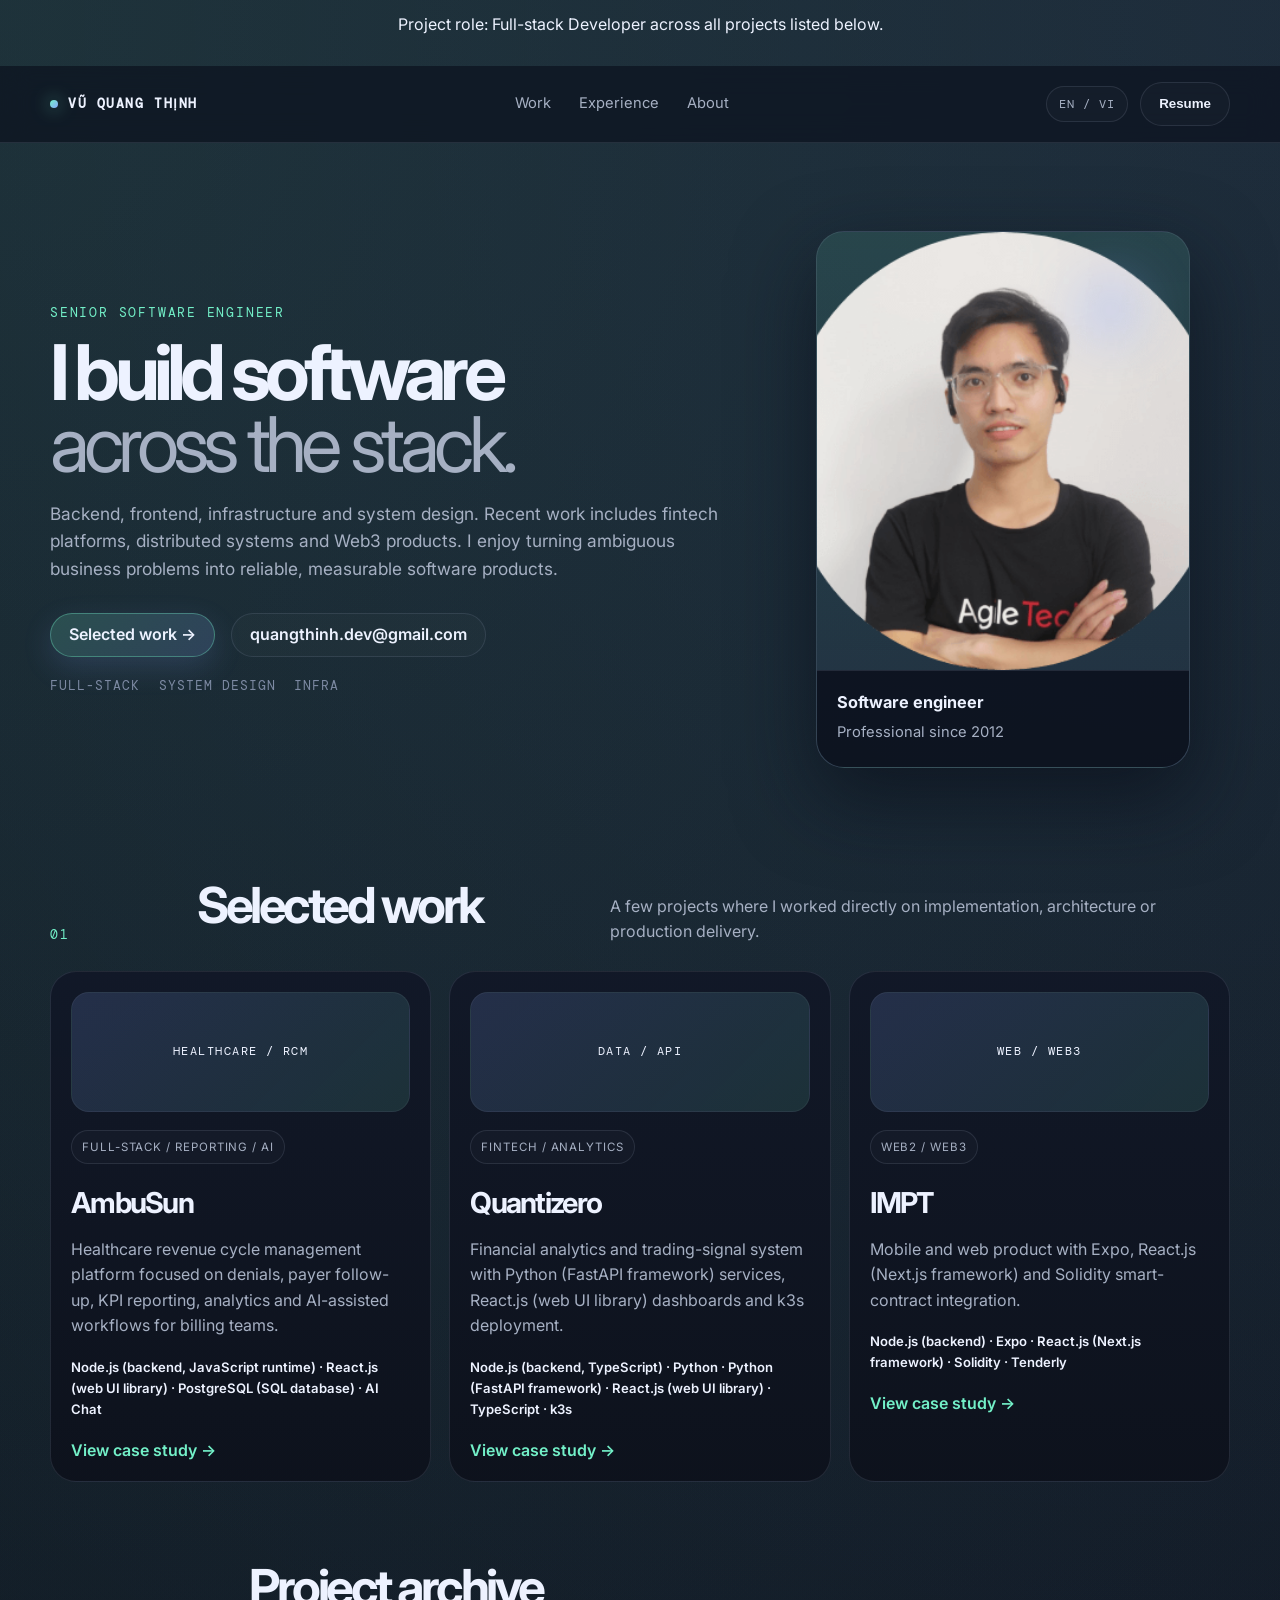
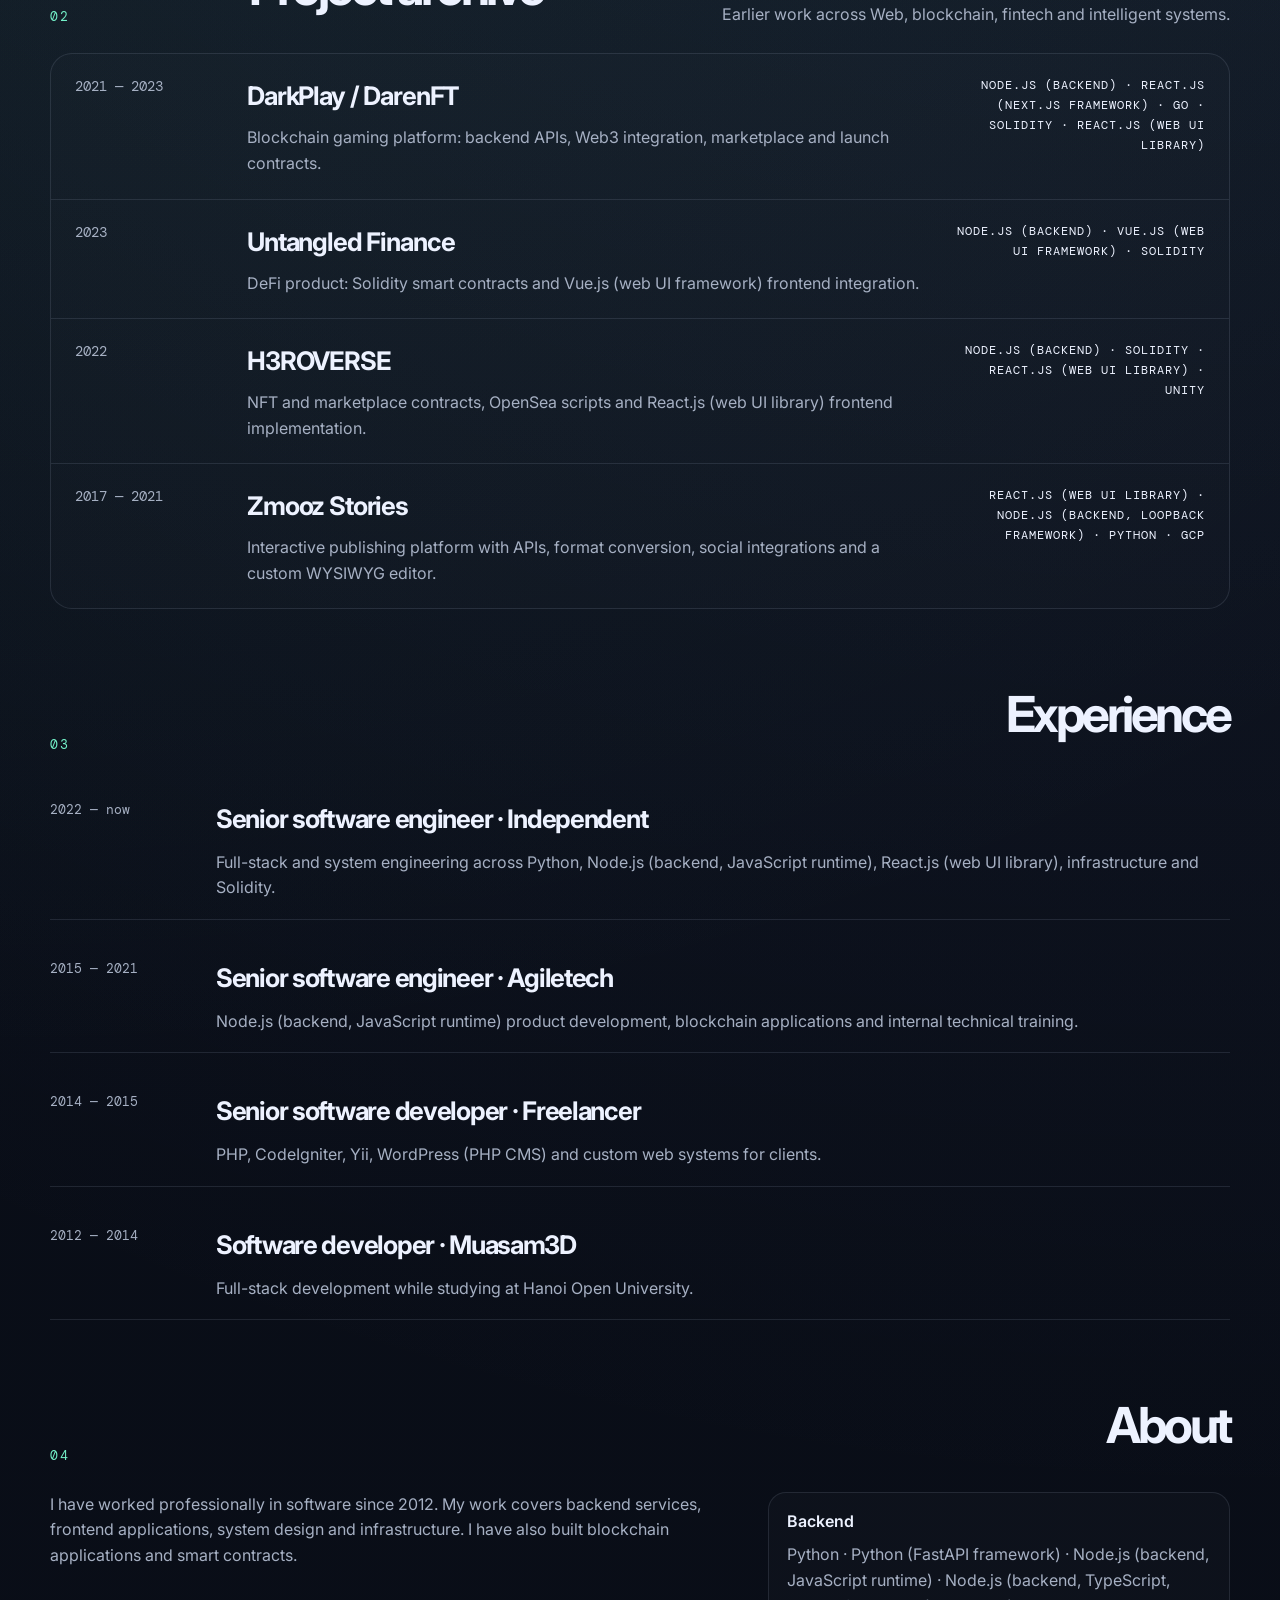
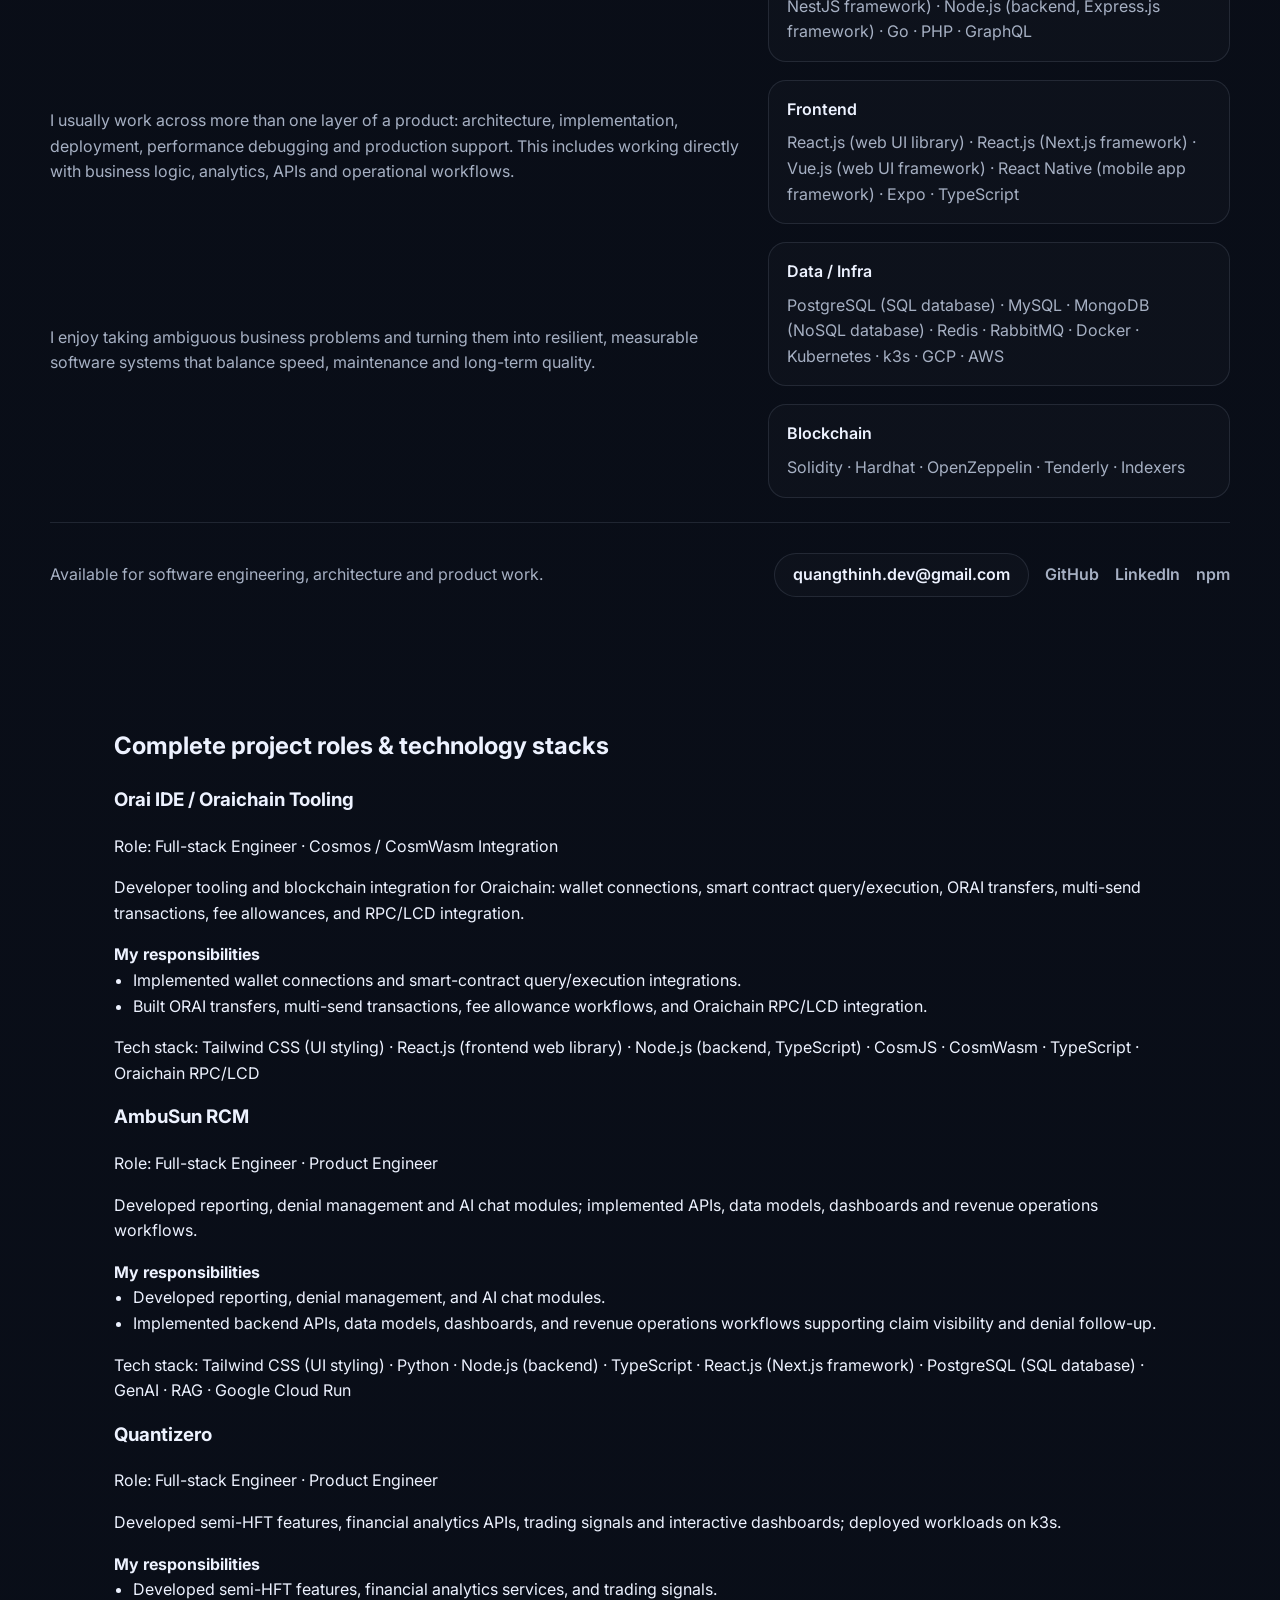
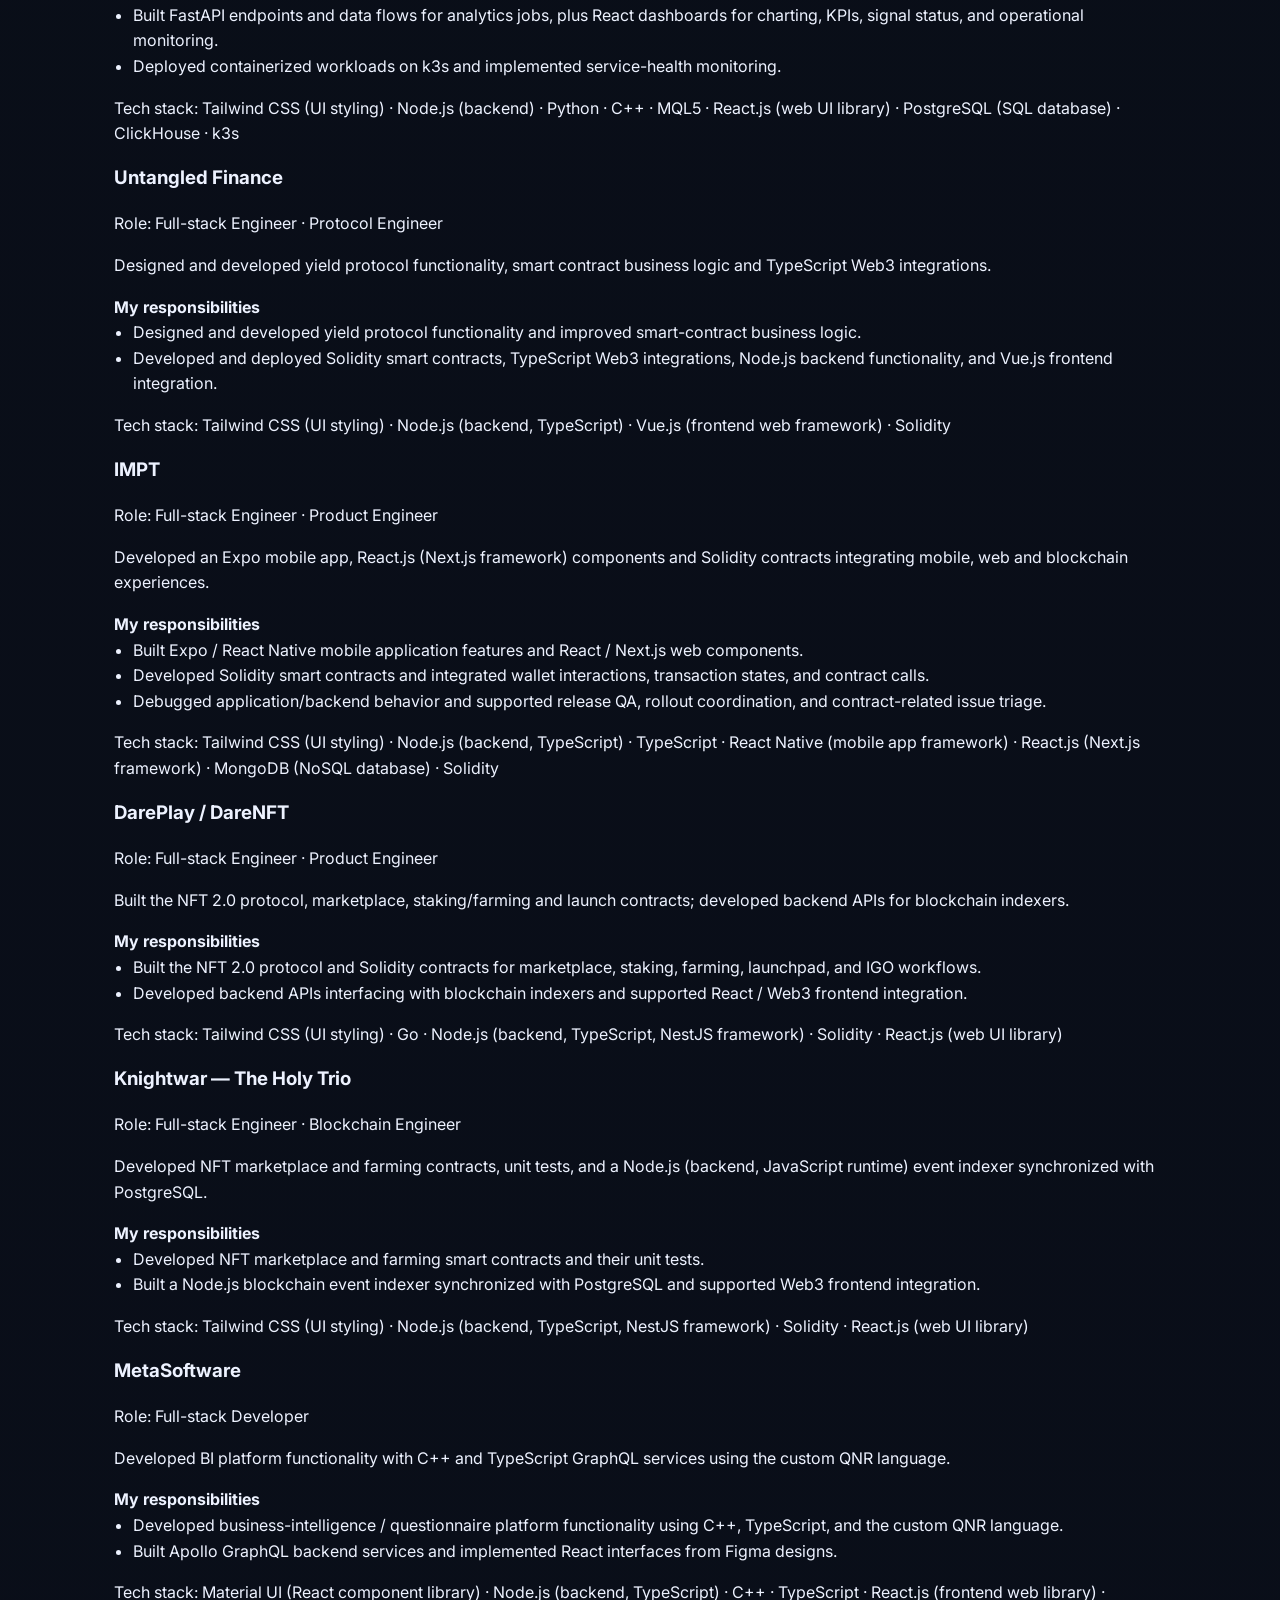
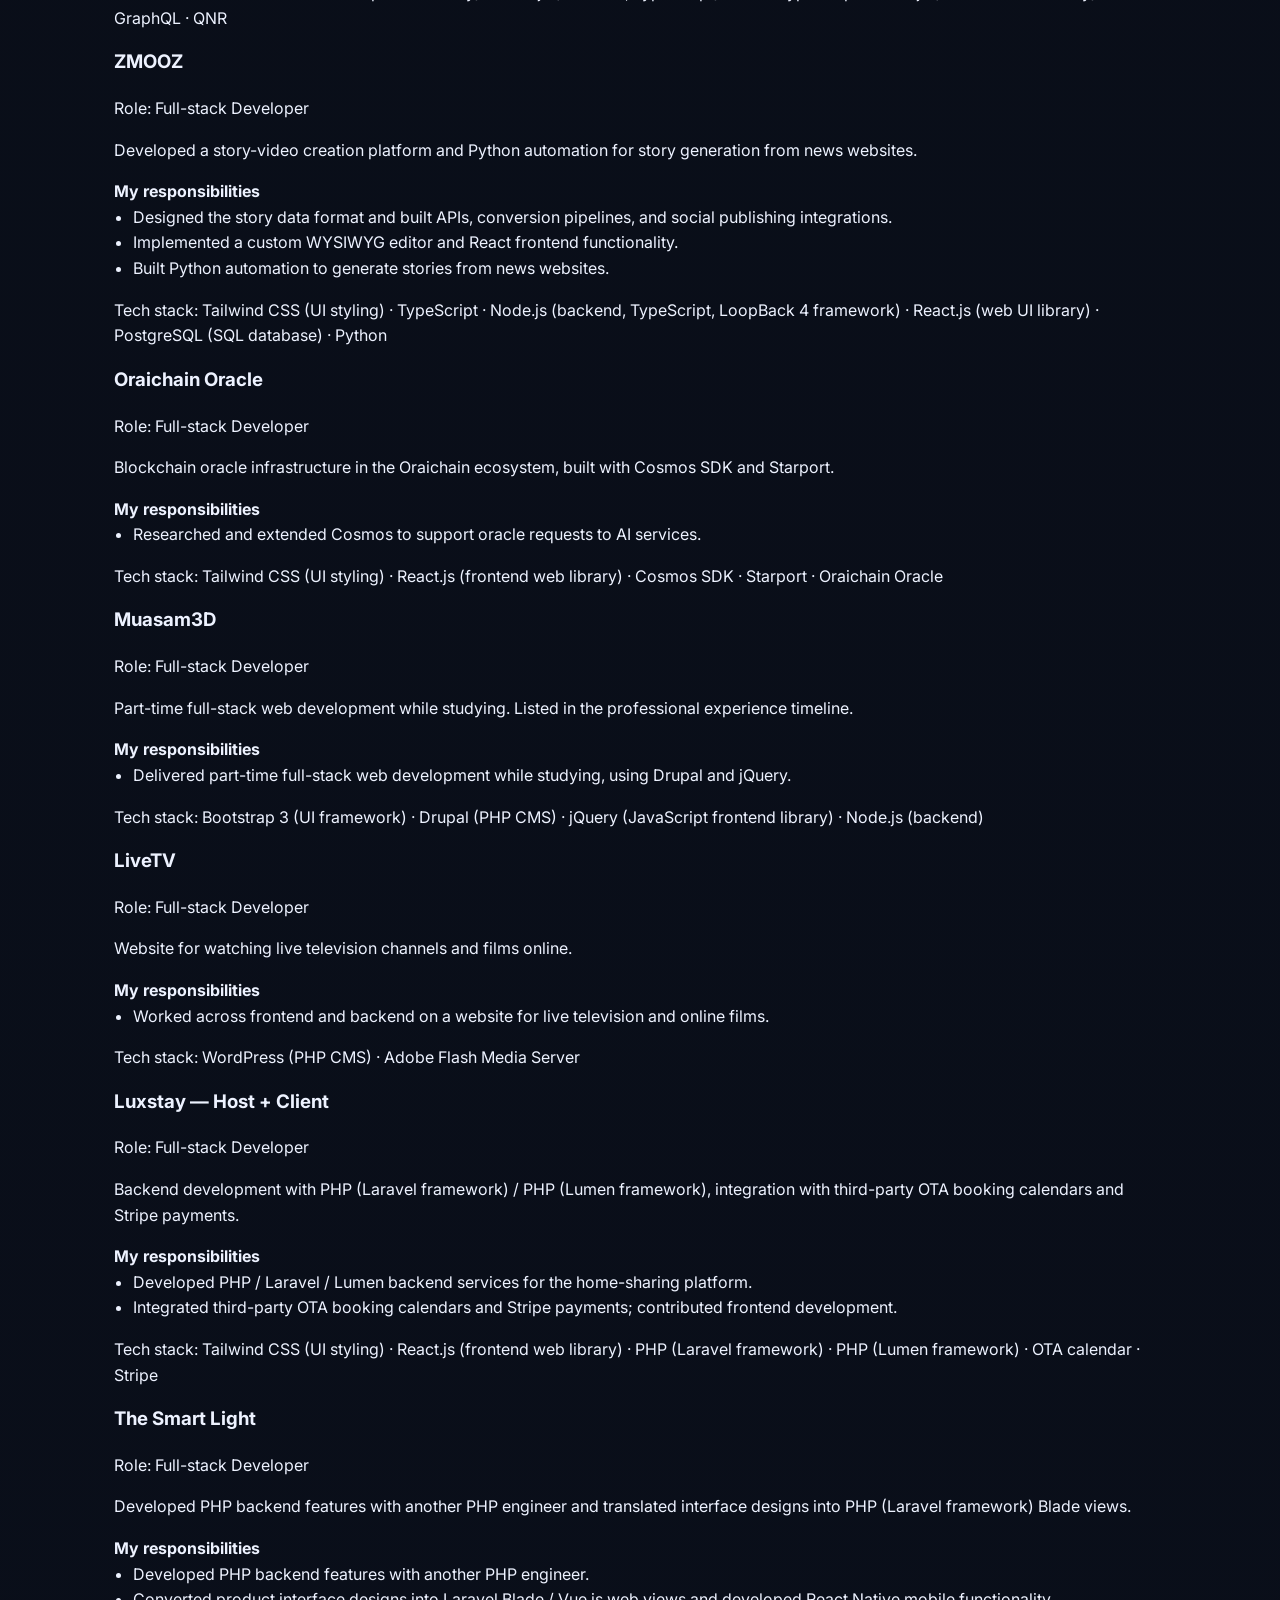
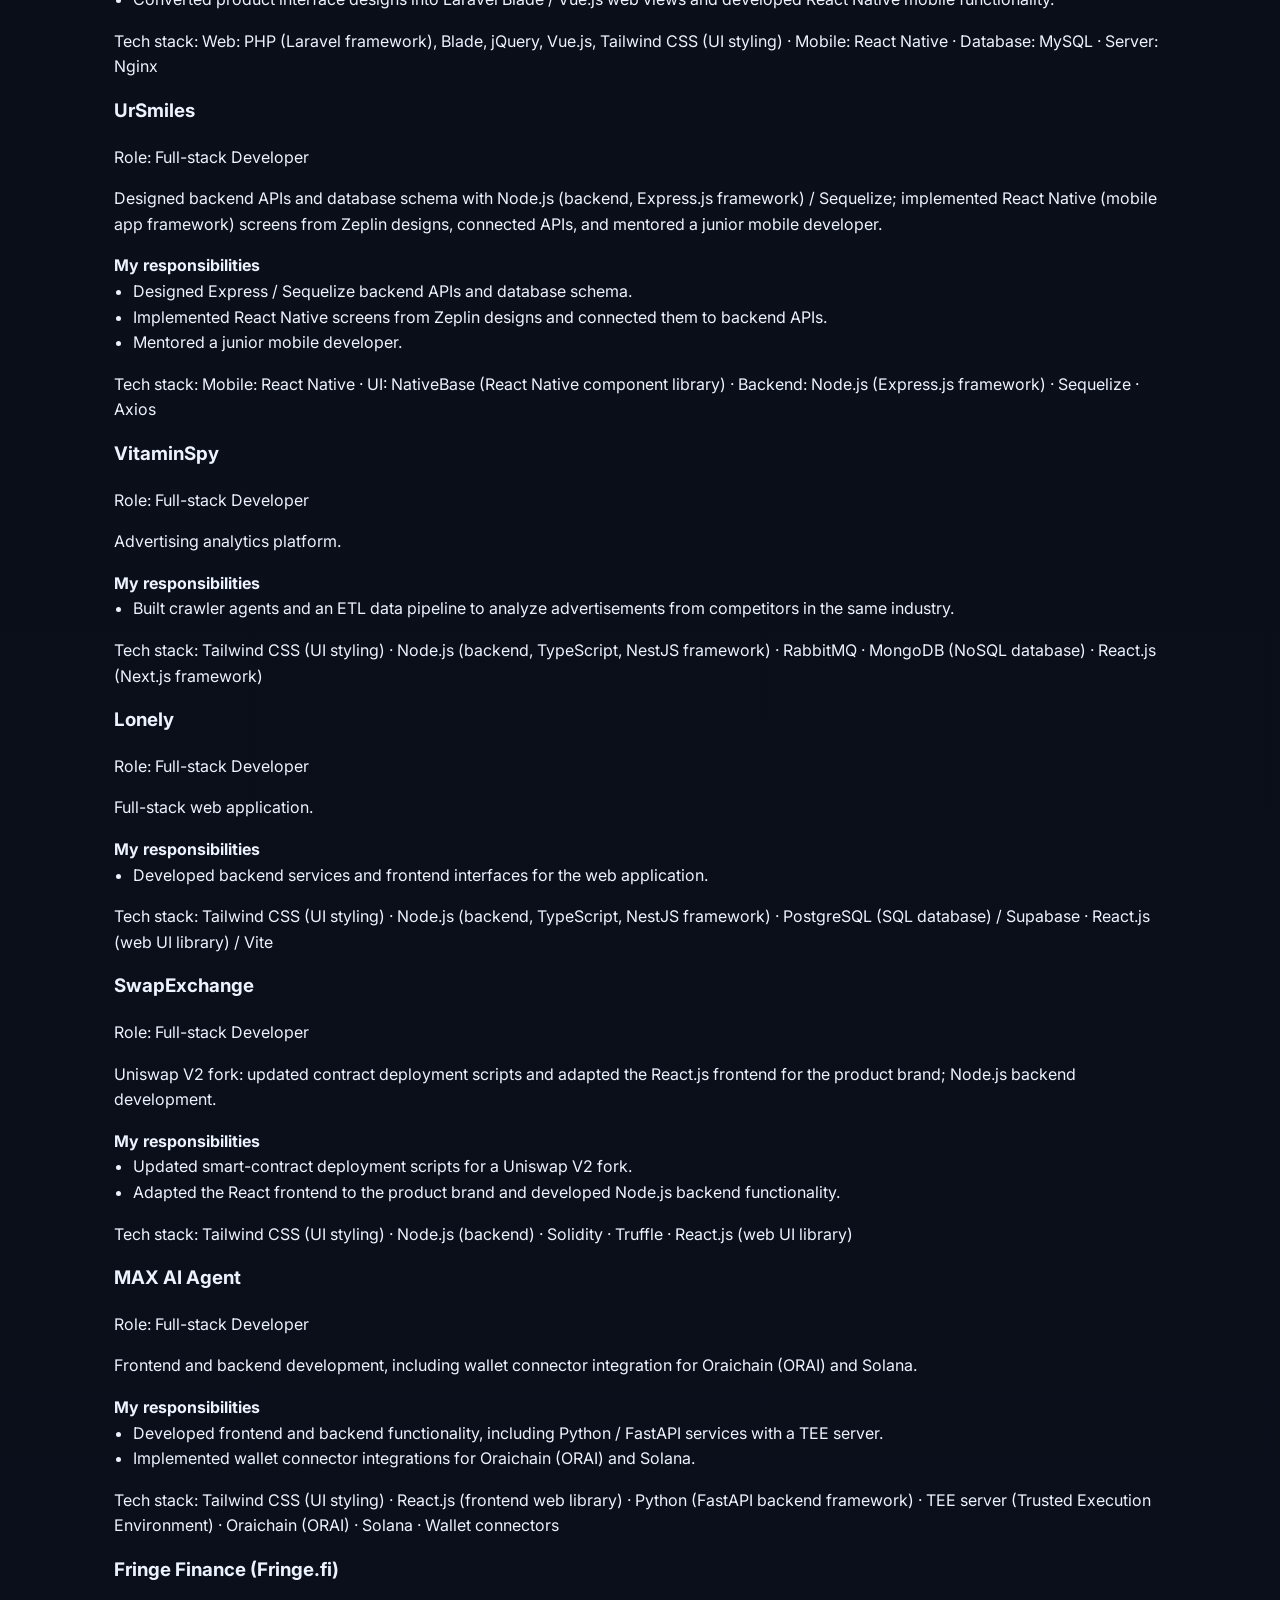
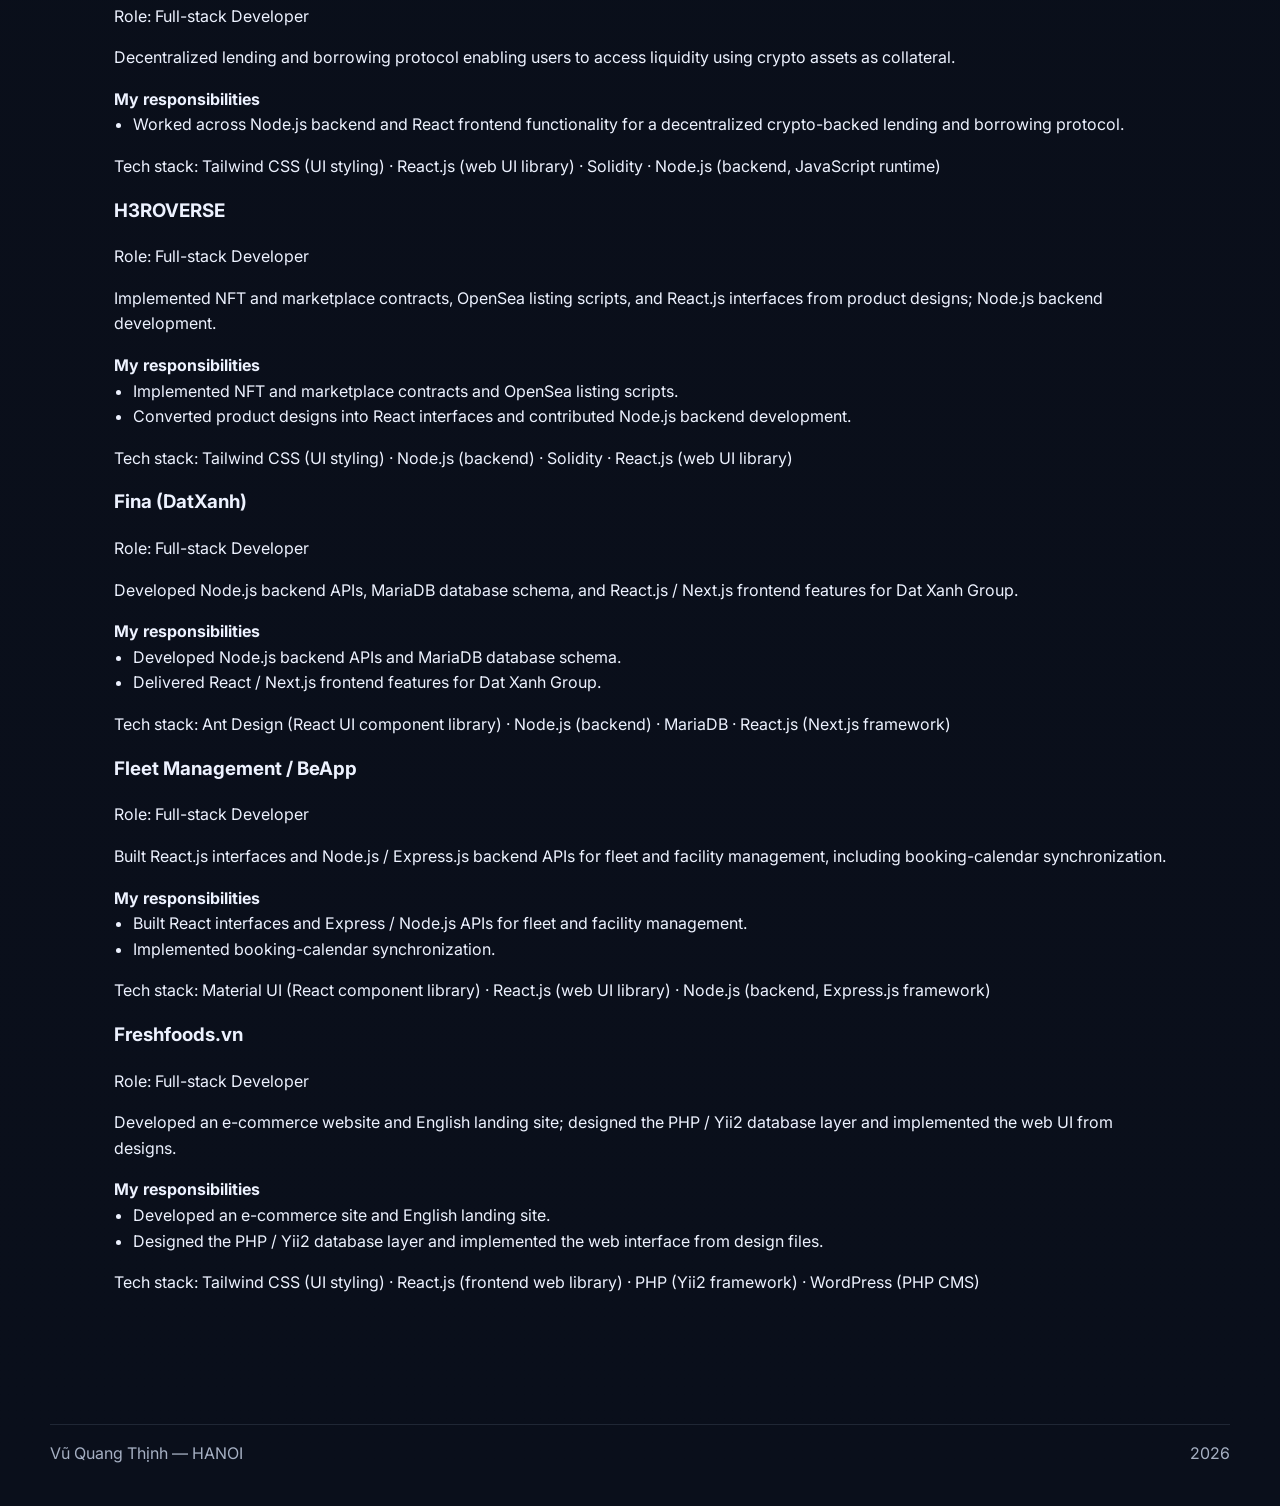
==== commit 98456722: "Specify VitaminSpy crawler and ETL analytics contribution" ====
--- a/resume.html
+++ b/resume.html
@@ -905,7 +905,7 @@
           </div>
         </section>
       </div>
-    <section id="complete-project-record" style="max-width:1100px;margin:3rem auto;padding:1.5rem"><h2>Complete project roles &amp; technology stacks</h2><article><h3>Orai IDE / Oraichain Tooling</h3><p>Role: Full-stack Engineer · Cosmos / CosmWasm Integration</p><p>Developer tooling and blockchain integration for Oraichain: wallet connections, smart contract query/execution, ORAI transfers, multi-send transactions, fee allowances, and RPC/LCD integration.</p><div class="contributions"><strong>My responsibilities</strong><ul><li>Implemented wallet connections and smart-contract query/execution integrations.</li><li>Built ORAI transfers, multi-send transactions, fee allowance workflows, and Oraichain RPC/LCD integration.</li></ul></div><p>Tech stack: Tailwind CSS (UI styling) · React.js (frontend web library) · Node.js (backend, TypeScript) · CosmJS · CosmWasm · TypeScript · Oraichain RPC/LCD</p></article><article><h3>AmbuSun RCM</h3><p>Role: Full-stack Engineer · Product Engineer</p><p>Developed reporting, denial management and AI chat modules; implemented APIs, data models, dashboards and revenue operations workflows.</p><div class="contributions"><strong>My responsibilities</strong><ul><li>Developed reporting, denial management, and AI chat modules.</li><li>Implemented backend APIs, data models, dashboards, and revenue operations workflows supporting claim visibility and denial follow-up.</li></ul></div><p>Tech stack: Tailwind CSS (UI styling) · Python · Node.js (backend) · TypeScript · React.js (Next.js framework) · PostgreSQL (SQL database) · GenAI · RAG · Google Cloud Run</p></article><article><h3>Quantizero</h3><p>Role: Full-stack Engineer · Product Engineer</p><p>Developed semi-HFT features, financial analytics APIs, trading signals and interactive dashboards; deployed workloads on k3s.</p><div class="contributions"><strong>My responsibilities</strong><ul><li>Developed semi-HFT features, financial analytics services, and trading signals.</li><li>Built FastAPI endpoints and data flows for analytics jobs, plus React dashboards for charting, KPIs, signal status, and operational monitoring.</li><li>Deployed containerized workloads on k3s and implemented service-health monitoring.</li></ul></div><p>Tech stack: Tailwind CSS (UI styling) · Node.js (backend) · Python · C++ · MQL5 · React.js (web UI library) · PostgreSQL (SQL database) · ClickHouse · k3s</p></article><article><h3>Untangled Finance</h3><p>Role: Full-stack Engineer · Protocol Engineer</p><p>Designed and developed yield protocol functionality, smart contract business logic and TypeScript Web3 integrations.</p><div class="contributions"><strong>My responsibilities</strong><ul><li>Designed and developed yield protocol functionality and improved smart-contract business logic.</li><li>Developed and deployed Solidity smart contracts, TypeScript Web3 integrations, Node.js backend functionality, and Vue.js frontend integration.</li></ul></div><p>Tech stack: Tailwind CSS (UI styling) · Node.js (backend, TypeScript) · Vue.js (frontend web framework) · Solidity</p></article><article><h3>IMPT</h3><p>Role: Full-stack Engineer · Product Engineer</p><p>Developed an Expo mobile app, React.js (Next.js framework) components and Solidity contracts integrating mobile, web and blockchain experiences.</p><div class="contributions"><strong>My responsibilities</strong><ul><li>Built Expo / React Native mobile application features and React / Next.js web components.</li><li>Developed Solidity smart contracts and integrated wallet interactions, transaction states, and contract calls.</li><li>Debugged application/backend behavior and supported release QA, rollout coordination, and contract-related issue triage.</li></ul></div><p>Tech stack: Tailwind CSS (UI styling) · Node.js (backend, TypeScript) · TypeScript · React Native (mobile app framework) · React.js (Next.js framework) · MongoDB (NoSQL database) · Solidity</p></article><article><h3>DarePlay / DareNFT</h3><p>Role: Full-stack Engineer · Product Engineer</p><p>Built the NFT 2.0 protocol, marketplace, staking/farming and launch contracts; developed backend APIs for blockchain indexers.</p><div class="contributions"><strong>My responsibilities</strong><ul><li>Built the NFT 2.0 protocol and Solidity contracts for marketplace, staking, farming, launchpad, and IGO workflows.</li><li>Developed backend APIs interfacing with blockchain indexers and supported React / Web3 frontend integration.</li></ul></div><p>Tech stack: Tailwind CSS (UI styling) · Go · Node.js (backend, TypeScript, NestJS framework) · Solidity · React.js (web UI library)</p></article><article><h3>Knightwar — The Holy Trio</h3><p>Role: Full-stack Engineer · Blockchain Engineer</p><p>Developed NFT marketplace and farming contracts, unit tests, and a Node.js (backend, JavaScript runtime) event indexer synchronized with PostgreSQL.</p><div class="contributions"><strong>My responsibilities</strong><ul><li>Developed NFT marketplace and farming smart contracts and their unit tests.</li><li>Built a Node.js blockchain event indexer synchronized with PostgreSQL and supported Web3 frontend integration.</li></ul></div><p>Tech stack: Tailwind CSS (UI styling) · Node.js (backend, TypeScript, NestJS framework) · Solidity · React.js (web UI library)</p></article><article><h3>MetaSoftware</h3><p>Role: Full-stack Developer</p><p>Developed BI platform functionality with C++ and TypeScript GraphQL services using the custom QNR language.</p><div class="contributions"><strong>My responsibilities</strong><ul><li>Developed business-intelligence / questionnaire platform functionality using C++, TypeScript, and the custom QNR language.</li><li>Built Apollo GraphQL backend services and implemented React interfaces from Figma designs.</li></ul></div><p>Tech stack: Material UI (React component library) · Node.js (backend, TypeScript) · C++ · TypeScript · React.js (frontend web library) · GraphQL · QNR</p></article><article><h3>ZMOOZ</h3><p>Role: Full-stack Developer</p><p>Developed a story-video creation platform and Python automation for story generation from news websites.</p><div class="contributions"><strong>My responsibilities</strong><ul><li>Designed the story data format and built APIs, conversion pipelines, and social publishing integrations.</li><li>Implemented a custom WYSIWYG editor and React frontend functionality.</li><li>Built Python automation to generate stories from news websites.</li></ul></div><p>Tech stack: Tailwind CSS (UI styling) · TypeScript · Node.js (backend, TypeScript, LoopBack 4 framework) · React.js (web UI library) · PostgreSQL (SQL database) · Python</p></article><article><h3>Oraichain Oracle</h3><p>Role: Full-stack Developer</p><p>Blockchain oracle infrastructure in the Oraichain ecosystem, built with Cosmos SDK and Starport.</p><div class="contributions"><strong>My responsibilities</strong><ul><li>Researched and extended Cosmos to support oracle requests to AI services.</li></ul></div><p>Tech stack: Tailwind CSS (UI styling) · React.js (frontend web library) · Cosmos SDK · Starport · Oraichain Oracle</p></article><article><h3>Muasam3D</h3><p>Role: Full-stack Developer</p><p>Part-time full-stack web development while studying. Listed in the professional experience timeline.</p><div class="contributions"><strong>My responsibilities</strong><ul><li>Delivered part-time full-stack web development while studying, using Drupal and jQuery.</li></ul></div><p>Tech stack: Bootstrap 3 (UI framework) · Drupal (PHP CMS) · jQuery (JavaScript frontend library) · Node.js (backend)</p></article><article><h3>LiveTV</h3><p>Role: Full-stack Developer</p><p>Website for watching live television channels and films online.</p><div class="contributions"><strong>My responsibilities</strong><ul><li>Worked across frontend and backend on a website for live television and online films.</li></ul></div><p>Tech stack: WordPress (PHP CMS) · Adobe Flash Media Server</p></article><article><h3>Luxstay — Host + Client</h3><p>Role: Full-stack Developer</p><p>Backend development with PHP (Laravel framework) / PHP (Lumen framework), integration with third-party OTA booking calendars and Stripe payments.</p><div class="contributions"><strong>My responsibilities</strong><ul><li>Developed PHP / Laravel / Lumen backend services for the home-sharing platform.</li><li>Integrated third-party OTA booking calendars and Stripe payments; contributed frontend development.</li></ul></div><p>Tech stack: Tailwind CSS (UI styling) · React.js (frontend web library) · PHP (Laravel framework) · PHP (Lumen framework) · OTA calendar · Stripe</p></article><article><h3>The Smart Light</h3><p>Role: Full-stack Developer</p><p>Developed PHP backend features with another PHP engineer and translated interface designs into PHP (Laravel framework) Blade views.</p><div class="contributions"><strong>My responsibilities</strong><ul><li>Developed PHP backend features with another PHP engineer.</li><li>Converted product interface designs into Laravel Blade / Vue.js web views and developed React Native mobile functionality.</li></ul></div><p>Tech stack: Web: PHP (Laravel framework), Blade, jQuery, Vue.js, Tailwind CSS (UI styling) · Mobile: React Native · Database: MySQL · Server: Nginx</p></article><article><h3>UrSmiles</h3><p>Role: Full-stack Developer</p><p>Designed backend APIs and database schema with Node.js (backend, Express.js framework) / Sequelize; implemented React Native (mobile app framework) screens from Zeplin designs, connected APIs, and mentored a junior mobile developer.</p><div class="contributions"><strong>My responsibilities</strong><ul><li>Designed Express / Sequelize backend APIs and database schema.</li><li>Implemented React Native screens from Zeplin designs and connected them to backend APIs.</li><li>Mentored a junior mobile developer.</li></ul></div><p>Tech stack: Mobile: React Native · UI: NativeBase (React Native component library) · Backend: Node.js (Express.js framework) · Sequelize · Axios</p></article><article><h3>VitaminSpy</h3><p>Role: Full-stack Developer</p><p>Advertising analytics platform.</p><div class="contributions"><strong>My responsibilities</strong><ul><li>Worked across backend services and frontend interfaces for an advertising analytics platform.</li></ul></div><p>Tech stack: Tailwind CSS (UI styling) · Node.js (backend, TypeScript, NestJS framework) · RabbitMQ · MongoDB (NoSQL database) · React.js (Next.js framework)</p></article><article><h3>Lonely</h3><p>Role: Full-stack Developer</p><p>Full-stack web application.</p><div class="contributions"><strong>My responsibilities</strong><ul><li>Developed backend services and frontend interfaces for the web application.</li></ul></div><p>Tech stack: Tailwind CSS (UI styling) · Node.js (backend, TypeScript, NestJS framework) · PostgreSQL (SQL database) / Supabase · React.js (web UI library) / Vite</p></article><article><h3>SwapExchange</h3><p>Role: Full-stack Developer</p><p>Uniswap V2 fork: updated contract deployment scripts and adapted the React.js frontend for the product brand; Node.js backend development.</p><div class="contributions"><strong>My responsibilities</strong><ul><li>Updated smart-contract deployment scripts for a Uniswap V2 fork.</li><li>Adapted the React frontend to the product brand and developed Node.js backend functionality.</li></ul></div><p>Tech stack: Tailwind CSS (UI styling) · Node.js (backend) · Solidity · Truffle · React.js (web UI library)</p></article><article><h3>MAX AI Agent</h3><p>Role: Full-stack Developer</p><p>Frontend and backend development, including wallet connector integration for Oraichain (ORAI) and Solana.</p><div class="contributions"><strong>My responsibilities</strong><ul><li>Developed frontend and backend functionality, including Python / FastAPI services with a TEE server.</li><li>Implemented wallet connector integrations for Oraichain (ORAI) and Solana.</li></ul></div><p>Tech stack: Tailwind CSS (UI styling) · React.js (frontend web library) · Python (FastAPI backend framework) · TEE server (Trusted Execution Environment) · Oraichain (ORAI) · Solana · Wallet connectors</p></article><article><h3>Fringe Finance (Fringe.fi)</h3><p>Role: Full-stack Developer</p><p>Decentralized lending and borrowing protocol enabling users to access liquidity using crypto assets as collateral.</p><div class="contributions"><strong>My responsibilities</strong><ul><li>Worked across Node.js backend and React frontend functionality for a decentralized crypto-backed lending and borrowing protocol.</li></ul></div><p>Tech stack: Tailwind CSS (UI styling) · React.js (web UI library) · Solidity · Node.js (backend, JavaScript runtime)</p></article><article><h3>H3ROVERSE</h3><p>Role: Full-stack Developer</p><p>Implemented NFT and marketplace contracts, OpenSea listing scripts, and React.js interfaces from product designs; Node.js backend development.</p><div class="contributions"><strong>My responsibilities</strong><ul><li>Implemented NFT and marketplace contracts and OpenSea listing scripts.</li><li>Converted product designs into React interfaces and contributed Node.js backend development.</li></ul></div><p>Tech stack: Tailwind CSS (UI styling) · Node.js (backend) · Solidity · React.js (web UI library)</p></article><article><h3>Fina (DatXanh)</h3><p>Role: Full-stack Developer</p><p>Developed Node.js backend APIs, MariaDB database schema, and React.js / Next.js frontend features for Dat Xanh Group.</p><div class="contributions"><strong>My responsibilities</strong><ul><li>Developed Node.js backend APIs and MariaDB database schema.</li><li>Delivered React / Next.js frontend features for Dat Xanh Group.</li></ul></div><p>Tech stack: Ant Design (React UI component library) · Node.js (backend) · MariaDB · React.js (Next.js framework)</p></article><article><h3>Fleet Management / BeApp</h3><p>Role: Full-stack Developer</p><p>Built React.js interfaces and Node.js / Express.js backend APIs for fleet and facility management, including booking-calendar synchronization.</p><div class="contributions"><strong>My responsibilities</strong><ul><li>Built React interfaces and Express / Node.js APIs for fleet and facility management.</li><li>Implemented booking-calendar synchronization.</li></ul></div><p>Tech stack: Material UI (React component library) · React.js (web UI library) · Node.js (backend, Express.js framework)</p></article><article><h3>Freshfoods.vn</h3><p>Role: Full-stack Developer</p><p>Developed an e-commerce website and English landing site; designed the PHP / Yii2 database layer and implemented the web UI from designs.</p><div class="contributions"><strong>My responsibilities</strong><ul><li>Developed an e-commerce site and English landing site.</li><li>Designed the PHP / Yii2 database layer and implemented the web interface from design files.</li></ul></div><p>Tech stack: Tailwind CSS (UI styling) · React.js (frontend web library) · PHP (Yii2 framework) · WordPress (PHP CMS)</p></article></section></main>
+    <section id="complete-project-record" style="max-width:1100px;margin:3rem auto;padding:1.5rem"><h2>Complete project roles &amp; technology stacks</h2><article><h3>Orai IDE / Oraichain Tooling</h3><p>Role: Full-stack Engineer · Cosmos / CosmWasm Integration</p><p>Developer tooling and blockchain integration for Oraichain: wallet connections, smart contract query/execution, ORAI transfers, multi-send transactions, fee allowances, and RPC/LCD integration.</p><div class="contributions"><strong>My responsibilities</strong><ul><li>Implemented wallet connections and smart-contract query/execution integrations.</li><li>Built ORAI transfers, multi-send transactions, fee allowance workflows, and Oraichain RPC/LCD integration.</li></ul></div><p>Tech stack: Tailwind CSS (UI styling) · React.js (frontend web library) · Node.js (backend, TypeScript) · CosmJS · CosmWasm · TypeScript · Oraichain RPC/LCD</p></article><article><h3>AmbuSun RCM</h3><p>Role: Full-stack Engineer · Product Engineer</p><p>Developed reporting, denial management and AI chat modules; implemented APIs, data models, dashboards and revenue operations workflows.</p><div class="contributions"><strong>My responsibilities</strong><ul><li>Developed reporting, denial management, and AI chat modules.</li><li>Implemented backend APIs, data models, dashboards, and revenue operations workflows supporting claim visibility and denial follow-up.</li></ul></div><p>Tech stack: Tailwind CSS (UI styling) · Python · Node.js (backend) · TypeScript · React.js (Next.js framework) · PostgreSQL (SQL database) · GenAI · RAG · Google Cloud Run</p></article><article><h3>Quantizero</h3><p>Role: Full-stack Engineer · Product Engineer</p><p>Developed semi-HFT features, financial analytics APIs, trading signals and interactive dashboards; deployed workloads on k3s.</p><div class="contributions"><strong>My responsibilities</strong><ul><li>Developed semi-HFT features, financial analytics services, and trading signals.</li><li>Built FastAPI endpoints and data flows for analytics jobs, plus React dashboards for charting, KPIs, signal status, and operational monitoring.</li><li>Deployed containerized workloads on k3s and implemented service-health monitoring.</li></ul></div><p>Tech stack: Tailwind CSS (UI styling) · Node.js (backend) · Python · C++ · MQL5 · React.js (web UI library) · PostgreSQL (SQL database) · ClickHouse · k3s</p></article><article><h3>Untangled Finance</h3><p>Role: Full-stack Engineer · Protocol Engineer</p><p>Designed and developed yield protocol functionality, smart contract business logic and TypeScript Web3 integrations.</p><div class="contributions"><strong>My responsibilities</strong><ul><li>Designed and developed yield protocol functionality and improved smart-contract business logic.</li><li>Developed and deployed Solidity smart contracts, TypeScript Web3 integrations, Node.js backend functionality, and Vue.js frontend integration.</li></ul></div><p>Tech stack: Tailwind CSS (UI styling) · Node.js (backend, TypeScript) · Vue.js (frontend web framework) · Solidity</p></article><article><h3>IMPT</h3><p>Role: Full-stack Engineer · Product Engineer</p><p>Developed an Expo mobile app, React.js (Next.js framework) components and Solidity contracts integrating mobile, web and blockchain experiences.</p><div class="contributions"><strong>My responsibilities</strong><ul><li>Built Expo / React Native mobile application features and React / Next.js web components.</li><li>Developed Solidity smart contracts and integrated wallet interactions, transaction states, and contract calls.</li><li>Debugged application/backend behavior and supported release QA, rollout coordination, and contract-related issue triage.</li></ul></div><p>Tech stack: Tailwind CSS (UI styling) · Node.js (backend, TypeScript) · TypeScript · React Native (mobile app framework) · React.js (Next.js framework) · MongoDB (NoSQL database) · Solidity</p></article><article><h3>DarePlay / DareNFT</h3><p>Role: Full-stack Engineer · Product Engineer</p><p>Built the NFT 2.0 protocol, marketplace, staking/farming and launch contracts; developed backend APIs for blockchain indexers.</p><div class="contributions"><strong>My responsibilities</strong><ul><li>Built the NFT 2.0 protocol and Solidity contracts for marketplace, staking, farming, launchpad, and IGO workflows.</li><li>Developed backend APIs interfacing with blockchain indexers and supported React / Web3 frontend integration.</li></ul></div><p>Tech stack: Tailwind CSS (UI styling) · Go · Node.js (backend, TypeScript, NestJS framework) · Solidity · React.js (web UI library)</p></article><article><h3>Knightwar — The Holy Trio</h3><p>Role: Full-stack Engineer · Blockchain Engineer</p><p>Developed NFT marketplace and farming contracts, unit tests, and a Node.js (backend, JavaScript runtime) event indexer synchronized with PostgreSQL.</p><div class="contributions"><strong>My responsibilities</strong><ul><li>Developed NFT marketplace and farming smart contracts and their unit tests.</li><li>Built a Node.js blockchain event indexer synchronized with PostgreSQL and supported Web3 frontend integration.</li></ul></div><p>Tech stack: Tailwind CSS (UI styling) · Node.js (backend, TypeScript, NestJS framework) · Solidity · React.js (web UI library)</p></article><article><h3>MetaSoftware</h3><p>Role: Full-stack Developer</p><p>Developed BI platform functionality with C++ and TypeScript GraphQL services using the custom QNR language.</p><div class="contributions"><strong>My responsibilities</strong><ul><li>Developed business-intelligence / questionnaire platform functionality using C++, TypeScript, and the custom QNR language.</li><li>Built Apollo GraphQL backend services and implemented React interfaces from Figma designs.</li></ul></div><p>Tech stack: Material UI (React component library) · Node.js (backend, TypeScript) · C++ · TypeScript · React.js (frontend web library) · GraphQL · QNR</p></article><article><h3>ZMOOZ</h3><p>Role: Full-stack Developer</p><p>Developed a story-video creation platform and Python automation for story generation from news websites.</p><div class="contributions"><strong>My responsibilities</strong><ul><li>Designed the story data format and built APIs, conversion pipelines, and social publishing integrations.</li><li>Implemented a custom WYSIWYG editor and React frontend functionality.</li><li>Built Python automation to generate stories from news websites.</li></ul></div><p>Tech stack: Tailwind CSS (UI styling) · TypeScript · Node.js (backend, TypeScript, LoopBack 4 framework) · React.js (web UI library) · PostgreSQL (SQL database) · Python</p></article><article><h3>Oraichain Oracle</h3><p>Role: Full-stack Developer</p><p>Blockchain oracle infrastructure in the Oraichain ecosystem, built with Cosmos SDK and Starport.</p><div class="contributions"><strong>My responsibilities</strong><ul><li>Researched and extended Cosmos to support oracle requests to AI services.</li></ul></div><p>Tech stack: Tailwind CSS (UI styling) · React.js (frontend web library) · Cosmos SDK · Starport · Oraichain Oracle</p></article><article><h3>Muasam3D</h3><p>Role: Full-stack Developer</p><p>Part-time full-stack web development while studying. Listed in the professional experience timeline.</p><div class="contributions"><strong>My responsibilities</strong><ul><li>Delivered part-time full-stack web development while studying, using Drupal and jQuery.</li></ul></div><p>Tech stack: Bootstrap 3 (UI framework) · Drupal (PHP CMS) · jQuery (JavaScript frontend library) · Node.js (backend)</p></article><article><h3>LiveTV</h3><p>Role: Full-stack Developer</p><p>Website for watching live television channels and films online.</p><div class="contributions"><strong>My responsibilities</strong><ul><li>Worked across frontend and backend on a website for live television and online films.</li></ul></div><p>Tech stack: WordPress (PHP CMS) · Adobe Flash Media Server</p></article><article><h3>Luxstay — Host + Client</h3><p>Role: Full-stack Developer</p><p>Backend development with PHP (Laravel framework) / PHP (Lumen framework), integration with third-party OTA booking calendars and Stripe payments.</p><div class="contributions"><strong>My responsibilities</strong><ul><li>Developed PHP / Laravel / Lumen backend services for the home-sharing platform.</li><li>Integrated third-party OTA booking calendars and Stripe payments; contributed frontend development.</li></ul></div><p>Tech stack: Tailwind CSS (UI styling) · React.js (frontend web library) · PHP (Laravel framework) · PHP (Lumen framework) · OTA calendar · Stripe</p></article><article><h3>The Smart Light</h3><p>Role: Full-stack Developer</p><p>Developed PHP backend features with another PHP engineer and translated interface designs into PHP (Laravel framework) Blade views.</p><div class="contributions"><strong>My responsibilities</strong><ul><li>Developed PHP backend features with another PHP engineer.</li><li>Converted product interface designs into Laravel Blade / Vue.js web views and developed React Native mobile functionality.</li></ul></div><p>Tech stack: Web: PHP (Laravel framework), Blade, jQuery, Vue.js, Tailwind CSS (UI styling) · Mobile: React Native · Database: MySQL · Server: Nginx</p></article><article><h3>UrSmiles</h3><p>Role: Full-stack Developer</p><p>Designed backend APIs and database schema with Node.js (backend, Express.js framework) / Sequelize; implemented React Native (mobile app framework) screens from Zeplin designs, connected APIs, and mentored a junior mobile developer.</p><div class="contributions"><strong>My responsibilities</strong><ul><li>Designed Express / Sequelize backend APIs and database schema.</li><li>Implemented React Native screens from Zeplin designs and connected them to backend APIs.</li><li>Mentored a junior mobile developer.</li></ul></div><p>Tech stack: Mobile: React Native · UI: NativeBase (React Native component library) · Backend: Node.js (Express.js framework) · Sequelize · Axios</p></article><article><h3>VitaminSpy</h3><p>Role: Full-stack Developer</p><p>Advertising analytics platform.</p><div class="contributions"><strong>My responsibilities</strong><ul><li>Built crawler agents and an ETL data pipeline to analyze advertisements from competitors in the same industry.</li></ul></div><p>Tech stack: Tailwind CSS (UI styling) · Node.js (backend, TypeScript, NestJS framework) · RabbitMQ · MongoDB (NoSQL database) · React.js (Next.js framework)</p></article><article><h3>Lonely</h3><p>Role: Full-stack Developer</p><p>Full-stack web application.</p><div class="contributions"><strong>My responsibilities</strong><ul><li>Developed backend services and frontend interfaces for the web application.</li></ul></div><p>Tech stack: Tailwind CSS (UI styling) · Node.js (backend, TypeScript, NestJS framework) · PostgreSQL (SQL database) / Supabase · React.js (web UI library) / Vite</p></article><article><h3>SwapExchange</h3><p>Role: Full-stack Developer</p><p>Uniswap V2 fork: updated contract deployment scripts and adapted the React.js frontend for the product brand; Node.js backend development.</p><div class="contributions"><strong>My responsibilities</strong><ul><li>Updated smart-contract deployment scripts for a Uniswap V2 fork.</li><li>Adapted the React frontend to the product brand and developed Node.js backend functionality.</li></ul></div><p>Tech stack: Tailwind CSS (UI styling) · Node.js (backend) · Solidity · Truffle · React.js (web UI library)</p></article><article><h3>MAX AI Agent</h3><p>Role: Full-stack Developer</p><p>Frontend and backend development, including wallet connector integration for Oraichain (ORAI) and Solana.</p><div class="contributions"><strong>My responsibilities</strong><ul><li>Developed frontend and backend functionality, including Python / FastAPI services with a TEE server.</li><li>Implemented wallet connector integrations for Oraichain (ORAI) and Solana.</li></ul></div><p>Tech stack: Tailwind CSS (UI styling) · React.js (frontend web library) · Python (FastAPI backend framework) · TEE server (Trusted Execution Environment) · Oraichain (ORAI) · Solana · Wallet connectors</p></article><article><h3>Fringe Finance (Fringe.fi)</h3><p>Role: Full-stack Developer</p><p>Decentralized lending and borrowing protocol enabling users to access liquidity using crypto assets as collateral.</p><div class="contributions"><strong>My responsibilities</strong><ul><li>Worked across Node.js backend and React frontend functionality for a decentralized crypto-backed lending and borrowing protocol.</li></ul></div><p>Tech stack: Tailwind CSS (UI styling) · React.js (web UI library) · Solidity · Node.js (backend, JavaScript runtime)</p></article><article><h3>H3ROVERSE</h3><p>Role: Full-stack Developer</p><p>Implemented NFT and marketplace contracts, OpenSea listing scripts, and React.js interfaces from product designs; Node.js backend development.</p><div class="contributions"><strong>My responsibilities</strong><ul><li>Implemented NFT and marketplace contracts and OpenSea listing scripts.</li><li>Converted product designs into React interfaces and contributed Node.js backend development.</li></ul></div><p>Tech stack: Tailwind CSS (UI styling) · Node.js (backend) · Solidity · React.js (web UI library)</p></article><article><h3>Fina (DatXanh)</h3><p>Role: Full-stack Developer</p><p>Developed Node.js backend APIs, MariaDB database schema, and React.js / Next.js frontend features for Dat Xanh Group.</p><div class="contributions"><strong>My responsibilities</strong><ul><li>Developed Node.js backend APIs and MariaDB database schema.</li><li>Delivered React / Next.js frontend features for Dat Xanh Group.</li></ul></div><p>Tech stack: Ant Design (React UI component library) · Node.js (backend) · MariaDB · React.js (Next.js framework)</p></article><article><h3>Fleet Management / BeApp</h3><p>Role: Full-stack Developer</p><p>Built React.js interfaces and Node.js / Express.js backend APIs for fleet and facility management, including booking-calendar synchronization.</p><div class="contributions"><strong>My responsibilities</strong><ul><li>Built React interfaces and Express / Node.js APIs for fleet and facility management.</li><li>Implemented booking-calendar synchronization.</li></ul></div><p>Tech stack: Material UI (React component library) · React.js (web UI library) · Node.js (backend, Express.js framework)</p></article><article><h3>Freshfoods.vn</h3><p>Role: Full-stack Developer</p><p>Developed an e-commerce website and English landing site; designed the PHP / Yii2 database layer and implemented the web UI from designs.</p><div class="contributions"><strong>My responsibilities</strong><ul><li>Developed an e-commerce site and English landing site.</li><li>Designed the PHP / Yii2 database layer and implemented the web interface from design files.</li></ul></div><p>Tech stack: Tailwind CSS (UI styling) · React.js (frontend web library) · PHP (Yii2 framework) · WordPress (PHP CMS)</p></article></section></main>
 
     <footer class="container">
       <span>Vũ Quang Thịnh — HANOI</span>
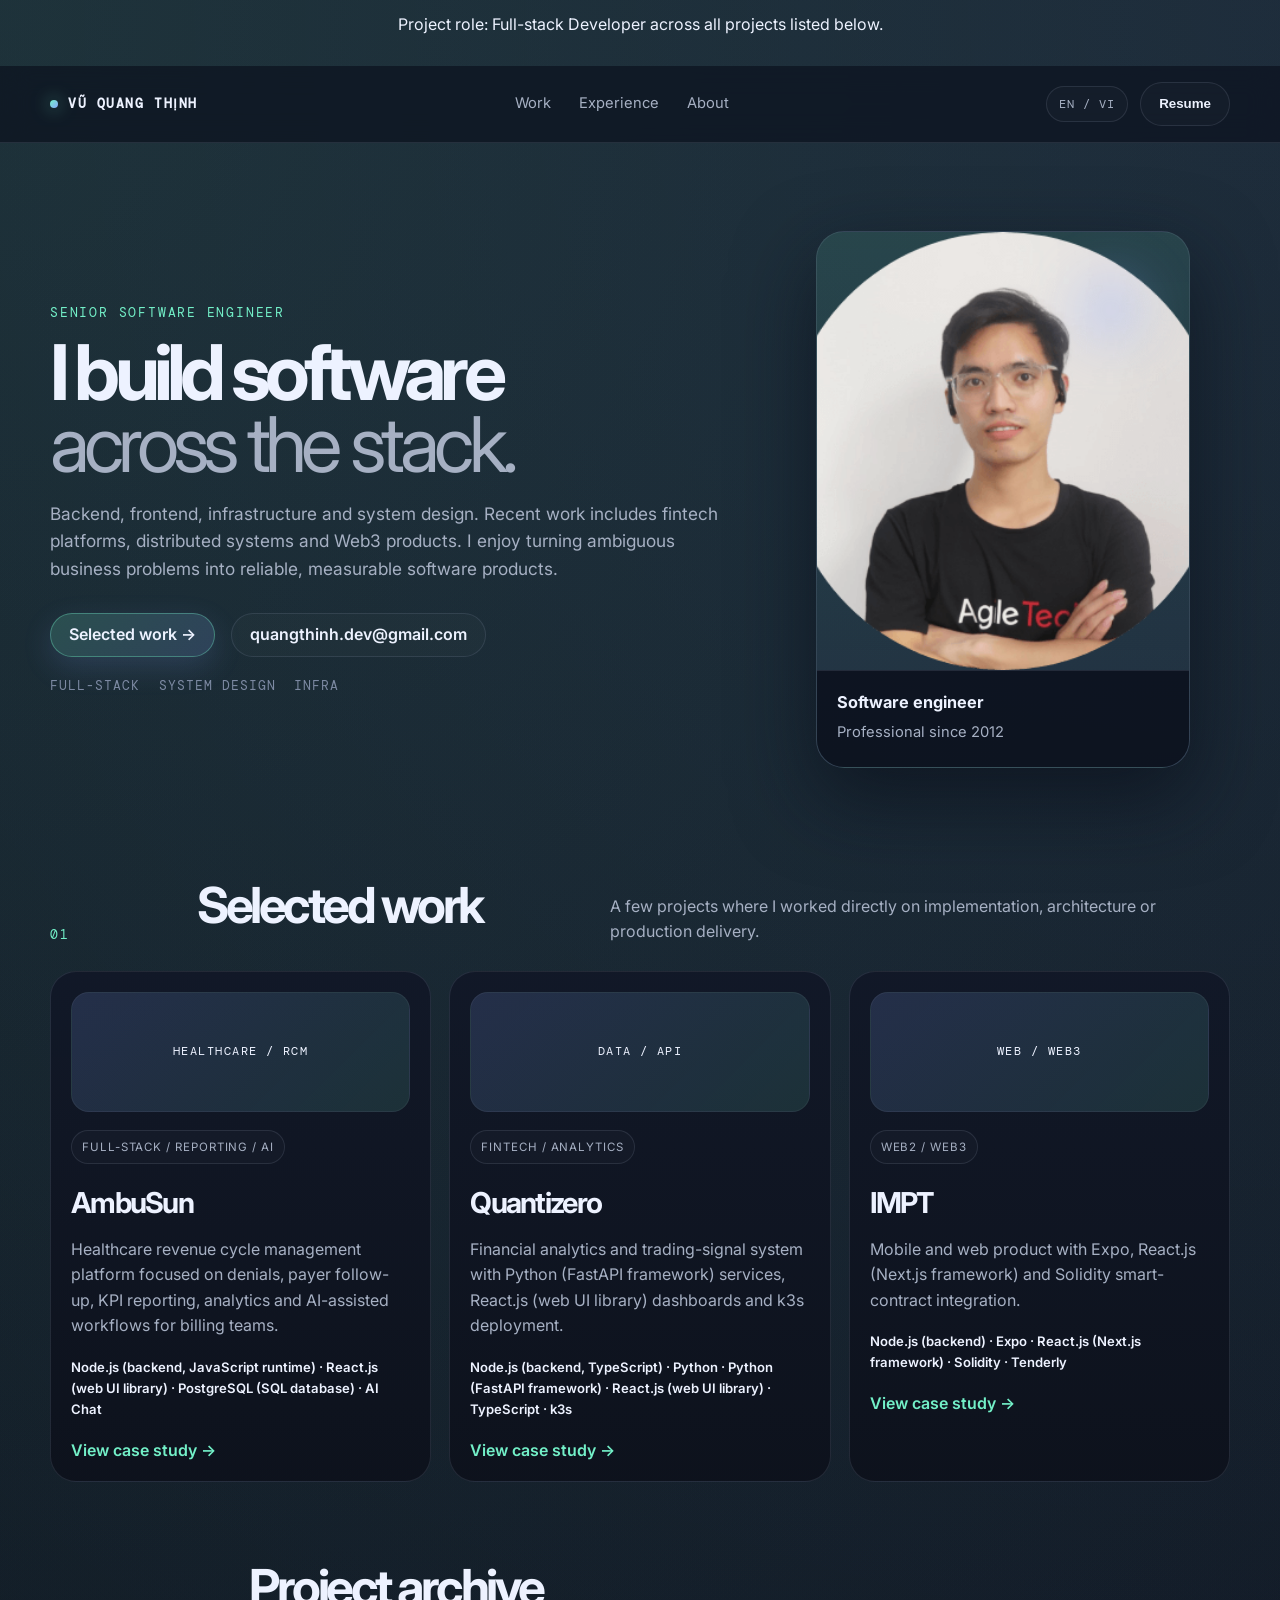
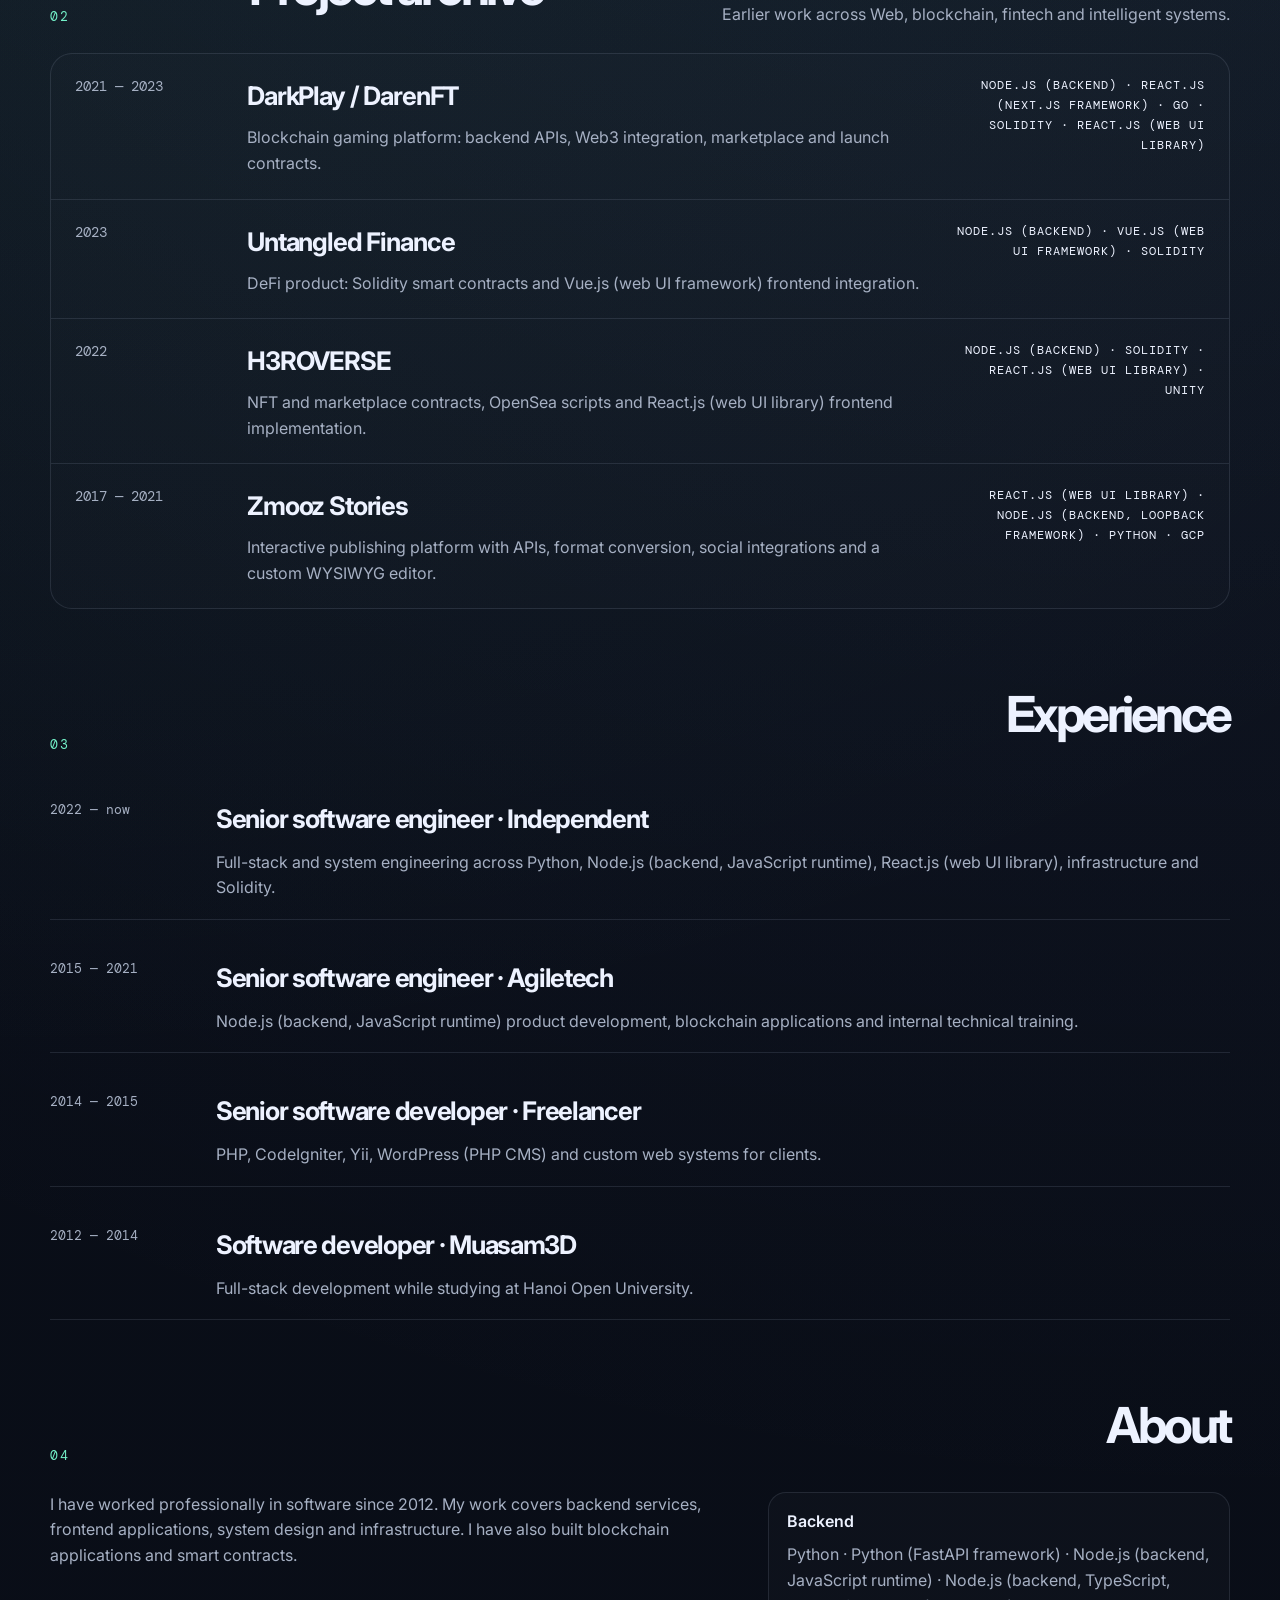
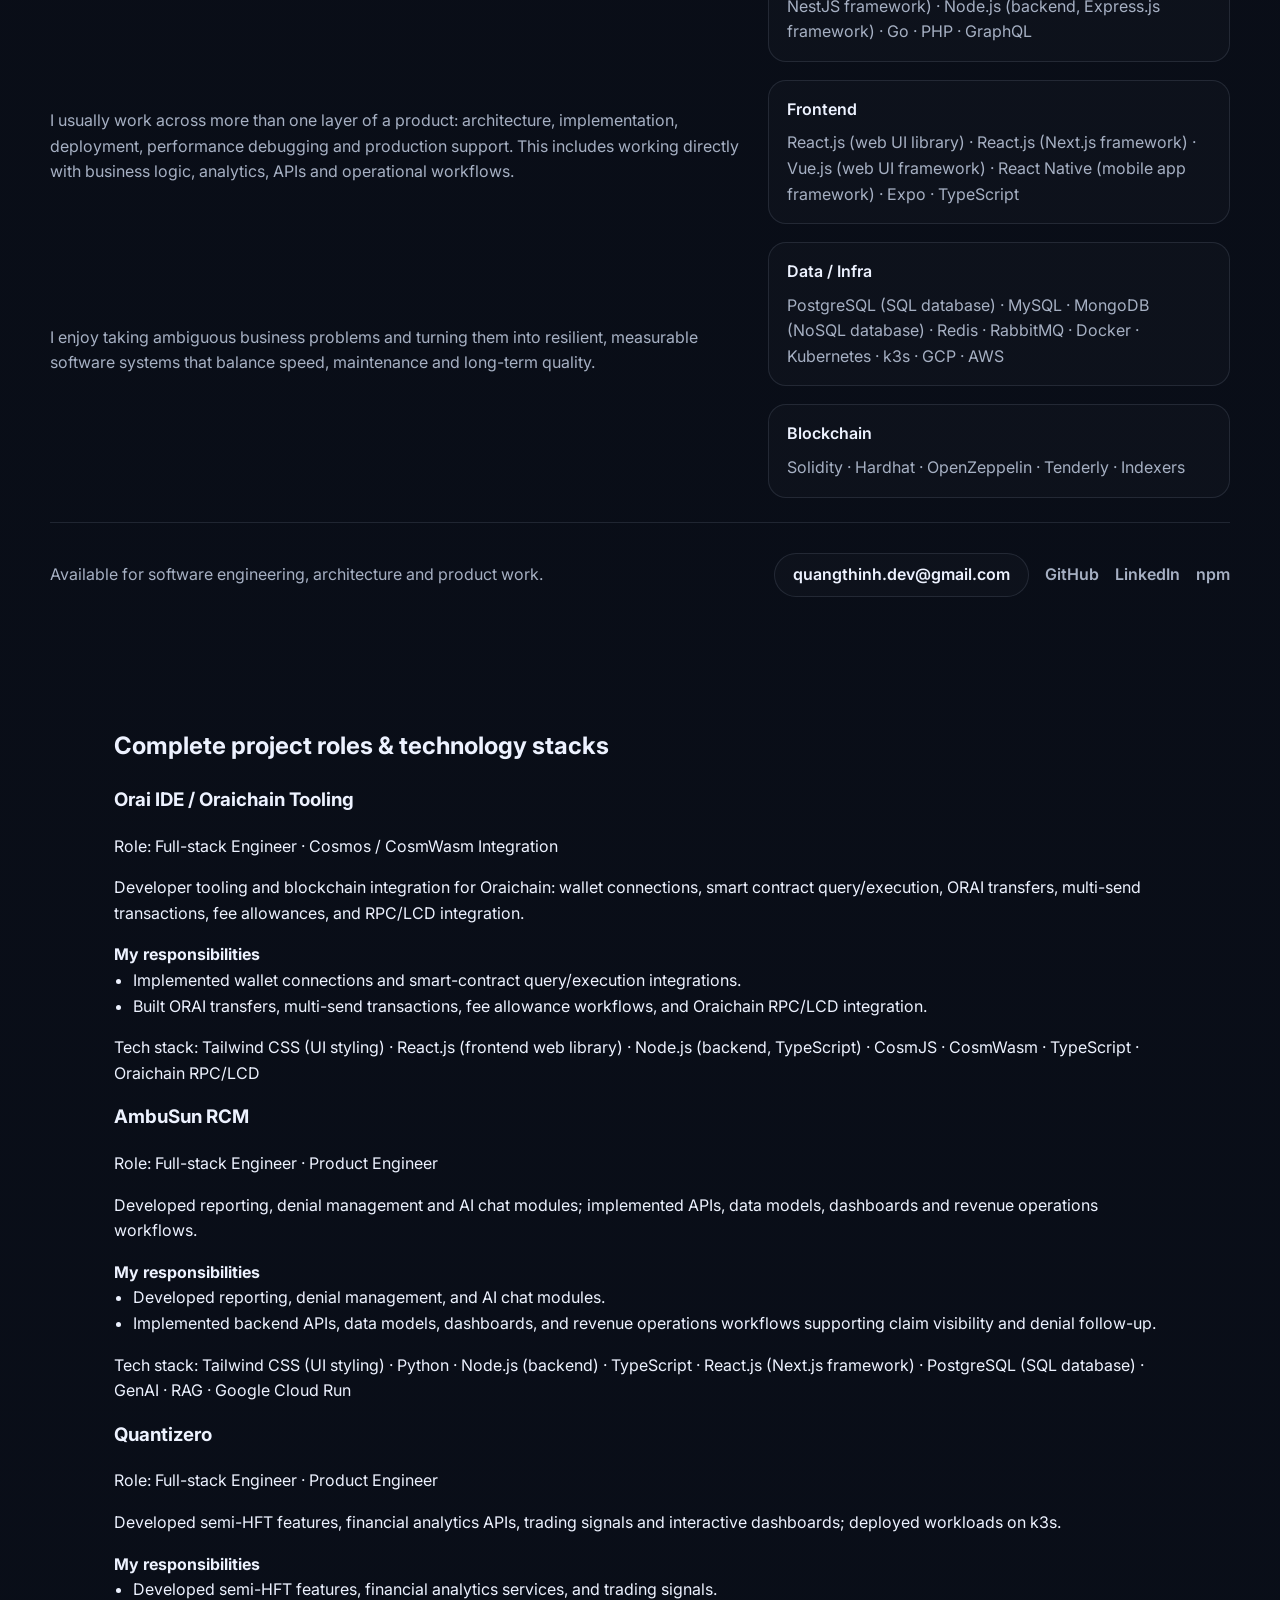
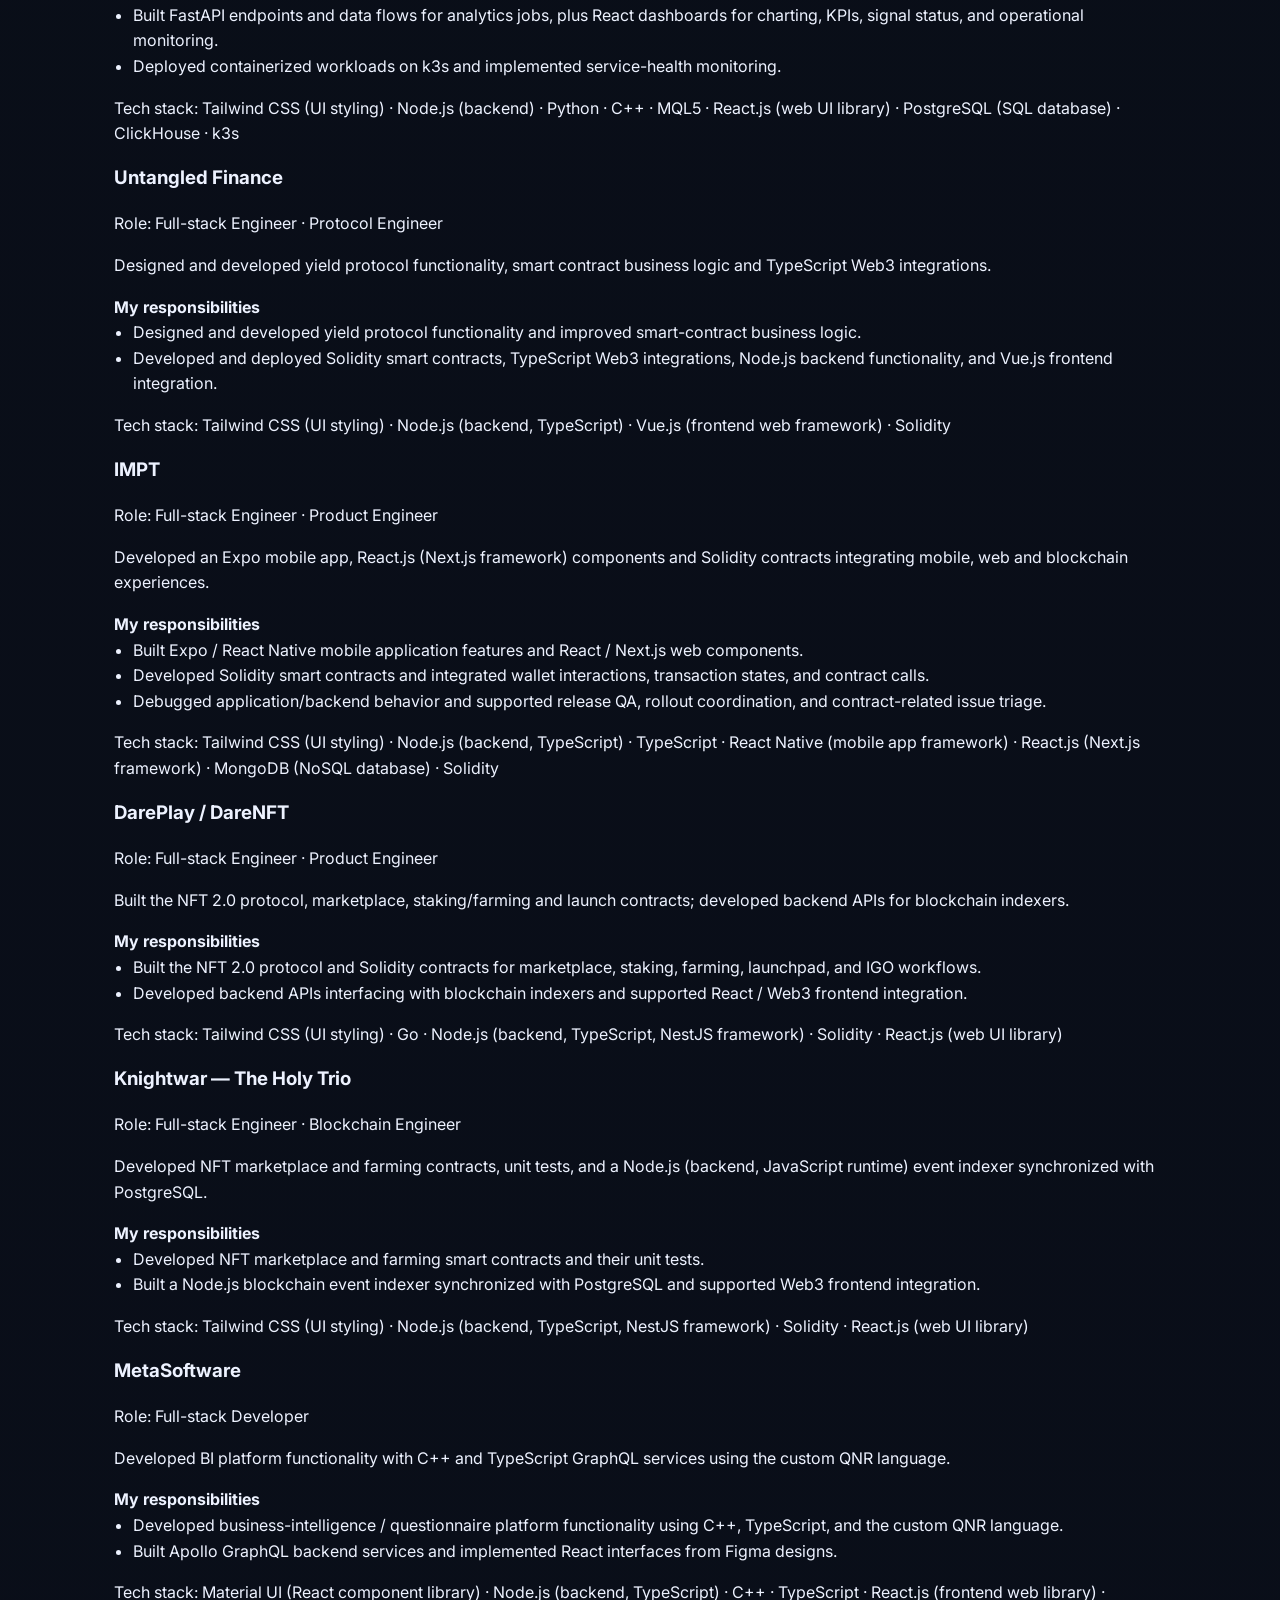
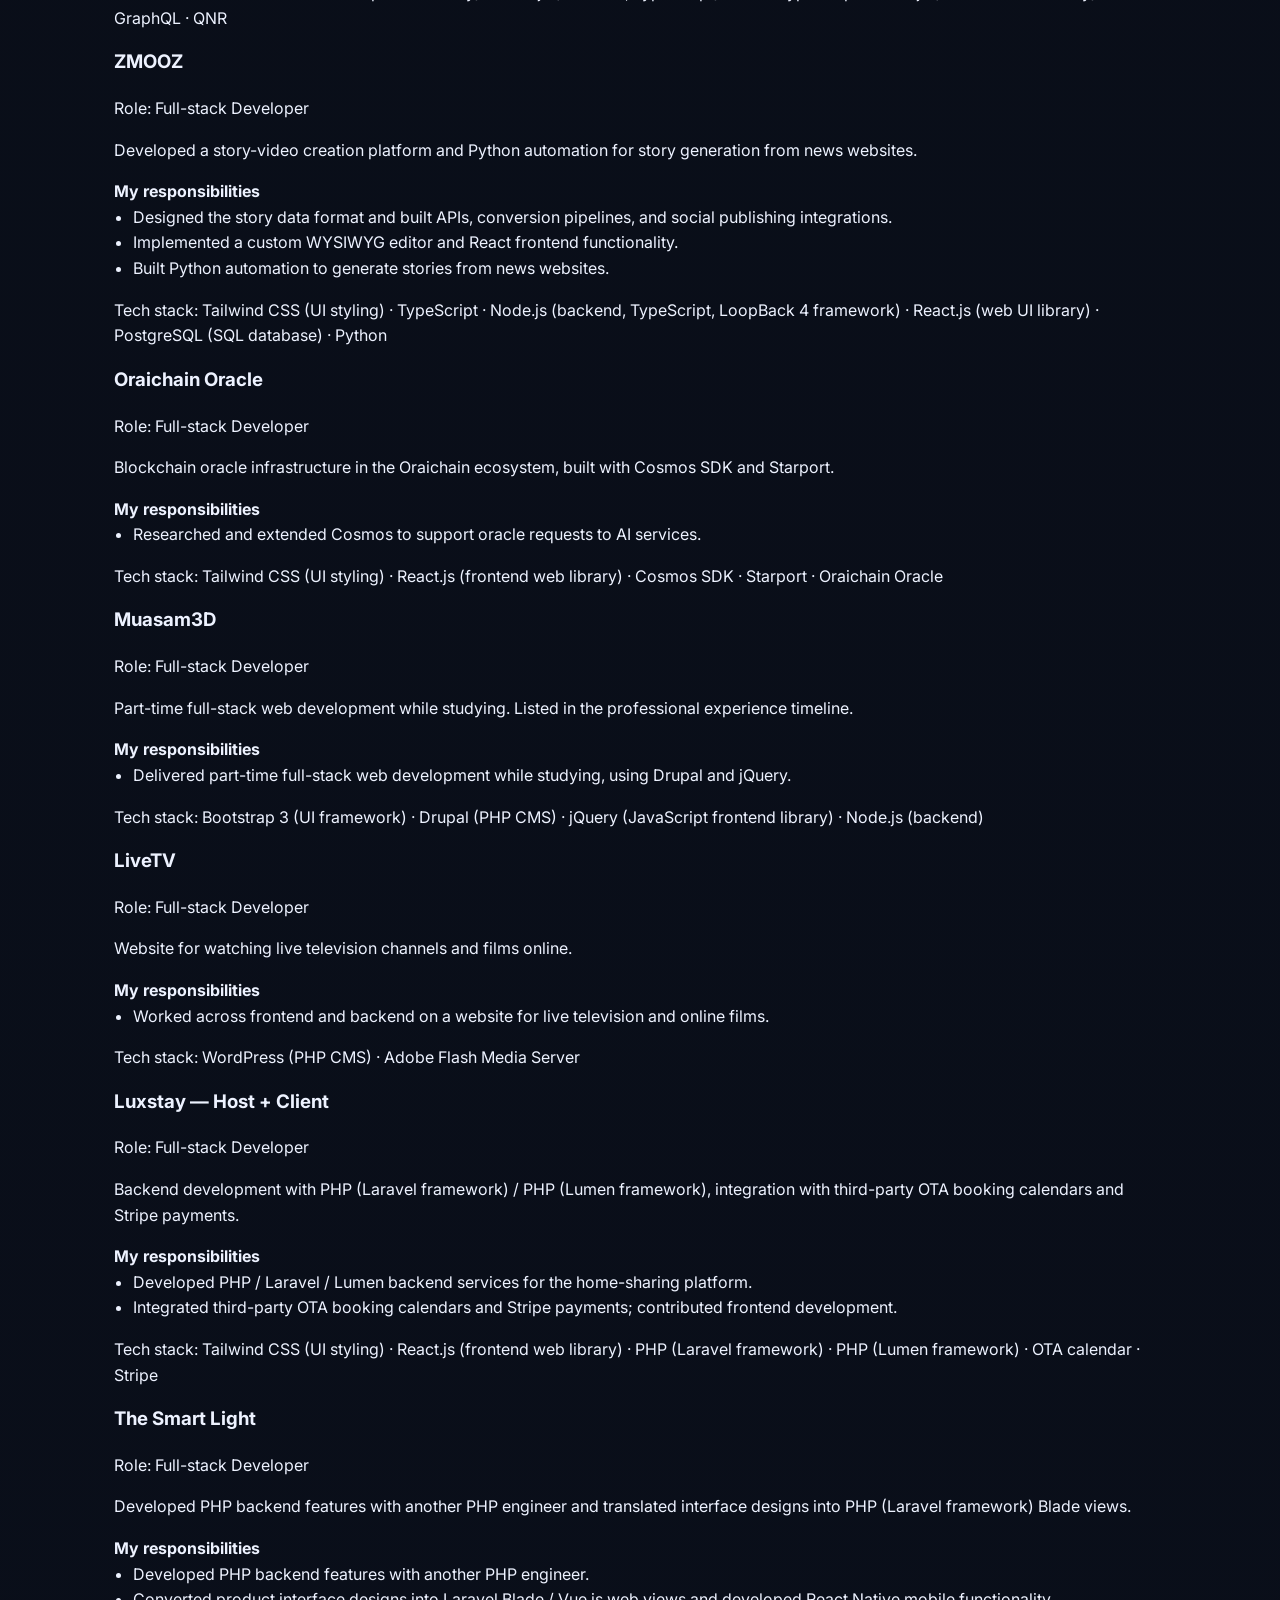
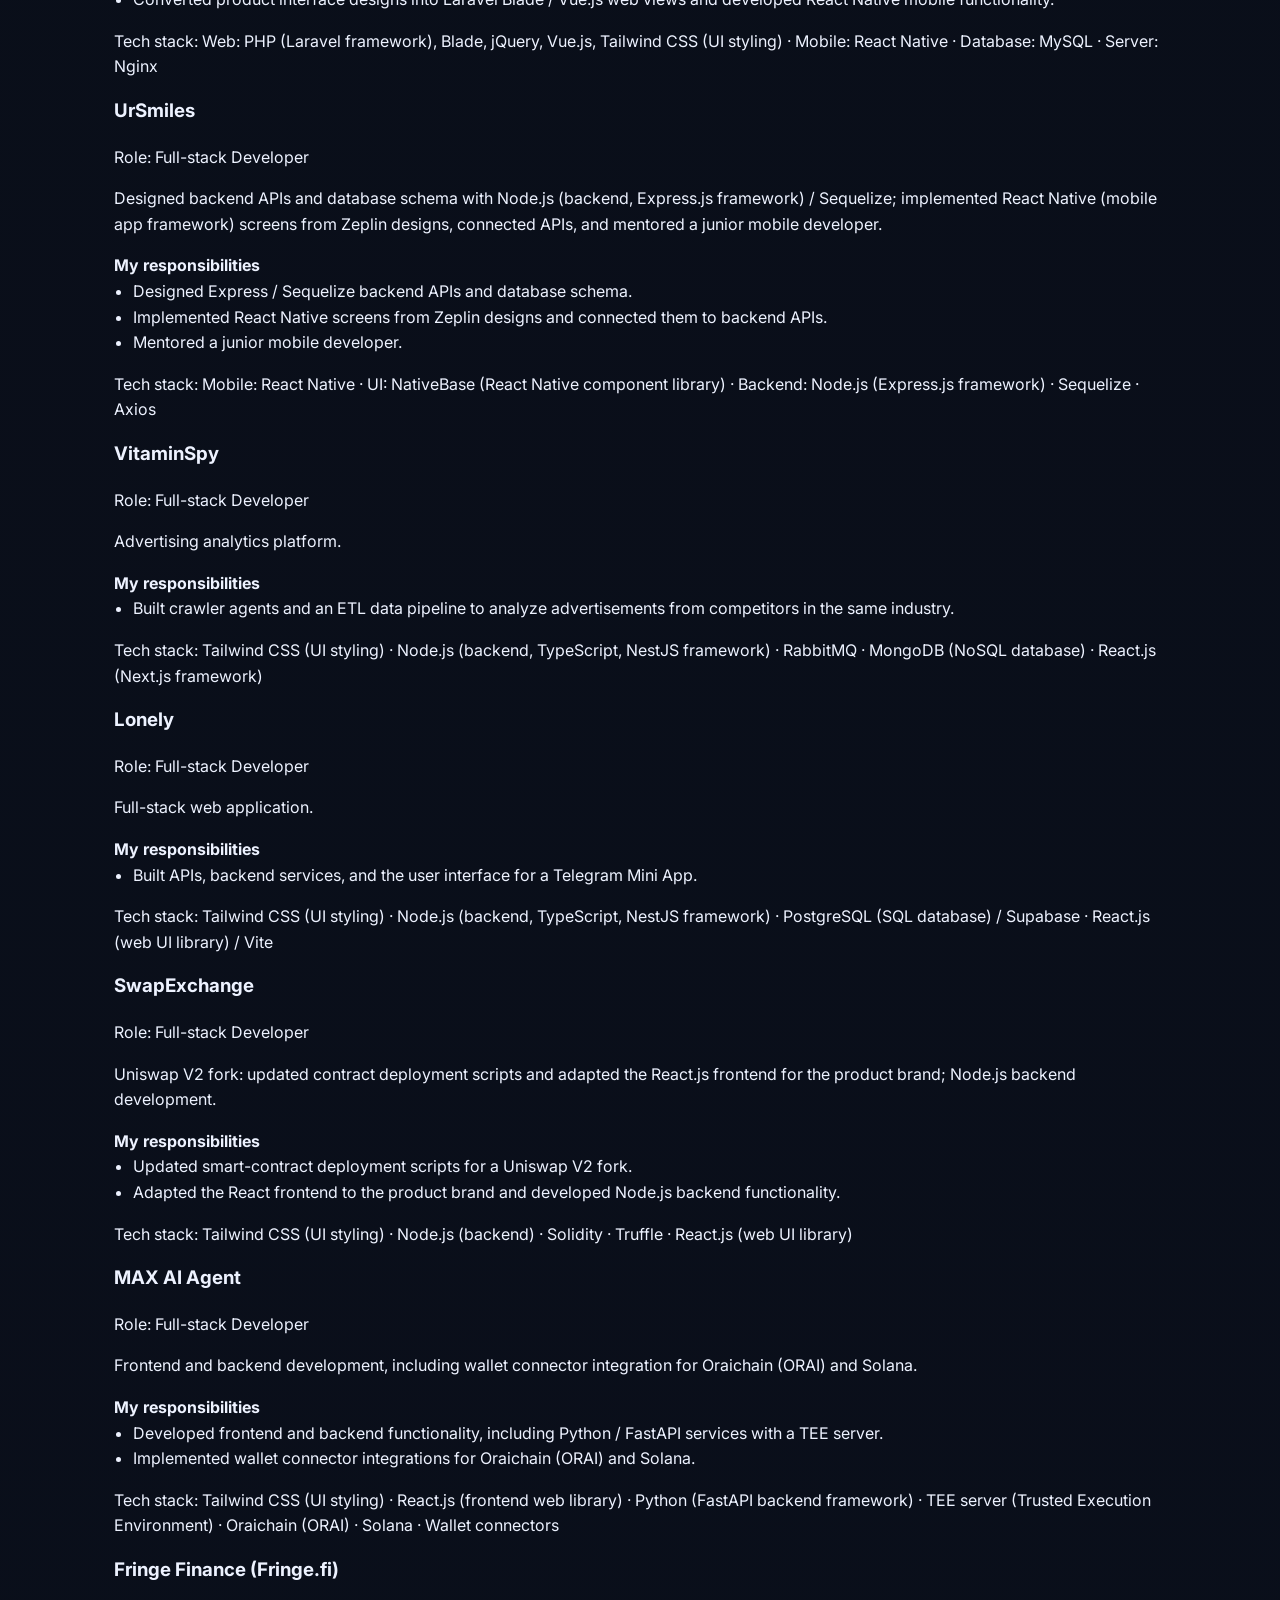
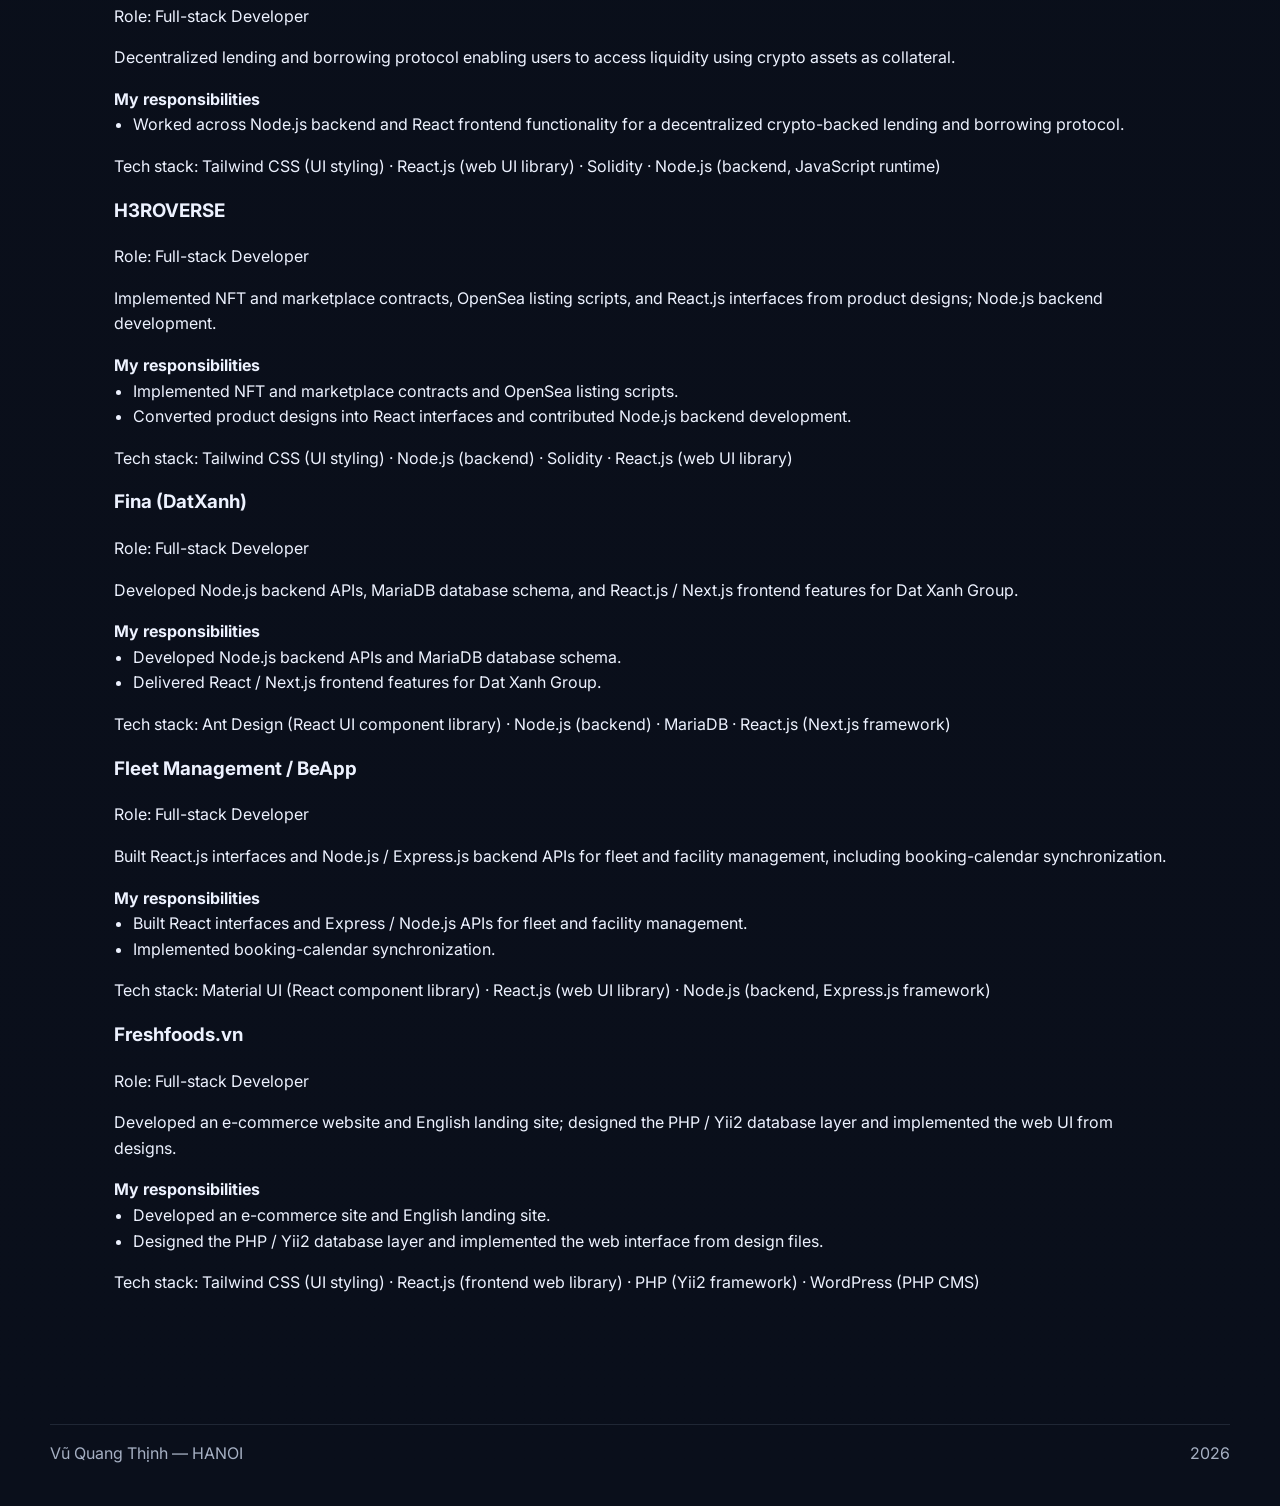
==== commit 79b3e8e9: "Specify Lonely Telegram Mini App contribution" ====
--- a/resume.html
+++ b/resume.html
@@ -905,7 +905,7 @@
           </div>
         </section>
       </div>
-    <section id="complete-project-record" style="max-width:1100px;margin:3rem auto;padding:1.5rem"><h2>Complete project roles &amp; technology stacks</h2><article><h3>Orai IDE / Oraichain Tooling</h3><p>Role: Full-stack Engineer · Cosmos / CosmWasm Integration</p><p>Developer tooling and blockchain integration for Oraichain: wallet connections, smart contract query/execution, ORAI transfers, multi-send transactions, fee allowances, and RPC/LCD integration.</p><div class="contributions"><strong>My responsibilities</strong><ul><li>Implemented wallet connections and smart-contract query/execution integrations.</li><li>Built ORAI transfers, multi-send transactions, fee allowance workflows, and Oraichain RPC/LCD integration.</li></ul></div><p>Tech stack: Tailwind CSS (UI styling) · React.js (frontend web library) · Node.js (backend, TypeScript) · CosmJS · CosmWasm · TypeScript · Oraichain RPC/LCD</p></article><article><h3>AmbuSun RCM</h3><p>Role: Full-stack Engineer · Product Engineer</p><p>Developed reporting, denial management and AI chat modules; implemented APIs, data models, dashboards and revenue operations workflows.</p><div class="contributions"><strong>My responsibilities</strong><ul><li>Developed reporting, denial management, and AI chat modules.</li><li>Implemented backend APIs, data models, dashboards, and revenue operations workflows supporting claim visibility and denial follow-up.</li></ul></div><p>Tech stack: Tailwind CSS (UI styling) · Python · Node.js (backend) · TypeScript · React.js (Next.js framework) · PostgreSQL (SQL database) · GenAI · RAG · Google Cloud Run</p></article><article><h3>Quantizero</h3><p>Role: Full-stack Engineer · Product Engineer</p><p>Developed semi-HFT features, financial analytics APIs, trading signals and interactive dashboards; deployed workloads on k3s.</p><div class="contributions"><strong>My responsibilities</strong><ul><li>Developed semi-HFT features, financial analytics services, and trading signals.</li><li>Built FastAPI endpoints and data flows for analytics jobs, plus React dashboards for charting, KPIs, signal status, and operational monitoring.</li><li>Deployed containerized workloads on k3s and implemented service-health monitoring.</li></ul></div><p>Tech stack: Tailwind CSS (UI styling) · Node.js (backend) · Python · C++ · MQL5 · React.js (web UI library) · PostgreSQL (SQL database) · ClickHouse · k3s</p></article><article><h3>Untangled Finance</h3><p>Role: Full-stack Engineer · Protocol Engineer</p><p>Designed and developed yield protocol functionality, smart contract business logic and TypeScript Web3 integrations.</p><div class="contributions"><strong>My responsibilities</strong><ul><li>Designed and developed yield protocol functionality and improved smart-contract business logic.</li><li>Developed and deployed Solidity smart contracts, TypeScript Web3 integrations, Node.js backend functionality, and Vue.js frontend integration.</li></ul></div><p>Tech stack: Tailwind CSS (UI styling) · Node.js (backend, TypeScript) · Vue.js (frontend web framework) · Solidity</p></article><article><h3>IMPT</h3><p>Role: Full-stack Engineer · Product Engineer</p><p>Developed an Expo mobile app, React.js (Next.js framework) components and Solidity contracts integrating mobile, web and blockchain experiences.</p><div class="contributions"><strong>My responsibilities</strong><ul><li>Built Expo / React Native mobile application features and React / Next.js web components.</li><li>Developed Solidity smart contracts and integrated wallet interactions, transaction states, and contract calls.</li><li>Debugged application/backend behavior and supported release QA, rollout coordination, and contract-related issue triage.</li></ul></div><p>Tech stack: Tailwind CSS (UI styling) · Node.js (backend, TypeScript) · TypeScript · React Native (mobile app framework) · React.js (Next.js framework) · MongoDB (NoSQL database) · Solidity</p></article><article><h3>DarePlay / DareNFT</h3><p>Role: Full-stack Engineer · Product Engineer</p><p>Built the NFT 2.0 protocol, marketplace, staking/farming and launch contracts; developed backend APIs for blockchain indexers.</p><div class="contributions"><strong>My responsibilities</strong><ul><li>Built the NFT 2.0 protocol and Solidity contracts for marketplace, staking, farming, launchpad, and IGO workflows.</li><li>Developed backend APIs interfacing with blockchain indexers and supported React / Web3 frontend integration.</li></ul></div><p>Tech stack: Tailwind CSS (UI styling) · Go · Node.js (backend, TypeScript, NestJS framework) · Solidity · React.js (web UI library)</p></article><article><h3>Knightwar — The Holy Trio</h3><p>Role: Full-stack Engineer · Blockchain Engineer</p><p>Developed NFT marketplace and farming contracts, unit tests, and a Node.js (backend, JavaScript runtime) event indexer synchronized with PostgreSQL.</p><div class="contributions"><strong>My responsibilities</strong><ul><li>Developed NFT marketplace and farming smart contracts and their unit tests.</li><li>Built a Node.js blockchain event indexer synchronized with PostgreSQL and supported Web3 frontend integration.</li></ul></div><p>Tech stack: Tailwind CSS (UI styling) · Node.js (backend, TypeScript, NestJS framework) · Solidity · React.js (web UI library)</p></article><article><h3>MetaSoftware</h3><p>Role: Full-stack Developer</p><p>Developed BI platform functionality with C++ and TypeScript GraphQL services using the custom QNR language.</p><div class="contributions"><strong>My responsibilities</strong><ul><li>Developed business-intelligence / questionnaire platform functionality using C++, TypeScript, and the custom QNR language.</li><li>Built Apollo GraphQL backend services and implemented React interfaces from Figma designs.</li></ul></div><p>Tech stack: Material UI (React component library) · Node.js (backend, TypeScript) · C++ · TypeScript · React.js (frontend web library) · GraphQL · QNR</p></article><article><h3>ZMOOZ</h3><p>Role: Full-stack Developer</p><p>Developed a story-video creation platform and Python automation for story generation from news websites.</p><div class="contributions"><strong>My responsibilities</strong><ul><li>Designed the story data format and built APIs, conversion pipelines, and social publishing integrations.</li><li>Implemented a custom WYSIWYG editor and React frontend functionality.</li><li>Built Python automation to generate stories from news websites.</li></ul></div><p>Tech stack: Tailwind CSS (UI styling) · TypeScript · Node.js (backend, TypeScript, LoopBack 4 framework) · React.js (web UI library) · PostgreSQL (SQL database) · Python</p></article><article><h3>Oraichain Oracle</h3><p>Role: Full-stack Developer</p><p>Blockchain oracle infrastructure in the Oraichain ecosystem, built with Cosmos SDK and Starport.</p><div class="contributions"><strong>My responsibilities</strong><ul><li>Researched and extended Cosmos to support oracle requests to AI services.</li></ul></div><p>Tech stack: Tailwind CSS (UI styling) · React.js (frontend web library) · Cosmos SDK · Starport · Oraichain Oracle</p></article><article><h3>Muasam3D</h3><p>Role: Full-stack Developer</p><p>Part-time full-stack web development while studying. Listed in the professional experience timeline.</p><div class="contributions"><strong>My responsibilities</strong><ul><li>Delivered part-time full-stack web development while studying, using Drupal and jQuery.</li></ul></div><p>Tech stack: Bootstrap 3 (UI framework) · Drupal (PHP CMS) · jQuery (JavaScript frontend library) · Node.js (backend)</p></article><article><h3>LiveTV</h3><p>Role: Full-stack Developer</p><p>Website for watching live television channels and films online.</p><div class="contributions"><strong>My responsibilities</strong><ul><li>Worked across frontend and backend on a website for live television and online films.</li></ul></div><p>Tech stack: WordPress (PHP CMS) · Adobe Flash Media Server</p></article><article><h3>Luxstay — Host + Client</h3><p>Role: Full-stack Developer</p><p>Backend development with PHP (Laravel framework) / PHP (Lumen framework), integration with third-party OTA booking calendars and Stripe payments.</p><div class="contributions"><strong>My responsibilities</strong><ul><li>Developed PHP / Laravel / Lumen backend services for the home-sharing platform.</li><li>Integrated third-party OTA booking calendars and Stripe payments; contributed frontend development.</li></ul></div><p>Tech stack: Tailwind CSS (UI styling) · React.js (frontend web library) · PHP (Laravel framework) · PHP (Lumen framework) · OTA calendar · Stripe</p></article><article><h3>The Smart Light</h3><p>Role: Full-stack Developer</p><p>Developed PHP backend features with another PHP engineer and translated interface designs into PHP (Laravel framework) Blade views.</p><div class="contributions"><strong>My responsibilities</strong><ul><li>Developed PHP backend features with another PHP engineer.</li><li>Converted product interface designs into Laravel Blade / Vue.js web views and developed React Native mobile functionality.</li></ul></div><p>Tech stack: Web: PHP (Laravel framework), Blade, jQuery, Vue.js, Tailwind CSS (UI styling) · Mobile: React Native · Database: MySQL · Server: Nginx</p></article><article><h3>UrSmiles</h3><p>Role: Full-stack Developer</p><p>Designed backend APIs and database schema with Node.js (backend, Express.js framework) / Sequelize; implemented React Native (mobile app framework) screens from Zeplin designs, connected APIs, and mentored a junior mobile developer.</p><div class="contributions"><strong>My responsibilities</strong><ul><li>Designed Express / Sequelize backend APIs and database schema.</li><li>Implemented React Native screens from Zeplin designs and connected them to backend APIs.</li><li>Mentored a junior mobile developer.</li></ul></div><p>Tech stack: Mobile: React Native · UI: NativeBase (React Native component library) · Backend: Node.js (Express.js framework) · Sequelize · Axios</p></article><article><h3>VitaminSpy</h3><p>Role: Full-stack Developer</p><p>Advertising analytics platform.</p><div class="contributions"><strong>My responsibilities</strong><ul><li>Built crawler agents and an ETL data pipeline to analyze advertisements from competitors in the same industry.</li></ul></div><p>Tech stack: Tailwind CSS (UI styling) · Node.js (backend, TypeScript, NestJS framework) · RabbitMQ · MongoDB (NoSQL database) · React.js (Next.js framework)</p></article><article><h3>Lonely</h3><p>Role: Full-stack Developer</p><p>Full-stack web application.</p><div class="contributions"><strong>My responsibilities</strong><ul><li>Developed backend services and frontend interfaces for the web application.</li></ul></div><p>Tech stack: Tailwind CSS (UI styling) · Node.js (backend, TypeScript, NestJS framework) · PostgreSQL (SQL database) / Supabase · React.js (web UI library) / Vite</p></article><article><h3>SwapExchange</h3><p>Role: Full-stack Developer</p><p>Uniswap V2 fork: updated contract deployment scripts and adapted the React.js frontend for the product brand; Node.js backend development.</p><div class="contributions"><strong>My responsibilities</strong><ul><li>Updated smart-contract deployment scripts for a Uniswap V2 fork.</li><li>Adapted the React frontend to the product brand and developed Node.js backend functionality.</li></ul></div><p>Tech stack: Tailwind CSS (UI styling) · Node.js (backend) · Solidity · Truffle · React.js (web UI library)</p></article><article><h3>MAX AI Agent</h3><p>Role: Full-stack Developer</p><p>Frontend and backend development, including wallet connector integration for Oraichain (ORAI) and Solana.</p><div class="contributions"><strong>My responsibilities</strong><ul><li>Developed frontend and backend functionality, including Python / FastAPI services with a TEE server.</li><li>Implemented wallet connector integrations for Oraichain (ORAI) and Solana.</li></ul></div><p>Tech stack: Tailwind CSS (UI styling) · React.js (frontend web library) · Python (FastAPI backend framework) · TEE server (Trusted Execution Environment) · Oraichain (ORAI) · Solana · Wallet connectors</p></article><article><h3>Fringe Finance (Fringe.fi)</h3><p>Role: Full-stack Developer</p><p>Decentralized lending and borrowing protocol enabling users to access liquidity using crypto assets as collateral.</p><div class="contributions"><strong>My responsibilities</strong><ul><li>Worked across Node.js backend and React frontend functionality for a decentralized crypto-backed lending and borrowing protocol.</li></ul></div><p>Tech stack: Tailwind CSS (UI styling) · React.js (web UI library) · Solidity · Node.js (backend, JavaScript runtime)</p></article><article><h3>H3ROVERSE</h3><p>Role: Full-stack Developer</p><p>Implemented NFT and marketplace contracts, OpenSea listing scripts, and React.js interfaces from product designs; Node.js backend development.</p><div class="contributions"><strong>My responsibilities</strong><ul><li>Implemented NFT and marketplace contracts and OpenSea listing scripts.</li><li>Converted product designs into React interfaces and contributed Node.js backend development.</li></ul></div><p>Tech stack: Tailwind CSS (UI styling) · Node.js (backend) · Solidity · React.js (web UI library)</p></article><article><h3>Fina (DatXanh)</h3><p>Role: Full-stack Developer</p><p>Developed Node.js backend APIs, MariaDB database schema, and React.js / Next.js frontend features for Dat Xanh Group.</p><div class="contributions"><strong>My responsibilities</strong><ul><li>Developed Node.js backend APIs and MariaDB database schema.</li><li>Delivered React / Next.js frontend features for Dat Xanh Group.</li></ul></div><p>Tech stack: Ant Design (React UI component library) · Node.js (backend) · MariaDB · React.js (Next.js framework)</p></article><article><h3>Fleet Management / BeApp</h3><p>Role: Full-stack Developer</p><p>Built React.js interfaces and Node.js / Express.js backend APIs for fleet and facility management, including booking-calendar synchronization.</p><div class="contributions"><strong>My responsibilities</strong><ul><li>Built React interfaces and Express / Node.js APIs for fleet and facility management.</li><li>Implemented booking-calendar synchronization.</li></ul></div><p>Tech stack: Material UI (React component library) · React.js (web UI library) · Node.js (backend, Express.js framework)</p></article><article><h3>Freshfoods.vn</h3><p>Role: Full-stack Developer</p><p>Developed an e-commerce website and English landing site; designed the PHP / Yii2 database layer and implemented the web UI from designs.</p><div class="contributions"><strong>My responsibilities</strong><ul><li>Developed an e-commerce site and English landing site.</li><li>Designed the PHP / Yii2 database layer and implemented the web interface from design files.</li></ul></div><p>Tech stack: Tailwind CSS (UI styling) · React.js (frontend web library) · PHP (Yii2 framework) · WordPress (PHP CMS)</p></article></section></main>
+    <section id="complete-project-record" style="max-width:1100px;margin:3rem auto;padding:1.5rem"><h2>Complete project roles &amp; technology stacks</h2><article><h3>Orai IDE / Oraichain Tooling</h3><p>Role: Full-stack Engineer · Cosmos / CosmWasm Integration</p><p>Developer tooling and blockchain integration for Oraichain: wallet connections, smart contract query/execution, ORAI transfers, multi-send transactions, fee allowances, and RPC/LCD integration.</p><div class="contributions"><strong>My responsibilities</strong><ul><li>Implemented wallet connections and smart-contract query/execution integrations.</li><li>Built ORAI transfers, multi-send transactions, fee allowance workflows, and Oraichain RPC/LCD integration.</li></ul></div><p>Tech stack: Tailwind CSS (UI styling) · React.js (frontend web library) · Node.js (backend, TypeScript) · CosmJS · CosmWasm · TypeScript · Oraichain RPC/LCD</p></article><article><h3>AmbuSun RCM</h3><p>Role: Full-stack Engineer · Product Engineer</p><p>Developed reporting, denial management and AI chat modules; implemented APIs, data models, dashboards and revenue operations workflows.</p><div class="contributions"><strong>My responsibilities</strong><ul><li>Developed reporting, denial management, and AI chat modules.</li><li>Implemented backend APIs, data models, dashboards, and revenue operations workflows supporting claim visibility and denial follow-up.</li></ul></div><p>Tech stack: Tailwind CSS (UI styling) · Python · Node.js (backend) · TypeScript · React.js (Next.js framework) · PostgreSQL (SQL database) · GenAI · RAG · Google Cloud Run</p></article><article><h3>Quantizero</h3><p>Role: Full-stack Engineer · Product Engineer</p><p>Developed semi-HFT features, financial analytics APIs, trading signals and interactive dashboards; deployed workloads on k3s.</p><div class="contributions"><strong>My responsibilities</strong><ul><li>Developed semi-HFT features, financial analytics services, and trading signals.</li><li>Built FastAPI endpoints and data flows for analytics jobs, plus React dashboards for charting, KPIs, signal status, and operational monitoring.</li><li>Deployed containerized workloads on k3s and implemented service-health monitoring.</li></ul></div><p>Tech stack: Tailwind CSS (UI styling) · Node.js (backend) · Python · C++ · MQL5 · React.js (web UI library) · PostgreSQL (SQL database) · ClickHouse · k3s</p></article><article><h3>Untangled Finance</h3><p>Role: Full-stack Engineer · Protocol Engineer</p><p>Designed and developed yield protocol functionality, smart contract business logic and TypeScript Web3 integrations.</p><div class="contributions"><strong>My responsibilities</strong><ul><li>Designed and developed yield protocol functionality and improved smart-contract business logic.</li><li>Developed and deployed Solidity smart contracts, TypeScript Web3 integrations, Node.js backend functionality, and Vue.js frontend integration.</li></ul></div><p>Tech stack: Tailwind CSS (UI styling) · Node.js (backend, TypeScript) · Vue.js (frontend web framework) · Solidity</p></article><article><h3>IMPT</h3><p>Role: Full-stack Engineer · Product Engineer</p><p>Developed an Expo mobile app, React.js (Next.js framework) components and Solidity contracts integrating mobile, web and blockchain experiences.</p><div class="contributions"><strong>My responsibilities</strong><ul><li>Built Expo / React Native mobile application features and React / Next.js web components.</li><li>Developed Solidity smart contracts and integrated wallet interactions, transaction states, and contract calls.</li><li>Debugged application/backend behavior and supported release QA, rollout coordination, and contract-related issue triage.</li></ul></div><p>Tech stack: Tailwind CSS (UI styling) · Node.js (backend, TypeScript) · TypeScript · React Native (mobile app framework) · React.js (Next.js framework) · MongoDB (NoSQL database) · Solidity</p></article><article><h3>DarePlay / DareNFT</h3><p>Role: Full-stack Engineer · Product Engineer</p><p>Built the NFT 2.0 protocol, marketplace, staking/farming and launch contracts; developed backend APIs for blockchain indexers.</p><div class="contributions"><strong>My responsibilities</strong><ul><li>Built the NFT 2.0 protocol and Solidity contracts for marketplace, staking, farming, launchpad, and IGO workflows.</li><li>Developed backend APIs interfacing with blockchain indexers and supported React / Web3 frontend integration.</li></ul></div><p>Tech stack: Tailwind CSS (UI styling) · Go · Node.js (backend, TypeScript, NestJS framework) · Solidity · React.js (web UI library)</p></article><article><h3>Knightwar — The Holy Trio</h3><p>Role: Full-stack Engineer · Blockchain Engineer</p><p>Developed NFT marketplace and farming contracts, unit tests, and a Node.js (backend, JavaScript runtime) event indexer synchronized with PostgreSQL.</p><div class="contributions"><strong>My responsibilities</strong><ul><li>Developed NFT marketplace and farming smart contracts and their unit tests.</li><li>Built a Node.js blockchain event indexer synchronized with PostgreSQL and supported Web3 frontend integration.</li></ul></div><p>Tech stack: Tailwind CSS (UI styling) · Node.js (backend, TypeScript, NestJS framework) · Solidity · React.js (web UI library)</p></article><article><h3>MetaSoftware</h3><p>Role: Full-stack Developer</p><p>Developed BI platform functionality with C++ and TypeScript GraphQL services using the custom QNR language.</p><div class="contributions"><strong>My responsibilities</strong><ul><li>Developed business-intelligence / questionnaire platform functionality using C++, TypeScript, and the custom QNR language.</li><li>Built Apollo GraphQL backend services and implemented React interfaces from Figma designs.</li></ul></div><p>Tech stack: Material UI (React component library) · Node.js (backend, TypeScript) · C++ · TypeScript · React.js (frontend web library) · GraphQL · QNR</p></article><article><h3>ZMOOZ</h3><p>Role: Full-stack Developer</p><p>Developed a story-video creation platform and Python automation for story generation from news websites.</p><div class="contributions"><strong>My responsibilities</strong><ul><li>Designed the story data format and built APIs, conversion pipelines, and social publishing integrations.</li><li>Implemented a custom WYSIWYG editor and React frontend functionality.</li><li>Built Python automation to generate stories from news websites.</li></ul></div><p>Tech stack: Tailwind CSS (UI styling) · TypeScript · Node.js (backend, TypeScript, LoopBack 4 framework) · React.js (web UI library) · PostgreSQL (SQL database) · Python</p></article><article><h3>Oraichain Oracle</h3><p>Role: Full-stack Developer</p><p>Blockchain oracle infrastructure in the Oraichain ecosystem, built with Cosmos SDK and Starport.</p><div class="contributions"><strong>My responsibilities</strong><ul><li>Researched and extended Cosmos to support oracle requests to AI services.</li></ul></div><p>Tech stack: Tailwind CSS (UI styling) · React.js (frontend web library) · Cosmos SDK · Starport · Oraichain Oracle</p></article><article><h3>Muasam3D</h3><p>Role: Full-stack Developer</p><p>Part-time full-stack web development while studying. Listed in the professional experience timeline.</p><div class="contributions"><strong>My responsibilities</strong><ul><li>Delivered part-time full-stack web development while studying, using Drupal and jQuery.</li></ul></div><p>Tech stack: Bootstrap 3 (UI framework) · Drupal (PHP CMS) · jQuery (JavaScript frontend library) · Node.js (backend)</p></article><article><h3>LiveTV</h3><p>Role: Full-stack Developer</p><p>Website for watching live television channels and films online.</p><div class="contributions"><strong>My responsibilities</strong><ul><li>Worked across frontend and backend on a website for live television and online films.</li></ul></div><p>Tech stack: WordPress (PHP CMS) · Adobe Flash Media Server</p></article><article><h3>Luxstay — Host + Client</h3><p>Role: Full-stack Developer</p><p>Backend development with PHP (Laravel framework) / PHP (Lumen framework), integration with third-party OTA booking calendars and Stripe payments.</p><div class="contributions"><strong>My responsibilities</strong><ul><li>Developed PHP / Laravel / Lumen backend services for the home-sharing platform.</li><li>Integrated third-party OTA booking calendars and Stripe payments; contributed frontend development.</li></ul></div><p>Tech stack: Tailwind CSS (UI styling) · React.js (frontend web library) · PHP (Laravel framework) · PHP (Lumen framework) · OTA calendar · Stripe</p></article><article><h3>The Smart Light</h3><p>Role: Full-stack Developer</p><p>Developed PHP backend features with another PHP engineer and translated interface designs into PHP (Laravel framework) Blade views.</p><div class="contributions"><strong>My responsibilities</strong><ul><li>Developed PHP backend features with another PHP engineer.</li><li>Converted product interface designs into Laravel Blade / Vue.js web views and developed React Native mobile functionality.</li></ul></div><p>Tech stack: Web: PHP (Laravel framework), Blade, jQuery, Vue.js, Tailwind CSS (UI styling) · Mobile: React Native · Database: MySQL · Server: Nginx</p></article><article><h3>UrSmiles</h3><p>Role: Full-stack Developer</p><p>Designed backend APIs and database schema with Node.js (backend, Express.js framework) / Sequelize; implemented React Native (mobile app framework) screens from Zeplin designs, connected APIs, and mentored a junior mobile developer.</p><div class="contributions"><strong>My responsibilities</strong><ul><li>Designed Express / Sequelize backend APIs and database schema.</li><li>Implemented React Native screens from Zeplin designs and connected them to backend APIs.</li><li>Mentored a junior mobile developer.</li></ul></div><p>Tech stack: Mobile: React Native · UI: NativeBase (React Native component library) · Backend: Node.js (Express.js framework) · Sequelize · Axios</p></article><article><h3>VitaminSpy</h3><p>Role: Full-stack Developer</p><p>Advertising analytics platform.</p><div class="contributions"><strong>My responsibilities</strong><ul><li>Built crawler agents and an ETL data pipeline to analyze advertisements from competitors in the same industry.</li></ul></div><p>Tech stack: Tailwind CSS (UI styling) · Node.js (backend, TypeScript, NestJS framework) · RabbitMQ · MongoDB (NoSQL database) · React.js (Next.js framework)</p></article><article><h3>Lonely</h3><p>Role: Full-stack Developer</p><p>Full-stack web application.</p><div class="contributions"><strong>My responsibilities</strong><ul><li>Built APIs, backend services, and the user interface for a Telegram Mini App.</li></ul></div><p>Tech stack: Tailwind CSS (UI styling) · Node.js (backend, TypeScript, NestJS framework) · PostgreSQL (SQL database) / Supabase · React.js (web UI library) / Vite</p></article><article><h3>SwapExchange</h3><p>Role: Full-stack Developer</p><p>Uniswap V2 fork: updated contract deployment scripts and adapted the React.js frontend for the product brand; Node.js backend development.</p><div class="contributions"><strong>My responsibilities</strong><ul><li>Updated smart-contract deployment scripts for a Uniswap V2 fork.</li><li>Adapted the React frontend to the product brand and developed Node.js backend functionality.</li></ul></div><p>Tech stack: Tailwind CSS (UI styling) · Node.js (backend) · Solidity · Truffle · React.js (web UI library)</p></article><article><h3>MAX AI Agent</h3><p>Role: Full-stack Developer</p><p>Frontend and backend development, including wallet connector integration for Oraichain (ORAI) and Solana.</p><div class="contributions"><strong>My responsibilities</strong><ul><li>Developed frontend and backend functionality, including Python / FastAPI services with a TEE server.</li><li>Implemented wallet connector integrations for Oraichain (ORAI) and Solana.</li></ul></div><p>Tech stack: Tailwind CSS (UI styling) · React.js (frontend web library) · Python (FastAPI backend framework) · TEE server (Trusted Execution Environment) · Oraichain (ORAI) · Solana · Wallet connectors</p></article><article><h3>Fringe Finance (Fringe.fi)</h3><p>Role: Full-stack Developer</p><p>Decentralized lending and borrowing protocol enabling users to access liquidity using crypto assets as collateral.</p><div class="contributions"><strong>My responsibilities</strong><ul><li>Worked across Node.js backend and React frontend functionality for a decentralized crypto-backed lending and borrowing protocol.</li></ul></div><p>Tech stack: Tailwind CSS (UI styling) · React.js (web UI library) · Solidity · Node.js (backend, JavaScript runtime)</p></article><article><h3>H3ROVERSE</h3><p>Role: Full-stack Developer</p><p>Implemented NFT and marketplace contracts, OpenSea listing scripts, and React.js interfaces from product designs; Node.js backend development.</p><div class="contributions"><strong>My responsibilities</strong><ul><li>Implemented NFT and marketplace contracts and OpenSea listing scripts.</li><li>Converted product designs into React interfaces and contributed Node.js backend development.</li></ul></div><p>Tech stack: Tailwind CSS (UI styling) · Node.js (backend) · Solidity · React.js (web UI library)</p></article><article><h3>Fina (DatXanh)</h3><p>Role: Full-stack Developer</p><p>Developed Node.js backend APIs, MariaDB database schema, and React.js / Next.js frontend features for Dat Xanh Group.</p><div class="contributions"><strong>My responsibilities</strong><ul><li>Developed Node.js backend APIs and MariaDB database schema.</li><li>Delivered React / Next.js frontend features for Dat Xanh Group.</li></ul></div><p>Tech stack: Ant Design (React UI component library) · Node.js (backend) · MariaDB · React.js (Next.js framework)</p></article><article><h3>Fleet Management / BeApp</h3><p>Role: Full-stack Developer</p><p>Built React.js interfaces and Node.js / Express.js backend APIs for fleet and facility management, including booking-calendar synchronization.</p><div class="contributions"><strong>My responsibilities</strong><ul><li>Built React interfaces and Express / Node.js APIs for fleet and facility management.</li><li>Implemented booking-calendar synchronization.</li></ul></div><p>Tech stack: Material UI (React component library) · React.js (web UI library) · Node.js (backend, Express.js framework)</p></article><article><h3>Freshfoods.vn</h3><p>Role: Full-stack Developer</p><p>Developed an e-commerce website and English landing site; designed the PHP / Yii2 database layer and implemented the web UI from designs.</p><div class="contributions"><strong>My responsibilities</strong><ul><li>Developed an e-commerce site and English landing site.</li><li>Designed the PHP / Yii2 database layer and implemented the web interface from design files.</li></ul></div><p>Tech stack: Tailwind CSS (UI styling) · React.js (frontend web library) · PHP (Yii2 framework) · WordPress (PHP CMS)</p></article></section></main>
 
     <footer class="container">
       <span>Vũ Quang Thịnh — HANOI</span>
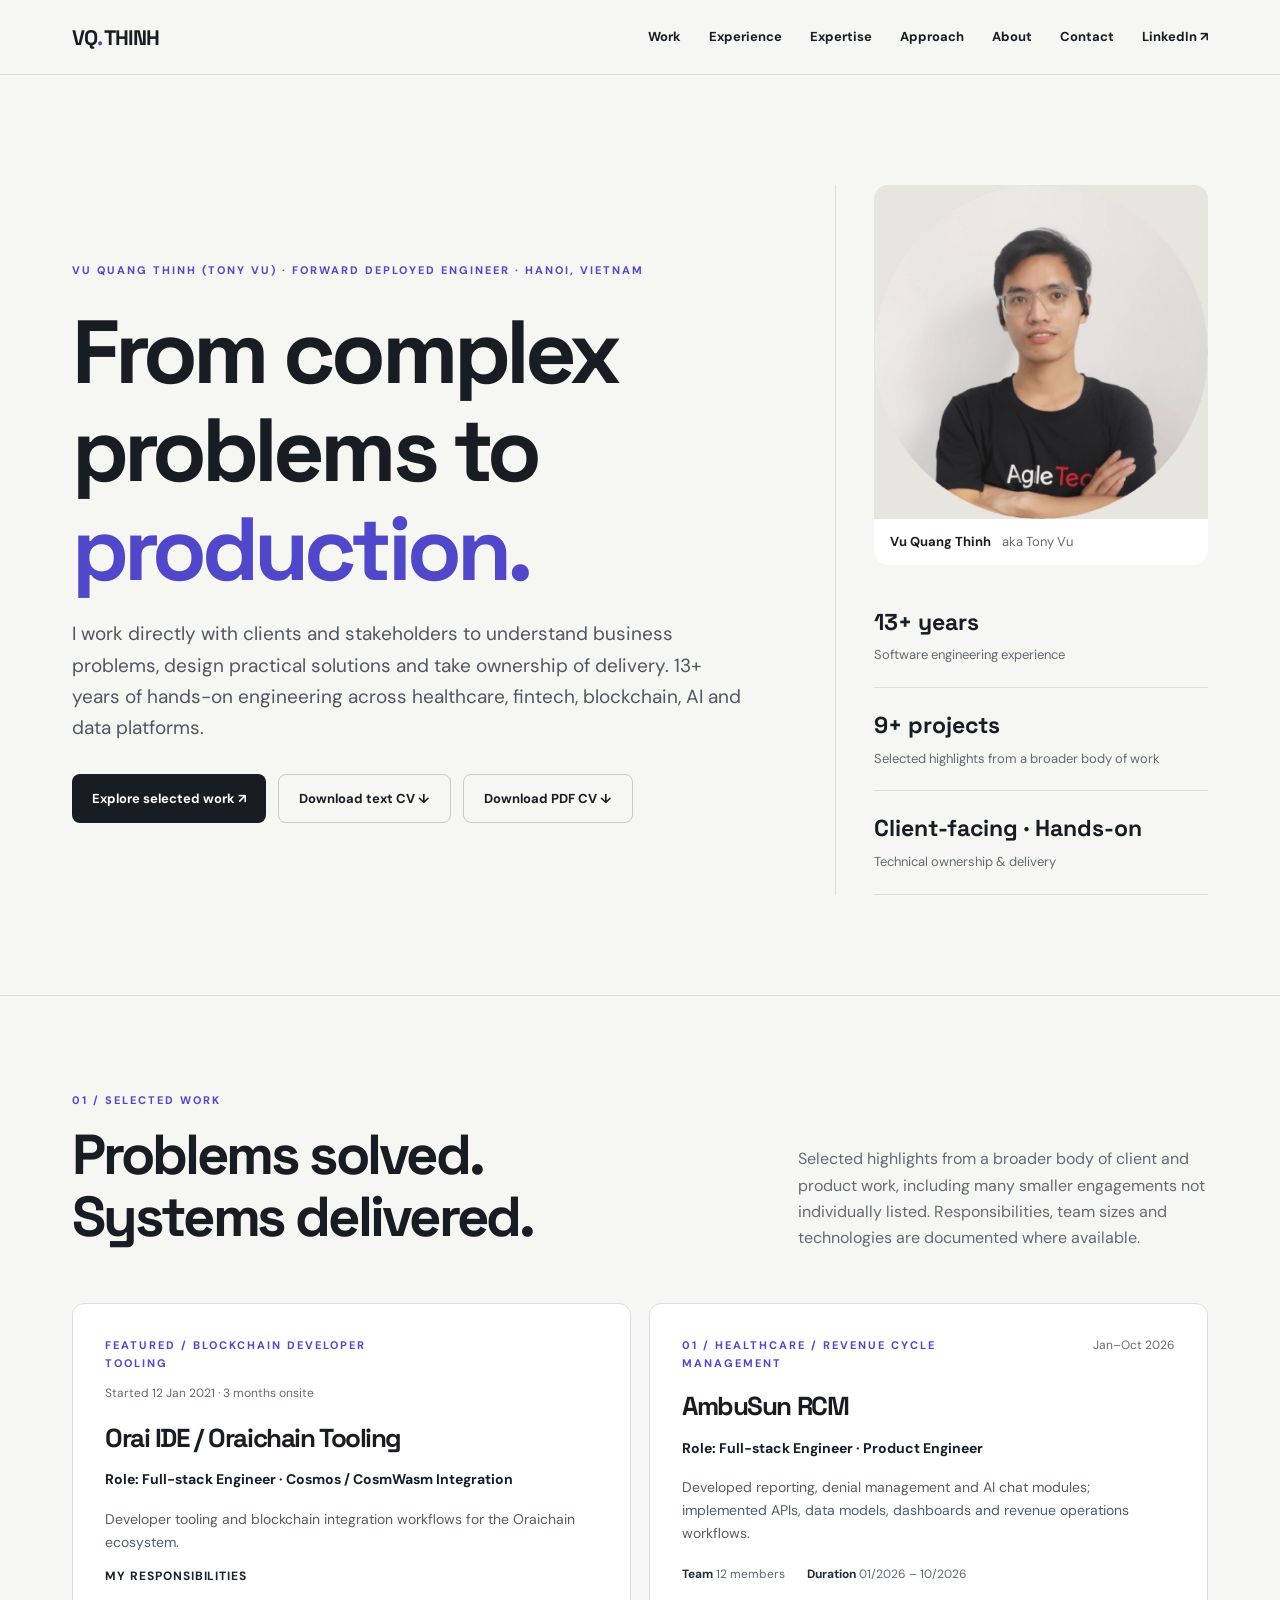
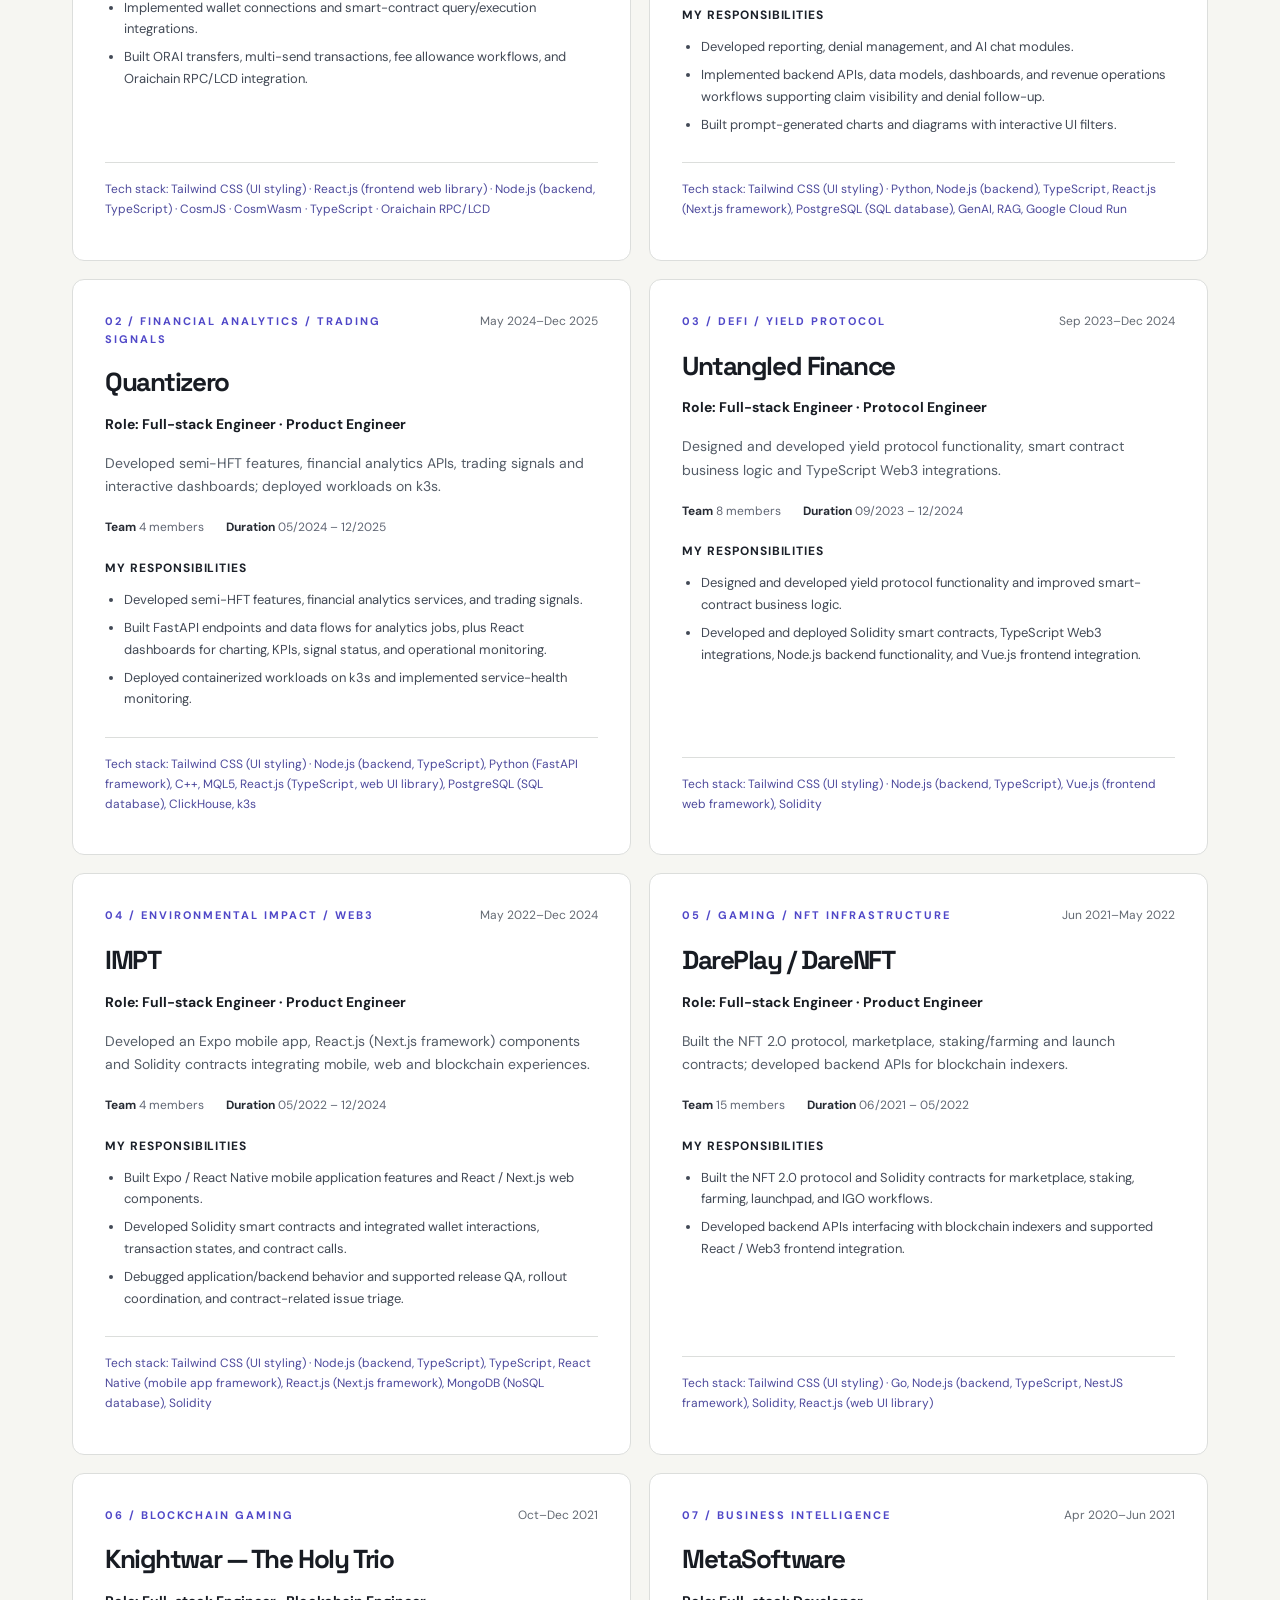
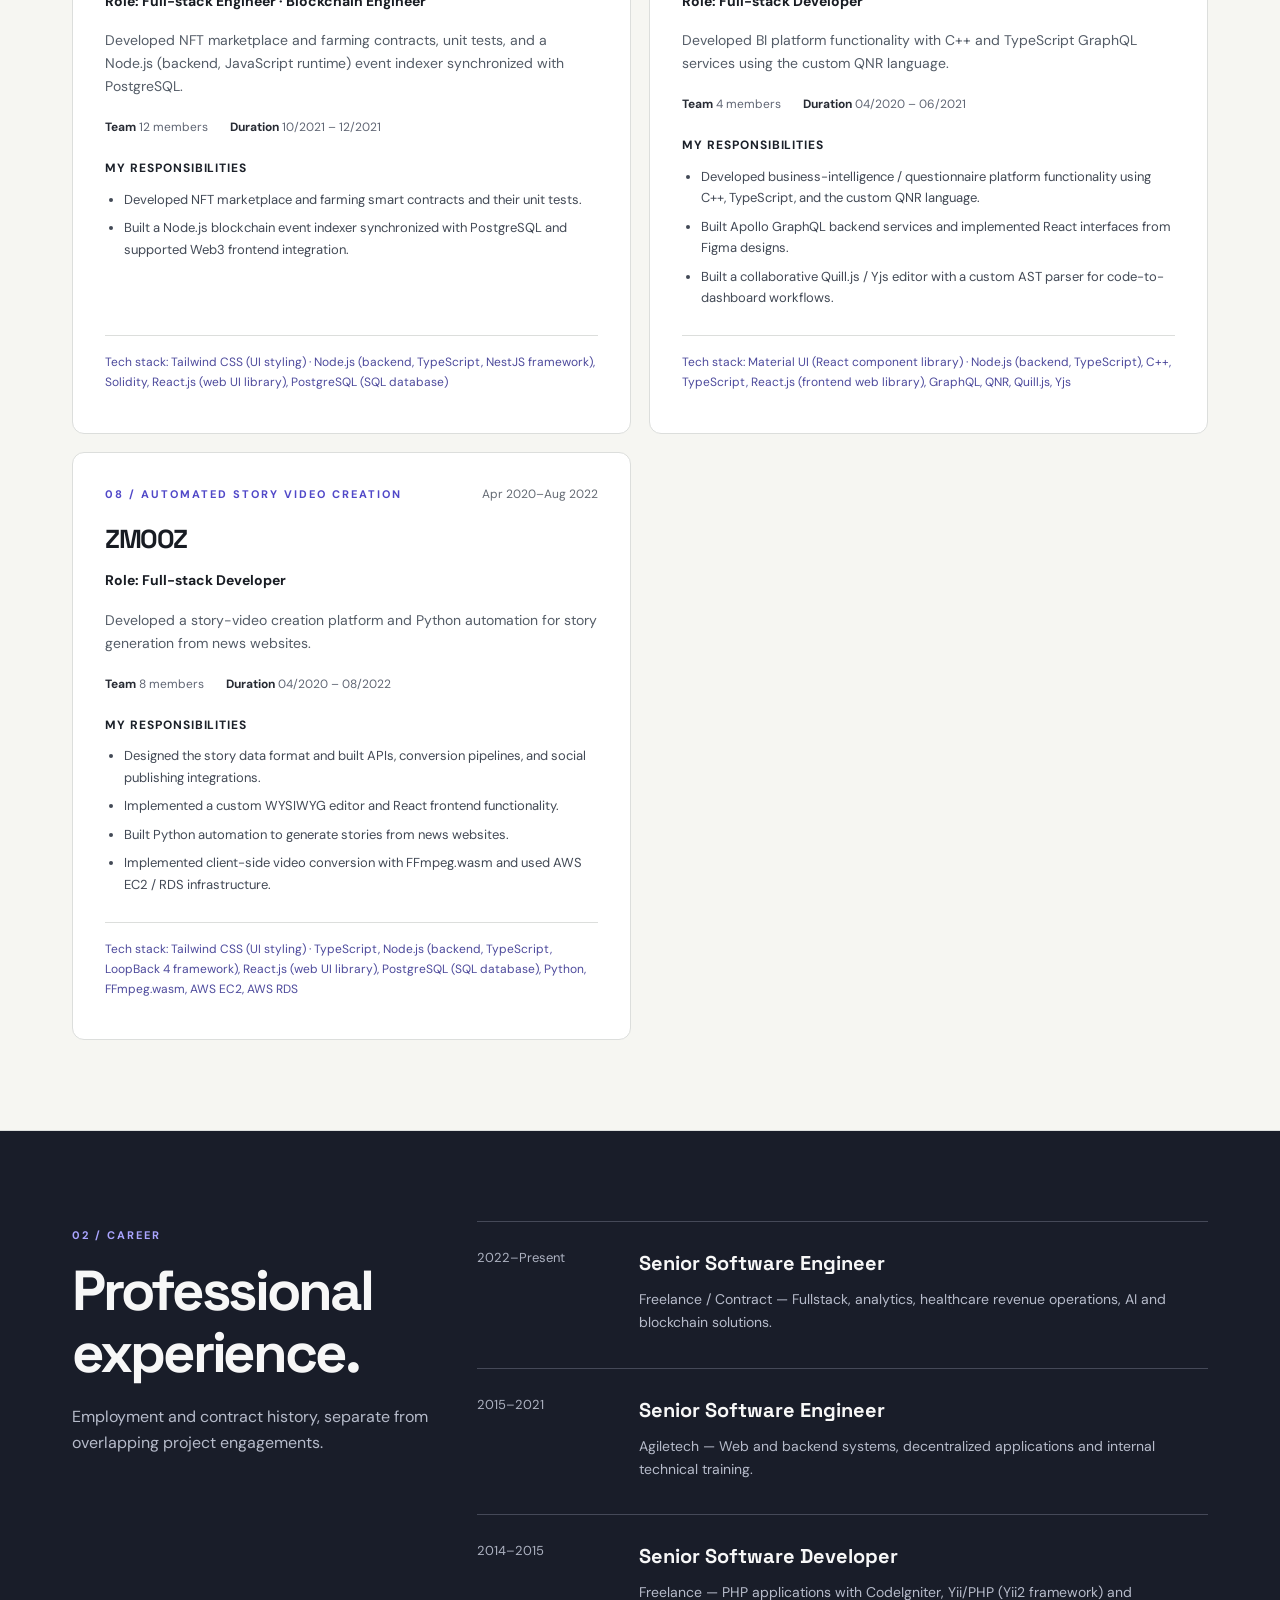
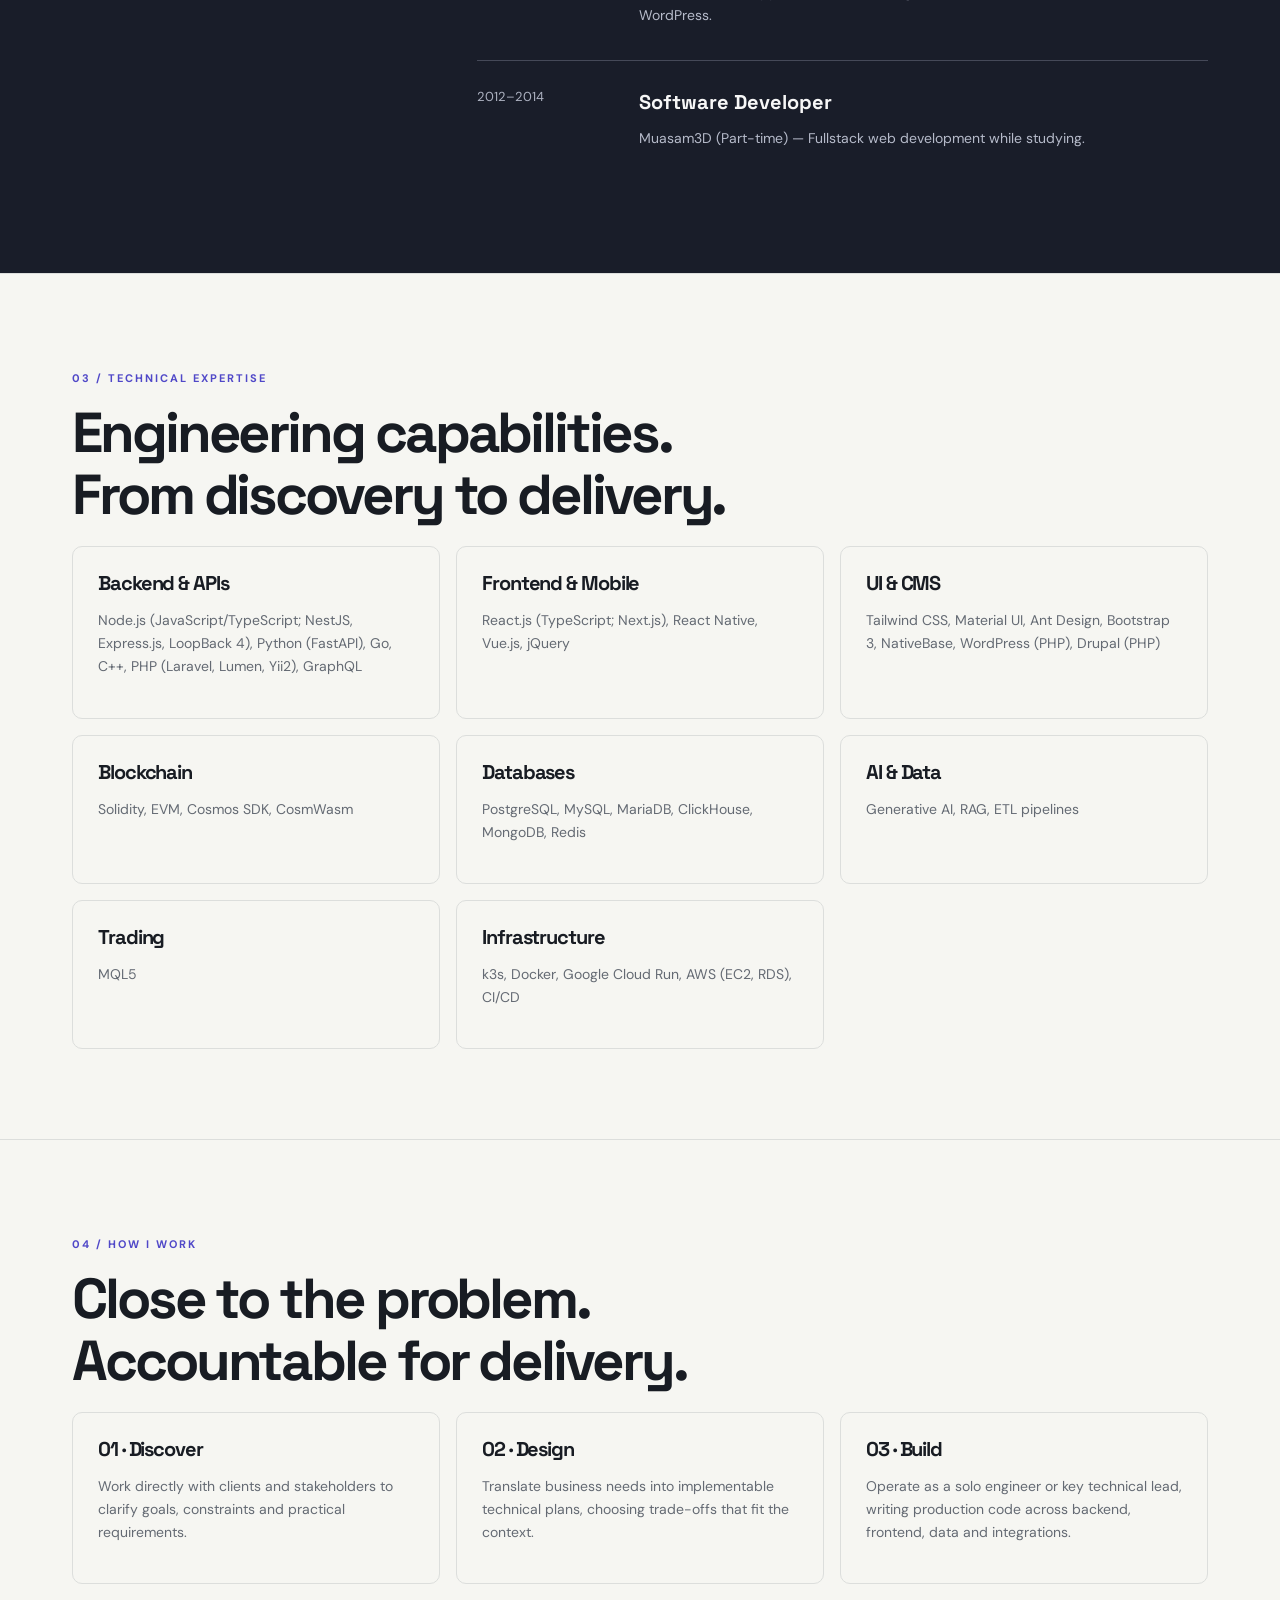
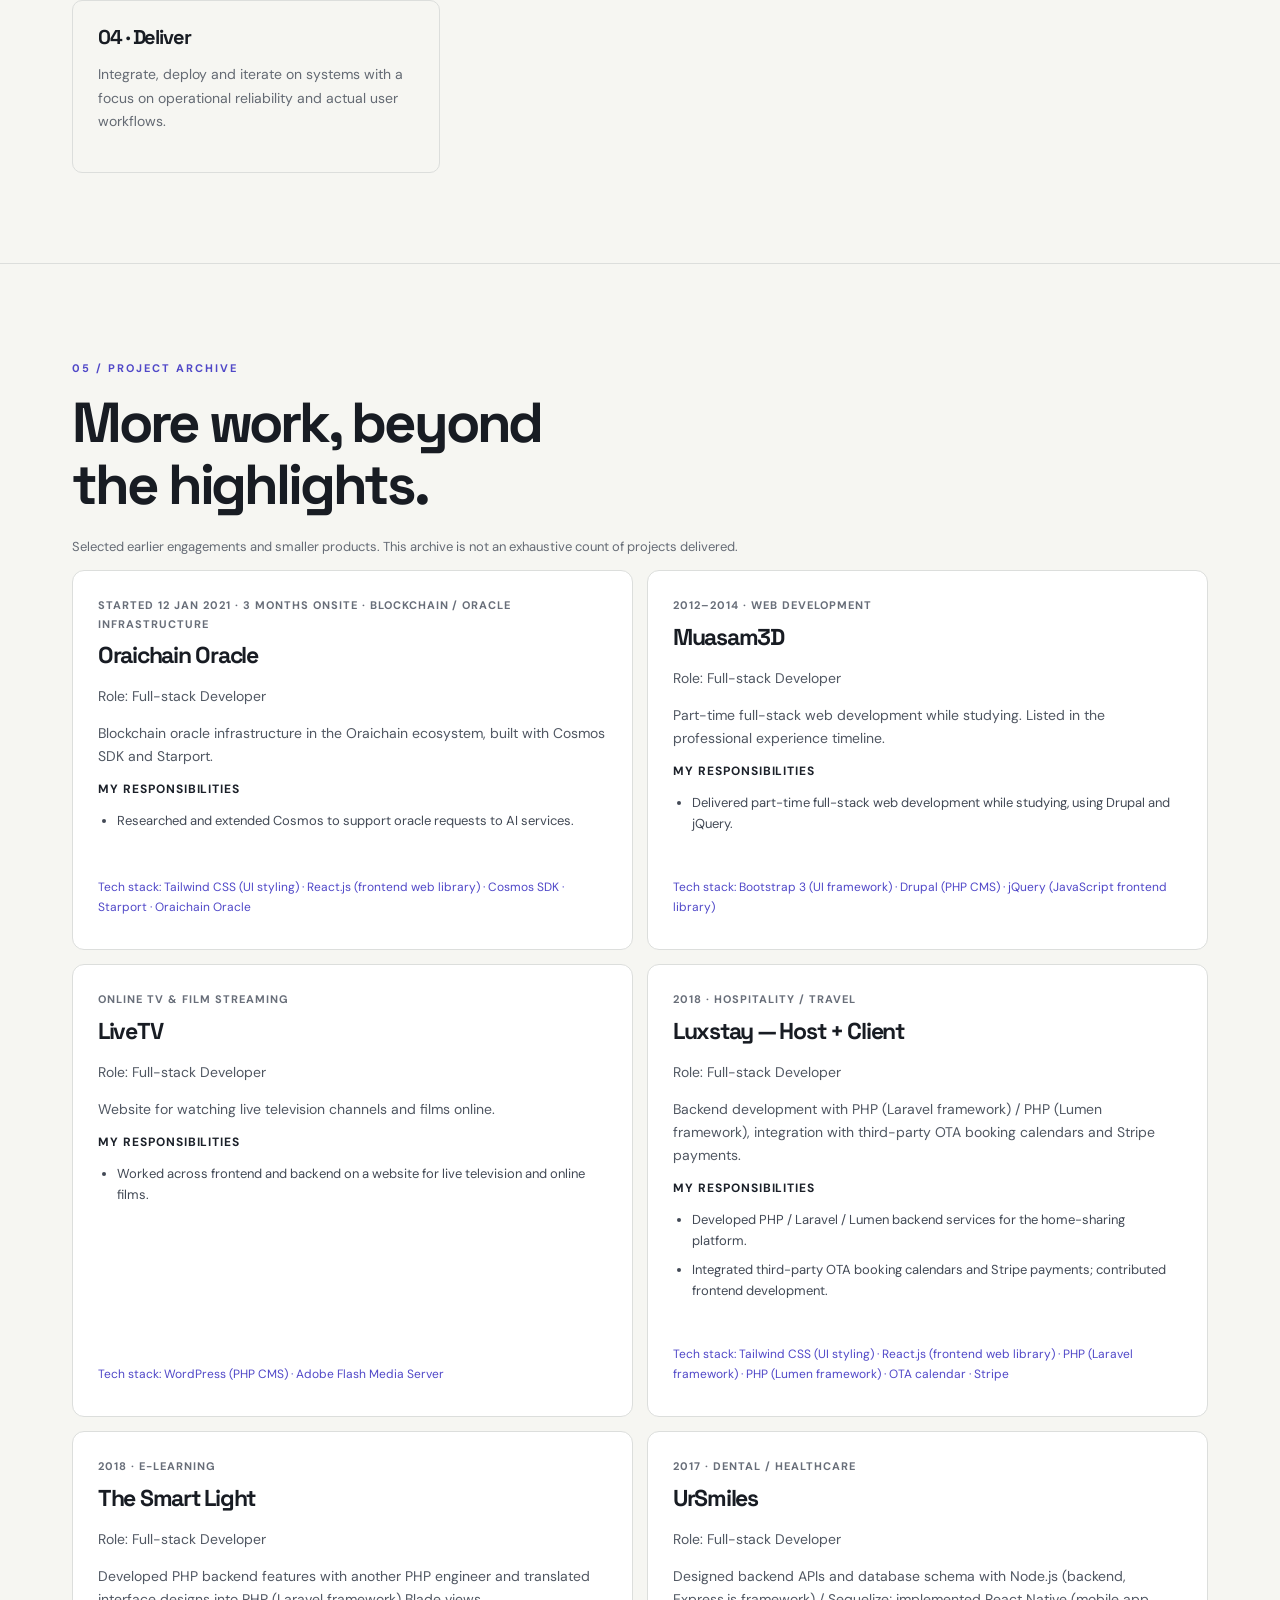
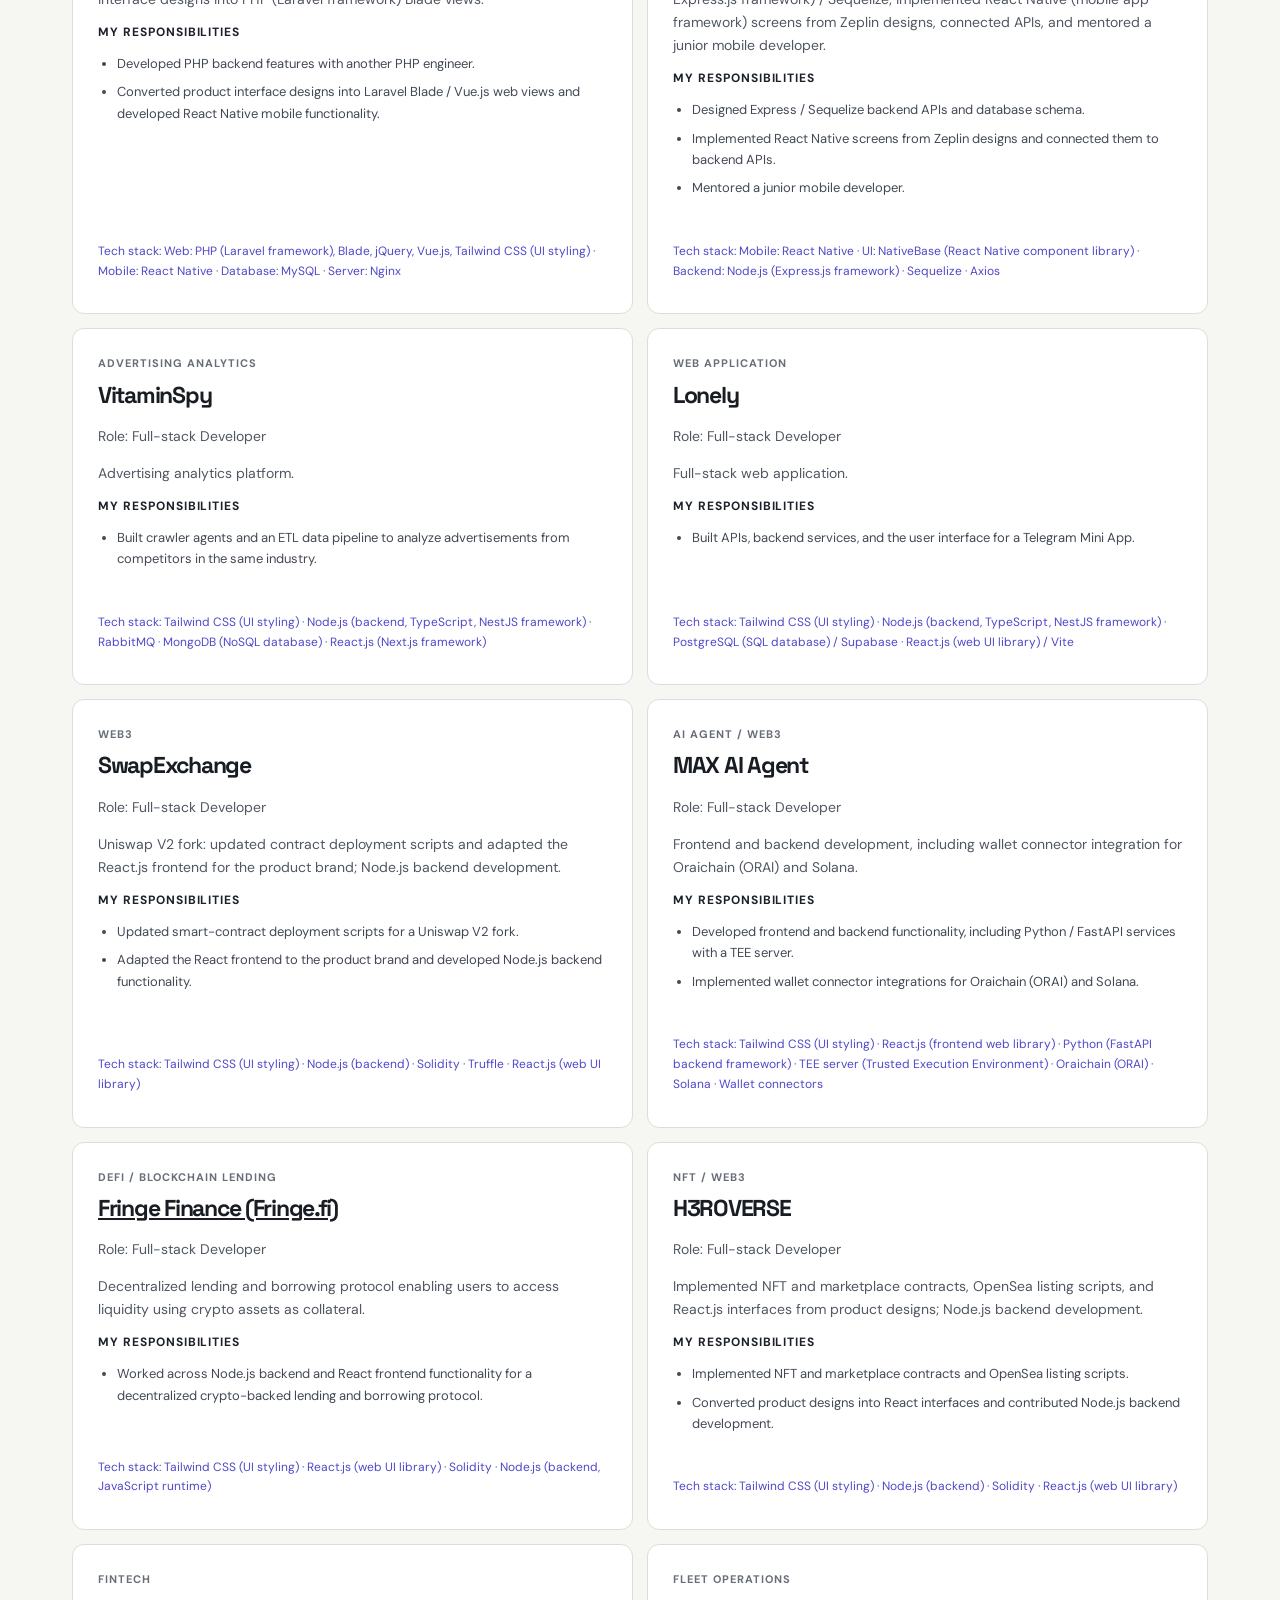
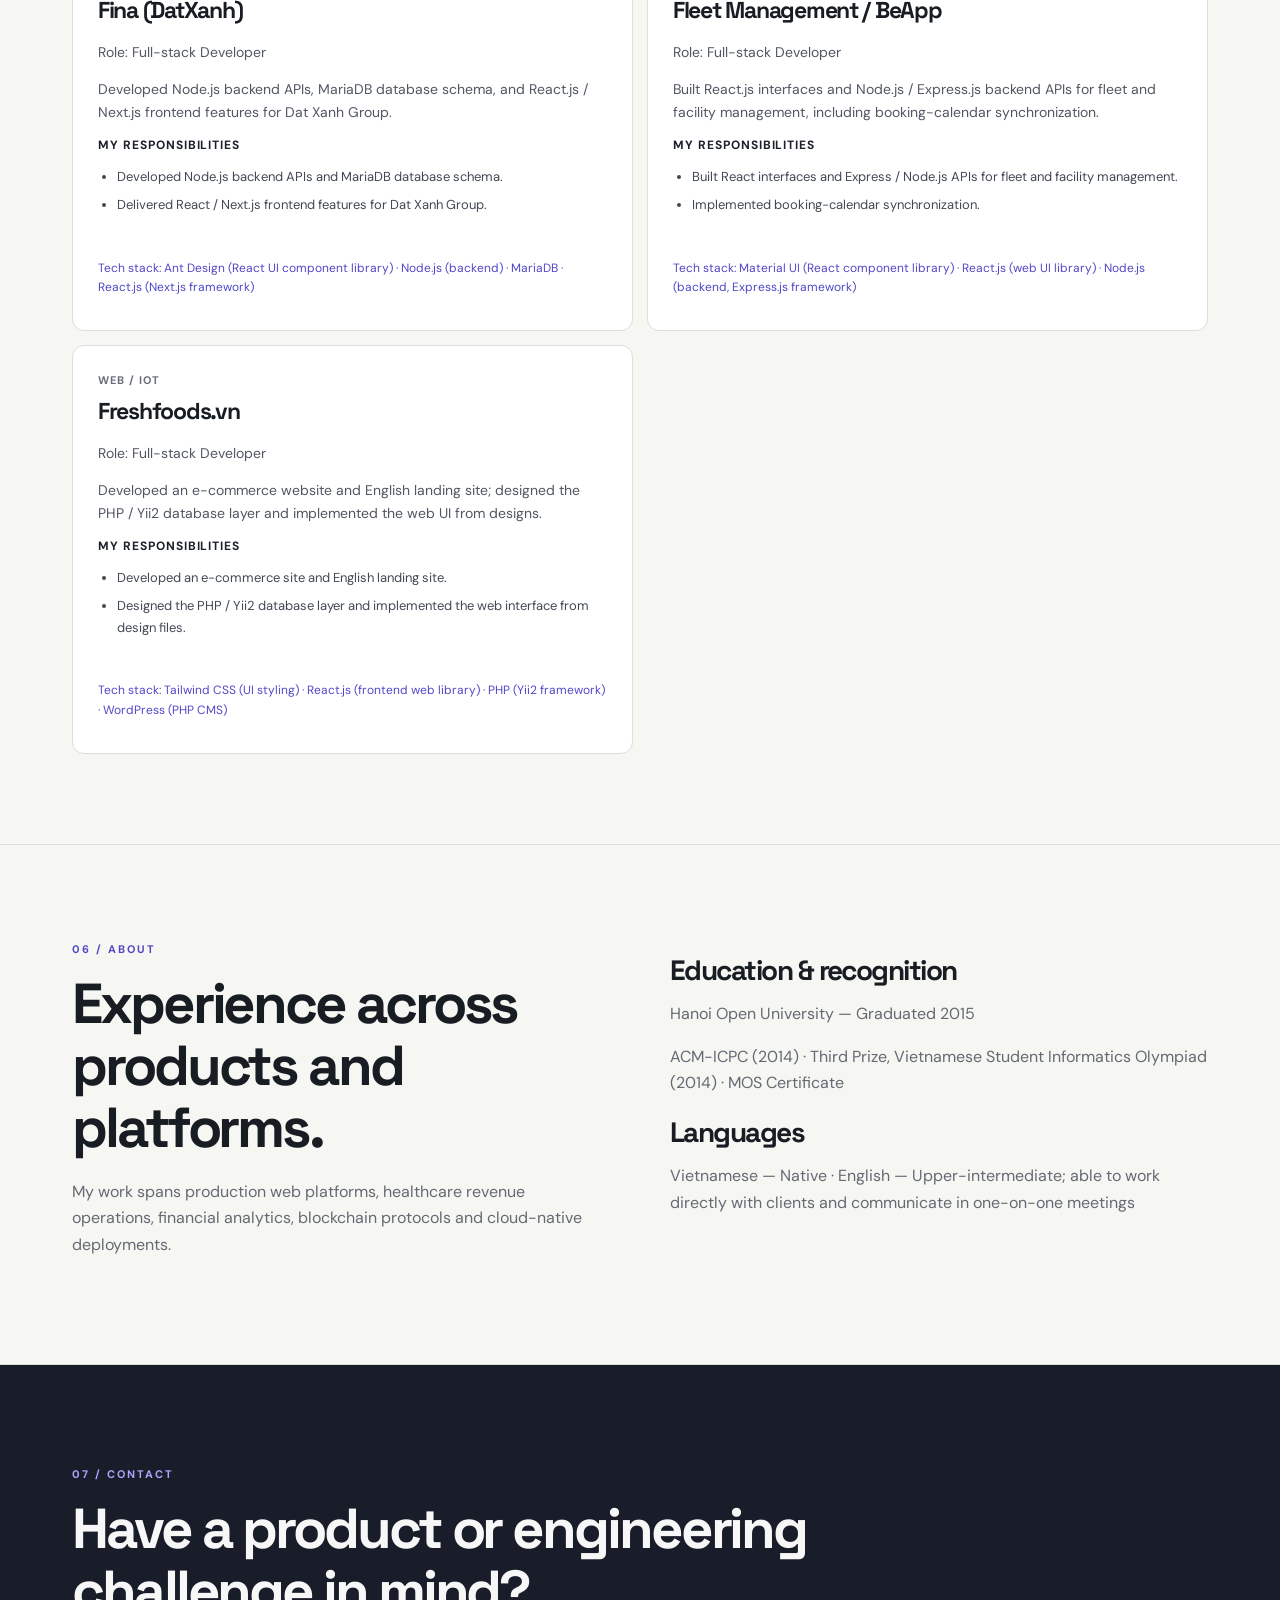
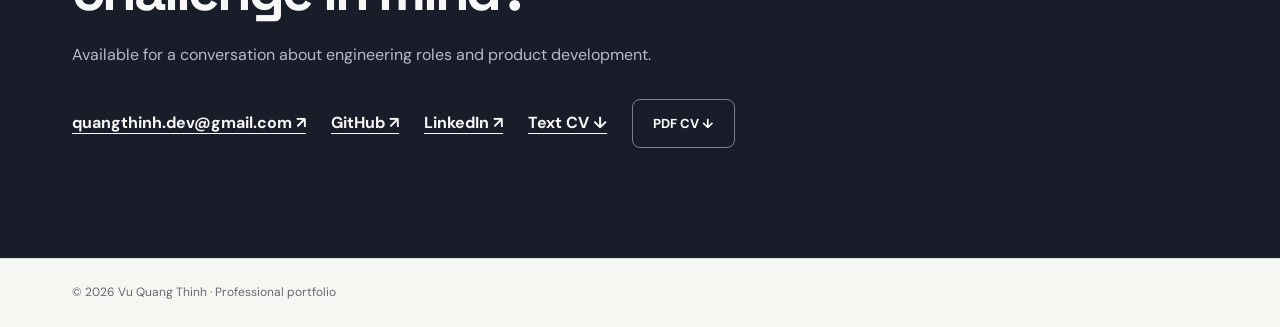
==== commit 9453b9a2: "Polish verified CV content, accessible PDF and synchronized portfolio" ====
--- a/resume.html
+++ b/resume.html
@@ -1,1197 +1 @@
-<!doctype html>
-<html lang="en">
-  <head>
-    <meta charset="utf-8" />
-    <meta name="viewport" content="width=device-width, initial-scale=1" />
-    <title>Vũ Quang Thịnh — Senior Software Engineer</title>
-    <meta
-      name="description"
-      content="Senior software engineer in Hanoi. Backend, frontend, infrastructure, fintech, distributed systems and Web3."
-    />
-    <meta name="author" content="Vũ Quang Thịnh" />
-    <meta name="theme-color" content="#0b1020" />
-    <link rel="canonical" href="https://vuquangthinh.github.io/" />
-    <link rel="icon" href="favicon.ico" />
-    <link rel="preconnect" href="https://fonts.googleapis.com" />
-    <link rel="preconnect" href="https://fonts.gstatic.com" crossorigin />
-    <link
-      href="https://fonts.googleapis.com/css2?family=DM+Mono:wght@400;500;700&family=Inter:wght@400;500;600;700;800&display=swap"
-      rel="stylesheet"
-    />
-    <style>
-      :root {
-        --bg: #0a0f1b;
-        --bg-2: #111827;
-        --panel: rgba(17, 24, 39, 0.82);
-        --panel-strong: #101827;
-        --panel-soft: rgba(148, 163, 184, 0.06);
-        --line: rgba(148, 163, 184, 0.16);
-        --line-strong: rgba(148, 163, 184, 0.28);
-        --text: #edf2ff;
-        --muted: #a6b0c3;
-        --muted-2: #7d8aa3;
-        --accent: #73f0c8;
-        --accent-2: #88a8ff;
-        --accent-3: #c084fc;
-        --shadow: rgba(10, 15, 27, 0.7);
-        --card-radius: 26px;
-        --container: min(1180px, calc(100% - 32px));
-      }
-
-      * { box-sizing: border-box; }
-      html { scroll-behavior: smooth; }
-      body {
-        margin: 0;
-        font-family: "Inter", sans-serif;
-        background:
-          radial-gradient(circle at top left, rgba(115, 240, 200, 0.12), transparent 24%),
-          radial-gradient(circle at top right, rgba(136, 168, 255, 0.12), transparent 28%),
-          linear-gradient(180deg, #090d16 0%, #0a0f1b 100%);
-        color: var(--text);
-        line-height: 1.6;
-      }
-
-      a { color: inherit; text-decoration: none; }
-      img { max-width: 100%; display: block; }
-      p, ul, li, h1, h2, h3 { margin-top: 0; }
-      ul { padding-left: 1.2rem; }
-
-      header.top {
-        position: sticky;
-        top: 0;
-        z-index: 40;
-        background: rgba(10, 15, 27, 0.64);
-        backdrop-filter: blur(14px);
-        border-bottom: 1px solid var(--line);
-      }
-
-      .top-inner,
-      .container,
-      footer {
-        width: var(--container);
-        margin: 0 auto;
-      }
-
-      .top-inner {
-        display: flex;
-        align-items: center;
-        justify-content: space-between;
-        min-height: 76px;
-        gap: 18px;
-      }
-
-      .brand {
-        display: inline-flex;
-        align-items: center;
-        gap: 10px;
-        font-size: 0.82rem;
-        font-family: "DM Mono", monospace;
-        letter-spacing: 0.12em;
-        text-transform: uppercase;
-        font-weight: 700;
-        color: var(--text);
-      }
-
-      .brand-mark {
-        width: 8px;
-        height: 8px;
-        border-radius: 50%;
-        background: linear-gradient(135deg, var(--accent), var(--accent-2));
-        box-shadow: 0 0 18px rgba(115, 240, 200, 0.7);
-      }
-
-      nav {
-        display: flex;
-        align-items: center;
-        gap: 28px;
-      }
-
-      nav a {
-        font-size: 0.92rem;
-        color: var(--muted);
-        transition: color 180ms ease;
-      }
-
-      nav a:hover { color: var(--text); }
-
-      .actions {
-        display: flex;
-        align-items: center;
-        gap: 12px;
-      }
-
-      .lang-switch {
-        appearance: none;
-        border: 1px solid var(--line);
-        background: rgba(255,255,255,0.02);
-        color: var(--muted);
-        border-radius: 999px;
-        padding: 9px 12px;
-        font-size: 0.76rem;
-        font-family: "DM Mono", monospace;
-        letter-spacing: 0.08em;
-        cursor: pointer;
-      }
-
-      .pdf-link, .button-primary, .button-secondary {
-        display: inline-flex;
-        align-items: center;
-        justify-content: center;
-        min-height: 44px;
-        padding: 0 18px;
-        border-radius: 999px;
-        font-weight: 600;
-        transition: transform 180ms ease, border-color 180ms ease, box-shadow 180ms ease;
-      }
-
-      .pdf-link,
-      .button-secondary {
-        background: rgba(255,255,255,0.02);
-        border: 1px solid var(--line);
-        color: var(--text);
-      }
-
-      .button-primary {
-        background: linear-gradient(135deg, rgba(115, 240, 200, 0.18), rgba(136, 168, 255, 0.18));
-        border: 1px solid rgba(115, 240, 200, 0.35);
-        color: var(--text);
-        box-shadow: 0 10px 30px rgba(136, 168, 255, 0.16);
-      }
-
-      .pdf-link:hover,
-      .button-primary:hover,
-      .button-secondary:hover {
-        transform: translateY(-1px);
-      }
-
-      main {
-        padding-bottom: 40px;
-      }
-
-      .hero {
-        display: grid;
-        grid-template-columns: minmax(0, 1.2fr) minmax(300px, 0.8fr);
-        align-items: center;
-        gap: 46px;
-        padding: 72px 0 40px;
-      }
-
-      .eyebrow {
-        font-family: "DM Mono", monospace;
-        font-size: 0.8rem;
-        letter-spacing: 0.14em;
-        text-transform: uppercase;
-        color: var(--accent);
-        margin-bottom: 14px;
-      }
-
-      h1 {
-        font-size: clamp(3rem, 6vw, 5.3rem);
-        line-height: 0.94;
-        letter-spacing: -0.075em;
-        margin-bottom: 18px;
-      }
-
-      h1 .sub {
-        display: block;
-        color: var(--muted);
-        font-weight: 400;
-      }
-
-      .intro {
-        max-width: 710px;
-        color: var(--muted);
-        font-size: 1.08rem;
-        margin-bottom: 30px;
-      }
-
-      .hero-actions {
-        display: flex;
-        flex-wrap: wrap;
-        align-items: center;
-        gap: 14px 16px;
-        margin-bottom: 18px;
-      }
-
-      .secondary-link {
-        color: var(--muted);
-        font-weight: 600;
-      }
-
-      .hero-meta {
-        display: flex;
-        flex-wrap: wrap;
-        gap: 12px 18px;
-        color: var(--muted-2);
-        font-size: 0.82rem;
-        letter-spacing: 0.08em;
-        text-transform: uppercase;
-        font-family: "DM Mono", monospace;
-      }
-
-      .portrait-card {
-        position: relative;
-        background: linear-gradient(180deg, rgba(115, 240, 200, 0.12), rgba(136, 168, 255, 0.06));
-        border: 1px solid var(--line);
-        border-radius: 28px;
-        overflow: hidden;
-        box-shadow: 0 30px 80px var(--shadow);
-      }
-
-      .portrait-card::before {
-        content: "";
-        position: absolute;
-        inset: 18px 18px auto auto;
-        width: 120px;
-        height: 120px;
-        border-radius: 50%;
-        background: radial-gradient(circle, rgba(136,168,255,0.35), transparent 66%);
-        filter: blur(20px);
-      }
-
-      .portrait-card img {
-        width: 100%;
-        aspect-ratio: 1 / 1.18;
-        object-fit: cover;
-        display: block;
-      }
-
-      .portrait-card .caption {
-        display: grid;
-        gap: 6px;
-        padding: 18px 20px 22px;
-        border-top: 1px solid var(--line);
-        background: rgba(10, 15, 27, 0.84);
-      }
-
-      .portrait-card .caption strong {
-        font-size: 1.02rem;
-      }
-
-      .portrait-card .caption span {
-        color: var(--muted);
-        font-size: 0.92rem;
-      }
-
-      .section {
-        padding: 42px 0 24px;
-      }
-
-      .section-head {
-        display: flex;
-        align-items: end;
-        justify-content: space-between;
-        gap: 22px;
-        margin-bottom: 26px;
-      }
-
-      .section-head .num {
-        font-family: "DM Mono", monospace;
-        font-size: 0.82rem;
-        letter-spacing: 0.12em;
-        color: var(--accent);
-        text-transform: uppercase;
-      }
-
-      .section-head h2 {
-        font-size: clamp(2.2rem, 4vw, 3.1rem);
-        letter-spacing: -0.07em;
-        margin: 0;
-      }
-
-      .section-head p {
-        margin: 0;
-        max-width: 620px;
-        color: var(--muted);
-      }
-
-      .featured-grid {
-        display: grid;
-        grid-template-columns: repeat(3, minmax(0, 1fr));
-        gap: 18px;
-      }
-
-      .feature-card {
-        position: relative;
-        display: block;
-        min-height: 330px;
-        background: linear-gradient(180deg, rgba(17,24,39,0.96), rgba(13,18,28,0.95));
-        border: 1px solid var(--line);
-        border-radius: var(--card-radius);
-        overflow: hidden;
-        padding: 20px 20px 18px;
-        transition: transform 180ms ease, border-color 180ms ease, box-shadow 180ms ease;
-      }
-
-      .feature-card:hover {
-        transform: translateY(-4px);
-        border-color: rgba(115, 240, 200, 0.5);
-        box-shadow: 0 25px 55px rgba(0,0,0,0.25);
-      }
-
-      .feature-art {
-        display: flex;
-        align-items: center;
-        justify-content: center;
-        min-height: 120px;
-        margin-bottom: 18px;
-        border-radius: 18px;
-        border: 1px solid rgba(255,255,255,0.05);
-        background: linear-gradient(135deg, rgba(136,168,255,0.16), rgba(115,240,200,0.12));
-        font-size: 0.76rem;
-        letter-spacing: 0.12em;
-        text-transform: uppercase;
-        font-family: "DM Mono", monospace;
-        color: var(--text);
-      }
-
-      .feature-tag {
-        display: inline-flex;
-        padding: 7px 10px;
-        border-radius: 999px;
-        border: 1px solid var(--line);
-        background: rgba(255,255,255,0.02);
-        color: var(--muted);
-        font-size: 0.72rem;
-        letter-spacing: 0.08em;
-        text-transform: uppercase;
-        margin-bottom: 16px;
-      }
-
-      .feature-card h3 {
-        margin: 0 0 10px;
-        font-size: clamp(1.8rem, 2.2vw, 2.3rem);
-        letter-spacing: -0.06em;
-      }
-
-      .feature-card p {
-        color: var(--muted);
-        margin-bottom: 18px;
-      }
-
-      .feature-card .stack {
-        display: inline-block;
-        font-size: 0.82rem;
-        color: var(--text);
-        font-weight: 600;
-      }
-
-      .detail-link {
-        display: inline-flex;
-        align-items: center;
-        margin-top: 16px;
-        color: var(--accent);
-        font-weight: 600;
-      }
-
-      .archive-list {
-        display: grid;
-        gap: 0;
-        background: rgba(255,255,255,0.01);
-        border: 1px solid var(--line);
-        border-radius: 22px;
-        overflow: hidden;
-      }
-
-      .archive-item {
-        display: grid;
-        grid-template-columns: 150px minmax(0, 1fr) minmax(200px, 260px);
-        gap: 22px;
-        align-items: start;
-        padding: 22px 24px;
-        border-top: 1px solid var(--line);
-      }
-
-      .archive-item:first-child { border-top: 0; }
-
-      .archive-item time {
-        color: var(--muted);
-        font-family: "DM Mono", monospace;
-        font-size: 0.85rem;
-      }
-
-      .archive-item h3 {
-        margin: 0 0 8px;
-        font-size: clamp(1.3rem, 2vw, 1.8rem);
-        letter-spacing: -0.045em;
-      }
-
-      .archive-item p {
-        margin: 0;
-        color: var(--muted);
-      }
-
-      .archive-item .stack {
-        color: var(--text);
-        font-size: 0.78rem;
-        letter-spacing: 0.08em;
-        text-transform: uppercase;
-        font-family: "DM Mono", monospace;
-        text-align: right;
-      }
-
-      .timeline {
-        display: grid;
-        gap: 20px;
-      }
-
-      .timeline-item {
-        display: grid;
-        grid-template-columns: 140px minmax(0, 1fr);
-        gap: 26px;
-        padding: 18px 0 18px;
-        border-bottom: 1px solid var(--line);
-      }
-
-      .timeline-item time {
-        color: var(--muted);
-        font-family: "DM Mono", monospace;
-        font-size: 0.84rem;
-      }
-
-      .timeline-item h3 {
-        margin: 0 0 10px;
-        font-size: clamp(1.5rem, 2vw, 2rem);
-        letter-spacing: -0.05em;
-      }
-
-      .timeline-item p {
-        margin: 0;
-        color: var(--muted);
-      }
-
-      .about-grid {
-        display: grid;
-        grid-template-columns: minmax(0, 1.2fr) minmax(260px, 0.8fr);
-        gap: 26px;
-      }
-
-      .about-copy {
-        display: grid;
-        gap: 18px;
-        color: var(--muted);
-      }
-
-      .skills {
-        display: grid;
-        gap: 18px;
-      }
-
-      .skill-group {
-        background: rgba(255,255,255,0.02);
-        border: 1px solid var(--line);
-        border-radius: 18px;
-        padding: 16px 18px;
-      }
-
-      .skill-group span {
-        display: block;
-        margin-bottom: 8px;
-        color: var(--text);
-        font-weight: 600;
-      }
-
-      .skill-group p {
-        margin: 0;
-        color: var(--muted);
-      }
-
-      .contact-cta {
-        display: flex;
-        align-items: center;
-        justify-content: space-between;
-        gap: 24px;
-        padding: 30px 0 58px;
-        border-top: 1px solid var(--line);
-      }
-
-      .contact-cta p {
-        margin: 0;
-        color: var(--muted);
-        max-width: 620px;
-      }
-
-      .contact-links {
-        display: flex;
-        flex-wrap: wrap;
-        align-items: center;
-        gap: 16px;
-      }
-
-      footer {
-        display: flex;
-        align-items: center;
-        justify-content: space-between;
-        gap: 12px;
-        color: var(--muted);
-        border-top: 1px solid var(--line);
-        padding: 16px 0 40px;
-      }
-
-      .case-modal {
-        display: none;
-        position: fixed;
-        inset: 0;
-        z-index: 100;
-        background: rgba(5, 8, 14, 0.72);
-        backdrop-filter: blur(12px);
-        padding: 48px 16px;
-        overflow-y: auto;
-      }
-
-      .case-modal:target {
-        display: block;
-      }
-
-      .case-bg {
-        position: absolute;
-        inset: 0;
-      }
-
-      .case-sheet {
-        position: relative;
-        width: min(800px, 100%);
-        margin: 0 auto;
-        background: linear-gradient(180deg, rgba(21, 29, 42, 0.96), rgba(14, 18, 30, 0.96));
-        border: 1px solid var(--line);
-        border-radius: 28px;
-        padding: 24px 24px 22px;
-        box-shadow: 0 30px 120px rgba(0,0,0,0.45);
-        max-height: calc(100vh - 96px);
-        overflow-y: auto;
-      }
-
-      .case-close {
-        position: absolute;
-        right: 18px;
-        top: 18px;
-        border: 1px solid var(--line);
-        border-radius: 999px;
-        padding: 7px 12px;
-        font-size: 0.8rem;
-        color: var(--muted);
-      }
-
-      .case-sheet small {
-        display: inline-block;
-        margin-bottom: 8px;
-        color: var(--accent);
-        font-family: "DM Mono", monospace;
-        letter-spacing: 0.12em;
-        text-transform: uppercase;
-      }
-
-      .case-sheet h2 {
-        margin: 0 0 12px;
-        font-size: clamp(2rem, 4vw, 2.8rem);
-        letter-spacing: -0.06em;
-      }
-
-      .case-lead {
-        color: var(--text);
-        font-size: 1.06rem;
-      }
-
-      .case-sheet h3 {
-        margin-top: 18px;
-        font-size: 1.1rem;
-      }
-
-      .case-sheet ul {
-        color: var(--muted);
-      }
-
-      .case-sheet code {
-        display: block;
-        margin-top: 20px;
-        padding: 12px 14px;
-        border-radius: 12px;
-        background: rgba(255,255,255,0.03);
-        border: 1px solid var(--line);
-        font-family: "DM Mono", monospace;
-        color: var(--text);
-      }
-
-      @media (max-width: 900px) {
-        .hero,
-        .about-grid,
-        .featured-grid {
-          grid-template-columns: 1fr;
-        }
-
-        .archive-item {
-          grid-template-columns: 1fr;
-        }
-
-        .archive-item .stack {
-          text-align: left;
-        }
-
-        nav {
-          display: none;
-        }
-
-        .contact-cta {
-          flex-direction: column;
-          align-items: flex-start;
-        }
-      }
-
-      @media (max-width: 560px) {
-        .top-inner {
-          min-height: 68px;
-        }
-
-        .actions .lang-switch {
-          display: none;
-        }
-
-        .hero {
-          padding-top: 54px;
-        }
-
-        .section-head {
-          flex-direction: column;
-          align-items: flex-start;
-        }
-
-        .timeline-item {
-          grid-template-columns: 1fr;
-          gap: 8px;
-        }
-      }
-    </style>
-  </head>
-  <body><p style="padding:12px 24px;text-align:center">Project role: Full-stack Developer across all projects listed below.</p>
-    <header class="top">
-      <div class="top-inner">
-        <a class="brand" href="#top">
-          <span class="brand-mark"></span>
-          <span>Vũ Quang Thịnh</span>
-        </a>
-        <nav>
-          <a href="#work">Work</a>
-          <a href="#experience">Experience</a>
-          <a href="#about">About</a>
-        </nav>
-        <div class="actions">
-          <button class="lang-switch" type="button" aria-label="Language switch">EN / VI</button>
-          <button class="pdf-link" id="pdf-download" type="button">Resume</button>
-        </div>
-      </div>
-    </header>
-
-    <main id="top">
-      <div class="container">
-        <section class="hero">
-          <div class="hero-copy">
-            <p class="eyebrow">Senior software engineer</p>
-            <h1>
-              I build software
-              <span class="sub">across the stack.</span>
-            </h1>
-            <p class="intro">
-              Backend, frontend, infrastructure and system design. Recent work includes fintech platforms,
-              distributed systems and Web3 products. I enjoy turning ambiguous business problems into reliable,
-              measurable software products.
-            </p>
-            <div class="hero-actions">
-              <a class="button-primary" href="#work">Selected work →</a>
-              <a class="button-secondary" href="mailto:quangthinh.dev@gmail.com">quangthinh.dev@gmail.com</a>
-            </div>
-            <div class="hero-meta">
-              <span>Full-stack</span>
-              <span>System design</span>
-              <span>Infra</span>
-            </div>
-          </div>
-
-          <figure class="portrait-card">
-            <img src="assets/images/resume-profile.png" alt="Vũ Quang Thịnh" />
-            <figcaption class="caption">
-              <strong>Software engineer</strong>
-              <span>Professional since 2012</span>
-            </figcaption>
-          </figure>
-        </section>
-      </div>
-
-      <section id="work" class="section">
-        <div class="container">
-          <header class="section-head">
-            <span class="num">01</span>
-            <h2>Selected work</h2>
-            <p>A few projects where I worked directly on implementation, architecture or production delivery.</p>
-          </header>
-
-          <div class="featured-grid">
-            <a class="feature-card" href="#case-ambusun">
-              <div class="feature-art">Healthcare / RCM</div>
-              <span class="feature-tag">Full-stack / Reporting / AI</span>
-              <h3>AmbuSun</h3>
-              <p>
-                Healthcare revenue cycle management platform focused on denials, payer follow-up, KPI reporting,
-                analytics and AI-assisted workflows for billing teams.
-              </p>
-              <span class="stack">Node.js (backend, JavaScript runtime) · React.js (web UI library) · PostgreSQL (SQL database) · AI Chat</span>
-              <span class="detail-link">View case study →</span>
-            </a>
-
-            <a class="feature-card" href="#case-quantizero">
-              <div class="feature-art">Data / API</div>
-              <span class="feature-tag">Fintech / Analytics</span>
-              <h3>Quantizero</h3>
-              <p>Financial analytics and trading-signal system with Python (FastAPI framework) services, React.js (web UI library) dashboards and k3s deployment.</p>
-              <span class="stack">Node.js (backend, TypeScript) · Python · Python (FastAPI framework) · React.js (web UI library) · TypeScript · k3s</span>
-              <span class="detail-link">View case study →</span>
-            </a>
-
-            <a class="feature-card" href="#case-impt">
-              <div class="feature-art">Web / Web3</div>
-              <span class="feature-tag">Web2 / Web3</span>
-              <h3>IMPT</h3>
-              <p>Mobile and web product with Expo, React.js (Next.js framework) and Solidity smart-contract integration.</p>
-              <span class="stack">Node.js (backend) · Expo · React.js (Next.js framework) · Solidity · Tenderly</span>
-              <span class="detail-link">View case study →</span>
-            </a>
-          </div>
-        </div>
-      </section>
-
-      <section class="section">
-        <div class="container">
-          <header class="section-head">
-            <span class="num">02</span>
-            <h2>Project archive</h2>
-            <p>Earlier work across Web, blockchain, fintech and intelligent systems.</p>
-          </header>
-
-          <div class="archive-list">
-            <div class="archive-item">
-              <time>2021 — 2023</time>
-              <div>
-                <h3>DarkPlay / DarenFT</h3>
-                <p>Blockchain gaming platform: backend APIs, Web3 integration, marketplace and launch contracts.</p>
-              </div>
-              <div class="stack">Node.js (backend) · React.js (Next.js framework) · Go · Solidity · React.js (web UI library)</div>
-            </div>
-
-            <div class="archive-item">
-              <time>2023</time>
-              <div>
-                <h3>Untangled Finance</h3>
-                <p>DeFi product: Solidity smart contracts and Vue.js (web UI framework) frontend integration.</p>
-              </div>
-              <div class="stack">Node.js (backend) · Vue.js (web UI framework) · Solidity</div>
-            </div>
-
-            <div class="archive-item">
-              <time>2022</time>
-              <div>
-                <h3>H3ROVERSE</h3>
-                <p>NFT and marketplace contracts, OpenSea scripts and React.js (web UI library) frontend implementation.</p>
-              </div>
-              <div class="stack">Node.js (backend) · Solidity · React.js (web UI library) · Unity</div>
-            </div>
-
-            <div class="archive-item">
-              <time>2017 — 2021</time>
-              <div>
-                <h3>Zmooz Stories</h3>
-                <p>Interactive publishing platform with APIs, format conversion, social integrations and a custom WYSIWYG editor.</p>
-              </div>
-              <div class="stack">React.js (web UI library) · Node.js (backend, LoopBack framework) · Python · GCP</div>
-            </div>
-          </div>
-        </div>
-      </section>
-
-      <section id="experience" class="section">
-        <div class="container">
-          <header class="section-head">
-            <span class="num">03</span>
-            <h2>Experience</h2>
-          </header>
-
-          <div class="timeline">
-            <div class="timeline-item">
-              <time>2022 — now</time>
-              <div>
-                <h3>Senior software engineer · Independent</h3>
-                <p>Full-stack and system engineering across Python, Node.js (backend, JavaScript runtime), React.js (web UI library), infrastructure and Solidity.</p>
-              </div>
-            </div>
-
-            <div class="timeline-item">
-              <time>2015 — 2021</time>
-              <div>
-                <h3>Senior software engineer · Agiletech</h3>
-                <p>Node.js (backend, JavaScript runtime) product development, blockchain applications and internal technical training.</p>
-              </div>
-            </div>
-
-            <div class="timeline-item">
-              <time>2014 — 2015</time>
-              <div>
-                <h3>Senior software developer · Freelancer</h3>
-                <p>PHP, CodeIgniter, Yii, WordPress (PHP CMS) and custom web systems for clients.</p>
-              </div>
-            </div>
-
-            <div class="timeline-item">
-              <time>2012 — 2014</time>
-              <div>
-                <h3>Software developer · Muasam3D</h3>
-                <p>Full-stack development while studying at Hanoi Open University.</p>
-              </div>
-            </div>
-          </div>
-        </div>
-      </section>
-
-      <section id="about" class="section">
-        <div class="container">
-          <header class="section-head">
-            <span class="num">04</span>
-            <h2>About</h2>
-          </header>
-
-          <div class="about-grid">
-            <div class="about-copy">
-              <p>
-                I have worked professionally in software since 2012. My work covers backend services, frontend
-                applications, system design and infrastructure. I have also built blockchain applications and smart contracts.
-              </p>
-              <p>
-                I usually work across more than one layer of a product: architecture, implementation, deployment,
-                performance debugging and production support. This includes working directly with business logic,
-                analytics, APIs and operational workflows.
-              </p>
-              <p>
-                I enjoy taking ambiguous business problems and turning them into resilient, measurable software systems that balance speed, maintenance and long-term quality.
-              </p>
-            </div>
-
-            <div class="skills">
-              <div class="skill-group">
-                <span>Backend</span>
-                <p>Python · Python (FastAPI framework) · Node.js (backend, JavaScript runtime) · Node.js (backend, TypeScript, NestJS framework) · Node.js (backend, Express.js framework) · Go · PHP · GraphQL</p>
-              </div>
-              <div class="skill-group">
-                <span>Frontend</span>
-                <p>React.js (web UI library) · React.js (Next.js framework) · Vue.js (web UI framework) · React Native (mobile app framework) · Expo · TypeScript</p>
-              </div>
-              <div class="skill-group">
-                <span>Data / Infra</span>
-                <p>PostgreSQL (SQL database) · MySQL · MongoDB (NoSQL database) · Redis · RabbitMQ · Docker · Kubernetes · k3s · GCP · AWS</p>
-              </div>
-              <div class="skill-group">
-                <span>Blockchain</span>
-                <p>Solidity · Hardhat · OpenZeppelin · Tenderly · Indexers</p>
-              </div>
-            </div>
-          </div>
-        </div>
-      </section>
-
-      <div class="container">
-        <section class="contact-cta">
-          <p>Available for software engineering, architecture and product work.</p>
-          <div class="contact-links">
-            <a class="button-secondary" href="mailto:quangthinh.dev@gmail.com">quangthinh.dev@gmail.com</a>
-            <a class="secondary-link" href="https://github.com/vuquangthinh" target="_blank" rel="noreferrer">GitHub</a>
-            <a class="secondary-link" href="https://www.linkedin.com/in/vuquangthinh" target="_blank" rel="noreferrer">LinkedIn</a>
-            <a class="secondary-link" href="https://www.npmjs.com/~vuquangthinh" target="_blank" rel="noreferrer">npm</a>
-          </div>
-        </section>
-      </div>
-    <section id="complete-project-record" style="max-width:1100px;margin:3rem auto;padding:1.5rem"><h2>Complete project roles &amp; technology stacks</h2><article><h3>Orai IDE / Oraichain Tooling</h3><p>Role: Full-stack Engineer · Cosmos / CosmWasm Integration</p><p>Developer tooling and blockchain integration for Oraichain: wallet connections, smart contract query/execution, ORAI transfers, multi-send transactions, fee allowances, and RPC/LCD integration.</p><div class="contributions"><strong>My responsibilities</strong><ul><li>Implemented wallet connections and smart-contract query/execution integrations.</li><li>Built ORAI transfers, multi-send transactions, fee allowance workflows, and Oraichain RPC/LCD integration.</li></ul></div><p>Tech stack: Tailwind CSS (UI styling) · React.js (frontend web library) · Node.js (backend, TypeScript) · CosmJS · CosmWasm · TypeScript · Oraichain RPC/LCD</p></article><article><h3>AmbuSun RCM</h3><p>Role: Full-stack Engineer · Product Engineer</p><p>Developed reporting, denial management and AI chat modules; implemented APIs, data models, dashboards and revenue operations workflows.</p><div class="contributions"><strong>My responsibilities</strong><ul><li>Developed reporting, denial management, and AI chat modules.</li><li>Implemented backend APIs, data models, dashboards, and revenue operations workflows supporting claim visibility and denial follow-up.</li></ul></div><p>Tech stack: Tailwind CSS (UI styling) · Python · Node.js (backend) · TypeScript · React.js (Next.js framework) · PostgreSQL (SQL database) · GenAI · RAG · Google Cloud Run</p></article><article><h3>Quantizero</h3><p>Role: Full-stack Engineer · Product Engineer</p><p>Developed semi-HFT features, financial analytics APIs, trading signals and interactive dashboards; deployed workloads on k3s.</p><div class="contributions"><strong>My responsibilities</strong><ul><li>Developed semi-HFT features, financial analytics services, and trading signals.</li><li>Built FastAPI endpoints and data flows for analytics jobs, plus React dashboards for charting, KPIs, signal status, and operational monitoring.</li><li>Deployed containerized workloads on k3s and implemented service-health monitoring.</li></ul></div><p>Tech stack: Tailwind CSS (UI styling) · Node.js (backend) · Python · C++ · MQL5 · React.js (web UI library) · PostgreSQL (SQL database) · ClickHouse · k3s</p></article><article><h3>Untangled Finance</h3><p>Role: Full-stack Engineer · Protocol Engineer</p><p>Designed and developed yield protocol functionality, smart contract business logic and TypeScript Web3 integrations.</p><div class="contributions"><strong>My responsibilities</strong><ul><li>Designed and developed yield protocol functionality and improved smart-contract business logic.</li><li>Developed and deployed Solidity smart contracts, TypeScript Web3 integrations, Node.js backend functionality, and Vue.js frontend integration.</li></ul></div><p>Tech stack: Tailwind CSS (UI styling) · Node.js (backend, TypeScript) · Vue.js (frontend web framework) · Solidity</p></article><article><h3>IMPT</h3><p>Role: Full-stack Engineer · Product Engineer</p><p>Developed an Expo mobile app, React.js (Next.js framework) components and Solidity contracts integrating mobile, web and blockchain experiences.</p><div class="contributions"><strong>My responsibilities</strong><ul><li>Built Expo / React Native mobile application features and React / Next.js web components.</li><li>Developed Solidity smart contracts and integrated wallet interactions, transaction states, and contract calls.</li><li>Debugged application/backend behavior and supported release QA, rollout coordination, and contract-related issue triage.</li></ul></div><p>Tech stack: Tailwind CSS (UI styling) · Node.js (backend, TypeScript) · TypeScript · React Native (mobile app framework) · React.js (Next.js framework) · MongoDB (NoSQL database) · Solidity</p></article><article><h3>DarePlay / DareNFT</h3><p>Role: Full-stack Engineer · Product Engineer</p><p>Built the NFT 2.0 protocol, marketplace, staking/farming and launch contracts; developed backend APIs for blockchain indexers.</p><div class="contributions"><strong>My responsibilities</strong><ul><li>Built the NFT 2.0 protocol and Solidity contracts for marketplace, staking, farming, launchpad, and IGO workflows.</li><li>Developed backend APIs interfacing with blockchain indexers and supported React / Web3 frontend integration.</li></ul></div><p>Tech stack: Tailwind CSS (UI styling) · Go · Node.js (backend, TypeScript, NestJS framework) · Solidity · React.js (web UI library)</p></article><article><h3>Knightwar — The Holy Trio</h3><p>Role: Full-stack Engineer · Blockchain Engineer</p><p>Developed NFT marketplace and farming contracts, unit tests, and a Node.js (backend, JavaScript runtime) event indexer synchronized with PostgreSQL.</p><div class="contributions"><strong>My responsibilities</strong><ul><li>Developed NFT marketplace and farming smart contracts and their unit tests.</li><li>Built a Node.js blockchain event indexer synchronized with PostgreSQL and supported Web3 frontend integration.</li></ul></div><p>Tech stack: Tailwind CSS (UI styling) · Node.js (backend, TypeScript, NestJS framework) · Solidity · React.js (web UI library)</p></article><article><h3>MetaSoftware</h3><p>Role: Full-stack Developer</p><p>Developed BI platform functionality with C++ and TypeScript GraphQL services using the custom QNR language.</p><div class="contributions"><strong>My responsibilities</strong><ul><li>Developed business-intelligence / questionnaire platform functionality using C++, TypeScript, and the custom QNR language.</li><li>Built Apollo GraphQL backend services and implemented React interfaces from Figma designs.</li></ul></div><p>Tech stack: Material UI (React component library) · Node.js (backend, TypeScript) · C++ · TypeScript · React.js (frontend web library) · GraphQL · QNR</p></article><article><h3>ZMOOZ</h3><p>Role: Full-stack Developer</p><p>Developed a story-video creation platform and Python automation for story generation from news websites.</p><div class="contributions"><strong>My responsibilities</strong><ul><li>Designed the story data format and built APIs, conversion pipelines, and social publishing integrations.</li><li>Implemented a custom WYSIWYG editor and React frontend functionality.</li><li>Built Python automation to generate stories from news websites.</li></ul></div><p>Tech stack: Tailwind CSS (UI styling) · TypeScript · Node.js (backend, TypeScript, LoopBack 4 framework) · React.js (web UI library) · PostgreSQL (SQL database) · Python</p></article><article><h3>Oraichain Oracle</h3><p>Role: Full-stack Developer</p><p>Blockchain oracle infrastructure in the Oraichain ecosystem, built with Cosmos SDK and Starport.</p><div class="contributions"><strong>My responsibilities</strong><ul><li>Researched and extended Cosmos to support oracle requests to AI services.</li></ul></div><p>Tech stack: Tailwind CSS (UI styling) · React.js (frontend web library) · Cosmos SDK · Starport · Oraichain Oracle</p></article><article><h3>Muasam3D</h3><p>Role: Full-stack Developer</p><p>Part-time full-stack web development while studying. Listed in the professional experience timeline.</p><div class="contributions"><strong>My responsibilities</strong><ul><li>Delivered part-time full-stack web development while studying, using Drupal and jQuery.</li></ul></div><p>Tech stack: Bootstrap 3 (UI framework) · Drupal (PHP CMS) · jQuery (JavaScript frontend library) · Node.js (backend)</p></article><article><h3>LiveTV</h3><p>Role: Full-stack Developer</p><p>Website for watching live television channels and films online.</p><div class="contributions"><strong>My responsibilities</strong><ul><li>Worked across frontend and backend on a website for live television and online films.</li></ul></div><p>Tech stack: WordPress (PHP CMS) · Adobe Flash Media Server</p></article><article><h3>Luxstay — Host + Client</h3><p>Role: Full-stack Developer</p><p>Backend development with PHP (Laravel framework) / PHP (Lumen framework), integration with third-party OTA booking calendars and Stripe payments.</p><div class="contributions"><strong>My responsibilities</strong><ul><li>Developed PHP / Laravel / Lumen backend services for the home-sharing platform.</li><li>Integrated third-party OTA booking calendars and Stripe payments; contributed frontend development.</li></ul></div><p>Tech stack: Tailwind CSS (UI styling) · React.js (frontend web library) · PHP (Laravel framework) · PHP (Lumen framework) · OTA calendar · Stripe</p></article><article><h3>The Smart Light</h3><p>Role: Full-stack Developer</p><p>Developed PHP backend features with another PHP engineer and translated interface designs into PHP (Laravel framework) Blade views.</p><div class="contributions"><strong>My responsibilities</strong><ul><li>Developed PHP backend features with another PHP engineer.</li><li>Converted product interface designs into Laravel Blade / Vue.js web views and developed React Native mobile functionality.</li></ul></div><p>Tech stack: Web: PHP (Laravel framework), Blade, jQuery, Vue.js, Tailwind CSS (UI styling) · Mobile: React Native · Database: MySQL · Server: Nginx</p></article><article><h3>UrSmiles</h3><p>Role: Full-stack Developer</p><p>Designed backend APIs and database schema with Node.js (backend, Express.js framework) / Sequelize; implemented React Native (mobile app framework) screens from Zeplin designs, connected APIs, and mentored a junior mobile developer.</p><div class="contributions"><strong>My responsibilities</strong><ul><li>Designed Express / Sequelize backend APIs and database schema.</li><li>Implemented React Native screens from Zeplin designs and connected them to backend APIs.</li><li>Mentored a junior mobile developer.</li></ul></div><p>Tech stack: Mobile: React Native · UI: NativeBase (React Native component library) · Backend: Node.js (Express.js framework) · Sequelize · Axios</p></article><article><h3>VitaminSpy</h3><p>Role: Full-stack Developer</p><p>Advertising analytics platform.</p><div class="contributions"><strong>My responsibilities</strong><ul><li>Built crawler agents and an ETL data pipeline to analyze advertisements from competitors in the same industry.</li></ul></div><p>Tech stack: Tailwind CSS (UI styling) · Node.js (backend, TypeScript, NestJS framework) · RabbitMQ · MongoDB (NoSQL database) · React.js (Next.js framework)</p></article><article><h3>Lonely</h3><p>Role: Full-stack Developer</p><p>Full-stack web application.</p><div class="contributions"><strong>My responsibilities</strong><ul><li>Built APIs, backend services, and the user interface for a Telegram Mini App.</li></ul></div><p>Tech stack: Tailwind CSS (UI styling) · Node.js (backend, TypeScript, NestJS framework) · PostgreSQL (SQL database) / Supabase · React.js (web UI library) / Vite</p></article><article><h3>SwapExchange</h3><p>Role: Full-stack Developer</p><p>Uniswap V2 fork: updated contract deployment scripts and adapted the React.js frontend for the product brand; Node.js backend development.</p><div class="contributions"><strong>My responsibilities</strong><ul><li>Updated smart-contract deployment scripts for a Uniswap V2 fork.</li><li>Adapted the React frontend to the product brand and developed Node.js backend functionality.</li></ul></div><p>Tech stack: Tailwind CSS (UI styling) · Node.js (backend) · Solidity · Truffle · React.js (web UI library)</p></article><article><h3>MAX AI Agent</h3><p>Role: Full-stack Developer</p><p>Frontend and backend development, including wallet connector integration for Oraichain (ORAI) and Solana.</p><div class="contributions"><strong>My responsibilities</strong><ul><li>Developed frontend and backend functionality, including Python / FastAPI services with a TEE server.</li><li>Implemented wallet connector integrations for Oraichain (ORAI) and Solana.</li></ul></div><p>Tech stack: Tailwind CSS (UI styling) · React.js (frontend web library) · Python (FastAPI backend framework) · TEE server (Trusted Execution Environment) · Oraichain (ORAI) · Solana · Wallet connectors</p></article><article><h3>Fringe Finance (Fringe.fi)</h3><p>Role: Full-stack Developer</p><p>Decentralized lending and borrowing protocol enabling users to access liquidity using crypto assets as collateral.</p><div class="contributions"><strong>My responsibilities</strong><ul><li>Worked across Node.js backend and React frontend functionality for a decentralized crypto-backed lending and borrowing protocol.</li></ul></div><p>Tech stack: Tailwind CSS (UI styling) · React.js (web UI library) · Solidity · Node.js (backend, JavaScript runtime)</p></article><article><h3>H3ROVERSE</h3><p>Role: Full-stack Developer</p><p>Implemented NFT and marketplace contracts, OpenSea listing scripts, and React.js interfaces from product designs; Node.js backend development.</p><div class="contributions"><strong>My responsibilities</strong><ul><li>Implemented NFT and marketplace contracts and OpenSea listing scripts.</li><li>Converted product designs into React interfaces and contributed Node.js backend development.</li></ul></div><p>Tech stack: Tailwind CSS (UI styling) · Node.js (backend) · Solidity · React.js (web UI library)</p></article><article><h3>Fina (DatXanh)</h3><p>Role: Full-stack Developer</p><p>Developed Node.js backend APIs, MariaDB database schema, and React.js / Next.js frontend features for Dat Xanh Group.</p><div class="contributions"><strong>My responsibilities</strong><ul><li>Developed Node.js backend APIs and MariaDB database schema.</li><li>Delivered React / Next.js frontend features for Dat Xanh Group.</li></ul></div><p>Tech stack: Ant Design (React UI component library) · Node.js (backend) · MariaDB · React.js (Next.js framework)</p></article><article><h3>Fleet Management / BeApp</h3><p>Role: Full-stack Developer</p><p>Built React.js interfaces and Node.js / Express.js backend APIs for fleet and facility management, including booking-calendar synchronization.</p><div class="contributions"><strong>My responsibilities</strong><ul><li>Built React interfaces and Express / Node.js APIs for fleet and facility management.</li><li>Implemented booking-calendar synchronization.</li></ul></div><p>Tech stack: Material UI (React component library) · React.js (web UI library) · Node.js (backend, Express.js framework)</p></article><article><h3>Freshfoods.vn</h3><p>Role: Full-stack Developer</p><p>Developed an e-commerce website and English landing site; designed the PHP / Yii2 database layer and implemented the web UI from designs.</p><div class="contributions"><strong>My responsibilities</strong><ul><li>Developed an e-commerce site and English landing site.</li><li>Designed the PHP / Yii2 database layer and implemented the web interface from design files.</li></ul></div><p>Tech stack: Tailwind CSS (UI styling) · React.js (frontend web library) · PHP (Yii2 framework) · WordPress (PHP CMS)</p></article></section></main>
-
-    <footer class="container">
-      <span>Vũ Quang Thịnh — HANOI</span>
-      <span id="year"></span>
-    </footer>
-
-    <section id="case-ambusun" class="case-modal">
-      <a class="case-bg" href="#work" aria-label="Close"></a>
-      <article class="case-sheet">
-        <a class="case-close" href="#work">Close</a>
-        <small>Healthcare / RCM</small>
-        <h2>AmbuSun | RCM Services</h2>
-
-        <div>
-          <p class="case-lead">
-            AmbuSun is a healthcare revenue cycle management platform focused on helping providers streamline
-            claims, denials, payer follow-up, reimbursement workflows and revenue visibility. It brings together
-            operational reporting, claim management and AI-assisted support for billing teams.
-          </p>
-
-          <h3>Overview</h3>
-          <p>
-            AmbuSun helps healthcare organizations improve financial performance by reducing claim delays,
-            managing denial lifecycles and accelerating reimbursement cycles. The platform supports end-to-end
-            revenue operations from patient access and billing through collections and payer follow-up.
-          </p>
-
-          <h3>My role</h3>
-          <p>
-            I worked as a Full-stack developer building and evolving the reporting, denial management and AI Chat
-            modules. My responsibilities included product workflows, backend APIs, data models, dashboard logic,
-            UI implementation, and operational features used by revenue cycle teams.
-          </p>
-
-          <h3>What I built</h3>
-          <ul>
-            <li>Denial management workflows for tracking, prioritizing and resolving claim denials.</li>
-            <li>Reporting modules for KPI dashboards, aging buckets, payer performance and operational visibility.</li>
-            <li>AI Chat features to help users quickly search claim data, summarize denial cases and support agent workflows.</li>
-            <li>Admin and operational tools for status tracking, case ownership, escalation and audit trails.</li>
-            <li>Data integrations and analytics layers to support decision-making across claims, payment and collections.</li>
-          </ul>
-        </div>
-
-        <div>
-          <h3>Mô tả ngắn gọn</h3>
-          <p>
-            AmbuSun là nền tảng quản lý doanh thu y tế (RCM) giúp các cơ sở chăm sóc sức khỏe tối ưu hóa quy
-            trình claim, denial, theo dõi nhà cung cấp thanh toán và tăng hiệu quả thu hồi doanh thu. Nền tảng
-            kết hợp báo cáo vận hành, quản lý denial và AI Chat để hỗ trợ đội ngũ billing, revenue cycle và support.
-          </p>
-          <p>
-            Tôi làm Full-stack developer, xây dựng và phát triển các module reporting và quản lý denial, đồng thời
-            tích hợp AI Chat hỗ trợ xử lý câu hỏi, tóm tắt hồ sơ denial và hỗ trợ nhân viên vận hành làm việc hiệu quả hơn.
-          </p>
-        </div>
-
-        <code>Node.js (backend, JavaScript runtime) · React.js (web UI library) · PostgreSQL (SQL database) · Reporting · Denial Management · AI Chat · RCM</code>
-      </article>
-    </section>
-
-    <section id="case-quantizero" class="case-modal">
-      <a class="case-bg" href="#work" aria-label="Close"></a>
-      <article class="case-sheet">
-        <a class="case-close" href="#work">Close</a>
-        <small>Fintech / analytics</small>
-        <h2>Quantizero</h2>
-
-        <p class="case-lead">
-          Quantizero is a financial analytics and trading-signal platform built to translate market data into
-          actionable alpha signals for backtesting, monitoring and operational decision support.
-        </p>
-
-        <div>
-          <h3>Overview</h3>
-          <p>
-            The platform brings together market data ingestion, signal generation, dashboard reporting and service
-            orchestration for a fast-moving fintech workflow. It was designed to support both analytics and daily
-            trading operations while keeping the infrastructure lean and maintainable.
-          </p>
-
-          <h3>My role</h3>
-          <p>
-            I worked across backend engineering, service design and frontend dashboard development. My work included
-            building the API layer with Python and Python (FastAPI framework), designing data flows for analytics jobs, and implementing
-            React-based views for operational monitoring and signal review.
-          </p>
-
-          <h3>What I built</h3>
-          <ul>
-            <li>Python (FastAPI framework) services for data collection, signal processing and reporting endpoints.</li>
-            <li>Dashboard UI for charting, summary KPIs, signal status and trading insights.</li>
-            <li>Deployment setup on k3s with containerized service orchestration and environment isolation.</li>
-            <li>Operational monitoring logic to keep analytics jobs and service health visible to the team.</li>
-            <li>Data model and API contracts to support future expansion into more market feeds and strategy modules.</li>
-          </ul>
-        </div>
-
-        <div>
-          <h3>Why it mattered</h3>
-          <p>
-            The project required balancing speed with reliability: signals had to be generated quickly enough to be useful,
-            while the system also needed to stay transparent and manageable in production. The architecture focused on
-            clean service boundaries, API consistency and straightforward monitoring so the product could evolve without
-            constant rework.
-          </p>
-        </div>
-
-        <code>Node.js (backend, TypeScript) · Python · Python (FastAPI framework) · React.js (web UI library) · TypeScript · k3s · Financial Analytics · Trading Signals</code>
-      </article>
-    </section>
-
-    <section id="case-impt" class="case-modal">
-      <a class="case-bg" href="#work" aria-label="Close"></a>
-      <article class="case-sheet">
-        <a class="case-close" href="#work">Close</a>
-        <small>Web2 / Web3</small>
-        <h2>IMPT</h2>
-
-        <p class="case-lead">
-          IMPT is a cross-platform consumer product that blends web, mobile and blockchain interactions into a single
-          user-facing experience centered on sustainability, digital engagement and smart-contract flows.
-        </p>
-
-        <div>
-          <h3>Overview</h3>
-          <p>
-            The product required a modern frontend stack and reliable blockchain integration to support both user-facing
-            transactions and backend coordination. It combined product UX, contract interaction and production support in
-            one continuous delivery cycle.
-          </p>
-
-          <h3>My role</h3>
-          <p>
-            I worked on app feature development, cross-platform coordination and blockchain integration support. This
-            included building frontend flows for user journeys, wiring smart-contract interactions and helping with launch
-            stability and production debugging.
-          </p>
-
-          <h3>What I built</h3>
-          <ul>
-            <li>Frontend features for mobile-friendly product flows and product pages using Expo and Next.js.</li>
-            <li>Smart-contract integration support for wallet interactions, transaction states and contract calls.</li>
-            <li>Production debugging across app and backend behavior during release cycles.</li>
-            <li>Feature implementation that connected product experience with blockchain event flows.</li>
-            <li>Operational support for rollout coordination, QA pass and contract-related issue triage.</li>
-          </ul>
-        </div>
-
-        <div>
-          <h3>Result</h3>
-          <p>
-            The project gave me strong experience combining product delivery with blockchain conventions, where UX quality,
-            contract reliability and release readiness all had to work together. It reinforced my ability to build across
-            product layers while keeping the system practical and production-focused.
-          </p>
-        </div>
-
-        <code>Node.js (backend) · Expo · React.js (Next.js framework) · Solidity · Tenderly · Web3 UX · Production Support</code>
-      </article>
-    </section>
-
-    <script>
-      const langButton = document.querySelector('.lang-switch');
-      let currentLang = 'en';
-
-      const translations = {
-        en: {
-          navWork: 'Work',
-          navExperience: 'Experience',
-          navAbout: 'About',
-          navResume: 'Resume',
-          heroEyebrow: 'Senior software engineer',
-          heroTitle: 'I build software',
-          heroSubtitle: 'across the stack.',
-          heroIntro: 'Backend, frontend, infrastructure and system design. Recent work includes fintech platforms, distributed systems and Web3 products. I enjoy turning ambiguous business problems into reliable, measurable software products.',
-          heroCta: 'Selected work →',
-          metaFullstack: 'Full-stack',
-          metaSystemDesign: 'System design',
-          metaInfra: 'Infra',
-          portraitRole: 'Software engineer',
-          portraitSince: 'Professional since 2012'
-        },
-        vi: {
-          navWork: 'Công việc',
-          navExperience: 'Kinh nghiệm',
-          navAbout: 'Giới thiệu',
-          navResume: 'CV',
-          heroEyebrow: 'Kỹ sư phần mềm cấp cao',
-          heroTitle: 'Tôi xây dựng phần mềm',
-          heroSubtitle: 'trên nhiều lớp công nghệ.',
-          heroIntro: 'Backend, frontend, hạ tầng và thiết kế hệ thống. Công việc gần đây bao gồm nền tảng fintech, hệ thống phân tán và sản phẩm Web3. Tôi thích biến các vấn đề nghiệp vụ mơ hồ thành các sản phẩm phần mềm đáng tin cậy và có thể đo lường được.',
-          heroCta: 'Dự án đã làm →',
-          metaFullstack: 'Đa lớp',
-          metaSystemDesign: 'Thiết kế hệ thống',
-          metaInfra: 'Hạ tầng',
-          portraitRole: 'Kỹ sư phần mềm',
-          portraitSince: 'Làm việc từ năm 2012'
-        }
-      };
-
-      function applyLanguage(lang) {
-        currentLang = lang;
-        document.documentElement.lang = lang;
-
-        const navLinks = document.querySelectorAll('nav a');
-        navLinks[0].textContent = translations[lang].navWork;
-        navLinks[1].textContent = translations[lang].navExperience;
-        navLinks[2].textContent = translations[lang].navAbout;
-
-        document.querySelector('.pdf-link').textContent = translations[lang].navResume;
-        document.querySelector('.eyebrow').textContent = translations[lang].heroEyebrow;
-        document.querySelector('h1').innerHTML = `${translations[lang].heroTitle}<span class="sub">${translations[lang].heroSubtitle}</span>`;
-        document.querySelector('.intro').textContent = translations[lang].heroIntro;
-        document.querySelector('.button-primary').textContent = translations[lang].heroCta;
-        document.querySelectorAll('.hero-meta span')[0].textContent = translations[lang].metaFullstack;
-        document.querySelectorAll('.hero-meta span')[1].textContent = translations[lang].metaSystemDesign;
-        document.querySelectorAll('.hero-meta span')[2].textContent = translations[lang].metaInfra;
-        document.querySelector('.portrait-card .caption strong').textContent = translations[lang].portraitRole;
-        document.querySelector('.portrait-card .caption span').textContent = translations[lang].portraitSince;
-
-        langButton.textContent = lang === 'en' ? 'EN / VI' : 'VI / EN';
-        langButton.setAttribute('aria-label', lang === 'en' ? 'Switch to Vietnamese' : 'Chuyển sang tiếng Anh');
-      }
-
-      langButton.addEventListener('click', () => {
-        applyLanguage(currentLang === 'en' ? 'vi' : 'en');
-      });
-
-      applyLanguage(currentLang);
-      document.getElementById('year').textContent = new Date().getFullYear();
-    </script>
-  <script>
-(function(){
-function ascii(s){return s.normalize('NFKD').replace(/[\u0300-\u036f]/g,'').replace(/[^\x20-\x7e]/g,' ')}
-function esc(s){return ascii(s).replace(/[\\()]/g,m=>'\\'+m)}
-function wrap(text,max){const lines=[];let line='';for(const word of ascii(text).split(/\s+/)){if((line+' '+word).trim().length>max&&line){lines.push(line);line=word}else line+=(line?' ':'')+word}if(line)lines.push(line);return lines}
-function makePdf(text){
- const raw=text.replace(/\r/g,'').split('\n'),pages=[],W=595,H=842,M=48;
- let commands=[],y=0,page=0;
- const ink=[0.11,0.16,0.23],muted=[0.35,0.42,0.51],accent=[0.09,0.34,0.53];
- const color=c=>c.map(x=>x.toFixed(3)).join(' ');
- function rect(x,top,w,h,c){commands.push(color(c)+' rg '+x+' '+(H-top-h)+' '+w+' '+h+' re f')}
- function line(x1,top1,x2,top2,c=[0.83,0.87,0.9]){commands.push(color(c)+' RG 0.6 w '+x1+' '+(H-top1)+' m '+x2+' '+(H-top2)+' l S')}
- function txt(str,x,top,size=9,font='F1',c=ink){commands.push('BT /'+font+' '+size+' Tf '+color(c)+' rg 1 0 0 1 '+x+' '+(H-top)+' Tm ('+esc(str)+') Tj ET')}
- function start(){if(page)pages.push(commands.join('\n'));page++;commands=[];y=49;rect(0,0,W,7,accent);txt('VU QUANG THINH  /  SOFTWARE ENGINEER',M,28,8,'F2',accent);line(M,35,W-M,35)}
- function ensure(height){if(y+height>H-60)start()}
- function section(s){ensure(45);y+=11;txt(s.toUpperCase(),M,y,10,'F2',accent);y+=9;line(M,y,W-M,y);y+=19}
- function body(s,size=9,leading=13,indent=0){let lines=wrap(s,indent?90:98);for(const ln of lines){ensure(leading);txt(ln,M+indent,y,size,'F1',ink);y+=leading}}
- start();
- const first=raw.findIndex(x=>x.trim());const name=(raw[first]||'VU QUANG THINH').trim();
- y=63;txt(name.toUpperCase(),M,y,22,'F2',ink);y+=25;
- let headerEnd=raw.findIndex((x,i)=>i>first&&!x.trim());
- if(headerEnd<0)headerEnd=first+1;
- for(let i=first+1;i<headerEnd;i++){let v=raw[i].trim();if(v){for(const l of wrap(v,95)){txt(l,M,y,9,'F1',muted);y+=13}}}
- y+=13;
- const headers=/^(PROFESSIONAL SUMMARY|SUMMARY|PROFESSIONAL EXPERIENCE|WORK EXPERIENCE|EXPERIENCE|OTHER PROJECTS \/ EARLIER ENGAGEMENTS|ADDITIONAL PROJECTS|TECHNICAL SKILLS|EDUCATION & RECOGNITION|EDUCATION|LANGUAGES|SELECTED PROJECTS|KEY PROJECTS)$/i;
- for(let i=headerEnd+1;i<raw.length;i++){
-  const s=raw[i].trim();if(!s){y+=6;continue}
-  if(headers.test(s)){section(s);continue}
-  const job=/^.+\s\|\s.+\s\|\s/.test(s);
-  const label=/^(Tech|Backend|Frontend|Blockchain|Data & AI|Infrastructure|Website|Languages):/i.test(s);
-  if(job){ensure(37);y+=3;for(const l of wrap(s,88)){txt(l,M,y,10,'F2',ink);y+=15}continue}
-  if(label){ensure(18);for(const l of wrap(s,98)){txt(l,M,y,9,'F1',muted);y+=13}continue}
-  body(s,9,13);
- }
- pages.push(commands.join('\n'));
- const objs=[null,'<< /Type /Catalog /Pages 2 0 R >>',null,
- '<< /Type /Font /Subtype /Type1 /BaseFont /Helvetica >>',
- '<< /Type /Font /Subtype /Type1 /BaseFont /Helvetica-Bold >>'];
- const kids=[];
- pages.forEach((cmd,i)=>{const id=objs.length,streamId=id+1;kids.push(id+' 0 R');
- const footer='BT /F1 8 Tf 0.45 0.50 0.57 rg 1 0 0 1 '+M+' 30 Tm (Vu Quang Thinh  |  Resume) Tj ET BT /F1 8 Tf 1 0 0 1 '+(W-M-35)+' 30 Tm (Page '+(i+1)+') Tj ET';
- const stream=cmd+'\n'+footer;
- objs.push('<< /Type /Page /Parent 2 0 R /MediaBox [0 0 '+W+' '+H+'] /Resources << /Font << /F1 3 0 R /F2 4 0 R >> >> /Contents '+streamId+' 0 R >>');
- objs.push('<< /Length '+stream.length+' >>\nstream\n'+stream+'\nendstream')});
- objs[2]='<< /Type /Pages /Kids ['+kids.join(' ')+'] /Count '+kids.length+' >>';
- let data='%PDF-1.4\n',offsets=[0];for(let i=1;i<objs.length;i++){offsets[i]=data.length;data+=i+' 0 obj\n'+objs[i]+'\nendobj\n'}
- const xref=data.length;data+='xref\n0 '+objs.length+'\n0000000000 65535 f \n';
- for(let i=1;i<objs.length;i++)data+=String(offsets[i]).padStart(10,'0')+' 00000 n \n';
- data+='trailer\n<< /Size '+objs.length+' /Root 1 0 R >>\nstartxref\n'+xref+'\n%%EOF';
- return new Blob([data],{type:'application/pdf'});
-}
-function downloadPdf(){const a=document.createElement('a');a.href='/assets/Tony_CV.pdf';a.download='Vu_Quang_Thinh_Resume.pdf';a.click()}
-for(const id of ['pdf-download','pdf-download-footer']){const b=document.getElementById(id);if(b)b.addEventListener('click',()=>downloadPdf(b))}
-})();
-</script>
-  </body>
-</html>
+<!doctype html><html lang="en"><head><meta charset="utf-8"><meta name="viewport" content="width=device-width,initial-scale=1"><title>Vu Quang Thinh | Portfolio</title><link rel="canonical" href="https://vuquangthinh.github.io/"><meta http-equiv="refresh" content="0;url=/"></head><body><p>This portfolio has moved to <a href="/">the main portfolio</a>. <a href="/assets/Tony_CV.pdf">Download the latest CV</a>.</p></body></html>
